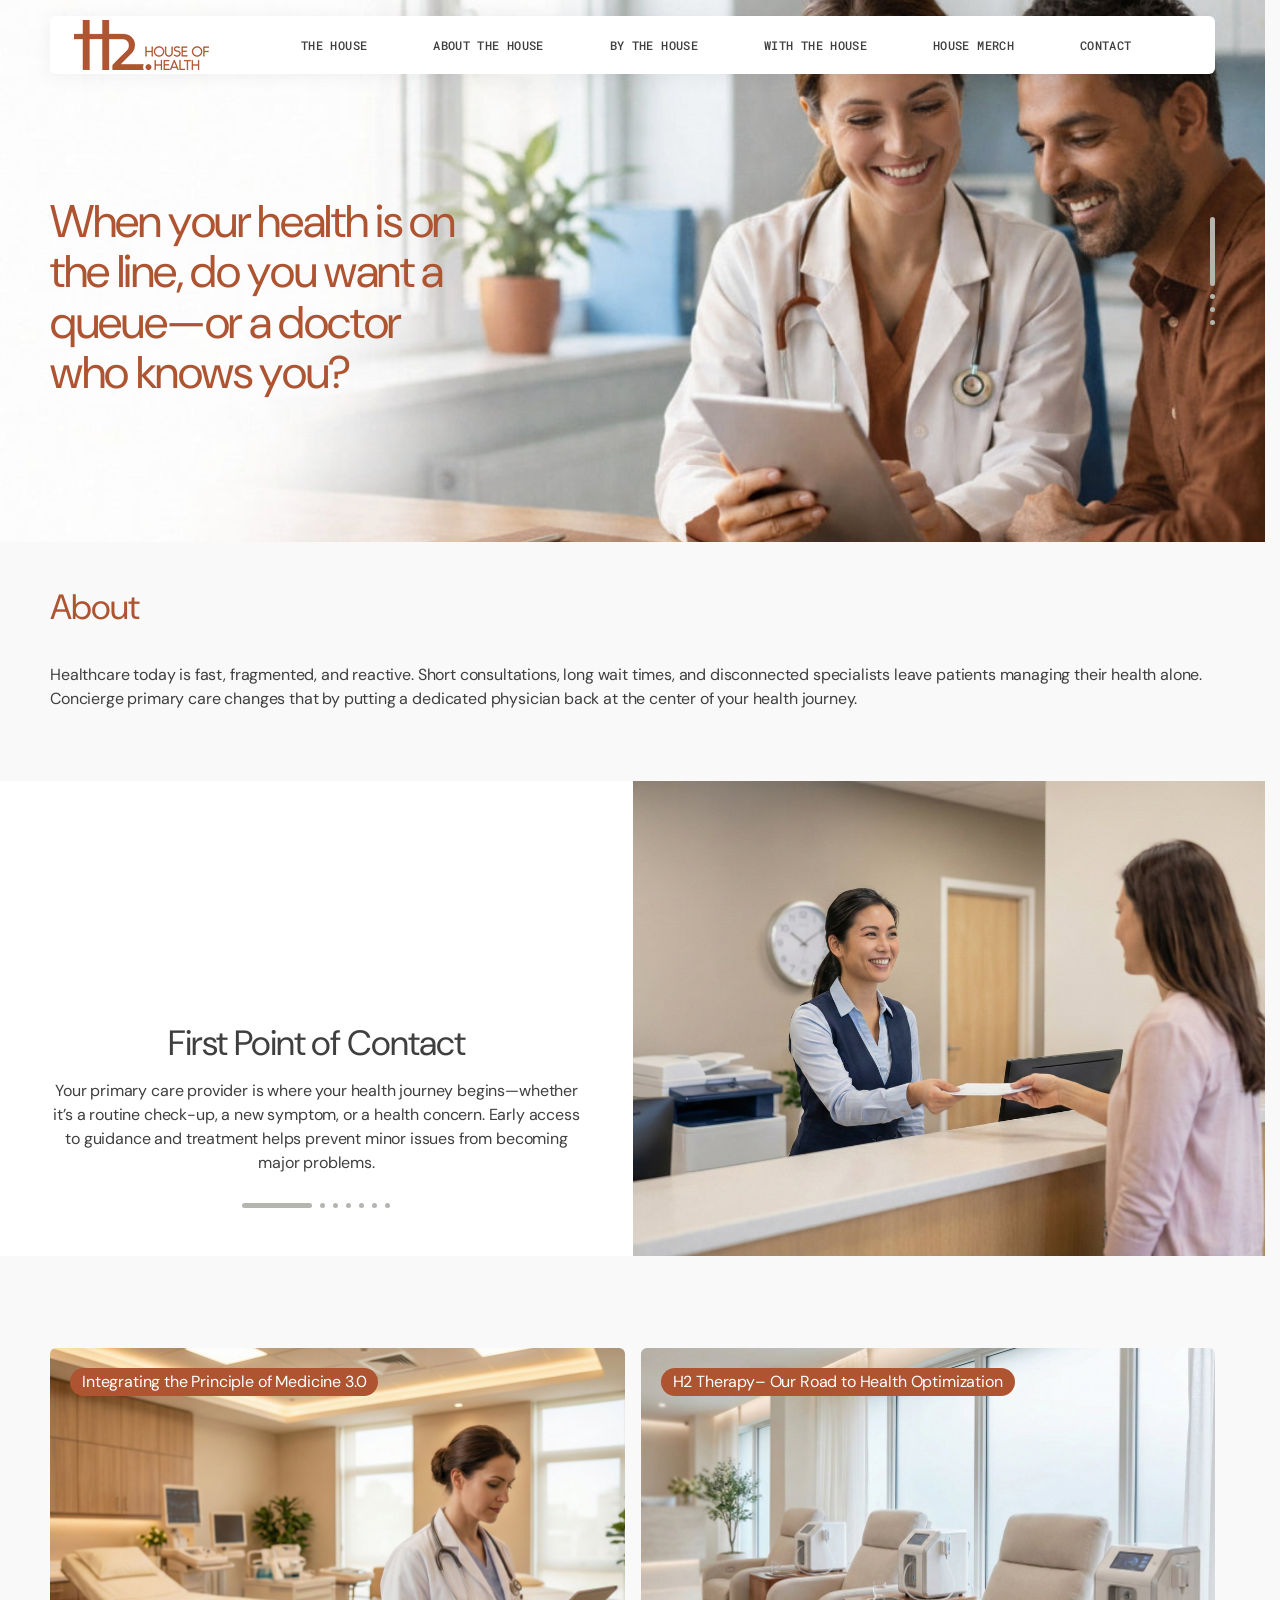
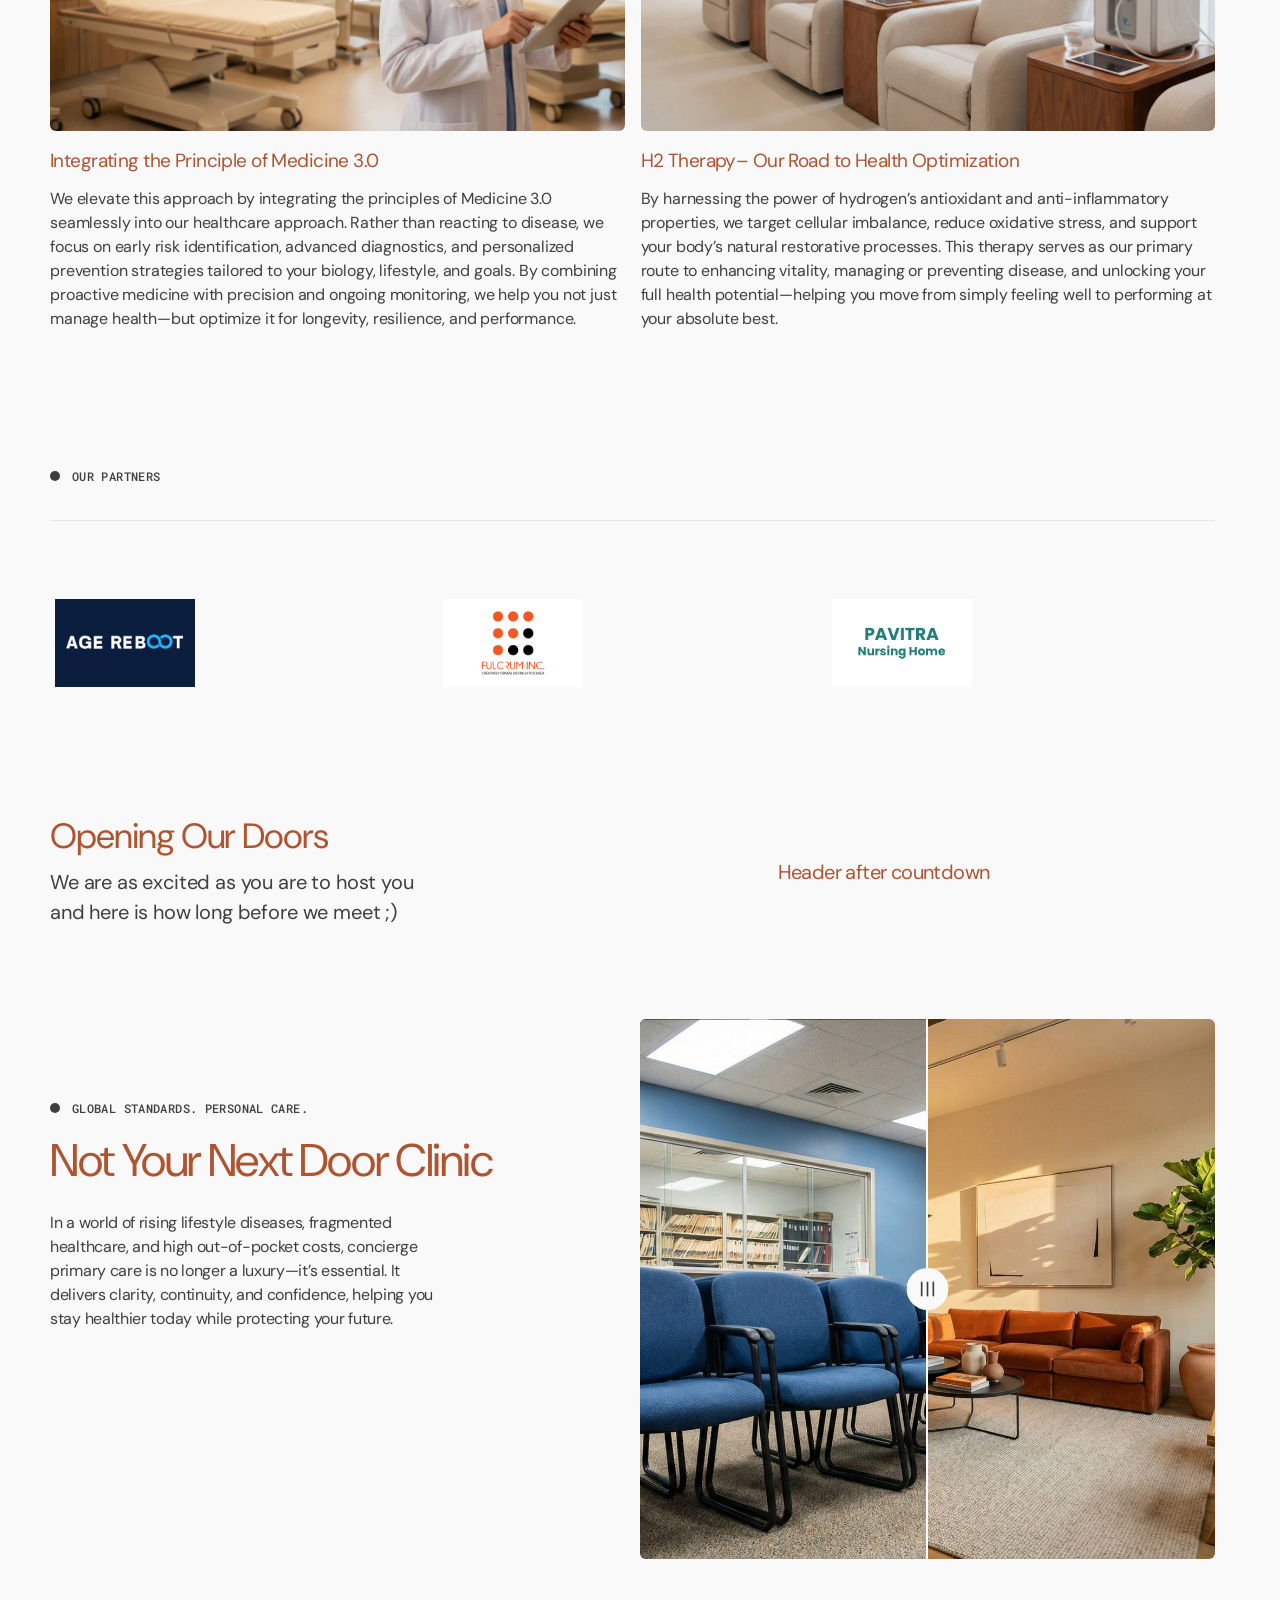
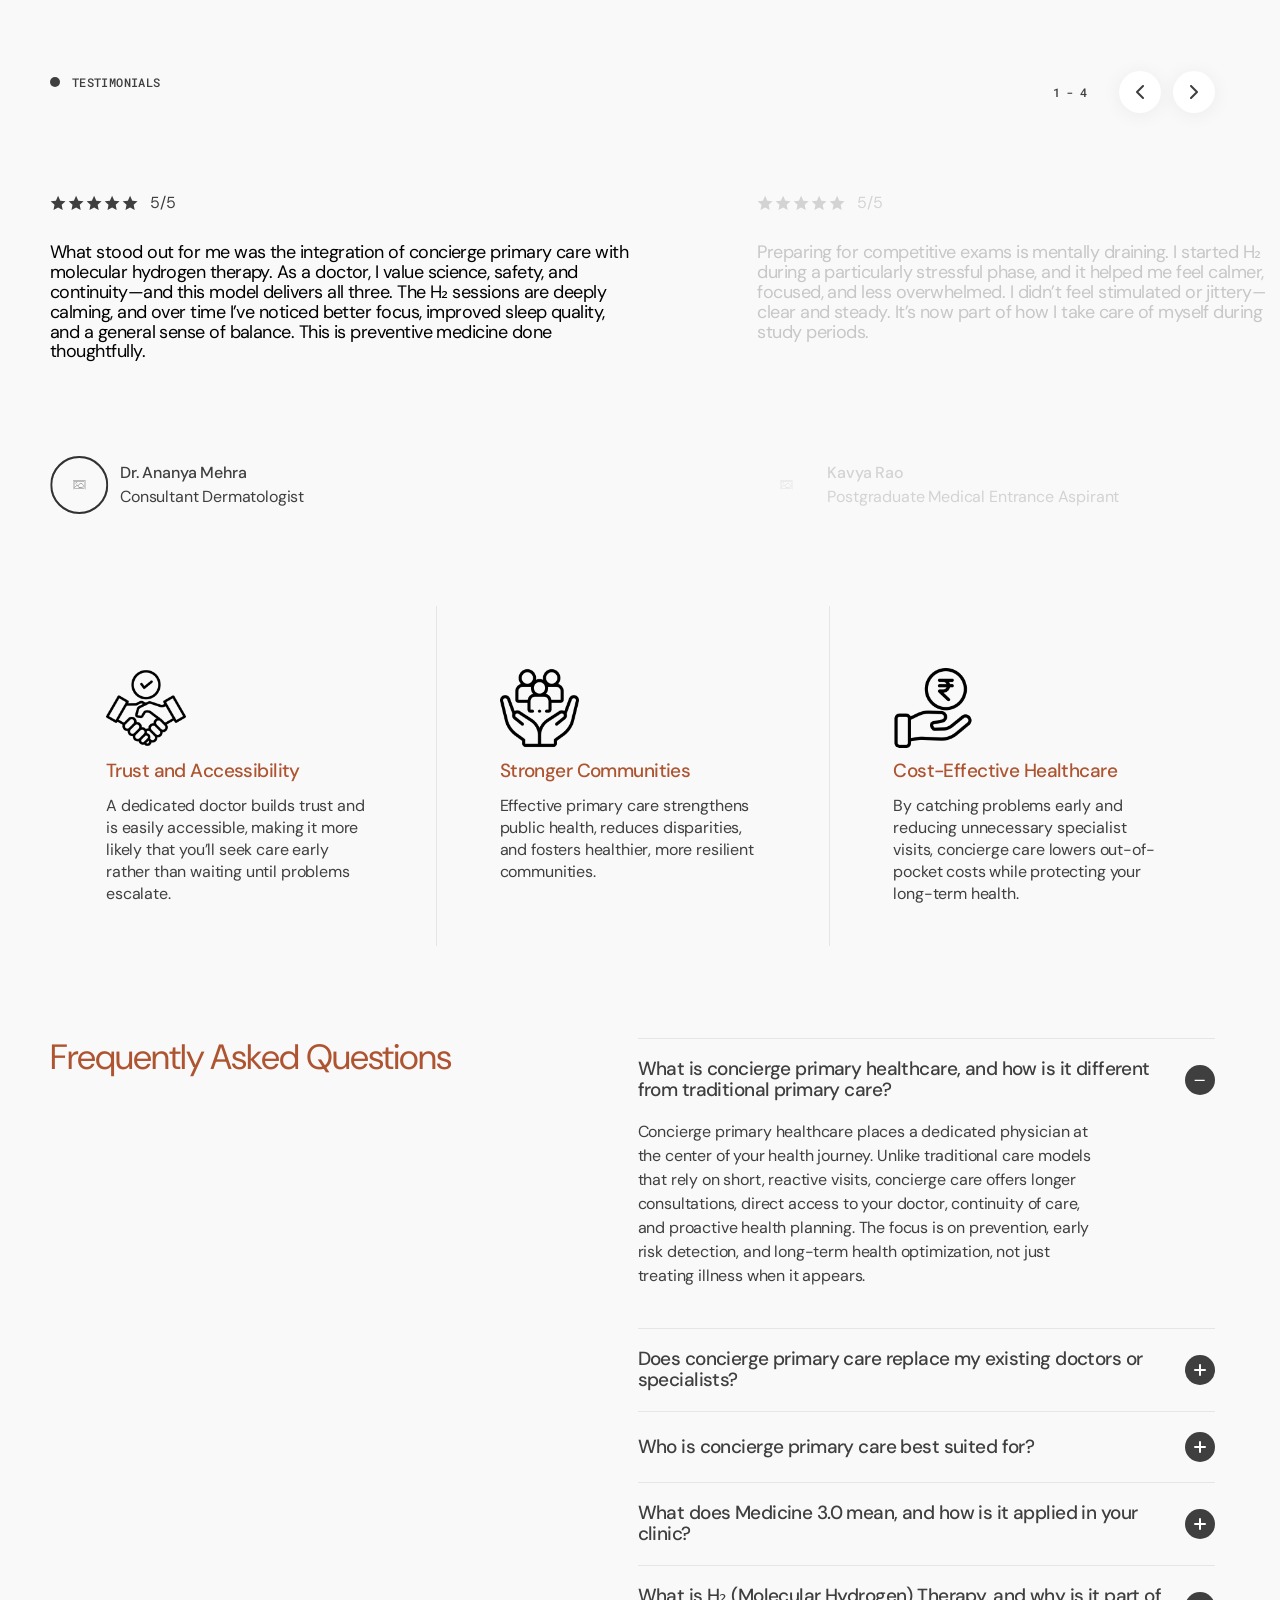
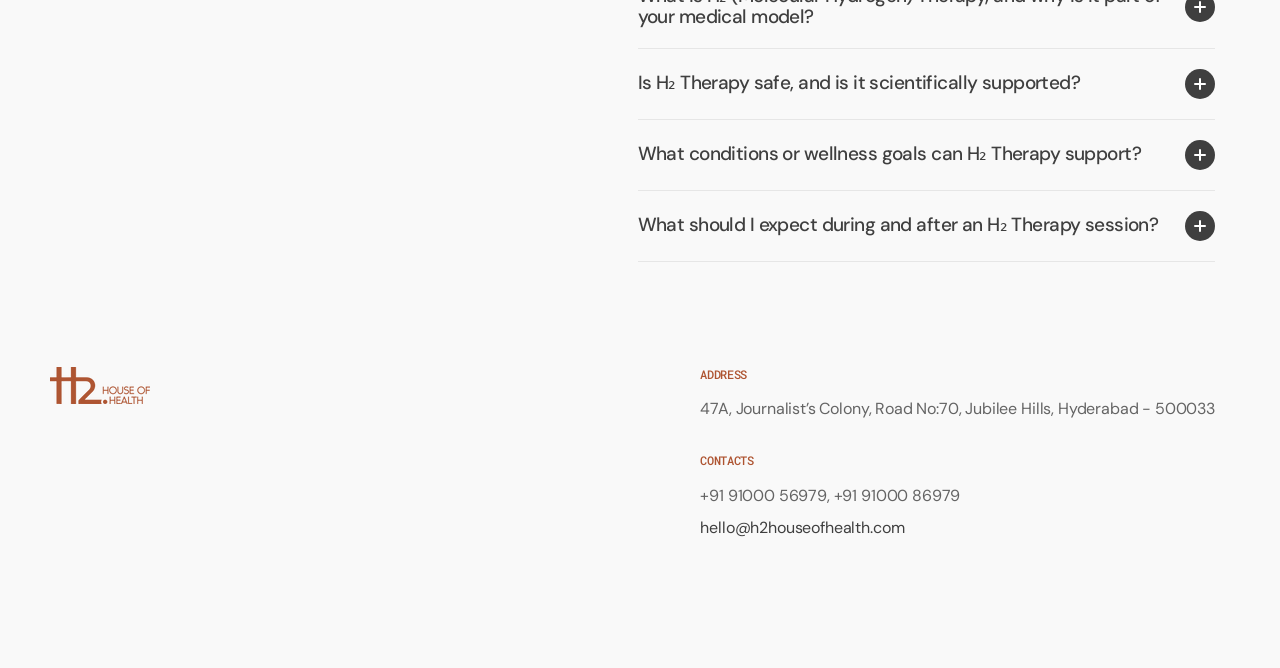
==== index.html @ e829a3bd "Initial static website export" ====
<!doctype html>
<html
	class='no-js'
	data-scheme='light'
	lang='en'
	dir="ltr"
>
<head>
		<meta charset='utf-8'>
		<meta http-equiv='X-UA-Compatible' content='IE=edge'>
		<meta name='viewport' content='width=device-width,initial-scale=1'>
		<meta name='theme-color' content=''>
		<link rel='canonical' href='index.html'><link
				rel='icon'
				type='image/png'
				href='cdn/shop/files/H2d33a.png?crop=center&amp;height=32&amp;v=1767874801&amp;width=32'
			><title>House of Health</title>

		

		

<meta property="og:site_name" content="House of Health">
<meta property="og:url" content="index.html">
<meta property="og:title" content="House of Health">
<meta property="og:type" content="website">
<meta property="og:description" content="House of Health"><meta name="twitter:card" content="summary_large_image">
<meta name="twitter:title" content="House of Health">
<meta name="twitter:description" content="House of Health">


		<script src='cdn/shop/t/2/assets/constants5310.js?v=57430444635880596041767860006' defer='defer'></script>
		<script src='cdn/shop/t/2/assets/pubsubb4f1.js?v=2921868252632587581767860006' defer='defer'></script>
		<script src='cdn/shop/t/2/assets/global8c0a.js?v=69555043828941998821767860006' defer='defer'></script>

		<script>
			function calculateScrollbarWidth() {
				const scrollbarWidth =
					window.innerWidth - document.documentElement.clientWidth
				document.documentElement.style.setProperty(
					'--scrollbar-width',
					scrollbarWidth + 'px'
				)
			}

			function calculateVh() {
				let vh = window.innerHeight * 0.01
				document.documentElement.style.setProperty('--vh', `${vh}px`)
			}

			window.addEventListener('load', calculateScrollbarWidth)
			window.addEventListener('resize', calculateScrollbarWidth)

			window.addEventListener('load', calculateVh)
			window.addEventListener('resize', calculateVh)
		</script>
<style data-theme-style>
			@font-face {
  font-family: "DM Sans";
  font-weight: 400;
  font-style: normal;
  font-display: swap;
  src: url("cdn/fonts/dm_sans/dmsans_n4.ec80bd4dd7e1a334c969c265873491ae56018d72.woff2") format("woff2"),
       url("cdn/fonts/dm_sans/dmsans_n4.87bdd914d8a61247b911147ae68e754d695c58a6.woff") format("woff");
}

			@font-face {
  font-family: "DM Sans";
  font-weight: 400;
  font-style: normal;
  font-display: swap;
  src: url("cdn/fonts/dm_sans/dmsans_n4.ec80bd4dd7e1a334c969c265873491ae56018d72.woff2") format("woff2"),
       url("cdn/fonts/dm_sans/dmsans_n4.87bdd914d8a61247b911147ae68e754d695c58a6.woff") format("woff");
}

			Liquid error (layout/theme line 88): font_face can only be used with a font drop
			@font-face {
  font-family: "Roboto Mono";
  font-weight: 500;
  font-style: normal;
  font-display: swap;
  src: url("cdn/fonts/roboto_mono/robotomono_n5.29a963c13062654edff960e0fc0769528bdca7e5.woff2") format("woff2"),
       url("cdn/fonts/roboto_mono/robotomono_n5.ba11b9a58fc32158ddb2acccd36cc62c012f4109.woff") format("woff");
}

			@font-face {
  font-family: "Roboto Mono";
  font-weight: 500;
  font-style: normal;
  font-display: swap;
  src: url("cdn/fonts/roboto_mono/robotomono_n5.29a963c13062654edff960e0fc0769528bdca7e5.woff2") format("woff2"),
       url("cdn/fonts/roboto_mono/robotomono_n5.ba11b9a58fc32158ddb2acccd36cc62c012f4109.woff") format("woff");
}

			@font-face {
  font-family: "DM Sans";
  font-weight: 500;
  font-style: normal;
  font-display: swap;
  src: url("cdn/fonts/dm_sans/dmsans_n5.8a0f1984c77eb7186ceb87c4da2173ff65eb012e.woff2") format("woff2"),
       url("cdn/fonts/dm_sans/dmsans_n5.9ad2e755a89e15b3d6c53259daad5fc9609888e6.woff") format("woff");
}

			@font-face {
  font-family: "DM Sans";
  font-weight: 400;
  font-style: normal;
  font-display: swap;
  src: url("cdn/fonts/dm_sans/dmsans_n4.ec80bd4dd7e1a334c969c265873491ae56018d72.woff2") format("woff2"),
       url("cdn/fonts/dm_sans/dmsans_n4.87bdd914d8a61247b911147ae68e754d695c58a6.woff") format("woff");
}

			@font-face {
  font-family: "Roboto Mono";
  font-weight: 500;
  font-style: normal;
  font-display: swap;
  src: url("cdn/fonts/roboto_mono/robotomono_n5.29a963c13062654edff960e0fc0769528bdca7e5.woff2") format("woff2"),
       url("cdn/fonts/roboto_mono/robotomono_n5.ba11b9a58fc32158ddb2acccd36cc62c012f4109.woff") format("woff");
}

			@font-face {
  font-family: "DM Sans";
  font-weight: 400;
  font-style: normal;
  font-display: swap;
  src: url("cdn/fonts/dm_sans/dmsans_n4.ec80bd4dd7e1a334c969c265873491ae56018d72.woff2") format("woff2"),
       url("cdn/fonts/dm_sans/dmsans_n4.87bdd914d8a61247b911147ae68e754d695c58a6.woff") format("woff");
}

			@font-face {
  font-family: "DM Sans";
  font-weight: 400;
  font-style: normal;
  font-display: swap;
  src: url("cdn/fonts/dm_sans/dmsans_n4.ec80bd4dd7e1a334c969c265873491ae56018d72.woff2") format("woff2"),
       url("cdn/fonts/dm_sans/dmsans_n4.87bdd914d8a61247b911147ae68e754d695c58a6.woff") format("woff");
}

			@font-face {
  font-family: "DM Sans";
  font-weight: 400;
  font-style: normal;
  font-display: swap;
  src: url("cdn/fonts/dm_sans/dmsans_n4.ec80bd4dd7e1a334c969c265873491ae56018d72.woff2") format("woff2"),
       url("cdn/fonts/dm_sans/dmsans_n4.87bdd914d8a61247b911147ae68e754d695c58a6.woff") format("woff");
}

			@font-face {
  font-family: "DM Sans";
  font-weight: 300;
  font-style: normal;
  font-display: swap;
  src: url("cdn/fonts/dm_sans/dmsans_n3.d218434bb518134511e5205d90c23cfb8a1b261b.woff2") format("woff2"),
       url("cdn/fonts/dm_sans/dmsans_n3.0c324a11de656e0e3f656188ad5de9ff34f70c04.woff") format("woff");
}

			@font-face {
  font-family: "DM Sans";
  font-weight: 400;
  font-style: normal;
  font-display: swap;
  src: url("cdn/fonts/dm_sans/dmsans_n4.ec80bd4dd7e1a334c969c265873491ae56018d72.woff2") format("woff2"),
       url("cdn/fonts/dm_sans/dmsans_n4.87bdd914d8a61247b911147ae68e754d695c58a6.woff") format("woff");
}

			@font-face {
  font-family: "DM Sans";
  font-weight: 500;
  font-style: normal;
  font-display: swap;
  src: url("cdn/fonts/dm_sans/dmsans_n5.8a0f1984c77eb7186ceb87c4da2173ff65eb012e.woff2") format("woff2"),
       url("cdn/fonts/dm_sans/dmsans_n5.9ad2e755a89e15b3d6c53259daad5fc9609888e6.woff") format("woff");
}

			@font-face {
  font-family: "DM Sans";
  font-weight: 700;
  font-style: normal;
  font-display: swap;
  src: url("cdn/fonts/dm_sans/dmsans_n7.97e21d81502002291ea1de8aefb79170c6946ce5.woff2") format("woff2"),
       url("cdn/fonts/dm_sans/dmsans_n7.af5c214f5116410ca1d53a2090665620e78e2e1b.woff") format("woff");
}

			@font-face {
  font-family: "DM Sans";
  font-weight: 400;
  font-style: italic;
  font-display: swap;
  src: url("cdn/fonts/dm_sans/dmsans_i4.b8fe05e69ee95d5a53155c346957d8cbf5081c1a.woff2") format("woff2"),
       url("cdn/fonts/dm_sans/dmsans_i4.403fe28ee2ea63e142575c0aa47684d65f8c23a0.woff") format("woff");
}

			@font-face {
  font-family: "DM Sans";
  font-weight: 400;
  font-style: normal;
  font-display: swap;
  src: url("cdn/fonts/dm_sans/dmsans_n4.ec80bd4dd7e1a334c969c265873491ae56018d72.woff2") format("woff2"),
       url("cdn/fonts/dm_sans/dmsans_n4.87bdd914d8a61247b911147ae68e754d695c58a6.woff") format("woff");
}

			@font-face {
  font-family: "DM Sans";
  font-weight: 500;
  font-style: normal;
  font-display: swap;
  src: url("cdn/fonts/dm_sans/dmsans_n5.8a0f1984c77eb7186ceb87c4da2173ff65eb012e.woff2") format("woff2"),
       url("cdn/fonts/dm_sans/dmsans_n5.9ad2e755a89e15b3d6c53259daad5fc9609888e6.woff") format("woff");
}

			
			
			@font-face {
  font-family: "DM Sans";
  font-weight: 400;
  font-style: italic;
  font-display: swap;
  src: url("cdn/fonts/dm_sans/dmsans_i4.b8fe05e69ee95d5a53155c346957d8cbf5081c1a.woff2") format("woff2"),
       url("cdn/fonts/dm_sans/dmsans_i4.403fe28ee2ea63e142575c0aa47684d65f8c23a0.woff") format("woff");
}

			@font-face {
  font-family: "DM Sans";
  font-weight: 700;
  font-style: italic;
  font-display: swap;
  src: url("cdn/fonts/dm_sans/dmsans_i7.52b57f7d7342eb7255084623d98ab83fd96e7f9b.woff2") format("woff2"),
       url("cdn/fonts/dm_sans/dmsans_i7.d5e14ef18a1d4a8ce78a4187580b4eb1759c2eda.woff") format("woff");
}


			
			  :root,
			  [data-scheme=light] .color-background-1 {
			    --color-background: 249,249,249;
			    --color-background-secondary: 255,255,255;
			    --color-background-tertiary: 239,239,234;
			    
			      --gradient-background: #f9f9f9;
			    
			    --color-foreground: 63, 63, 63;
			    --color-foreground-secondary: 63, 63, 63;
			    --color-foreground-tertiary: 175, 175, 175;
			    --color-foreground-title: 174, 84, 49;

			    --color-button-text: 255, 255, 255;
			    --color-button-text-hover: 255, 255, 255;
			    --color-button: 174, 84, 49;
			    --color-button-hover: 174, 84, 49;

					--color-button-secondary-background: 63, 63, 63;
			    --color-button-secondary-background-hover: 39, 39, 36;

			    --color-button-secondary-text: 255, 255, 255;
			    --color-button-secondary-text-hover: 255, 255, 255;

			    --color-button-tertiary-text: 63, 63, 63;
			    --color-button-tertiary-text-hover: 63, 63, 63;

					   --color-button-tertiary-background: 241, 241, 241;
			    --color-button-tertiary-background-hover: 238, 238, 238;

					   --color-button-tertiary-border: , , ;
			    --color-button-tertiary-border-hover: , , ;

					--color-card-price-new: 63, 63, 63;
			       --color-card-price-old: 153, 153, 153;

					--colors_marker_background: 255, 255, 255;
					--color-accent: 63, 63, 63;
			    --color-overlay: 255, 255, 255;
			    --color-border-input: 241, 241, 241;
			    --color-border-input-hover: 241, 241, 241;
			    --color-background-input: 241, 241, 241;
			    --color-background-input-hover: 241, 241, 241;
			    --color-border: 230, 230, 230;
			    --color-badge-background: 66, 119, 253;
			    --color-badge-text: 255, 255, 255;
			  }
			  @media (prefers-color-scheme: light) {
			    :root,
			    [data-scheme=auto] .color-background-1 {
			      --color-background: 249,249,249;
			      --color-background-secondary: 255,255,255;
			      --color-background-tertiary: 239,239,234;
			      
			        --gradient-background: #f9f9f9;
			      
			      --color-foreground: 63, 63, 63;
			      --color-foreground-secondary: 63, 63, 63;
			      --color-foreground-tertiary: 175, 175, 175;
			      --color-foreground-title: 174, 84, 49;

			      --color-button-text: 255, 255, 255;
			      --color-button-text-hover: 255, 255, 255;
			      --color-button: 174, 84, 49;
			      --color-button-hover: 174, 84, 49;

			      --color-button-secondary-background: 63, 63, 63;
			    	--color-button-secondary-background-hover: 39, 39, 36;

						--color-button-secondary-text: 255, 255, 255;
			      --color-button-secondary-text-hover: 255, 255, 255;

			      --color-button-tertiary-text: 63, 63, 63;
			      --color-button-tertiary-text-hover: 63, 63, 63;

						--color-button-tertiary-background: 241, 241, 241;
			    	--color-button-tertiary-background-hover: 238, 238, 238;

						--color-button-tertiary-border: , , ;
			    	--color-button-tertiary-border-hover: , , ;

						--color-card-price-new: 63, 63, 63;
			       	--color-card-price-old: 153, 153, 153;

						--colors_marker_background: 255, 255, 255;
						--color-accent: 63, 63, 63;
			      --color-overlay: 255, 255, 255;
			      --color-border-input: 241, 241, 241;
			      --color-border-input-hover: 241, 241, 241;
			      --color-background-input: 241, 241, 241;
			      --color-background-input-hover: 241, 241, 241;
			      --color-border: 230, 230, 230;
			      --color-badge-background: 66, 119, 253;
			      --color-badge-text: 255, 255, 255;
			    }
			  }
			
			  
			  [data-scheme=light] .color-background-2 {
			    --color-background: 255,255,255;
			    --color-background-secondary: 241,241,241;
			    --color-background-tertiary: 239,239,234;
			    
			      --gradient-background: #ffffff;
			    
			    --color-foreground: 63, 63, 63;
			    --color-foreground-secondary: 109, 109, 109;
			    --color-foreground-tertiary: 109, 109, 109;
			    --color-foreground-title: 63, 63, 63;

			    --color-button-text: 63, 63, 63;
			    --color-button-text-hover: 63, 63, 63;
			    --color-button: 247, 212, 0;
			    --color-button-hover: 238, 210, 40;

					--color-button-secondary-background: 63, 63, 63;
			    --color-button-secondary-background-hover: 63, 63, 63;

			    --color-button-secondary-text: 255, 255, 255;
			    --color-button-secondary-text-hover: 255, 255, 255;

			    --color-button-tertiary-text: 63, 63, 63;
			    --color-button-tertiary-text-hover: 63, 63, 63;

					   --color-button-tertiary-background: 255, 255, 255;
			    --color-button-tertiary-background-hover: 255, 255, 255;

					   --color-button-tertiary-border: , , ;
			    --color-button-tertiary-border-hover: , , ;

					--color-card-price-new: 63, 63, 63;
			       --color-card-price-old: 153, 153, 153;

					--colors_marker_background: 255, 255, 255;
					--color-accent: 63, 63, 63;
			    --color-overlay: 245, 240, 237;
			    --color-border-input: 241, 241, 241;
			    --color-border-input-hover: 241, 241, 241;
			    --color-background-input: 255, 255, 255;
			    --color-background-input-hover: 255, 255, 255;
			    --color-border: 223, 223, 223;
			    --color-badge-background: 255, 255, 255;
			    --color-badge-text: 19, 19, 19;
			  }
			  @media (prefers-color-scheme: light) {
			    
			    [data-scheme=auto] .color-background-2 {
			      --color-background: 255,255,255;
			      --color-background-secondary: 241,241,241;
			      --color-background-tertiary: 239,239,234;
			      
			        --gradient-background: #ffffff;
			      
			      --color-foreground: 63, 63, 63;
			      --color-foreground-secondary: 109, 109, 109;
			      --color-foreground-tertiary: 109, 109, 109;
			      --color-foreground-title: 63, 63, 63;

			      --color-button-text: 63, 63, 63;
			      --color-button-text-hover: 63, 63, 63;
			      --color-button: 247, 212, 0;
			      --color-button-hover: 238, 210, 40;

			      --color-button-secondary-background: 63, 63, 63;
			    	--color-button-secondary-background-hover: 63, 63, 63;

						--color-button-secondary-text: 255, 255, 255;
			      --color-button-secondary-text-hover: 255, 255, 255;

			      --color-button-tertiary-text: 63, 63, 63;
			      --color-button-tertiary-text-hover: 63, 63, 63;

						--color-button-tertiary-background: 255, 255, 255;
			    	--color-button-tertiary-background-hover: 255, 255, 255;

						--color-button-tertiary-border: , , ;
			    	--color-button-tertiary-border-hover: , , ;

						--color-card-price-new: 63, 63, 63;
			       	--color-card-price-old: 153, 153, 153;

						--colors_marker_background: 255, 255, 255;
						--color-accent: 63, 63, 63;
			      --color-overlay: 245, 240, 237;
			      --color-border-input: 241, 241, 241;
			      --color-border-input-hover: 241, 241, 241;
			      --color-background-input: 255, 255, 255;
			      --color-background-input-hover: 255, 255, 255;
			      --color-border: 223, 223, 223;
			      --color-badge-background: 255, 255, 255;
			      --color-badge-text: 19, 19, 19;
			    }
			  }
			
			  
			  [data-scheme=light] .color-background-3 {
			    --color-background: 63,63,63;
			    --color-background-secondary: 83,85,81;
			    --color-background-tertiary: 51,51,51;
			    
			      --gradient-background: #3f3f3f;
			    
			    --color-foreground: 255, 255, 255;
			    --color-foreground-secondary: 249, 249, 249;
			    --color-foreground-tertiary: 255, 255, 255;
			    --color-foreground-title: 255, 255, 255;

			    --color-button-text: 63, 63, 63;
			    --color-button-text-hover: 63, 63, 63;
			    --color-button: 247, 212, 0;
			    --color-button-hover: 238, 210, 40;

					--color-button-secondary-background: 63, 63, 63;
			    --color-button-secondary-background-hover: 63, 63, 63;

			    --color-button-secondary-text: 255, 255, 255;
			    --color-button-secondary-text-hover: 255, 255, 255;

			    --color-button-tertiary-text: 249, 249, 249;
			    --color-button-tertiary-text-hover: 249, 249, 249;

					   --color-button-tertiary-background: 63, 63, 63;
			    --color-button-tertiary-background-hover: 119, 119, 119;

					   --color-button-tertiary-border: , , ;
			    --color-button-tertiary-border-hover: , , ;

					--color-card-price-new: 63, 63, 63;
			       --color-card-price-old: 153, 153, 153;

					--colors_marker_background: 255, 255, 255;
					--color-accent: 63, 63, 63;
			    --color-overlay: 19, 19, 19;
			    --color-border-input: 241, 241, 241;
			    --color-border-input-hover: 241, 241, 241;
			    --color-background-input: 63, 63, 63;
			    --color-background-input-hover: 63, 63, 63;
			    --color-border: 62, 62, 62;
			    --color-badge-background: 255, 255, 255;
			    --color-badge-text: 19, 19, 19;
			  }
			  @media (prefers-color-scheme: light) {
			    
			    [data-scheme=auto] .color-background-3 {
			      --color-background: 63,63,63;
			      --color-background-secondary: 83,85,81;
			      --color-background-tertiary: 51,51,51;
			      
			        --gradient-background: #3f3f3f;
			      
			      --color-foreground: 255, 255, 255;
			      --color-foreground-secondary: 249, 249, 249;
			      --color-foreground-tertiary: 255, 255, 255;
			      --color-foreground-title: 255, 255, 255;

			      --color-button-text: 63, 63, 63;
			      --color-button-text-hover: 63, 63, 63;
			      --color-button: 247, 212, 0;
			      --color-button-hover: 238, 210, 40;

			      --color-button-secondary-background: 63, 63, 63;
			    	--color-button-secondary-background-hover: 63, 63, 63;

						--color-button-secondary-text: 255, 255, 255;
			      --color-button-secondary-text-hover: 255, 255, 255;

			      --color-button-tertiary-text: 249, 249, 249;
			      --color-button-tertiary-text-hover: 249, 249, 249;

						--color-button-tertiary-background: 63, 63, 63;
			    	--color-button-tertiary-background-hover: 119, 119, 119;

						--color-button-tertiary-border: , , ;
			    	--color-button-tertiary-border-hover: , , ;

						--color-card-price-new: 63, 63, 63;
			       	--color-card-price-old: 153, 153, 153;

						--colors_marker_background: 255, 255, 255;
						--color-accent: 63, 63, 63;
			      --color-overlay: 19, 19, 19;
			      --color-border-input: 241, 241, 241;
			      --color-border-input-hover: 241, 241, 241;
			      --color-background-input: 63, 63, 63;
			      --color-background-input-hover: 63, 63, 63;
			      --color-border: 62, 62, 62;
			      --color-badge-background: 255, 255, 255;
			      --color-badge-text: 19, 19, 19;
			    }
			  }
			
			  
			  [data-scheme=light] .color-background-4 {
			    --color-background: 174,84,49;
			    --color-background-secondary: 255,251,229;
			    --color-background-tertiary: 239,239,234;
			    
			      --gradient-background: #ae5431;
			    
			    --color-foreground: 63, 63, 63;
			    --color-foreground-secondary: 119, 119, 119;
			    --color-foreground-tertiary: 175, 175, 175;
			    --color-foreground-title: 63, 63, 63;

			    --color-button-text: 249, 249, 249;
			    --color-button-text-hover: 249, 249, 249;
			    --color-button: 39, 39, 36;
			    --color-button-hover: 39, 39, 36;

					--color-button-secondary-background: 63, 63, 63;
			    --color-button-secondary-background-hover: 71, 71, 69;

			    --color-button-secondary-text: 255, 255, 255;
			    --color-button-secondary-text-hover: 255, 255, 255;

			    --color-button-tertiary-text: 63, 63, 63;
			    --color-button-tertiary-text-hover: 63, 63, 63;

					   --color-button-tertiary-background: 255, 255, 255;
			    --color-button-tertiary-background-hover: 255, 255, 255;

					   --color-button-tertiary-border: , , ;
			    --color-button-tertiary-border-hover: , , ;

					--color-card-price-new: 63, 63, 63;
			       --color-card-price-old: 153, 153, 153;

					--colors_marker_background: 255, 255, 255;
					--color-accent: 241, 229, 155;
			    --color-overlay: 255, 255, 255;
			    --color-border-input: 241, 241, 241;
			    --color-border-input-hover: 241, 241, 241;
			    --color-background-input: 241, 241, 241;
			    --color-background-input-hover: 241, 241, 241;
			    --color-border: 230, 230, 230;
			    --color-badge-background: 66, 119, 253;
			    --color-badge-text: 255, 255, 255;
			  }
			  @media (prefers-color-scheme: light) {
			    
			    [data-scheme=auto] .color-background-4 {
			      --color-background: 174,84,49;
			      --color-background-secondary: 255,251,229;
			      --color-background-tertiary: 239,239,234;
			      
			        --gradient-background: #ae5431;
			      
			      --color-foreground: 63, 63, 63;
			      --color-foreground-secondary: 119, 119, 119;
			      --color-foreground-tertiary: 175, 175, 175;
			      --color-foreground-title: 63, 63, 63;

			      --color-button-text: 249, 249, 249;
			      --color-button-text-hover: 249, 249, 249;
			      --color-button: 39, 39, 36;
			      --color-button-hover: 39, 39, 36;

			      --color-button-secondary-background: 63, 63, 63;
			    	--color-button-secondary-background-hover: 71, 71, 69;

						--color-button-secondary-text: 255, 255, 255;
			      --color-button-secondary-text-hover: 255, 255, 255;

			      --color-button-tertiary-text: 63, 63, 63;
			      --color-button-tertiary-text-hover: 63, 63, 63;

						--color-button-tertiary-background: 255, 255, 255;
			    	--color-button-tertiary-background-hover: 255, 255, 255;

						--color-button-tertiary-border: , , ;
			    	--color-button-tertiary-border-hover: , , ;

						--color-card-price-new: 63, 63, 63;
			       	--color-card-price-old: 153, 153, 153;

						--colors_marker_background: 255, 255, 255;
						--color-accent: 241, 229, 155;
			      --color-overlay: 255, 255, 255;
			      --color-border-input: 241, 241, 241;
			      --color-border-input-hover: 241, 241, 241;
			      --color-background-input: 241, 241, 241;
			      --color-background-input-hover: 241, 241, 241;
			      --color-border: 230, 230, 230;
			      --color-badge-background: 66, 119, 253;
			      --color-badge-text: 255, 255, 255;
			    }
			  }
			
			  
			  [data-scheme=light] .color-background-5 {
			    --color-background: 255,255,255;
			    --color-background-secondary: 243,244,241;
			    --color-background-tertiary: 243,244,241;
			    
			      --gradient-background: #ffffff;
			    
			    --color-foreground: 116, 116, 115;
			    --color-foreground-secondary: 119, 119, 119;
			    --color-foreground-tertiary: 175, 175, 175;
			    --color-foreground-title: 116, 116, 115;

			    --color-button-text: 235, 235, 235;
			    --color-button-text-hover: 235, 235, 235;
			    --color-button: 39, 39, 36;
			    --color-button-hover: 0, 0, 0;

					--color-button-secondary-background: 39, 39, 36;
			    --color-button-secondary-background-hover: 0, 0, 0;

			    --color-button-secondary-text: 235, 235, 235;
			    --color-button-secondary-text-hover: 235, 235, 235;

			    --color-button-tertiary-text: 63, 63, 63;
			    --color-button-tertiary-text-hover: 63, 63, 63;

					   --color-button-tertiary-background: 255, 255, 255;
			    --color-button-tertiary-background-hover: 249, 249, 249;

					   --color-button-tertiary-border: , , ;
			    --color-button-tertiary-border-hover: , , ;

					--color-card-price-new: 39, 39, 36;
			       --color-card-price-old: 119, 119, 119;

					--colors_marker_background: 255, 255, 255;
					--color-accent: 237, 91, 67;
			    --color-overlay: 243, 244, 241;
			    --color-border-input: 243, 244, 241;
			    --color-border-input-hover: 243, 244, 241;
			    --color-background-input: 243, 244, 241;
			    --color-background-input-hover: 243, 244, 241;
			    --color-border: 236, 236, 236;
			    --color-badge-background: 237, 91, 67;
			    --color-badge-text: 255, 255, 255;
			  }
			  @media (prefers-color-scheme: light) {
			    
			    [data-scheme=auto] .color-background-5 {
			      --color-background: 255,255,255;
			      --color-background-secondary: 243,244,241;
			      --color-background-tertiary: 243,244,241;
			      
			        --gradient-background: #ffffff;
			      
			      --color-foreground: 116, 116, 115;
			      --color-foreground-secondary: 119, 119, 119;
			      --color-foreground-tertiary: 175, 175, 175;
			      --color-foreground-title: 116, 116, 115;

			      --color-button-text: 235, 235, 235;
			      --color-button-text-hover: 235, 235, 235;
			      --color-button: 39, 39, 36;
			      --color-button-hover: 0, 0, 0;

			      --color-button-secondary-background: 39, 39, 36;
			    	--color-button-secondary-background-hover: 0, 0, 0;

						--color-button-secondary-text: 235, 235, 235;
			      --color-button-secondary-text-hover: 235, 235, 235;

			      --color-button-tertiary-text: 63, 63, 63;
			      --color-button-tertiary-text-hover: 63, 63, 63;

						--color-button-tertiary-background: 255, 255, 255;
			    	--color-button-tertiary-background-hover: 249, 249, 249;

						--color-button-tertiary-border: , , ;
			    	--color-button-tertiary-border-hover: , , ;

						--color-card-price-new: 39, 39, 36;
			       	--color-card-price-old: 119, 119, 119;

						--colors_marker_background: 255, 255, 255;
						--color-accent: 237, 91, 67;
			      --color-overlay: 243, 244, 241;
			      --color-border-input: 243, 244, 241;
			      --color-border-input-hover: 243, 244, 241;
			      --color-background-input: 243, 244, 241;
			      --color-background-input-hover: 243, 244, 241;
			      --color-border: 236, 236, 236;
			      --color-badge-background: 237, 91, 67;
			      --color-badge-text: 255, 255, 255;
			    }
			  }
			

			body, .color-background-1, .color-background-2, .color-background-3, .color-background-4, .color-background-5 {
			  color: rgba(var(--color-foreground));
			  background-color: rgb(var(--color-background));
			}

			:root {
			  --announcement-height: 0px;
			  --header-height: 0px;
			  --breadcrumbs-height: 0px;
			  --scrollbar-width: 0px;
			  --vh: 1vh;

			  --spaced-section: 5rem;

			  --font-body-family: "DM Sans", sans-serif;
			  --font-body-style: normal;
			  --font-body-weight: 400;

			  --font-body-scale: 1.6;
			  --font-body-line-height: 1.5;
			  --font-body-letter-spacing: -0.1em;

			  --font-heading-family: "DM Sans", sans-serif;
			  --font-heading-style: normal;
			  --font-heading-weight: 400;
			  --font-heading-letter-spacing: -0.3em;
			  --font-heading-line-height: 1.1;
			  --font-heading-text-transform: none;

			  --font-subtitle-family: "Roboto Mono", monospace;
			  --font-subtitle-style: normal;
			  --font-subtitle-weight: 500;
			  --font-subtitle-text-transform: uppercase;
			  --font-subtitle-scale: 1.24;

			  --font-heading-h1-scale: 1.27;
			  --font-heading-h2-scale: 1.17;
			  --font-heading-h3-scale: 1.0;
			  --font-heading-h4-scale: 1.0;
			  --font-heading-h5-scale: 1.0;
				--font-heading-h6-scale: 1.0;

			  --font-heading-card-family: "DM Sans", sans-serif;
			  --font-heading-card-style: normal;
			  --font-heading-card-weight: 500;
			  --font-text-card-family: "DM Sans", sans-serif;
			  --font-text-card-style: normal;
			  --font-text-card-weight: 400;

			  --font-heading-card-scale: 2.0;
			  --font-text-card-scale: 1.4;

			  --font-button-family: "Roboto Mono", monospace;
			  --font-button-style: normal;
			  --font-button-weight: 500;
			  --font-button-text-transform: uppercase;

			  --font-button-letter-spacing: 0.03em;
			  --font-subtitle-letter-spacing: 0.3em;
			  --font-badge-letter-spacing: -0.02em;
			  --font-menu-letter-spacing: 0.03em;
			  --font-big-menu-letter-spacing: -0.04em;

			  --font-header-menu-family: "Roboto Mono", monospace;
			  --font-header-menu-style: normal;
			  --font-header-menu-weight: 500;
			  --font-header-menu-text-transform: uppercase;

			  --font-footer-menu-family: "DM Sans", sans-serif;
			  --font-footer-menu-style: normal;
			  --font-footer-menu-weight: 400;
			  --font-footer-link-size: px;
			  --font-footer-bottom-link-size: px;

			  --font-popups-heading-family: "DM Sans", sans-serif;
			  --font-popups-heading-style: normal;
			  --font-popups-heading-weight: 400;
			  --font-popups-text-family: "DM Sans", sans-serif;
			  --font-popups-text-style: normal;
			  --font-popups-text-weight: 400;
			  --font-popup-heading-scale: 1.23;
			  --font-popup-desc-scale: 1.0;
			  --font-popup-text-scale: 1.07;
			  --font-notification-heading-scale: 1.0;
			  --font-notification-text-scale: 1.0;

			  --border-radius-main: 6px;
			  --border-radius-button: 100px;
			  --border-radius-badge: 30px;
			  --payment-terms-background-color: ;
			}

			@media screen and (min-width: 990px) {
			  :root {
			   --spaced-section: 16rem;
			  }
			}

			*,
			*::before,
			*::after {
			box-sizing: inherit;
			}

			html {
			  box-sizing: border-box;
			  font-size: 10px;
			  height: 100%;
			}

			body {
			  position: relative;
			  display: flex;
			  flex-direction: column;
			  min-height: 100%;
			  margin: 0;
			 	font-size: calc(var(--font-body-scale) * 1rem);
			  line-height: var(--font-body-line-height);
			  font-family: var(--font-body-family);
			  font-style: var(--font-body-style);
			  font-weight: var(--font-body-weight);
			  letter-spacing: calc(var(--font-body-letter-spacing) * 0.1);
			  overflow-x: hidden;
			}



			#MainContent {
			  flex-grow: 1;
			}
		</style>

		<style data-theme-style>
  
  [data-scheme=dark] .color-background-1 {
  	--color-background: 31, 31, 31;
  	--color-overlay: 0, 0, 0;
  	--gradient-background: rgb(31, 31, 31);
  	--color-foreground: 229, 229, 229;
  	--color-foreground-secondary: 169, 169, 169;
  	--color-foreground-tertiary: 169, 169, 169;
  	--color-foreground-title: 229, 229, 229;
  	--color-border-input: 53, 53, 53;
  	--color-border-input-hover: 63, 63, 63;
  	--color-background-input: 40, 40, 40;
  	--color-background-input-hover: 10, 10, 10;
  	--color-border: 53, 53, 53;
  	--color-announcement-bar: 0, 0, 0;
  	--color-announcement-bar-background-1: 0, 0, 0;
  	--alpha-link: 0.5;
  	--color-button: 53, 53, 53;
  	--color-button-hover: 33, 33, 33;
  	--color-button-text: 229, 229, 229;
  	--color-button-text-hover: 229, 229, 229;
  	--color-button-secondary-background: 53, 53, 53;
  	--color-button-secondary-background-hover: 63, 63, 63;
  	--color-button-secondary-text: 229, 229, 229;
  	--color-button-secondary-text-hover: 229, 229, 229;
		--color-button-tertiary-background:  229, 229, 229;
		--color-button-tertiary-background-hover: 255, 255, 255;
		--color-button-tertiary-border: 229, 229, 229;
		--color-button-tertiary-border-hover: 53, 53, 53;
  	--color-button-tertiary-text: 63, 63, 63;
  	--color-button-tertiary-text-hover: 63, 63, 63;
		--color-card-price-new: 255, 255, 255;
      --color-card-price-old: 229, 229, 229;
  	--alpha-button-background: 1;
  	--alpha-button-border: 1;
  	--color-placeholder-input: 229, 229, 229;
  	--color-error-background: 0, 0, 0;
  	--color-title-text: 229, 229, 229;
		--color-accent: 229, 229, 229;

		.slideshow-slide__title {
			--color-foreground-title: 174, 84, 49;
		}

		.slideshow-slide__desc {
			--color-foreground: 63, 63, 63;
		}

		.promo-block__overlay_light {
			--color-overlay: 255, 255, 255;
		}

		.promo-block__content_light, .aside-menu__promo-container_image {
			--color-foreground-title: 174, 84, 49;
			--color-foreground: 63, 63, 63;
		}

		.product-grid__content_title, .product-grid__content_wrapper, .product-grid__content_vendor,
		.product-grid__content .price, .product-grid__content .price--on-sale .price-item--regular,
		.product-grid__content_description, .product-grid__content_collection-title {
			--color-foreground-title: 174, 84, 49;
			--color-foreground: 63, 63, 63;
			--color-card-price-new: 63, 63, 63;
			--color-card-price-old: 153, 153, 153;
			--color-foreground-secondary: 63, 63, 63;
		}

		.collection-hero__inner_image, .slideshow-column__text-slider__wrapper_image {
			--color-foreground: 63, 63, 63;
			--color-foreground-title: 174, 84, 49;
		}
  }

  @media (prefers-color-scheme: dark) {
  	[data-scheme=auto] .color-background-1 {
  		--color-background: 31, 31, 31;
  		--gradient-background: rgb(31, 31, 31);
  		--color-overlay: 0, 0, 0;
  		--color-foreground: 229, 229, 229;
  		--color-foreground-secondary: 169, 169, 169;
  		--color-foreground-tertiary: 169, 169, 169;
  		--color-foreground-title: 229, 229, 229;
  		--color-border-input: 53, 53, 53;
  		--color-border-input-hover: 63, 63, 63;
  		--color-background-input: 40, 40, 40;
  		--color-background-input-hover: 10, 10, 10;
  		--color-border: 53, 53, 53;
  		--color-announcement-bar: 0, 0, 0;
  		--color-announcement-bar-background-1: 0, 0, 0;
  		--alpha-link: 0.5;
  		--color-button: 53, 53, 53;
  		--color-button-hover: 33, 33, 33;
  		--color-button-text: 229, 229, 229;
  		--color-button-text-hover: 229, 229, 229;
  		--color-button-secondary-background: 53, 53, 53;
  		--color-button-secondary-background-hover: 63, 63, 63;
  		--color-button-secondary-text: 229, 229, 229;
  		--color-button-secondary-text-hover: 229, 229, 229;
  		--color-button-tertiary-background:  229, 229, 229;
			--color-button-tertiary-background-hover: 255, 255, 255;
			--color-button-tertiary-border: 229, 229, 229;
			--color-button-tertiary-border-hover: 53, 53, 53;
  		--color-button-tertiary-text: 63, 63, 63;
  		--color-button-tertiary-text-hover: 63, 63, 63;
			--color-card-price-new: 255, 255, 255;
      --color-card-price-old: 229, 229, 229;
  		--alpha-button-background: 1;
  		--alpha-button-border: 1;
  		--color-placeholder-input: 229, 229, 229;
  		--color-error-background: 0, 0, 0;
  		--color-title-text: 229, 229, 229;
			--color-accent: 229, 229, 229;

			.slideshow-slide__title {
				--color-foreground-title: 174, 84, 49;
			}

			.slideshow-slide__desc {
				--color-foreground: 63, 63, 63;
			}

			.promo-block__content_light, .aside-menu__promo-container_image {
				--color-foreground-title: 174, 84, 49;
				--color-foreground: 63, 63, 63;
			}

			.product-grid__content_title, .product-grid__content_wrapper, .product-grid__content_vendor,
			.product-grid__content .price, .product-grid__content .price--on-sale .price-item--regular,
			.product-grid__content_description, .product-grid__content_collection-title {
				--color-foreground-title: 174, 84, 49;
				--color-foreground: 63, 63, 63;
				--color-card-price-new: 63, 63, 63;
				--color-card-price-old: 153, 153, 153;
				--color-foreground-secondary: 63, 63, 63;
			}

			.collection-hero__inner_image, .slideshow-column__text-slider__wrapper_image {
				--color-foreground: 63, 63, 63;
				--color-foreground-title: 174, 84, 49;
			}
  	}
  }
  
  [data-scheme=dark] .color-background-2 {
  	--color-background: 31, 31, 31;
  	--color-overlay: 0, 0, 0;
  	--gradient-background: rgb(31, 31, 31);
  	--color-foreground: 229, 229, 229;
  	--color-foreground-secondary: 169, 169, 169;
  	--color-foreground-tertiary: 169, 169, 169;
  	--color-foreground-title: 229, 229, 229;
  	--color-border-input: 53, 53, 53;
  	--color-border-input-hover: 63, 63, 63;
  	--color-background-input: 40, 40, 40;
  	--color-background-input-hover: 10, 10, 10;
  	--color-border: 53, 53, 53;
  	--color-announcement-bar: 0, 0, 0;
  	--color-announcement-bar-background-1: 0, 0, 0;
  	--alpha-link: 0.5;
  	--color-button: 53, 53, 53;
  	--color-button-hover: 33, 33, 33;
  	--color-button-text: 229, 229, 229;
  	--color-button-text-hover: 229, 229, 229;
  	--color-button-secondary-background: 53, 53, 53;
  	--color-button-secondary-background-hover: 63, 63, 63;
  	--color-button-secondary-text: 229, 229, 229;
  	--color-button-secondary-text-hover: 229, 229, 229;
		--color-button-tertiary-background:  229, 229, 229;
		--color-button-tertiary-background-hover: 255, 255, 255;
		--color-button-tertiary-border: 229, 229, 229;
		--color-button-tertiary-border-hover: 53, 53, 53;
  	--color-button-tertiary-text: 63, 63, 63;
  	--color-button-tertiary-text-hover: 63, 63, 63;
		--color-card-price-new: 255, 255, 255;
      --color-card-price-old: 229, 229, 229;
  	--alpha-button-background: 1;
  	--alpha-button-border: 1;
  	--color-placeholder-input: 229, 229, 229;
  	--color-error-background: 0, 0, 0;
  	--color-title-text: 229, 229, 229;
		--color-accent: 229, 229, 229;

		.slideshow-slide__title {
			--color-foreground-title: 63, 63, 63;
		}

		.slideshow-slide__desc {
			--color-foreground: 63, 63, 63;
		}

		.promo-block__overlay_light {
			--color-overlay: 245, 240, 237;
		}

		.promo-block__content_light, .aside-menu__promo-container_image {
			--color-foreground-title: 63, 63, 63;
			--color-foreground: 63, 63, 63;
		}

		.product-grid__content_title, .product-grid__content_wrapper, .product-grid__content_vendor,
		.product-grid__content .price, .product-grid__content .price--on-sale .price-item--regular,
		.product-grid__content_description, .product-grid__content_collection-title {
			--color-foreground-title: 63, 63, 63;
			--color-foreground: 63, 63, 63;
			--color-card-price-new: 63, 63, 63;
			--color-card-price-old: 153, 153, 153;
			--color-foreground-secondary: 109, 109, 109;
		}

		.collection-hero__inner_image, .slideshow-column__text-slider__wrapper_image {
			--color-foreground: 63, 63, 63;
			--color-foreground-title: 63, 63, 63;
		}
  }

  @media (prefers-color-scheme: dark) {
  	[data-scheme=auto] .color-background-2 {
  		--color-background: 31, 31, 31;
  		--gradient-background: rgb(31, 31, 31);
  		--color-overlay: 0, 0, 0;
  		--color-foreground: 229, 229, 229;
  		--color-foreground-secondary: 169, 169, 169;
  		--color-foreground-tertiary: 169, 169, 169;
  		--color-foreground-title: 229, 229, 229;
  		--color-border-input: 53, 53, 53;
  		--color-border-input-hover: 63, 63, 63;
  		--color-background-input: 40, 40, 40;
  		--color-background-input-hover: 10, 10, 10;
  		--color-border: 53, 53, 53;
  		--color-announcement-bar: 0, 0, 0;
  		--color-announcement-bar-background-1: 0, 0, 0;
  		--alpha-link: 0.5;
  		--color-button: 53, 53, 53;
  		--color-button-hover: 33, 33, 33;
  		--color-button-text: 229, 229, 229;
  		--color-button-text-hover: 229, 229, 229;
  		--color-button-secondary-background: 53, 53, 53;
  		--color-button-secondary-background-hover: 63, 63, 63;
  		--color-button-secondary-text: 229, 229, 229;
  		--color-button-secondary-text-hover: 229, 229, 229;
  		--color-button-tertiary-background:  229, 229, 229;
			--color-button-tertiary-background-hover: 255, 255, 255;
			--color-button-tertiary-border: 229, 229, 229;
			--color-button-tertiary-border-hover: 53, 53, 53;
  		--color-button-tertiary-text: 63, 63, 63;
  		--color-button-tertiary-text-hover: 63, 63, 63;
			--color-card-price-new: 255, 255, 255;
      --color-card-price-old: 229, 229, 229;
  		--alpha-button-background: 1;
  		--alpha-button-border: 1;
  		--color-placeholder-input: 229, 229, 229;
  		--color-error-background: 0, 0, 0;
  		--color-title-text: 229, 229, 229;
			--color-accent: 229, 229, 229;

			.slideshow-slide__title {
				--color-foreground-title: 63, 63, 63;
			}

			.slideshow-slide__desc {
				--color-foreground: 63, 63, 63;
			}

			.promo-block__content_light, .aside-menu__promo-container_image {
				--color-foreground-title: 63, 63, 63;
				--color-foreground: 63, 63, 63;
			}

			.product-grid__content_title, .product-grid__content_wrapper, .product-grid__content_vendor,
			.product-grid__content .price, .product-grid__content .price--on-sale .price-item--regular,
			.product-grid__content_description, .product-grid__content_collection-title {
				--color-foreground-title: 63, 63, 63;
				--color-foreground: 63, 63, 63;
				--color-card-price-new: 63, 63, 63;
				--color-card-price-old: 153, 153, 153;
				--color-foreground-secondary: 109, 109, 109;
			}

			.collection-hero__inner_image, .slideshow-column__text-slider__wrapper_image {
				--color-foreground: 63, 63, 63;
				--color-foreground-title: 63, 63, 63;
			}
  	}
  }
  
  [data-scheme=dark] .color-background-3 {
  	--color-background: 31, 31, 31;
  	--color-overlay: 0, 0, 0;
  	--gradient-background: rgb(31, 31, 31);
  	--color-foreground: 229, 229, 229;
  	--color-foreground-secondary: 169, 169, 169;
  	--color-foreground-tertiary: 169, 169, 169;
  	--color-foreground-title: 229, 229, 229;
  	--color-border-input: 53, 53, 53;
  	--color-border-input-hover: 63, 63, 63;
  	--color-background-input: 40, 40, 40;
  	--color-background-input-hover: 10, 10, 10;
  	--color-border: 53, 53, 53;
  	--color-announcement-bar: 0, 0, 0;
  	--color-announcement-bar-background-1: 0, 0, 0;
  	--alpha-link: 0.5;
  	--color-button: 53, 53, 53;
  	--color-button-hover: 33, 33, 33;
  	--color-button-text: 229, 229, 229;
  	--color-button-text-hover: 229, 229, 229;
  	--color-button-secondary-background: 53, 53, 53;
  	--color-button-secondary-background-hover: 63, 63, 63;
  	--color-button-secondary-text: 229, 229, 229;
  	--color-button-secondary-text-hover: 229, 229, 229;
		--color-button-tertiary-background:  229, 229, 229;
		--color-button-tertiary-background-hover: 255, 255, 255;
		--color-button-tertiary-border: 229, 229, 229;
		--color-button-tertiary-border-hover: 53, 53, 53;
  	--color-button-tertiary-text: 63, 63, 63;
  	--color-button-tertiary-text-hover: 63, 63, 63;
		--color-card-price-new: 255, 255, 255;
      --color-card-price-old: 229, 229, 229;
  	--alpha-button-background: 1;
  	--alpha-button-border: 1;
  	--color-placeholder-input: 229, 229, 229;
  	--color-error-background: 0, 0, 0;
  	--color-title-text: 229, 229, 229;
		--color-accent: 229, 229, 229;

		.slideshow-slide__title {
			--color-foreground-title: 255, 255, 255;
		}

		.slideshow-slide__desc {
			--color-foreground: 255, 255, 255;
		}

		.promo-block__overlay_light {
			--color-overlay: 19, 19, 19;
		}

		.promo-block__content_light, .aside-menu__promo-container_image {
			--color-foreground-title: 255, 255, 255;
			--color-foreground: 255, 255, 255;
		}

		.product-grid__content_title, .product-grid__content_wrapper, .product-grid__content_vendor,
		.product-grid__content .price, .product-grid__content .price--on-sale .price-item--regular,
		.product-grid__content_description, .product-grid__content_collection-title {
			--color-foreground-title: 255, 255, 255;
			--color-foreground: 255, 255, 255;
			--color-card-price-new: 63, 63, 63;
			--color-card-price-old: 153, 153, 153;
			--color-foreground-secondary: 249, 249, 249;
		}

		.collection-hero__inner_image, .slideshow-column__text-slider__wrapper_image {
			--color-foreground: 255, 255, 255;
			--color-foreground-title: 255, 255, 255;
		}
  }

  @media (prefers-color-scheme: dark) {
  	[data-scheme=auto] .color-background-3 {
  		--color-background: 31, 31, 31;
  		--gradient-background: rgb(31, 31, 31);
  		--color-overlay: 0, 0, 0;
  		--color-foreground: 229, 229, 229;
  		--color-foreground-secondary: 169, 169, 169;
  		--color-foreground-tertiary: 169, 169, 169;
  		--color-foreground-title: 229, 229, 229;
  		--color-border-input: 53, 53, 53;
  		--color-border-input-hover: 63, 63, 63;
  		--color-background-input: 40, 40, 40;
  		--color-background-input-hover: 10, 10, 10;
  		--color-border: 53, 53, 53;
  		--color-announcement-bar: 0, 0, 0;
  		--color-announcement-bar-background-1: 0, 0, 0;
  		--alpha-link: 0.5;
  		--color-button: 53, 53, 53;
  		--color-button-hover: 33, 33, 33;
  		--color-button-text: 229, 229, 229;
  		--color-button-text-hover: 229, 229, 229;
  		--color-button-secondary-background: 53, 53, 53;
  		--color-button-secondary-background-hover: 63, 63, 63;
  		--color-button-secondary-text: 229, 229, 229;
  		--color-button-secondary-text-hover: 229, 229, 229;
  		--color-button-tertiary-background:  229, 229, 229;
			--color-button-tertiary-background-hover: 255, 255, 255;
			--color-button-tertiary-border: 229, 229, 229;
			--color-button-tertiary-border-hover: 53, 53, 53;
  		--color-button-tertiary-text: 63, 63, 63;
  		--color-button-tertiary-text-hover: 63, 63, 63;
			--color-card-price-new: 255, 255, 255;
      --color-card-price-old: 229, 229, 229;
  		--alpha-button-background: 1;
  		--alpha-button-border: 1;
  		--color-placeholder-input: 229, 229, 229;
  		--color-error-background: 0, 0, 0;
  		--color-title-text: 229, 229, 229;
			--color-accent: 229, 229, 229;

			.slideshow-slide__title {
				--color-foreground-title: 255, 255, 255;
			}

			.slideshow-slide__desc {
				--color-foreground: 255, 255, 255;
			}

			.promo-block__content_light, .aside-menu__promo-container_image {
				--color-foreground-title: 255, 255, 255;
				--color-foreground: 255, 255, 255;
			}

			.product-grid__content_title, .product-grid__content_wrapper, .product-grid__content_vendor,
			.product-grid__content .price, .product-grid__content .price--on-sale .price-item--regular,
			.product-grid__content_description, .product-grid__content_collection-title {
				--color-foreground-title: 255, 255, 255;
				--color-foreground: 255, 255, 255;
				--color-card-price-new: 63, 63, 63;
				--color-card-price-old: 153, 153, 153;
				--color-foreground-secondary: 249, 249, 249;
			}

			.collection-hero__inner_image, .slideshow-column__text-slider__wrapper_image {
				--color-foreground: 255, 255, 255;
				--color-foreground-title: 255, 255, 255;
			}
  	}
  }
  
  [data-scheme=dark] .color-background-4 {
  	--color-background: 31, 31, 31;
  	--color-overlay: 0, 0, 0;
  	--gradient-background: rgb(31, 31, 31);
  	--color-foreground: 229, 229, 229;
  	--color-foreground-secondary: 169, 169, 169;
  	--color-foreground-tertiary: 169, 169, 169;
  	--color-foreground-title: 229, 229, 229;
  	--color-border-input: 53, 53, 53;
  	--color-border-input-hover: 63, 63, 63;
  	--color-background-input: 40, 40, 40;
  	--color-background-input-hover: 10, 10, 10;
  	--color-border: 53, 53, 53;
  	--color-announcement-bar: 0, 0, 0;
  	--color-announcement-bar-background-1: 0, 0, 0;
  	--alpha-link: 0.5;
  	--color-button: 53, 53, 53;
  	--color-button-hover: 33, 33, 33;
  	--color-button-text: 229, 229, 229;
  	--color-button-text-hover: 229, 229, 229;
  	--color-button-secondary-background: 53, 53, 53;
  	--color-button-secondary-background-hover: 63, 63, 63;
  	--color-button-secondary-text: 229, 229, 229;
  	--color-button-secondary-text-hover: 229, 229, 229;
		--color-button-tertiary-background:  229, 229, 229;
		--color-button-tertiary-background-hover: 255, 255, 255;
		--color-button-tertiary-border: 229, 229, 229;
		--color-button-tertiary-border-hover: 53, 53, 53;
  	--color-button-tertiary-text: 63, 63, 63;
  	--color-button-tertiary-text-hover: 63, 63, 63;
		--color-card-price-new: 255, 255, 255;
      --color-card-price-old: 229, 229, 229;
  	--alpha-button-background: 1;
  	--alpha-button-border: 1;
  	--color-placeholder-input: 229, 229, 229;
  	--color-error-background: 0, 0, 0;
  	--color-title-text: 229, 229, 229;
		--color-accent: 229, 229, 229;

		.slideshow-slide__title {
			--color-foreground-title: 63, 63, 63;
		}

		.slideshow-slide__desc {
			--color-foreground: 63, 63, 63;
		}

		.promo-block__overlay_light {
			--color-overlay: 255, 255, 255;
		}

		.promo-block__content_light, .aside-menu__promo-container_image {
			--color-foreground-title: 63, 63, 63;
			--color-foreground: 63, 63, 63;
		}

		.product-grid__content_title, .product-grid__content_wrapper, .product-grid__content_vendor,
		.product-grid__content .price, .product-grid__content .price--on-sale .price-item--regular,
		.product-grid__content_description, .product-grid__content_collection-title {
			--color-foreground-title: 63, 63, 63;
			--color-foreground: 63, 63, 63;
			--color-card-price-new: 63, 63, 63;
			--color-card-price-old: 153, 153, 153;
			--color-foreground-secondary: 119, 119, 119;
		}

		.collection-hero__inner_image, .slideshow-column__text-slider__wrapper_image {
			--color-foreground: 63, 63, 63;
			--color-foreground-title: 63, 63, 63;
		}
  }

  @media (prefers-color-scheme: dark) {
  	[data-scheme=auto] .color-background-4 {
  		--color-background: 31, 31, 31;
  		--gradient-background: rgb(31, 31, 31);
  		--color-overlay: 0, 0, 0;
  		--color-foreground: 229, 229, 229;
  		--color-foreground-secondary: 169, 169, 169;
  		--color-foreground-tertiary: 169, 169, 169;
  		--color-foreground-title: 229, 229, 229;
  		--color-border-input: 53, 53, 53;
  		--color-border-input-hover: 63, 63, 63;
  		--color-background-input: 40, 40, 40;
  		--color-background-input-hover: 10, 10, 10;
  		--color-border: 53, 53, 53;
  		--color-announcement-bar: 0, 0, 0;
  		--color-announcement-bar-background-1: 0, 0, 0;
  		--alpha-link: 0.5;
  		--color-button: 53, 53, 53;
  		--color-button-hover: 33, 33, 33;
  		--color-button-text: 229, 229, 229;
  		--color-button-text-hover: 229, 229, 229;
  		--color-button-secondary-background: 53, 53, 53;
  		--color-button-secondary-background-hover: 63, 63, 63;
  		--color-button-secondary-text: 229, 229, 229;
  		--color-button-secondary-text-hover: 229, 229, 229;
  		--color-button-tertiary-background:  229, 229, 229;
			--color-button-tertiary-background-hover: 255, 255, 255;
			--color-button-tertiary-border: 229, 229, 229;
			--color-button-tertiary-border-hover: 53, 53, 53;
  		--color-button-tertiary-text: 63, 63, 63;
  		--color-button-tertiary-text-hover: 63, 63, 63;
			--color-card-price-new: 255, 255, 255;
      --color-card-price-old: 229, 229, 229;
  		--alpha-button-background: 1;
  		--alpha-button-border: 1;
  		--color-placeholder-input: 229, 229, 229;
  		--color-error-background: 0, 0, 0;
  		--color-title-text: 229, 229, 229;
			--color-accent: 229, 229, 229;

			.slideshow-slide__title {
				--color-foreground-title: 63, 63, 63;
			}

			.slideshow-slide__desc {
				--color-foreground: 63, 63, 63;
			}

			.promo-block__content_light, .aside-menu__promo-container_image {
				--color-foreground-title: 63, 63, 63;
				--color-foreground: 63, 63, 63;
			}

			.product-grid__content_title, .product-grid__content_wrapper, .product-grid__content_vendor,
			.product-grid__content .price, .product-grid__content .price--on-sale .price-item--regular,
			.product-grid__content_description, .product-grid__content_collection-title {
				--color-foreground-title: 63, 63, 63;
				--color-foreground: 63, 63, 63;
				--color-card-price-new: 63, 63, 63;
				--color-card-price-old: 153, 153, 153;
				--color-foreground-secondary: 119, 119, 119;
			}

			.collection-hero__inner_image, .slideshow-column__text-slider__wrapper_image {
				--color-foreground: 63, 63, 63;
				--color-foreground-title: 63, 63, 63;
			}
  	}
  }
  
  [data-scheme=dark] .color-background-5 {
  	--color-background: 31, 31, 31;
  	--color-overlay: 0, 0, 0;
  	--gradient-background: rgb(31, 31, 31);
  	--color-foreground: 229, 229, 229;
  	--color-foreground-secondary: 169, 169, 169;
  	--color-foreground-tertiary: 169, 169, 169;
  	--color-foreground-title: 229, 229, 229;
  	--color-border-input: 53, 53, 53;
  	--color-border-input-hover: 63, 63, 63;
  	--color-background-input: 40, 40, 40;
  	--color-background-input-hover: 10, 10, 10;
  	--color-border: 53, 53, 53;
  	--color-announcement-bar: 0, 0, 0;
  	--color-announcement-bar-background-1: 0, 0, 0;
  	--alpha-link: 0.5;
  	--color-button: 53, 53, 53;
  	--color-button-hover: 33, 33, 33;
  	--color-button-text: 229, 229, 229;
  	--color-button-text-hover: 229, 229, 229;
  	--color-button-secondary-background: 53, 53, 53;
  	--color-button-secondary-background-hover: 63, 63, 63;
  	--color-button-secondary-text: 229, 229, 229;
  	--color-button-secondary-text-hover: 229, 229, 229;
		--color-button-tertiary-background:  229, 229, 229;
		--color-button-tertiary-background-hover: 255, 255, 255;
		--color-button-tertiary-border: 229, 229, 229;
		--color-button-tertiary-border-hover: 53, 53, 53;
  	--color-button-tertiary-text: 63, 63, 63;
  	--color-button-tertiary-text-hover: 63, 63, 63;
		--color-card-price-new: 255, 255, 255;
      --color-card-price-old: 229, 229, 229;
  	--alpha-button-background: 1;
  	--alpha-button-border: 1;
  	--color-placeholder-input: 229, 229, 229;
  	--color-error-background: 0, 0, 0;
  	--color-title-text: 229, 229, 229;
		--color-accent: 229, 229, 229;

		.slideshow-slide__title {
			--color-foreground-title: 116, 116, 115;
		}

		.slideshow-slide__desc {
			--color-foreground: 116, 116, 115;
		}

		.promo-block__overlay_light {
			--color-overlay: 243, 244, 241;
		}

		.promo-block__content_light, .aside-menu__promo-container_image {
			--color-foreground-title: 116, 116, 115;
			--color-foreground: 116, 116, 115;
		}

		.product-grid__content_title, .product-grid__content_wrapper, .product-grid__content_vendor,
		.product-grid__content .price, .product-grid__content .price--on-sale .price-item--regular,
		.product-grid__content_description, .product-grid__content_collection-title {
			--color-foreground-title: 116, 116, 115;
			--color-foreground: 116, 116, 115;
			--color-card-price-new: 39, 39, 36;
			--color-card-price-old: 119, 119, 119;
			--color-foreground-secondary: 119, 119, 119;
		}

		.collection-hero__inner_image, .slideshow-column__text-slider__wrapper_image {
			--color-foreground: 116, 116, 115;
			--color-foreground-title: 116, 116, 115;
		}
  }

  @media (prefers-color-scheme: dark) {
  	[data-scheme=auto] .color-background-5 {
  		--color-background: 31, 31, 31;
  		--gradient-background: rgb(31, 31, 31);
  		--color-overlay: 0, 0, 0;
  		--color-foreground: 229, 229, 229;
  		--color-foreground-secondary: 169, 169, 169;
  		--color-foreground-tertiary: 169, 169, 169;
  		--color-foreground-title: 229, 229, 229;
  		--color-border-input: 53, 53, 53;
  		--color-border-input-hover: 63, 63, 63;
  		--color-background-input: 40, 40, 40;
  		--color-background-input-hover: 10, 10, 10;
  		--color-border: 53, 53, 53;
  		--color-announcement-bar: 0, 0, 0;
  		--color-announcement-bar-background-1: 0, 0, 0;
  		--alpha-link: 0.5;
  		--color-button: 53, 53, 53;
  		--color-button-hover: 33, 33, 33;
  		--color-button-text: 229, 229, 229;
  		--color-button-text-hover: 229, 229, 229;
  		--color-button-secondary-background: 53, 53, 53;
  		--color-button-secondary-background-hover: 63, 63, 63;
  		--color-button-secondary-text: 229, 229, 229;
  		--color-button-secondary-text-hover: 229, 229, 229;
  		--color-button-tertiary-background:  229, 229, 229;
			--color-button-tertiary-background-hover: 255, 255, 255;
			--color-button-tertiary-border: 229, 229, 229;
			--color-button-tertiary-border-hover: 53, 53, 53;
  		--color-button-tertiary-text: 63, 63, 63;
  		--color-button-tertiary-text-hover: 63, 63, 63;
			--color-card-price-new: 255, 255, 255;
      --color-card-price-old: 229, 229, 229;
  		--alpha-button-background: 1;
  		--alpha-button-border: 1;
  		--color-placeholder-input: 229, 229, 229;
  		--color-error-background: 0, 0, 0;
  		--color-title-text: 229, 229, 229;
			--color-accent: 229, 229, 229;

			.slideshow-slide__title {
				--color-foreground-title: 116, 116, 115;
			}

			.slideshow-slide__desc {
				--color-foreground: 116, 116, 115;
			}

			.promo-block__content_light, .aside-menu__promo-container_image {
				--color-foreground-title: 116, 116, 115;
				--color-foreground: 116, 116, 115;
			}

			.product-grid__content_title, .product-grid__content_wrapper, .product-grid__content_vendor,
			.product-grid__content .price, .product-grid__content .price--on-sale .price-item--regular,
			.product-grid__content_description, .product-grid__content_collection-title {
				--color-foreground-title: 116, 116, 115;
				--color-foreground: 116, 116, 115;
				--color-card-price-new: 39, 39, 36;
				--color-card-price-old: 119, 119, 119;
				--color-foreground-secondary: 119, 119, 119;
			}

			.collection-hero__inner_image, .slideshow-column__text-slider__wrapper_image {
				--color-foreground: 116, 116, 115;
				--color-foreground-title: 116, 116, 115;
			}
  	}
  }
  
  [data-scheme=dark] {
  	--color-background: 31, 31, 31;
  	--color-background-secondary: 35, 35, 35;
  	--color-background-tertiary: 51, 51, 51;
  	--gradient-background: rgb(31, 31, 31);
  	--color-overlay: 0, 0, 0;
  	--color-foreground: 229, 229, 229;
  	--color-foreground-secondary: 169, 169, 169;
  	--color-foreground-tertiary: 169, 169, 169;
  	--color-foreground-title: 229, 229, 229;
  	--color-border-input: 53, 53, 53;
		--color-border-input-hover: 63, 63, 63;
		--color-background-input: 40, 40, 40;
		--color-background-input-hover: 10, 10, 10;
  	--color-border: 53, 53, 53;
  	--color-announcement-bar: 0, 0, 0;
  	--color-announcement-bar-background-1: 0, 0, 0;
  	--alpha-link: 0.5;
  	--color-button: 53, 53, 53;
  	--color-button-hover: 33, 33, 33;
  	--color-button-text: 229, 229, 229;
  	--color-button-text-hover: 229, 229, 229;
  	--color-button-secondary-background: 53, 53, 53;
  	--color-button-secondary-background-hover: 63, 63, 63;
  	--color-button-secondary-text: 229, 229, 229;
  	--color-button-secondary-text-hover: 229, 229, 229;
  	--color-button-tertiary-background:  229, 229, 229;
		--color-button-tertiary-background-hover: 255, 255, 255;
		--color-button-tertiary-border: 229, 229, 229;
		--color-button-tertiary-border-hover: 53, 53, 53;
  	--color-button-tertiary-text: 63, 63, 63;
  	--color-button-tertiary-text-hover: 63, 63, 63;
		--color-card-price-new: 255, 255, 255;
      --color-card-price-old: 229, 229, 229;
  	--alpha-button-background: 1;
  	--alpha-button-border: 1;
  	--color-placeholder-input: 229, 229, 229;
  	--color-error-background: 0, 0, 0;
  	--color-title-text: 229, 229, 229;
		--color-accent: 229, 229, 229;

  	.color-background-1 {
			--color-background: 31, 31, 31;
			--color-background-secondary: 35, 35, 35;
		}
		.color-background-2 {
			--color-background: 40, 40, 40;
			--color-background-secondary: 45, 45, 45;
			--gradient-background: rgb(40, 40, 40);
		}
		.color-background-3 {
			--color-background: 50, 50, 50;
			--color-background-secondary: 55, 55, 55;
			--gradient-background: rgb(50, 50, 50);
		}
  }
  @media (prefers-color-scheme: dark) {
  	[data-scheme=auto] {
  		--color-background: 31, 31, 31;
  		--color-background-secondary: 35, 35, 35;
			--color-background-tertiary: 51, 51, 51;
  		--gradient-background: rgb(31, 31, 31);
  		--color-overlay: 0, 0, 0;
  		--color-foreground: 229, 229, 229;
  		--color-foreground-secondary: 169, 169, 169;
  		--color-foreground-tertiary: 169, 169, 169;
  		--color-foreground-title: 229, 229, 229;
  		--color-border-input: 53, 53, 53;
  		--color-border-input-hover: 63, 63, 63;
  		--color-background-input: 40, 40, 40;
  		--color-background-input-hover: 10, 10, 10;
  		--color-border: 53, 53, 53;
  		--color-announcement-bar: 0, 0, 0;
  		--color-announcement-bar-background-1: 0, 0, 0;
  		--alpha-link: 0.5;
  		--color-button: 53, 53, 53;
  		--color-button-hover: 33, 33, 33;
  		--color-button-text: 229, 229, 229;
  		--color-button-text-hover: 229, 229, 229;
  		--color-button-secondary-background: 53, 53, 53;
  		--color-button-secondary-background-hover: 63, 63, 63;
  		--color-button-secondary-text: 229, 229, 229;
  		--color-button-secondary-text-hover: 229, 229, 229;
  		--color-button-tertiary-background:  229, 229, 229;
			--color-button-tertiary-background-hover: 255, 255, 255;
			--color-button-tertiary-border: 229, 229, 229;
			--color-button-tertiary-border-hover: 53, 53, 53;
  		--color-button-tertiary-text: 63, 63, 63;
  		--color-button-tertiary-text-hover: 63, 63, 63;
			--color-card-price-new: 255, 255, 255;
      --color-card-price-old: 229, 229, 229;
  		--alpha-button-background: 1;
  		--alpha-button-border: 1;
  		--color-placeholder-input: 229, 229, 229;
  		--color-error-background: 0, 0, 0;
  		--color-title-text: 229, 229, 229;
			--color-accent: 229, 229, 229;

  		.color-background-1 {
				--color-background: 31, 31, 31;
				--color-background-secondary: 35, 35, 35;
			}
			.color-background-2 {
				--color-background: 40, 40, 40;
				--color-background-secondary: 45, 45, 45;
				--gradient-background: rgb(40, 40, 40);
			}
			.color-background-3 {
				--color-background: 50, 50, 50;
				--color-background-secondary: 55, 55, 55;
				--gradient-background: rgb(50, 50, 50);
			}
  	}
  }
</style>

		<link href="cdn/shop/t/2/assets/swiper-bundle.min96c6.css?v=12668117961245383911767860007" rel="stylesheet" type="text/css" media="all" />
		<link href="cdn/shop/t/2/assets/base6aa0.css?v=88554727953089454991767860006" rel="stylesheet" type="text/css" media="all" />
<link href="cdn/shop/t/2/assets/section-reviewsdaf3.css?v=81390343540735413491767860007" rel="stylesheet" type="text/css" media="all" />
<link
				rel='preload'
				as='font'
				href='cdn/fonts/dm_sans/dmsans_n4.ec80bd4dd7e1a334c969c265873491ae56018d72.woff2'
				type='font/woff2'
				crossorigin
			><link
				rel='preload'
				as='font'
				href='cdn/fonts/dm_sans/dmsans_n4.ec80bd4dd7e1a334c969c265873491ae56018d72.woff2'
				type='font/woff2'
				crossorigin
			><script>
			document.documentElement.className =
				document.documentElement.className.replace('no-js', 'js')
		</script>

		<script src='cdn/shop/t/2/assets/jquery-3.6.018b9.js?v=32573363768646652941767860006' defer='defer'></script>
		<script
			src='cdn/shop/t/2/assets/swiper-bundle.mind830.js?v=48835311402644994871767860007'
			defer='defer'
		></script>
		<script src='cdn/shop/t/2/assets/product-cardd1d6.js?v=123087235738201492921767860006' defer='defer'></script>
		<script src='cdn/shop/t/2/assets/popup31f1.js?v=98059479493515000501767860006' defer='defer'></script>

		
			<script src='cdn/shop/t/2/assets/scroll-top3c4c.js?v=108468994375008898021767860007' defer='defer'></script>
		

		<script>
			let cscoDarkMode = {}

			;(function () {
				const body = document.querySelector('html[data-scheme]')

				cscoDarkMode = {
					init: function (e) {
						this.initMode(e)
						window
							.matchMedia('(prefers-color-scheme: dark)')
							.addListener((e) => {
								this.initMode(e)
							})

						window.addEventListener('load', () => {
							const toggleBtns = document.querySelectorAll(
								'.header__toggle-scheme'
							)
							toggleBtns.forEach((btn) => {
								btn.addEventListener('click', (e) => {
									e.preventDefault()
									if ('auto' === body.getAttribute('data-scheme')) {
										if (
											window.matchMedia('(prefers-color-scheme: dark)').matches
										) {
											cscoDarkMode.changeScheme('light', true)
										} else if (
											window.matchMedia('(prefers-color-scheme: light)').matches
										) {
											cscoDarkMode.changeScheme('dark', true)
										}
									} else {
										if ('dark' === body.getAttribute('data-scheme')) {
											cscoDarkMode.changeScheme('light', true)
										} else {
											cscoDarkMode.changeScheme('dark', true)
										}
									}
								})
							})
						})
					},
					initMode: function (e) {
						let siteScheme = false
						switch (
							'light' // Field. User’s system preference.
						) {
							case 'dark':
								siteScheme = 'dark'
								break
							case 'light':
								siteScheme = 'light'
								break
							case 'system':
								siteScheme = 'auto'
								break
						}
						if ('false') {
							// Field. Enable dark/light mode toggle.
							if ('light' === localStorage.getItem('_color_schema')) {
								siteScheme = 'light'
							}
							if ('dark' === localStorage.getItem('_color_schema')) {
								siteScheme = 'dark'
							}
						}
						if (siteScheme && siteScheme !== body.getAttribute('data-scheme')) {
							this.changeScheme(siteScheme, false)
						}
					},
					changeScheme: function (siteScheme, cookie) {
						body.classList.add('scheme-toggled')
						body.setAttribute('data-scheme', siteScheme)
						if (cookie) {
							localStorage.setItem('_color_schema', siteScheme)
						}
						setTimeout(() => {
							body.classList.remove('scheme-toggled')
						}, 100)
					},
				}
			})()

			cscoDarkMode.init()</script>

<style id="self-host-cleanup">
  .header__account, .header__cart, .menu-drawer__utility-links, .product-form, .product__buy-buttons, .pickup-availability { display: none !important; }
</style>
</head>

	<body class='template-index template-index'>
		<a class='skip-to-content-link button visually-hidden' href='#MainContent'>
			Skip to content
		</a>
		<div class='header__overlay'></div>
		<!-- BEGIN sections: header-group -->
<div id="shopify-section-sections--18594171453558__header" class="shopify-section shopify-section-group-header-group shopify-section-header"><link href="cdn/shop/t/2/assets/component-loading-overlay0c09.css?v=107738899807785389401767860006" rel="stylesheet" type="text/css" media="all" />

<link href="cdn/shop/t/2/assets/disclosure2660.css?v=129328899096176673761767860006" rel="stylesheet" type="text/css" media="all" />
<link href="cdn/shop/t/2/assets/component-list-menu3c3c.css?v=154746204761966789181767860006" rel="stylesheet" type="text/css" media="all" />
<link href="cdn/shop/t/2/assets/component-search3ffd.css?v=79510869460154824161767860006" rel="stylesheet" type="text/css" media="all" />
<link href="cdn/shop/t/2/assets/template-collectiona4d8.css?v=11481421227486501491767860007" rel="stylesheet" type="text/css" media="all" />
<link href="cdn/shop/t/2/assets/component-menu-drawerd019.css?v=171818776658021701911767860006" rel="stylesheet" type="text/css" media="all" />
<link href="cdn/shop/t/2/assets/component-pricecb92.css?v=87562690447716920601767860006" rel="stylesheet" type="text/css" media="all" />
<link href="cdn/shop/t/2/assets/component-cardaa31.css?v=110722116708356038621767860006" rel="stylesheet" type="text/css" media="all" />
<link href="cdn/shop/t/2/assets/component-article-card1aa2.css?v=169349136585065231431767860006" rel="stylesheet" type="text/css" media="all" />
<link href="cdn/shop/t/2/assets/component-predictive-searchfd41.css?v=49583656821205786451767860006" rel="stylesheet" type="text/css" media="all" />
<link href="cdn/shop/t/2/assets/component-promo-block0c5f.css?v=74800072419923492321767860006" rel="stylesheet" type="text/css" media="all" />
<link href="cdn/shop/t/2/assets/component-promo-menue7d6.css?v=82948175743839112151767860006" rel="stylesheet" type="text/css" media="all" />

<script src="cdn/shop/t/2/assets/headerf9ec.js?v=153231982749539413421767860006" defer="defer"></script>

<style>
	header-drawer {
		flex-shrink: 0;
		display: flex;
		align-items: center;
	}

	@media screen and (min-width: 1100px) {
		header-drawer {
			display: none;
		}
	}

	.list-menu {
		list-style: none;
		padding: 0;
		margin: 0;
	}

	.list-menu--inline {
		display: inline-flex;
		flex-wrap: wrap;
	}

	.list-menu__item {
		display: flex;
		align-items: center;
	}

	

	
</style>

<script src="cdn/shop/t/2/assets/details-disclosuredfdd.js?v=1726004357109453091767860006" defer="defer"></script>
<script src="cdn/shop/t/2/assets/details-modalde42.js?v=35114827067106195941767860006" defer="defer"></script><sticky-header data-sticky-type="on-scroll-up" class="header-wrapper   container  header-wrapper--top-menu ">
	<div class="header-drawer-overlay"></div>
	<header class="header
		 header--left-logo 
		 
		"
		style ="
			
				--color-header-background: var(--color-background-secondary);
				--color-header-background-secondary: var(--color-background);
			
		"
	>
		

  <div class="header__left"><header-drawer data-breakpoint="tablet">
  <details class="menu-drawer-container">
    <summary
      class="header__icon header__icon--menu header__icon--summary link link--text focus-inset"
      aria-label="Menu"
    >
      <span>
        <svg class="icon icon-menu" width="18" height="18" viewBox="0 0 18 18" fill="none" xmlns="http://www.w3.org/2000/svg">
	<line x1="0.65" y1="5.85" x2="17.35" y2="5.85" stroke="currentColor" stroke-width="1.3" stroke-linecap="round"/>
	<line x1="0.65" y1="11.85" x2="17.35" y2="11.85" stroke="currentColor" stroke-width="1.3" stroke-linecap="round"/>
</svg>
        <svg class="icon icon-close" width="18" height="17" viewBox="0 0 18 17" fill="none" xmlns="http://www.w3.org/2000/svg">
	<path fill-rule="evenodd" clip-rule="evenodd" d="M17.1598 1.29872C17.399 1.05959 17.399 0.67189 17.1598 0.432764C16.9207 0.193638 16.533 0.193637 16.2939 0.432763L8.97099 7.75565L1.69766 0.48231C1.45853 0.243184 1.07083 0.243184 0.831703 0.48231C0.592577 0.721436 0.592576 1.10914 0.831702 1.34826L8.10504 8.6216L0.995386 15.7312C0.75626 15.9704 0.75626 16.3581 0.995386 16.5972C1.23451 16.8363 1.62221 16.8363 1.86134 16.5972L8.97099 9.48755L16.1302 16.6467C16.3693 16.8859 16.757 16.8859 16.9961 16.6467C17.2353 16.4076 17.2353 16.0199 16.9961 15.7808L9.83694 8.6216L17.1598 1.29872Z" fill="currentColor"/>
</svg>

      </span>
    </summary>
    <div
      id="menu-drawer"
      class="menu-drawer motion-reduce color-background-1"
      tabind
      ex="-1"
    >
      <div class="menu-drawer__inner-container">
        <div class="menu-drawer__navigation-container"><nav class="menu-drawer__navigation">
              <ul class="menu-drawer__menu list-menu" role="list"><li><a
                        href="index.html"
                        class="menu-drawer__menu-item list-menu__item link link--text focus-inset menu-drawer__menu-item--active"
                        
                          aria-current="page"
                        
                        aria-label="The House"
                      >
                        The House
                      </a></li><li><a
                        href="pages/about-us.html"
                        class="menu-drawer__menu-item list-menu__item link link--text focus-inset"
                        
                        aria-label="About The House"
                      >
                        About The House
                      </a></li><li><a
                        href="pages/by-the-house.html"
                        class="menu-drawer__menu-item list-menu__item link link--text focus-inset"
                        
                        aria-label="By The House"
                      >
                        By The House
                      </a></li><li><a
                        href="pages/with-the-house.html"
                        class="menu-drawer__menu-item list-menu__item link link--text focus-inset"
                        
                        aria-label="With The House"
                      >
                        With The House
                      </a></li><li><a
                        href="collections/all.html"
                        class="menu-drawer__menu-item list-menu__item link link--text focus-inset"
                        
                        aria-label="House Merch"
                      >
                        House Merch
                      </a></li><li><a
                        href="pages/contact.html"
                        class="menu-drawer__menu-item list-menu__item link link--text focus-inset"
                        
                        aria-label="Contact"
                      >
                        Contact
                      </a></li></ul>
            </nav><ul class="list list-social list-unstyled" role="list"></ul>
          

          <div class="menu-drawer__bottom"><div class="menu-drawer__bottom-right">
              
</div>
          </div>
        </div>
      </div>
    </div>
  </details>
</header-drawer>

<style data-theme-style>
  .header__heading-link {
    --header-heading-max-width: 135px;
  }
</style>


<a
  href="index.html"
  class="header__heading-link link link--text focus-inset"
  aria-label="House of Health"
><img
      src="cdn/shop/files/H2_Logo9664.png?v=1767874858&amp;width=135"
      class="header__heading-logo"
      width="1812"
      height="672"
      alt="House of Health"
    ></a>
<nav class="header__inline-menu">
        <ul class="list-menu list-menu--inline" role="list">

            
<li class="list-menu-item">
                <a
                  href="index.html"
                  class="header__menu-item list-menu__item link focus-inset"
                  
                    aria-current="page"
                  
                  aria-label="The House"
                >
                  <span title="The House">
                    The House
                  </span>
                </a>
              </li>

            
<li class="list-menu-item">
                <a
                  href="pages/about-us.html"
                  class="header__menu-item list-menu__item link focus-inset"
                  
                  aria-label="About The House"
                >
                  <span title="About The House">
                    About The House
                  </span>
                </a>
              </li>

            
<li class="list-menu-item">
                <a
                  href="pages/by-the-house.html"
                  class="header__menu-item list-menu__item link focus-inset"
                  
                  aria-label="By The House"
                >
                  <span title="By The House">
                    By The House
                  </span>
                </a>
              </li>

            
<li class="list-menu-item">
                <a
                  href="pages/with-the-house.html"
                  class="header__menu-item list-menu__item link focus-inset"
                  
                  aria-label="With The House"
                >
                  <span title="With The House">
                    With The House
                  </span>
                </a>
              </li>

            
<li class="list-menu-item">
                <a
                  href="collections/all.html"
                  class="header__menu-item list-menu__item link focus-inset"
                  
                  aria-label="House Merch"
                >
                  <span title="House Merch">
                    House Merch
                  </span>
                </a>
              </li>

            
<li class="list-menu-item">
                <a
                  href="pages/contact.html"
                  class="header__menu-item list-menu__item link focus-inset"
                  
                  aria-label="Contact"
                >
                  <span title="Contact">
                    Contact
                  </span>
                </a>
              </li></ul>
      </nav></div><div class="header__icons">
    
<div class="header__icons-wrapper"></div>
  </div>

  


	</header>
</sticky-header>



<script type="application/ld+json">
	{
		"@context": "http://schema.org",
		"@type": "Organization",
		"name": "House of Health",
		
			"logo": "https:files\/H2_Logo.png",
		
		"sameAs": [
			"",
			"",
			"",
			"",
			"",
			"",
			"",
			""
		],
		"url": "https:\/\/h2houseofhealth.com"
	}
</script>

<script>
	const calcHeader = () => {
		const header = document.querySelector('.shopify-section-header');
		const headerObserver = new ResizeObserver(entries => {
			const headerHeight = header.getBoundingClientRect().height;
			const headerHeightTop = header.querySelector('.header__top')?.getBoundingClientRect().height || 0;
			const headerHeightBottom = header.querySelector('.header__inline-menu')?.getBoundingClientRect().height || 0; 
			if (header.querySelector('.header-wrapper').classList.contains('header-wrapper--bottom-menu') && 
			!header.querySelector('.header-wrapper').classList.contains('header-wrapper--full-width')) {
				document.documentElement.style.setProperty('--header-height', `${headerHeightTop + headerHeightBottom + 16 - 4}px`);
			}
			else {
				document.documentElement.style.setProperty('--header-height', `${headerHeight}px`);
			}
			document.documentElement.style.setProperty('--header-height-top', `${headerHeightTop}px`);
			document.documentElement.style.setProperty('--header-height-bottom', `${headerHeightBottom - 4}px`);

			//SearchModal
			const searchModal = document.querySelector("details-modal.header__search > details");
			if (searchModal) {
				const searchFormHeight = searchModal.querySelector('.header predictive-search').getBoundingClientRect().height || 0;
				const compStyle = getComputedStyle(searchModal.querySelector('.search__content'));
				const paddingTopSearch = parseInt(compStyle.paddingTop, 10);
				const marginTopInner = parseInt(getComputedStyle(searchModal.querySelector('.search__modal')).marginTop, 10);
				const topSearchHeight = searchFormHeight + paddingTopSearch + marginTopInner;
				searchModal.style.setProperty('--top-search-height', `${topSearchHeight}px`);
			}
		});

		if (header) headerObserver.observe(header);
	}

	calcHeader();



</script>
	<script type="application/ld+json">
		{
			"@context": "http://schema.org",
			"@type": "WebSite",
			"name": "House of Health",
			"potentialAction": {
				"@type": "SearchAction",
				"target": "https:\/\/h2houseofhealth.com\/search?q={search_term_string}",
				"query-input": "required name=search_term_string"
			},
			"url": "https:\/\/h2houseofhealth.com"
		}
	</script>
</div>
<!-- END sections: header-group -->
		<!-- BEGIN sections: overlay-group -->

<!-- END sections: overlay-group -->
		




		<main
			id='MainContent'
			class='content-for-layout focus-none background'
			role='main'
			tabindex='-1'
		>
			<section id="shopify-section-template--18594170798198__slideshow_HXHbtm" class="shopify-section slideshow-section spaced-section"><link href="cdn/shop/t/2/assets/section-slideshowc8ff.css?v=107695642286524220881767860007" rel="stylesheet" type="text/css" media="all" />

	<link href="cdn/shop/t/2/assets/component-heading-animationsa8ce.css?v=275501803336137911767860006" rel="stylesheet" type="text/css" media="all" />
	<script src="cdn/shop/t/2/assets/split-type46fa.js?v=112858404117339164281767860007" defer="defer"></script>

<script src="cdn/shop/t/2/assets/slideshowb34f.js?v=170491696106527300921767860007" defer="defer"></script>
<style data-theme-style>
	 #shopify-section-template--18594170798198__slideshow_HXHbtm
{

	padding-top: 0;



	padding-bottom: 0;

}


@media screen and (min-width: 750px) { #shopify-section-template--18594170798198__slideshow_HXHbtm {

	padding-top: 0;



	padding-bottom: 0;

} }


@media screen and (min-width: 1100px) and (max-width: 1359px) {
#shopify-section-template--18594170798198__slideshow_HXHbtm {

	padding-top: 0;



	padding-bottom: 0;

} }


@media screen and (min-width: 1360px) { #shopify-section-template--18594170798198__slideshow_HXHbtm {

	padding-top: 0;



	padding-bottom: 0;

} }


	
</style>

<div
	class="slideshow 21/9  slideshow--custom-effect "
	data-id="shopify-section-template--18594170798198__slideshow_HXHbtm"
	data-autoplay="true"
	data-stop-autoplay="false"
	data-speed="1"
	data-delay="8"
	data-effect="custom"
	style="--bullet-duration : 8s"
	
		data-header-overlay='true'
	
	
	data-header-transparent-color-scheme='color-background-3'
	data-header-light-logo='true'
>
	
	<div class="slideshow__swiper swiper ">
		<div class="slideshow__wrapper swiper-wrapper">
			
				
				<style data-theme-style>
					[data-id="slideshow_item_x9tpcB"].slideshow-slide {
						--slide-height : 42.86%;
						--slide-height-mobile : 56.25%;
						
							--opacity-overlay:0;
							--opacity-overlay-mobile:0;
						
					}
				</style>
					<div class="slideshow-swiper__slide swiper-slide" 
						
							style="--number: 0; --speed: 1s;  z-index: 4 "
						
					>
						<div class="slideshow-slide slideshow-slide-mobile--16/9 background color-background-1  slideshow-slide-mobile--top-left" data-id="slideshow_item_x9tpcB" data-color-scheme="color-background-1">
							<div class="container">
							<div class="slideshow-slide__img">
								

<img src="cdn/shop/files/H2f9a1.jpg?v=1769760232&amp;width=1075" alt="" width="1075" height="716" loading="eager" sizes="(min-width: 1440px) calc(1 * 1340px), (min-width: 1100px) calc(1 * 99vw), (min-width: 990px) calc(1 * 100vw), (min-width: 576px) calc(1 * 100vw), calc(1.4 * 100vw)" style="object-position: 50.0% 50.0%;" fetchpriority="high">

								
									<span class='slideshow__overlay'></span>
								
							</div>
							<div class="slideshow-slide__text  
								header-overlay slideshow-slide__text--small
								 slideshow-slide__text--animation 
							">
								
									
									<h1 class="slideshow-slide__title  js-split-text ">
										When your health is on the line, do you want a queue—or a doctor who knows you?
									</h1>
								
								
									<div
										class="slideshow-slide__desc richtext__content large-font  js-fade ">
										<p>Because real care begins with being known.</p>
									</div>
								
								
									<div class="slideshow__button-wrapper  js-fade ">
										

									</div>
								
							</div>
						</div>
						
							<div class="slideshow-slide__overlay"></div>
						
					</div>
				</div>
			
				
				<style data-theme-style>
					[data-id="slideshow_item_Dj7yai"].slideshow-slide {
						--slide-height : 42.86%;
						--slide-height-mobile : 56.25%;
						
							--opacity-overlay:0;
							--opacity-overlay-mobile:0;
						
					}
				</style>
					<div class="slideshow-swiper__slide swiper-slide" 
						
							style="--number: 1; --speed: 1s; "
						
					>
						<div class="slideshow-slide slideshow-slide-mobile--16/9 background color-background-1  slideshow-slide-mobile--top-left" data-id="slideshow_item_Dj7yai" data-color-scheme="color-background-1">
							<div class="container">
							<div class="slideshow-slide__img">
								

<img src="cdn/shop/files/2_1d904.jpg?v=1769600127&amp;width=2752" alt="" width="2752" height="1536" loading="lazy" sizes="(min-width: 1440px) calc(1.01 * 1340px), (min-width: 1100px) calc(1.01 * 99vw), (min-width: 990px) calc(1.01 * 100vw), (min-width: 576px) calc(1.01 * 100vw), calc(1.41 * 100vw)" style="object-position: 50.0% 50.0%;" fetchpriority="auto">

								
									<span class='slideshow__overlay'></span>
								
							</div>
							<div class="slideshow-slide__text  
								header-overlay slideshow-slide__text--small
								 slideshow-slide__text--animation 
							">
								
									
									<h1 class="slideshow-slide__title  js-split-text ">
										When was the last time you serviced your body?
									</h1>
								
								
									<div
										class="slideshow-slide__desc richtext__content large-font  js-fade ">
										<p>You don’t wait for your car to break down to service it.Don’t wait for your body to.</p>
									</div>
								
								
									<div class="slideshow__button-wrapper  js-fade ">
										

									</div>
								
							</div>
						</div>
						
							<div class="slideshow-slide__overlay"></div>
						
					</div>
				</div>
			
				
				<style data-theme-style>
					[data-id="slideshow_item_NmwndF"].slideshow-slide {
						--slide-height : 42.86%;
						--slide-height-mobile : 56.25%;
						
							--opacity-overlay:0;
							--opacity-overlay-mobile:0;
						
					}
				</style>
					<div class="slideshow-swiper__slide swiper-slide" 
						
							style="--number: 2; --speed: 1s; "
						
					>
						<div class="slideshow-slide slideshow-slide-mobile--16/9 background color-background-1  slideshow-slide-mobile--top-left" data-id="slideshow_item_NmwndF" data-color-scheme="color-background-1">
							<div class="container">
							<div class="slideshow-slide__img">
								

<img src="cdn/shop/files/bonding_1f0e8.jpg?v=1769853511&amp;width=2090" alt="" width="2090" height="1024" loading="lazy" sizes="(min-width: 1440px) calc(1.15 * 1340px), (min-width: 1100px) calc(1.15 * 99vw), (min-width: 990px) calc(1.15 * 100vw), (min-width: 576px) calc(1.15 * 100vw), calc(1.61 * 100vw)" style="object-position: 50.0% 50.0%;" fetchpriority="auto">

								
									<span class='slideshow__overlay'></span>
								
							</div>
							<div class="slideshow-slide__text  
								header-overlay slideshow-slide__text--small
								 slideshow-slide__text--animation 
							">
								
									
									<h1 class="slideshow-slide__title  js-split-text ">
										Who is the most important person in your life?
									</h1>
								
								
									<div
										class="slideshow-slide__desc richtext__content large-font  js-fade ">
										<p>How long did it take to think of you?</p>
									</div>
								
								
									<div class="slideshow__button-wrapper  js-fade ">
										

									</div>
								
							</div>
						</div>
						
							<div class="slideshow-slide__overlay"></div>
						
					</div>
				</div>
			
				
				<style data-theme-style>
					[data-id="slideshow_item_rTgUtP"].slideshow-slide {
						--slide-height : 42.86%;
						--slide-height-mobile : 56.25%;
						
							--opacity-overlay:0;
							--opacity-overlay-mobile:0;
						
					}
				</style>
					<div class="slideshow-swiper__slide swiper-slide" 
						
							style="--number: 3; --speed: 1s; "
						
					>
						<div class="slideshow-slide slideshow-slide-mobile--16/9 background color-background-1  slideshow-slide-mobile--top-left" data-id="slideshow_item_rTgUtP" data-color-scheme="color-background-1">
							<div class="container">
							<div class="slideshow-slide__img">
								

<img src="cdn/shop/files/3_115b8.jpg?v=1769601133&amp;width=2752" alt="" width="2752" height="1536" loading="lazy" sizes="(min-width: 1440px) calc(1.01 * 1340px), (min-width: 1100px) calc(1.01 * 99vw), (min-width: 990px) calc(1.01 * 100vw), (min-width: 576px) calc(1.01 * 100vw), calc(1.41 * 100vw)" style="object-position: 50.0% 50.0%;" fetchpriority="auto">

								
									<span class='slideshow__overlay'></span>
								
							</div>
							<div class="slideshow-slide__text  
								header-overlay slideshow-slide__text--small
								 slideshow-slide__text--animation 
							">
								
									
									<h1 class="slideshow-slide__title  js-split-text ">
										Do you want to add life to your years as you add years to your life?  
									</h1>
								
								
									<div
										class="slideshow-slide__desc richtext__content large-font  js-fade ">
										<p>Lifespan has increased, now it’s time to increase your health span.</p>
									</div>
								
								
									<div class="slideshow__button-wrapper  js-fade ">
										

									</div>
								
							</div>
						</div>
						
							<div class="slideshow-slide__overlay"></div>
						
					</div>
				</div>
			
		</div>
		<div class="slideshow-bottom slider-pagiantion-bullet color-background-1">
			<div class="container ">
				<div class="slideshow-bottom__wrapper bullets-center">
					<div class="swiper-pagination__wrapper">
						<div class="swiper-pagination swiper-pagination__button bullet-autoplay"></div>
					</div>
				</div>
			</div>
		</div>
	</div>
	
</div>


</section><section id="shopify-section-template--18594170798198__rich_text_iAQwfh" class="shopify-section spaced-section"><link href="cdn/shop/t/2/assets/section-rich-text3957.css?v=148007373709868211281767860007" rel="stylesheet" type="text/css" media="all" />
<style data-theme-style> #shopify-section-template--18594170798198__rich_text_iAQwfh
{

	padding-top: 4rem;



	padding-bottom: 4rem;

}


@media screen and (min-width: 750px) { #shopify-section-template--18594170798198__rich_text_iAQwfh {

	padding-top: 4.4rem;



	padding-bottom: 4.4rem;

} }


@media screen and (min-width: 1100px) and (max-width: 1359px) {
#shopify-section-template--18594170798198__rich_text_iAQwfh {

	padding-top: 4.6rem;



	padding-bottom: 4.6rem;

} }


@media screen and (min-width: 1360px) { #shopify-section-template--18594170798198__rich_text_iAQwfh {

	padding-top: 4.8rem;



	padding-bottom: 4.8rem;

} }

  



</style><div class="rich-text container">
  <div class="rich-text__wrapper rich-text__wrapper--column">
    <div class="rich-text__title">
      
      
        
        <h2 class="rich-text__heading h2 margin-none">
          About
        </h2>
      
    </div>
    
      <div class="rich-text__text">
        <p>Healthcare today is fast, fragmented, and reactive. Short consultations, long wait times, and disconnected specialists leave patients managing their health alone. Concierge primary care changes that by putting a dedicated physician back at the center of your health journey.</p>
      </div>
    
    </div>
</div>


</section><section id="shopify-section-template--18594170798198__slideshow_column_ygzdUe" class="shopify-section slideshow-column__section spaced-section"><link href="cdn/shop/t/2/assets/section-slideshow-column9d57.css?v=80116413937621057121767860007" rel="stylesheet" type="text/css" media="all" />
<script
	src="cdn/shop/t/2/assets/slideshow-column4a27.js?v=101637616431019534731767860007"
	defer="defer"
></script>
<style data-theme-style>
 #shopify-section-template--18594170798198__slideshow_column_ygzdUe
{

	padding-top: 0;



	padding-bottom: 0;

}


@media screen and (min-width: 750px) { #shopify-section-template--18594170798198__slideshow_column_ygzdUe {

	padding-top: 0;



	padding-bottom: 0;

} }


@media screen and (min-width: 1100px) and (max-width: 1359px) {
#shopify-section-template--18594170798198__slideshow_column_ygzdUe {

	padding-top: 0;



	padding-bottom: 0;

} }


@media screen and (min-width: 1360px) { #shopify-section-template--18594170798198__slideshow_column_ygzdUe {

	padding-top: 0;



	padding-bottom: 0;

} }

</style>


<div
	class="slideshow-column 4/3"
	data-id="shopify-section-template--18594170798198__slideshow_column_ygzdUe"
	data-autoplay="true"
	data-stop-autoplay=""
	data-speed="1"
	data-delay="8"
	data-effect="creative"
	style="--bullet-duration : 8s"
>	
	
		<div class="slideshow-column__wrapper">
			<div class="slideshow-column__text-slider">
				<div class="slideshow-column__text-swiper swiper">
					<div class="swiper-wrapper">
						
							
							<style data-theme-style>
								[data-id="slideshow-column-split_screen_slid_QLpXDF"] {
									--slide-height: 75%;
									--mobile-height: 100%;
									
					       		--opacity-overlay:0;
									
								}
							</style>
							<div class="slideshow-column__text-slide swiper-slide background color-background-2" data-color-scheme="color-background-2" data-id="slideshow-column-split_screen_slid_QLpXDF">
								
								<div class="slideshow-column__text-slider__wrapper 
								">
									<div class="container">
										
											
											<h2
												class="slideshow-column-slide__title">
												First Point of Contact
											</h2>
										
										
											<div
												class="slideshow-column-slide__desc richtext__content">
												<p>Your primary care provider is where your health journey begins—whether it’s a routine check-up, a new symptom, or a health concern. Early access to guidance and treatment helps prevent minor issues from becoming major problems.</p>			
											</div>
										
									</div>
								</div>
								
									<span class='slideshow-column__overlay'></span>
								
							</div>
						
							
							<style data-theme-style>
								[data-id="slideshow-column-split_screen_slid_pXGWkQ"] {
									--slide-height: 75%;
									--mobile-height: 100%;
									
					       		--opacity-overlay:0;
									
								}
							</style>
							<div class="slideshow-column__text-slide swiper-slide background color-background-2" data-color-scheme="color-background-2" data-id="slideshow-column-split_screen_slid_pXGWkQ">
								
								<div class="slideshow-column__text-slider__wrapper 
								">
									<div class="container">
										
											
											<h2
												class="slideshow-column-slide__title">
												Focus on Prevention
											</h2>
										
										
											<div
												class="slideshow-column-slide__desc richtext__content">
												<p>Concierge care emphasizes preventive health: regular screenings, vaccinations, lifestyle guidance, and early disease detection. Preventing illness or catching it early leads to better outcomes and lower healthcare costs.</p>			
											</div>
										
									</div>
								</div>
								
									<span class='slideshow-column__overlay'></span>
								
							</div>
						
							
							<style data-theme-style>
								[data-id="slideshow-column-split_screen_slid_Yde9hm"] {
									--slide-height: 75%;
									--mobile-height: 100%;
									
					       		--opacity-overlay:0;
									
								}
							</style>
							<div class="slideshow-column__text-slide swiper-slide background color-background-2" data-color-scheme="color-background-2" data-id="slideshow-column-split_screen_slid_Yde9hm">
								
								<div class="slideshow-column__text-slider__wrapper 
								">
									<div class="container">
										
											
											<h2
												class="slideshow-column-slide__title">
												Continuity of Care
											</h2>
										
										
											<div
												class="slideshow-column-slide__desc richtext__content">
												<p>A long-term relationship with your doctor ensures personalized care. Your provider knows your medical history, lifestyle, and risk factors, which enables smarter, safer, and more effective treatment.</p>			
											</div>
										
									</div>
								</div>
								
									<span class='slideshow-column__overlay'></span>
								
							</div>
						
							
							<style data-theme-style>
								[data-id="slideshow-column-split_screen_slid_hfH86b"] {
									--slide-height: 75%;
									--mobile-height: 100%;
									
					       		--opacity-overlay:0;
									
								}
							</style>
							<div class="slideshow-column__text-slide swiper-slide background color-background-2" data-color-scheme="color-background-2" data-id="slideshow-column-split_screen_slid_hfH86b">
								
								<div class="slideshow-column__text-slider__wrapper 
								">
									<div class="container">
										
											
											<h2
												class="slideshow-column-slide__title">
												Whole-Person Approach
											</h2>
										
										
											<div
												class="slideshow-column-slide__desc richtext__content">
												<p>Concierge primary care looks beyond symptoms, addressing your physical health, mental well-being, lifestyle, and long-term goals. This holistic approach supports sustainable, lifelong health.</p>			
											</div>
										
									</div>
								</div>
								
									<span class='slideshow-column__overlay'></span>
								
							</div>
						
							
							<style data-theme-style>
								[data-id="slideshow-column-split_screen_slid_pNG3G8"] {
									--slide-height: 75%;
									--mobile-height: 100%;
									
					       		--opacity-overlay:0;
									
								}
							</style>
							<div class="slideshow-column__text-slide swiper-slide background color-background-2" data-color-scheme="color-background-2" data-id="slideshow-column-split_screen_slid_pNG3G8">
								
								<div class="slideshow-column__text-slider__wrapper 
								">
									<div class="container">
										
											
											<h2
												class="slideshow-column-slide__title">
												Better Management of Chronic Conditions
											</h2>
										
										
											<div
												class="slideshow-column-slide__desc richtext__content">
												<p>Conditions like diabetes, hypertension, asthma, or thyroid disorders require ongoing monitoring and coordinated care—exactly what concierge primary care delivers.</p>			
											</div>
										
									</div>
								</div>
								
									<span class='slideshow-column__overlay'></span>
								
							</div>
						
							
							<style data-theme-style>
								[data-id="slideshow-column-split_screen_slid_Bhhiaz"] {
									--slide-height: 75%;
									--mobile-height: 100%;
									
					       		--opacity-overlay:0;
									
								}
							</style>
							<div class="slideshow-column__text-slide swiper-slide background color-background-2" data-color-scheme="color-background-2" data-id="slideshow-column-split_screen_slid_Bhhiaz">
								
								<div class="slideshow-column__text-slider__wrapper 
								">
									<div class="container">
										
											
											<h2
												class="slideshow-column-slide__title">
												Care Coordination
											</h2>
										
										
											<div
												class="slideshow-column-slide__desc richtext__content">
												<p>Your primary doctor acts as a hub, coordinating tests, specialist referrals, medications, and follow-ups. This avoids duplication, confusion, and gaps in care.</p>			
											</div>
										
									</div>
								</div>
								
									<span class='slideshow-column__overlay'></span>
								
							</div>
						
							
							<style data-theme-style>
								[data-id="slideshow-column-split_screen_slid_Qj9DAw"] {
									--slide-height: 75%;
									--mobile-height: 100%;
									
					       		--opacity-overlay:0;
									
								}
							</style>
							<div class="slideshow-column__text-slide swiper-slide background color-background-2" data-color-scheme="color-background-2" data-id="slideshow-column-split_screen_slid_Qj9DAw">
								
								<div class="slideshow-column__text-slider__wrapper 
								">
									<div class="container">
										
											
											<h2
												class="slideshow-column-slide__title">
												Improved Health Outcomes
											</h2>
										
										
											<div
												class="slideshow-column-slide__desc richtext__content">
												<p>Strong primary care reduces hospital admissions, lowers emergency visits, and improves patient satisfaction—helping you stay healthier, longer.</p>			
											</div>
										
									</div>
								</div>
								
									<span class='slideshow-column__overlay'></span>
								
							</div>
						
					</div>
						<div class="slideshow-column-bottom">
							<div class="container ">
								<div class="swiper-pagination__wrapper">
									<div class="swiper-pagination swiper-pagination__button bullet-autoplay"></div>
								</div>
							</div>
						</div>
				</div>
			</div>
			<div class="slideshow-column__image-slider creative">
				<div class="slideshow-column__image-swiper swiper">
					<div class="swiper-wrapper">
						
							
				
							<style data-theme-style>
								[data-id="slideshow-column-split_screen_slid_QLpXDF"] .slideshow-column__image-slider__box {
										--slide-height : 75%;
										--mobile-height: 100%;
								}
							</style>
						<div class="swiper-slide color-background-2" data-id="slideshow-column-split_screen_slid_QLpXDF" data-color-scheme="color-background-2">
							<div class="slideshow-column__image-slider__box">
								
									<img src="cdn/shop/files/6b08a.jpg?v=1767963760&amp;width=3840" alt="" width="2400" height="1792.0000000000002" loading="lazy" sizes="100vw,(min-width: 990px) 50vw">
								
							</div>
								<div class="slideshow-column__button_box">
									

								</div>
						</div>
					
							
				
							<style data-theme-style>
								[data-id="slideshow-column-split_screen_slid_pXGWkQ"] .slideshow-column__image-slider__box {
										--slide-height : 75%;
										--mobile-height: 100%;
								}
							</style>
						<div class="swiper-slide color-background-2" data-id="slideshow-column-split_screen_slid_pXGWkQ" data-color-scheme="color-background-2">
							<div class="slideshow-column__image-slider__box">
								
									<img src="cdn/shop/files/44a01.jpg?v=1767963586&amp;width=3840" alt="" width="2400" height="1792.0000000000002" loading="lazy" sizes="100vw,(min-width: 990px) 50vw">
								
							</div>
								<div class="slideshow-column__button_box">
									

								</div>
						</div>
					
							
				
							<style data-theme-style>
								[data-id="slideshow-column-split_screen_slid_Yde9hm"] .slideshow-column__image-slider__box {
										--slide-height : 75%;
										--mobile-height: 100%;
								}
							</style>
						<div class="swiper-slide color-background-2" data-id="slideshow-column-split_screen_slid_Yde9hm" data-color-scheme="color-background-2">
							<div class="slideshow-column__image-slider__box">
								
									<img src="cdn/shop/files/52bee.jpg?v=1767963632&amp;width=3840" alt="" width="2400" height="1792.0000000000002" loading="lazy" sizes="100vw,(min-width: 990px) 50vw">
								
							</div>
								<div class="slideshow-column__button_box">
									

								</div>
						</div>
					
							
				
							<style data-theme-style>
								[data-id="slideshow-column-split_screen_slid_hfH86b"] .slideshow-column__image-slider__box {
										--slide-height : 75%;
										--mobile-height: 100%;
								}
							</style>
						<div class="swiper-slide color-background-2" data-id="slideshow-column-split_screen_slid_hfH86b" data-color-scheme="color-background-2">
							<div class="slideshow-column__image-slider__box">
								
									<img src="cdn/shop/files/203e9.jpg?v=1767963661&amp;width=3840" alt="" width="2400" height="1792.0000000000002" loading="lazy" sizes="100vw,(min-width: 990px) 50vw">
								
							</div>
								<div class="slideshow-column__button_box">
									

								</div>
						</div>
					
							
				
							<style data-theme-style>
								[data-id="slideshow-column-split_screen_slid_pNG3G8"] .slideshow-column__image-slider__box {
										--slide-height : 75%;
										--mobile-height: 100%;
								}
							</style>
						<div class="swiper-slide color-background-2" data-id="slideshow-column-split_screen_slid_pNG3G8" data-color-scheme="color-background-2">
							<div class="slideshow-column__image-slider__box">
								
									<img src="cdn/shop/files/31cb8.jpg?v=1767963693&amp;width=3840" alt="" width="2400" height="1792.0000000000002" loading="lazy" sizes="100vw,(min-width: 990px) 50vw">
								
							</div>
								<div class="slideshow-column__button_box">
									

								</div>
						</div>
					
							
				
							<style data-theme-style>
								[data-id="slideshow-column-split_screen_slid_Bhhiaz"] .slideshow-column__image-slider__box {
										--slide-height : 75%;
										--mobile-height: 100%;
								}
							</style>
						<div class="swiper-slide color-background-2" data-id="slideshow-column-split_screen_slid_Bhhiaz" data-color-scheme="color-background-2">
							<div class="slideshow-column__image-slider__box">
								
									<img src="cdn/shop/files/1a0c4.jpg?v=1767963722&amp;width=3840" alt="" width="2400" height="1792.0000000000002" loading="lazy" sizes="100vw,(min-width: 990px) 50vw">
								
							</div>
								<div class="slideshow-column__button_box">
									

								</div>
						</div>
					
							
				
							<style data-theme-style>
								[data-id="slideshow-column-split_screen_slid_Qj9DAw"] .slideshow-column__image-slider__box {
										--slide-height : 75%;
										--mobile-height: 100%;
								}
							</style>
						<div class="swiper-slide color-background-2" data-id="slideshow-column-split_screen_slid_Qj9DAw" data-color-scheme="color-background-2">
							<div class="slideshow-column__image-slider__box">
								
									<img src="cdn/shop/files/Gemini_Generated_Image_ngmhrtngmhrtngmh_copyaa9f.jpg?v=1767962272&amp;width=3840" alt="" width="2400" height="1792.0000000000002" loading="lazy" sizes="100vw,(min-width: 990px) 50vw">
								
							</div>
								<div class="slideshow-column__button_box">
									

								</div>
						</div>
					
					</div>
				</div>
			</div>
		</div>
	
</div>
	

</section><section id="shopify-section-template--18594170798198__card-list" class="shopify-section card-list-section"><link href="cdn/shop/t/2/assets/section-card-list81c0.css?v=90848112065551523461767860007" rel="stylesheet" type="text/css" media="all" />
<script src='cdn/shop/t/2/assets/card-lista01e.js?v=136252646830230133701767860006' defer='defer'></script>


<style data-theme-style> #shopify-section-template--18594170798198__card-list
{

	padding-top: 4rem;



	padding-bottom: 4rem;

}


@media screen and (min-width: 750px) { #shopify-section-template--18594170798198__card-list {

	padding-top: 4.4rem;



	padding-bottom: 4.4rem;

} }


@media screen and (min-width: 1100px) and (max-width: 1359px) {
#shopify-section-template--18594170798198__card-list {

	padding-top: 4.6rem;



	padding-bottom: 4.6rem;

} }


@media screen and (min-width: 1360px) { #shopify-section-template--18594170798198__card-list {

	padding-top: 4.8rem;



	padding-bottom: 4.8rem;

} }

</style><div
	class='card-list-section card-list'
	data-id='shopify-section-template--18594170798198__card-list'
	data-speed=''
	id='shopify-section-template--18594170798198__card-list'
>
  <div class='container'>
    



    <div class=''>
      

      <ul class='card-list__list card-list__list--2  columns_mobile--1'>
        

          <style data-theme-style>
            #shopify-section-template--18594170798198__card-list [data-id="product_1"].card-list__item  {
              
                --aspect-ratio: 3/2;
              
            }
          </style>

          <li
            class='card-list__item  text-always-visible     item_aspect_ratio   card-list__item_active  '
            data-id='product_1'
            data-text-always-visible='true'
          >
            <div class='card-list__item_img  card-list__item_img_active  '><img src="cdn/shop/files/7be78.jpg?v=1767963936&amp;width=2752" alt="" width="2752" height="1536" loading="lazy" sizes="(min-width: 1100px) calc((100vw - 128px)), calc((100vw - 40px))">

<span class='card-list__badge badge--primary'>
                  Integrating the Principle of Medicine 3.0
                </span></div><div class='card-list__text '>
                <div>
                  
<h4 class='h4'>
                      Integrating the Principle of Medicine 3.0
                    </h4><p>We elevate this approach by integrating the principles of Medicine 3.0 seamlessly into our healthcare approach. Rather than reacting to disease, we focus on early risk identification, advanced diagnostics, and personalized prevention strategies tailored to your biology, lifestyle, and goals. By combining proactive medicine with precision and ongoing monitoring, we help you not just manage health—but optimize it for longevity, resilience, and performance.</p></div>
              </div></li>
        

          <style data-theme-style>
            #shopify-section-template--18594170798198__card-list [data-id="product_2"].card-list__item  {
              
                --aspect-ratio: 3/2;
              
            }
          </style>

          <li
            class='card-list__item  text-always-visible     item_aspect_ratio   card-list__item_active  '
            data-id='product_2'
            data-text-always-visible='true'
          >
            <div class='card-list__item_img  card-list__item_img_active  '><img src="cdn/shop/files/8caef.jpg?v=1767964466&amp;width=2752" alt="" width="2752" height="1536" loading="lazy" sizes="(min-width: 1100px) calc((100vw - 128px)), calc((100vw - 40px))">

<span class='card-list__badge badge--primary'>
                  H2 Therapy– Our Road to Health Optimization
                </span></div><div class='card-list__text '>
                <div>
                  
<h4 class='h4'>
                      H2 Therapy– Our Road to Health Optimization
                    </h4><p>By harnessing the power of hydrogen’s antioxidant and anti-inflammatory properties, we target cellular imbalance, reduce oxidative stress, and support your body’s natural restorative processes. This therapy serves as our primary route to enhancing vitality, managing or preventing disease, and unlocking your full health potential—helping you move from simply feeling well to performing at your absolute best.</p></div>
              </div></li>
        
      </ul>
    </div>
  </div>
</div>


</section><section id="shopify-section-template--18594170798198__brand_image_qdxFeE" class="shopify-section spaced-section"><link href="cdn/shop/t/2/assets/section-brandb78e.css?v=27686461447945994001767860007" rel="stylesheet" type="text/css" media="all" />
<script src='cdn/shop/t/2/assets/brand-image184c.js?v=158475171315786016261767860006' defer='defer'></script><style data-theme-style> #shopify-section-template--18594170798198__brand_image_qdxFeE
{

	padding-top: 4rem;



	padding-bottom: 4rem;

}


@media screen and (min-width: 750px) { #shopify-section-template--18594170798198__brand_image_qdxFeE {

	padding-top: 4.4rem;



	padding-bottom: 4.4rem;

} }


@media screen and (min-width: 1100px) and (max-width: 1359px) {
#shopify-section-template--18594170798198__brand_image_qdxFeE {

	padding-top: 4.6rem;



	padding-bottom: 4.6rem;

} }


@media screen and (min-width: 1360px) { #shopify-section-template--18594170798198__brand_image_qdxFeE {

	padding-top: 4.8rem;



	padding-bottom: 4.8rem;

} }

</style><div class='brand container'>
	


	<div
		class='section-header section-header__border'
	>
		<div class='section-header__wrapper section-header__wrapper--end'><span class='section-header__subtitle  section-header__subtitle_dot  subheading'>
					Our Partners
				</span>
			

		</div>
	</div>



	<div class='brand__wrapper'>
		<ul class='
			brand-list 
			brand-list--static
		'
			
		>
		
<li
					class='brand-list__item '
					
					style="padding: 0 calc(10px / 2);"
				><img
							src='cdn/shop/files/New_Project58a0.png?v=1767871997&amp;width=400'
							alt=''
							loading='lazy'
							width='400'
							height='250'
							class='brand__image header__heading-logo  header__heading-logo-single '
							style='width: 140px;'
						></li><li
					class='brand-list__item '
					
					style="padding: 0 calc(10px / 2);"
				><img
							src='cdn/shop/files/New_Project_15a20.png?v=1767872119&amp;width=400'
							alt=''
							loading='lazy'
							width='400'
							height='250'
							class='brand__image header__heading-logo  header__heading-logo-single '
							style='width: 140px;'
						></li><li
					class='brand-list__item '
					
					style="padding: 0 calc(10px / 2);"
				><img
							src='cdn/shop/files/New_Project_260e5.png?v=1767872437&amp;width=400'
							alt=''
							loading='lazy'
							width='400'
							height='250'
							class='brand__image header__heading-logo  header__heading-logo-single '
							style='width: 140px;'
						></li>
		</ul>
	</div>
</div>


</section><section id="shopify-section-template--18594170798198__countdown_CmXnXW" class="shopify-section countdown-section spaced-section"><link href="cdn/shop/t/2/assets/section-countdown1404.css?v=92963893636548426371767860007" rel="stylesheet" type="text/css" media="all" />

<script src='cdn/shop/t/2/assets/countdownaa7a.js?v=75003360811926505841767860006' defer='defer'></script><style data-theme-style> #shopify-section-template--18594170798198__countdown_CmXnXW
{

	padding-top: 4rem;



	padding-bottom: 4rem;

}


@media screen and (min-width: 750px) { #shopify-section-template--18594170798198__countdown_CmXnXW {

	padding-top: 4.4rem;



	padding-bottom: 4.4rem;

} }


@media screen and (min-width: 1100px) and (max-width: 1359px) {
#shopify-section-template--18594170798198__countdown_CmXnXW {

	padding-top: 4.6rem;



	padding-bottom: 4.6rem;

} }


@media screen and (min-width: 1360px) { #shopify-section-template--18594170798198__countdown_CmXnXW {

	padding-top: 4.8rem;



	padding-bottom: 4.8rem;

} }

</style>

<countdown-timer
	class='countdown js-countdown js-countdown-template--18594170798198__countdown_CmXnXW'
	data-date='2026-02-25'
	data-time='00:00'
	data-completed='show_text'
	data-mock-timer='false'
>
	<div class='countdown__container'>
		<div class='container'>
			<div class='countdown__wrapper'>
				<div class='countdown__content'>
					


	<div
		class='section-header '
	>
		<div class='section-header__wrapper '>
<h2 class='section-header__title h2'>
					Opening Our Doors
				</h2>
			
		</div>
	</div>


<div class='countdown__text'>
							We are as excited as you are to host you and here is how long before we meet ;)
						</div>

				</div>
				
					<div class='countdown__end-info'>
						<h3 class='h3 countdown__end-info-text'>
							Header after countdown
						</h3>
					</div>
				
<div class='countdown__main countdown__main--font-h1'>
						<div class='countdown__block'>
							<div class='countdown__block_num countdown-block-font'>
								<span
									class='countdown_block_days h1'
								>
									
										00
									
								</span>Days
							</div>
						</div>
						<div class='countdown__block'>
							<div class='countdown__block_num countdown-block-font'>
								<span
									class='countdown_block_hours h1'
								>
									
										00
									
								</span>Hours</div>
						</div>
						<div class='countdown__block'>
							<div class='countdown__block_num countdown-block-font'>
								<span
									class='countdown_block_minutes h1'
								>
									
										00
									
								</span>Minutes</div>
						</div>
						<div class='countdown__block'>
							<div class='countdown__block_num countdown-block-font'>
								<span
									class='countdown_block_seconds h1'
								>
									
										00
									
								</span>Seconds</div>
						</div>
					</div></div>
		</div>
	</div>
</countdown-timer>


</section><section id="shopify-section-template--18594170798198__before_after_XphnTY" class="shopify-section before-after-section"><link href="cdn/shop/t/2/assets/img-comparison6079.css?v=77600638307123092341767860006" rel="stylesheet" type="text/css" media="all" />
<link href="cdn/shop/t/2/assets/section-before-aftera04d.css?v=120144860324718520791767860007" rel="stylesheet" type="text/css" media="all" />

<script src='cdn/shop/t/2/assets/img-comparison8565.js?v=124701427553230994911767860006' defer='defer'></script>

<style data-theme-style>
	 #shopify-section-template--18594170798198__before_after_XphnTY
{

	padding-top: 4rem;



	padding-bottom: 4rem;

}


@media screen and (min-width: 750px) { #shopify-section-template--18594170798198__before_after_XphnTY {

	padding-top: 4.4rem;



	padding-bottom: 4.4rem;

} }


@media screen and (min-width: 1100px) and (max-width: 1359px) {
#shopify-section-template--18594170798198__before_after_XphnTY {

	padding-top: 4.6rem;



	padding-bottom: 4.6rem;

} }


@media screen and (min-width: 1360px) { #shopify-section-template--18594170798198__before_after_XphnTY {

	padding-top: 4.8rem;



	padding-bottom: 4.8rem;

} }

	 .section-template--18594170798198__before_after_XphnTY-padding

	padding-top: 0;



	padding-bottom: 0;

}


@media screen and (min-width: 750px) and (max-width: 1099px) { .section-template--18594170798198__before_after_XphnTY-padding {

	padding-top: 0;



	padding-bottom: 0;

} }


@media screen and (min-width: 1100px) and (max-width: 1359px) { .section-template--18594170798198__before_after_XphnTY-padding {

	padding-top: 0;



	padding-bottom: 0;

} }


@media screen and (min-width: 1360px) { .section-template--18594170798198__before_after_XphnTY-padding {

	padding-top: 0;



	padding-bottom: 0;

} }

</style>

<section class='before-after before-after--simple'>
	
	<div class='container'>
		<div class='section-template--18594170798198__before_after_XphnTY-padding  '>
			<div class='before-after__box'>
					
					<div class='before-after__content'>
						


	<div
		class='section-header '
	>
		<div class='section-header__wrapper '><span class='section-header__subtitle  section-header__subtitle_dot  subheading'>
					Global standards. Personal care.
				</span>
			
<h2 class='section-header__title h1'>
					Not Your Next Door Clinic
				</h2>
			
		</div>
	</div>


<div class='before-after__description'>
								<p class='before-after__text'>In a world of rising lifestyle diseases, fragmented healthcare, and high out-of-pocket costs, concierge primary care is no longer a luxury—it’s essential. It delivers clarity, continuity, and confidence, helping you stay healthier today while protecting your future.</p>
							</div></div><div class='before-after__slide before-after__content-true color-background-1'><img-comparison-slider>
							<figure class='before-after__figure' slot='first'>
								<img src="cdn/shop/files/WhatsApp_Image_2026-01-08_at_18.18.31fd46.jpg?v=1767876832&amp;width=1790" alt="" width="1790" height="998" loading="lazy">
								<figcaption class='before-after__figure_text before-after__figure_text--left'></figcaption>
							</figure>
							<figure class='before-after__figure' slot='second'>
								<img src="cdn/shop/files/WhatsApp_Image_2026-01-08_at_18.18.300a63.jpg?v=1767876831&amp;width=1790" alt="" width="1790" height="998" loading="lazy">
								<figcaption class='before-after__figure_text before-after__figure_text--right'></figcaption>
							</figure>
							<svg
	slot='handle'
	class='icon icon-handle'
	width='42'
	height='42'
	viewBox='0 0 42 42'
	fill='none'
	xmlns='http://www.w3.org/2000/svg'
>
	<circle cx="21" cy="21" r="21" fill="currentColor"/>
	<path d="M16.0003 27.6667C16.0003 28.1269 15.6272 28.5 15.167 28.5C14.7068 28.5 14.3337 28.128 14.3337 27.6677C14.3337 23.9317 14.3337 18.0683 14.3337 14.3323C14.3337 13.872 14.7068 13.5 15.167 13.5C15.6272 13.5 16.0003 13.8731 16.0003 14.3333L16.0003 27.6667ZM21.8337 27.6667C21.8337 28.1269 21.4606 28.5 21.0003 28.5C20.5401 28.5 20.167 28.1269 20.167 27.6667L20.167 14.3333C20.167 13.8731 20.5401 13.5 21.0003 13.5C21.4606 13.5 21.8337 13.8731 21.8337 14.3333L21.8337 27.6667ZM27.667 27.6667C27.667 28.1269 27.2939 28.5 26.8337 28.5C26.3734 28.5 26.0003 28.1269 26.0003 27.6667L26.0003 14.3333C26.0003 13.8731 26.3734 13.5 26.8337 13.5C27.2939 13.5 27.667 13.8731 27.667 14.3333L27.667 27.6667Z" fill="currentColor"/>
</svg>

						</img-comparison-slider></div>
			</div>
		</div>
	</div>
</section>

</section><section id="shopify-section-template--18594170798198__testimonials_jbRNEW" class="shopify-section testimonials-section spaced-section"><link href="cdn/shop/t/2/assets/section-testimonials59c0.css?v=115061389086612007321767860007" rel="stylesheet" type="text/css" media="all" />
<script src='cdn/shop/t/2/assets/testimonialse7ea.js?v=121395424753287349411767860007' defer='defer'></script>


<style data-theme-style> #shopify-section-template--18594170798198__testimonials_jbRNEW
{

	padding-top: 4rem;



	padding-bottom: 4rem;

}


@media screen and (min-width: 750px) { #shopify-section-template--18594170798198__testimonials_jbRNEW {

	padding-top: 4.4rem;



	padding-bottom: 4.4rem;

} }


@media screen and (min-width: 1100px) and (max-width: 1359px) {
#shopify-section-template--18594170798198__testimonials_jbRNEW {

	padding-top: 4.6rem;



	padding-bottom: 4.6rem;

} }


@media screen and (min-width: 1360px) { #shopify-section-template--18594170798198__testimonials_jbRNEW {

	padding-top: 4.8rem;



	padding-bottom: 4.8rem;

} }


	.start-spin {

		transition: all 8s linear !important;
	}</style><div
	class='testimonials'
	data-id='shopify-section-template--18594170798198__testimonials_jbRNEW'
	data-autoplay='true'
	data-stop-autoplay='true'
	data-speed='1.1'
	data-delay='8'
	data-block-count='4'
>
	<div class='container testimonials_header'>
		


	<div
		class='section-header '
	>
		<div class='section-header__wrapper section-header__wrapper--end'><span class='section-header__subtitle  section-header__subtitle_dot  subheading'>
					Testimonials
				</span>
			

		</div>
	</div>


		
			<div class='testimonials__pagination_block'>
				<div class='swiper-pagination'></div>
				<div class='testimonials__buttons_block swiper-button-tertiary'>
					<div class='swiper-button swiper-button-prev'>
						<span><svg
	class="icon icon-arrow"
	width='8'
	height='14'
	viewBox='0 0 8 14'
	fill='none'
	xmlns='http://www.w3.org/2000/svg'
>
	<path d="M7 13L1 7L7 1" stroke="currentColor" stroke-width="2" stroke-linecap="round" stroke-linejoin="round" />
</svg>
</span>
					</div>
					<div class='swiper-button swiper-button-next'>
						<span><svg
	class="icon icon-arrow"
	width='8'
	height='14'
	viewBox='0 0 8 14'
	fill='none'
	xmlns='http://www.w3.org/2000/svg'
>
	<path d="M7 13L1 7L7 1" stroke="currentColor" stroke-width="2" stroke-linecap="round" stroke-linejoin="round" />
</svg>
</span>
					</div>
				</div>
			</div>
		
	</div>
	<div class='container slider-container'>
		<div class='testimonials__content'>
			<div class='testimonials__swiper swiper'>
				<div class='testimonials__swiper-wrapper swiper-wrapper'><div
							class='testimonials__slide swiper-slide '
						>
							<div class='testimonials__slide-wrapper'>
								
									<div class='testimonials__slide-stars_block'>
										<div class='testimonials__slide-stars'>
											
												
												<svg
  width="15"
  height="14"
  viewBox="0 0 15 14"
  fill="none"
  role="presentation"
  class="icon icon-star star-active"
  aria-hidden="true"
  focusable="false"
>
  <path d="M7.34694 0.306152L9.42842 4.78818L14.3343 5.38276L10.7148 8.74739L11.6654 13.5969L7.34694 11.1943L3.02852 13.5969L3.97903 8.74739L0.359585 5.38276L5.26546 4.78818L7.34694 0.306152Z" fill="currentColor"/>
</svg>

											
												
												<svg
  width="15"
  height="14"
  viewBox="0 0 15 14"
  fill="none"
  role="presentation"
  class="icon icon-star star-active"
  aria-hidden="true"
  focusable="false"
>
  <path d="M7.34694 0.306152L9.42842 4.78818L14.3343 5.38276L10.7148 8.74739L11.6654 13.5969L7.34694 11.1943L3.02852 13.5969L3.97903 8.74739L0.359585 5.38276L5.26546 4.78818L7.34694 0.306152Z" fill="currentColor"/>
</svg>

											
												
												<svg
  width="15"
  height="14"
  viewBox="0 0 15 14"
  fill="none"
  role="presentation"
  class="icon icon-star star-active"
  aria-hidden="true"
  focusable="false"
>
  <path d="M7.34694 0.306152L9.42842 4.78818L14.3343 5.38276L10.7148 8.74739L11.6654 13.5969L7.34694 11.1943L3.02852 13.5969L3.97903 8.74739L0.359585 5.38276L5.26546 4.78818L7.34694 0.306152Z" fill="currentColor"/>
</svg>

											
												
												<svg
  width="15"
  height="14"
  viewBox="0 0 15 14"
  fill="none"
  role="presentation"
  class="icon icon-star star-active"
  aria-hidden="true"
  focusable="false"
>
  <path d="M7.34694 0.306152L9.42842 4.78818L14.3343 5.38276L10.7148 8.74739L11.6654 13.5969L7.34694 11.1943L3.02852 13.5969L3.97903 8.74739L0.359585 5.38276L5.26546 4.78818L7.34694 0.306152Z" fill="currentColor"/>
</svg>

											
												
												<svg
  width="15"
  height="14"
  viewBox="0 0 15 14"
  fill="none"
  role="presentation"
  class="icon icon-star star-active"
  aria-hidden="true"
  focusable="false"
>
  <path d="M7.34694 0.306152L9.42842 4.78818L14.3343 5.38276L10.7148 8.74739L11.6654 13.5969L7.34694 11.1943L3.02852 13.5969L3.97903 8.74739L0.359585 5.38276L5.26546 4.78818L7.34694 0.306152Z" fill="currentColor"/>
</svg>

											
										</div>
										<span class='testimonials__slide-stars_count'>
											5/5</span
										>
									</div>
								
								
									<p class='testimonials__slide-review richtext__content h2'>
										What stood out for me was the integration of concierge primary care with molecular hydrogen therapy. As a doctor, I value science, safety, and continuity—and this model delivers all three. The H₂ sessions are deeply calming, and over time I’ve noticed better focus, improved sleep quality, and a general sense of balance. This is preventive medicine done thoughtfully.
									</p>
								
								
									<div class='testimonials__slide-info_box'>
											<div class='testimonials__slide-info_progress'>
												<div class='testimonials__slide-info_img'>
													<svg class="placeholder-svg" xmlns="http://www.w3.org/2000/svg" viewBox="0 0 525.5 525.5"><path d="M324.5 212.7H203c-1.6 0-2.8 1.3-2.8 2.8V308c0 1.6 1.3 2.8 2.8 2.8h121.6c1.6 0 2.8-1.3 2.8-2.8v-92.5c0-1.6-1.3-2.8-2.9-2.8zm1.1 95.3c0 .6-.5 1.1-1.1 1.1H203c-.6 0-1.1-.5-1.1-1.1v-92.5c0-.6.5-1.1 1.1-1.1h121.6c.6 0 1.1.5 1.1 1.1V308z"/><path d="M210.4 299.5H240v.1s.1 0 .2-.1h75.2v-76.2h-105v76.2zm1.8-7.2l20-20c1.6-1.6 3.8-2.5 6.1-2.5s4.5.9 6.1 2.5l1.5 1.5 16.8 16.8c-12.9 3.3-20.7 6.3-22.8 7.2h-27.7v-5.5zm101.5-10.1c-20.1 1.7-36.7 4.8-49.1 7.9l-16.9-16.9 26.3-26.3c1.6-1.6 3.8-2.5 6.1-2.5s4.5.9 6.1 2.5l27.5 27.5v7.8zm-68.9 15.5c9.7-3.5 33.9-10.9 68.9-13.8v13.8h-68.9zm68.9-72.7v46.8l-26.2-26.2c-1.9-1.9-4.5-3-7.3-3s-5.4 1.1-7.3 3l-26.3 26.3-.9-.9c-1.9-1.9-4.5-3-7.3-3s-5.4 1.1-7.3 3l-18.8 18.8V225h101.4z"/><path d="M232.8 254c4.6 0 8.3-3.7 8.3-8.3s-3.7-8.3-8.3-8.3-8.3 3.7-8.3 8.3 3.7 8.3 8.3 8.3zm0-14.9c3.6 0 6.6 2.9 6.6 6.6s-2.9 6.6-6.6 6.6-6.6-2.9-6.6-6.6 3-6.6 6.6-6.6z"/></svg>
												</div>

												<div class='testimonials__slide-info_spinner'>
													<svg>
														<circle id='shape' cx='29' cy='29' r='28' stroke-dasharray='195' stroke-linecap="round"/>
														 <circle id='shape1' cx='29' cy='29' r='28' stroke-dasharray='195'/>
													</svg>
												</div>
											</div><div class='testimonials__slide-info'>
											
												<span class='testimonials__slide-author font-weight-medium'>
													Dr. Ananya Mehra
												</span>
											
											
												<span class='testimonials__slide-position'>
													Consultant Dermatologist
												</span>
											
										</div>
									</div>
								
							</div>
						</div><div
							class='testimonials__slide swiper-slide '
						>
							<div class='testimonials__slide-wrapper'>
								
									<div class='testimonials__slide-stars_block'>
										<div class='testimonials__slide-stars'>
											
												
												<svg
  width="15"
  height="14"
  viewBox="0 0 15 14"
  fill="none"
  role="presentation"
  class="icon icon-star star-active"
  aria-hidden="true"
  focusable="false"
>
  <path d="M7.34694 0.306152L9.42842 4.78818L14.3343 5.38276L10.7148 8.74739L11.6654 13.5969L7.34694 11.1943L3.02852 13.5969L3.97903 8.74739L0.359585 5.38276L5.26546 4.78818L7.34694 0.306152Z" fill="currentColor"/>
</svg>

											
												
												<svg
  width="15"
  height="14"
  viewBox="0 0 15 14"
  fill="none"
  role="presentation"
  class="icon icon-star star-active"
  aria-hidden="true"
  focusable="false"
>
  <path d="M7.34694 0.306152L9.42842 4.78818L14.3343 5.38276L10.7148 8.74739L11.6654 13.5969L7.34694 11.1943L3.02852 13.5969L3.97903 8.74739L0.359585 5.38276L5.26546 4.78818L7.34694 0.306152Z" fill="currentColor"/>
</svg>

											
												
												<svg
  width="15"
  height="14"
  viewBox="0 0 15 14"
  fill="none"
  role="presentation"
  class="icon icon-star star-active"
  aria-hidden="true"
  focusable="false"
>
  <path d="M7.34694 0.306152L9.42842 4.78818L14.3343 5.38276L10.7148 8.74739L11.6654 13.5969L7.34694 11.1943L3.02852 13.5969L3.97903 8.74739L0.359585 5.38276L5.26546 4.78818L7.34694 0.306152Z" fill="currentColor"/>
</svg>

											
												
												<svg
  width="15"
  height="14"
  viewBox="0 0 15 14"
  fill="none"
  role="presentation"
  class="icon icon-star star-active"
  aria-hidden="true"
  focusable="false"
>
  <path d="M7.34694 0.306152L9.42842 4.78818L14.3343 5.38276L10.7148 8.74739L11.6654 13.5969L7.34694 11.1943L3.02852 13.5969L3.97903 8.74739L0.359585 5.38276L5.26546 4.78818L7.34694 0.306152Z" fill="currentColor"/>
</svg>

											
												
												<svg
  width="15"
  height="14"
  viewBox="0 0 15 14"
  fill="none"
  role="presentation"
  class="icon icon-star star-active"
  aria-hidden="true"
  focusable="false"
>
  <path d="M7.34694 0.306152L9.42842 4.78818L14.3343 5.38276L10.7148 8.74739L11.6654 13.5969L7.34694 11.1943L3.02852 13.5969L3.97903 8.74739L0.359585 5.38276L5.26546 4.78818L7.34694 0.306152Z" fill="currentColor"/>
</svg>

											
										</div>
										<span class='testimonials__slide-stars_count'>
											5/5</span
										>
									</div>
								
								
									<p class='testimonials__slide-review richtext__content h2'>
										Preparing for competitive exams is mentally draining. I started H₂ sessions during a particularly stressful phase, and it helped me feel calmer, more focused, and less overwhelmed. I didn’t feel stimulated or jittery—just clear and steady. It’s now part of how I take care of myself during intense study periods.
									</p>
								
								
									<div class='testimonials__slide-info_box'>
											<div class='testimonials__slide-info_progress'>
												<div class='testimonials__slide-info_img'>
													<svg class="placeholder-svg" xmlns="http://www.w3.org/2000/svg" viewBox="0 0 525.5 525.5"><path d="M324.5 212.7H203c-1.6 0-2.8 1.3-2.8 2.8V308c0 1.6 1.3 2.8 2.8 2.8h121.6c1.6 0 2.8-1.3 2.8-2.8v-92.5c0-1.6-1.3-2.8-2.9-2.8zm1.1 95.3c0 .6-.5 1.1-1.1 1.1H203c-.6 0-1.1-.5-1.1-1.1v-92.5c0-.6.5-1.1 1.1-1.1h121.6c.6 0 1.1.5 1.1 1.1V308z"/><path d="M210.4 299.5H240v.1s.1 0 .2-.1h75.2v-76.2h-105v76.2zm1.8-7.2l20-20c1.6-1.6 3.8-2.5 6.1-2.5s4.5.9 6.1 2.5l1.5 1.5 16.8 16.8c-12.9 3.3-20.7 6.3-22.8 7.2h-27.7v-5.5zm101.5-10.1c-20.1 1.7-36.7 4.8-49.1 7.9l-16.9-16.9 26.3-26.3c1.6-1.6 3.8-2.5 6.1-2.5s4.5.9 6.1 2.5l27.5 27.5v7.8zm-68.9 15.5c9.7-3.5 33.9-10.9 68.9-13.8v13.8h-68.9zm68.9-72.7v46.8l-26.2-26.2c-1.9-1.9-4.5-3-7.3-3s-5.4 1.1-7.3 3l-26.3 26.3-.9-.9c-1.9-1.9-4.5-3-7.3-3s-5.4 1.1-7.3 3l-18.8 18.8V225h101.4z"/><path d="M232.8 254c4.6 0 8.3-3.7 8.3-8.3s-3.7-8.3-8.3-8.3-8.3 3.7-8.3 8.3 3.7 8.3 8.3 8.3zm0-14.9c3.6 0 6.6 2.9 6.6 6.6s-2.9 6.6-6.6 6.6-6.6-2.9-6.6-6.6 3-6.6 6.6-6.6z"/></svg>
												</div>

												<div class='testimonials__slide-info_spinner'>
													<svg>
														<circle id='shape' cx='29' cy='29' r='28' stroke-dasharray='195' stroke-linecap="round"/>
														 <circle id='shape1' cx='29' cy='29' r='28' stroke-dasharray='195'/>
													</svg>
												</div>
											</div><div class='testimonials__slide-info'>
											
												<span class='testimonials__slide-author font-weight-medium'>
													Kavya Rao
												</span>
											
											
												<span class='testimonials__slide-position'>
													Postgraduate Medical Entrance Aspirant
												</span>
											
										</div>
									</div>
								
							</div>
						</div><div
							class='testimonials__slide swiper-slide '
						>
							<div class='testimonials__slide-wrapper'>
								
									<div class='testimonials__slide-stars_block'>
										<div class='testimonials__slide-stars'>
											
												
												<svg
  width="15"
  height="14"
  viewBox="0 0 15 14"
  fill="none"
  role="presentation"
  class="icon icon-star star-active"
  aria-hidden="true"
  focusable="false"
>
  <path d="M7.34694 0.306152L9.42842 4.78818L14.3343 5.38276L10.7148 8.74739L11.6654 13.5969L7.34694 11.1943L3.02852 13.5969L3.97903 8.74739L0.359585 5.38276L5.26546 4.78818L7.34694 0.306152Z" fill="currentColor"/>
</svg>

											
												
												<svg
  width="15"
  height="14"
  viewBox="0 0 15 14"
  fill="none"
  role="presentation"
  class="icon icon-star star-active"
  aria-hidden="true"
  focusable="false"
>
  <path d="M7.34694 0.306152L9.42842 4.78818L14.3343 5.38276L10.7148 8.74739L11.6654 13.5969L7.34694 11.1943L3.02852 13.5969L3.97903 8.74739L0.359585 5.38276L5.26546 4.78818L7.34694 0.306152Z" fill="currentColor"/>
</svg>

											
												
												<svg
  width="15"
  height="14"
  viewBox="0 0 15 14"
  fill="none"
  role="presentation"
  class="icon icon-star star-active"
  aria-hidden="true"
  focusable="false"
>
  <path d="M7.34694 0.306152L9.42842 4.78818L14.3343 5.38276L10.7148 8.74739L11.6654 13.5969L7.34694 11.1943L3.02852 13.5969L3.97903 8.74739L0.359585 5.38276L5.26546 4.78818L7.34694 0.306152Z" fill="currentColor"/>
</svg>

											
												
												<svg
  width="15"
  height="14"
  viewBox="0 0 15 14"
  fill="none"
  role="presentation"
  class="icon icon-star star-active"
  aria-hidden="true"
  focusable="false"
>
  <path d="M7.34694 0.306152L9.42842 4.78818L14.3343 5.38276L10.7148 8.74739L11.6654 13.5969L7.34694 11.1943L3.02852 13.5969L3.97903 8.74739L0.359585 5.38276L5.26546 4.78818L7.34694 0.306152Z" fill="currentColor"/>
</svg>

											
												
												<svg
  width="15"
  height="14"
  viewBox="0 0 15 14"
  fill="none"
  role="presentation"
  class="icon icon-star star-active"
  aria-hidden="true"
  focusable="false"
>
  <path d="M7.34694 0.306152L9.42842 4.78818L14.3343 5.38276L10.7148 8.74739L11.6654 13.5969L7.34694 11.1943L3.02852 13.5969L3.97903 8.74739L0.359585 5.38276L5.26546 4.78818L7.34694 0.306152Z" fill="currentColor"/>
</svg>

											
										</div>
										<span class='testimonials__slide-stars_count'>
											5/5</span
										>
									</div>
								
								
									<p class='testimonials__slide-review richtext__content h2'>
										Between flights, long hours, and screen-heavy days, I was constantly exhausted. H₂ therapy has been a game-changer for jet lag and mental fog. The sessions are calm and restorative, and the care team actually takes time to understand my lifestyle. It feels less like a clinic and more like a long-term health partnership.
									</p>
								
								
									<div class='testimonials__slide-info_box'>
											<div class='testimonials__slide-info_progress'>
												<div class='testimonials__slide-info_img'>
													<svg class="placeholder-svg" xmlns="http://www.w3.org/2000/svg" viewBox="0 0 525.5 525.5"><path d="M324.5 212.7H203c-1.6 0-2.8 1.3-2.8 2.8V308c0 1.6 1.3 2.8 2.8 2.8h121.6c1.6 0 2.8-1.3 2.8-2.8v-92.5c0-1.6-1.3-2.8-2.9-2.8zm1.1 95.3c0 .6-.5 1.1-1.1 1.1H203c-.6 0-1.1-.5-1.1-1.1v-92.5c0-.6.5-1.1 1.1-1.1h121.6c.6 0 1.1.5 1.1 1.1V308z"/><path d="M210.4 299.5H240v.1s.1 0 .2-.1h75.2v-76.2h-105v76.2zm1.8-7.2l20-20c1.6-1.6 3.8-2.5 6.1-2.5s4.5.9 6.1 2.5l1.5 1.5 16.8 16.8c-12.9 3.3-20.7 6.3-22.8 7.2h-27.7v-5.5zm101.5-10.1c-20.1 1.7-36.7 4.8-49.1 7.9l-16.9-16.9 26.3-26.3c1.6-1.6 3.8-2.5 6.1-2.5s4.5.9 6.1 2.5l27.5 27.5v7.8zm-68.9 15.5c9.7-3.5 33.9-10.9 68.9-13.8v13.8h-68.9zm68.9-72.7v46.8l-26.2-26.2c-1.9-1.9-4.5-3-7.3-3s-5.4 1.1-7.3 3l-26.3 26.3-.9-.9c-1.9-1.9-4.5-3-7.3-3s-5.4 1.1-7.3 3l-18.8 18.8V225h101.4z"/><path d="M232.8 254c4.6 0 8.3-3.7 8.3-8.3s-3.7-8.3-8.3-8.3-8.3 3.7-8.3 8.3 3.7 8.3 8.3 8.3zm0-14.9c3.6 0 6.6 2.9 6.6 6.6s-2.9 6.6-6.6 6.6-6.6-2.9-6.6-6.6 3-6.6 6.6-6.6z"/></svg>
												</div>

												<div class='testimonials__slide-info_spinner'>
													<svg>
														<circle id='shape' cx='29' cy='29' r='28' stroke-dasharray='195' stroke-linecap="round"/>
														 <circle id='shape1' cx='29' cy='29' r='28' stroke-dasharray='195'/>
													</svg>
												</div>
											</div><div class='testimonials__slide-info'>
											
												<span class='testimonials__slide-author font-weight-medium'>
													Arjun Malhotra
												</span>
											
											
												<span class='testimonials__slide-position'>
													Management Consultant
												</span>
											
										</div>
									</div>
								
							</div>
						</div><div
							class='testimonials__slide swiper-slide '
						>
							<div class='testimonials__slide-wrapper'>
								
									<div class='testimonials__slide-stars_block'>
										<div class='testimonials__slide-stars'>
											
												
												<svg
  width="15"
  height="14"
  viewBox="0 0 15 14"
  fill="none"
  role="presentation"
  class="icon icon-star star-active"
  aria-hidden="true"
  focusable="false"
>
  <path d="M7.34694 0.306152L9.42842 4.78818L14.3343 5.38276L10.7148 8.74739L11.6654 13.5969L7.34694 11.1943L3.02852 13.5969L3.97903 8.74739L0.359585 5.38276L5.26546 4.78818L7.34694 0.306152Z" fill="currentColor"/>
</svg>

											
												
												<svg
  width="15"
  height="14"
  viewBox="0 0 15 14"
  fill="none"
  role="presentation"
  class="icon icon-star star-active"
  aria-hidden="true"
  focusable="false"
>
  <path d="M7.34694 0.306152L9.42842 4.78818L14.3343 5.38276L10.7148 8.74739L11.6654 13.5969L7.34694 11.1943L3.02852 13.5969L3.97903 8.74739L0.359585 5.38276L5.26546 4.78818L7.34694 0.306152Z" fill="currentColor"/>
</svg>

											
												
												<svg
  width="15"
  height="14"
  viewBox="0 0 15 14"
  fill="none"
  role="presentation"
  class="icon icon-star star-active"
  aria-hidden="true"
  focusable="false"
>
  <path d="M7.34694 0.306152L9.42842 4.78818L14.3343 5.38276L10.7148 8.74739L11.6654 13.5969L7.34694 11.1943L3.02852 13.5969L3.97903 8.74739L0.359585 5.38276L5.26546 4.78818L7.34694 0.306152Z" fill="currentColor"/>
</svg>

											
												
												<svg
  width="15"
  height="14"
  viewBox="0 0 15 14"
  fill="none"
  role="presentation"
  class="icon icon-star star-active"
  aria-hidden="true"
  focusable="false"
>
  <path d="M7.34694 0.306152L9.42842 4.78818L14.3343 5.38276L10.7148 8.74739L11.6654 13.5969L7.34694 11.1943L3.02852 13.5969L3.97903 8.74739L0.359585 5.38276L5.26546 4.78818L7.34694 0.306152Z" fill="currentColor"/>
</svg>

											
												
												<svg
  width="15"
  height="14"
  viewBox="0 0 15 14"
  fill="none"
  role="presentation"
  class="icon icon-star star-active"
  aria-hidden="true"
  focusable="false"
>
  <path d="M7.34694 0.306152L9.42842 4.78818L14.3343 5.38276L10.7148 8.74739L11.6654 13.5969L7.34694 11.1943L3.02852 13.5969L3.97903 8.74739L0.359585 5.38276L5.26546 4.78818L7.34694 0.306152Z" fill="currentColor"/>
</svg>

											
										</div>
										<span class='testimonials__slide-stars_count'>
											5/5</span
										>
									</div>
								
								
									<p class='testimonials__slide-review richtext__content h2'>
										Long workdays and constant travel had taken a toll on my energy and mental clarity. The House has completely changed how I approach my health. The concierge care means I finally have a doctor who knows my history, and the H₂ therapy has become my reset button—especially after intense weeks. I leave feeling clear, grounded, and recharged.
									</p>
								
								
									<div class='testimonials__slide-info_box'>
											<div class='testimonials__slide-info_progress'>
												<div class='testimonials__slide-info_img'>
													<svg class="placeholder-svg" xmlns="http://www.w3.org/2000/svg" viewBox="0 0 525.5 525.5"><path d="M324.5 212.7H203c-1.6 0-2.8 1.3-2.8 2.8V308c0 1.6 1.3 2.8 2.8 2.8h121.6c1.6 0 2.8-1.3 2.8-2.8v-92.5c0-1.6-1.3-2.8-2.9-2.8zm1.1 95.3c0 .6-.5 1.1-1.1 1.1H203c-.6 0-1.1-.5-1.1-1.1v-92.5c0-.6.5-1.1 1.1-1.1h121.6c.6 0 1.1.5 1.1 1.1V308z"/><path d="M210.4 299.5H240v.1s.1 0 .2-.1h75.2v-76.2h-105v76.2zm1.8-7.2l20-20c1.6-1.6 3.8-2.5 6.1-2.5s4.5.9 6.1 2.5l1.5 1.5 16.8 16.8c-12.9 3.3-20.7 6.3-22.8 7.2h-27.7v-5.5zm101.5-10.1c-20.1 1.7-36.7 4.8-49.1 7.9l-16.9-16.9 26.3-26.3c1.6-1.6 3.8-2.5 6.1-2.5s4.5.9 6.1 2.5l27.5 27.5v7.8zm-68.9 15.5c9.7-3.5 33.9-10.9 68.9-13.8v13.8h-68.9zm68.9-72.7v46.8l-26.2-26.2c-1.9-1.9-4.5-3-7.3-3s-5.4 1.1-7.3 3l-26.3 26.3-.9-.9c-1.9-1.9-4.5-3-7.3-3s-5.4 1.1-7.3 3l-18.8 18.8V225h101.4z"/><path d="M232.8 254c4.6 0 8.3-3.7 8.3-8.3s-3.7-8.3-8.3-8.3-8.3 3.7-8.3 8.3 3.7 8.3 8.3 8.3zm0-14.9c3.6 0 6.6 2.9 6.6 6.6s-2.9 6.6-6.6 6.6-6.6-2.9-6.6-6.6 3-6.6 6.6-6.6z"/></svg>
												</div>

												<div class='testimonials__slide-info_spinner'>
													<svg>
														<circle id='shape' cx='29' cy='29' r='28' stroke-dasharray='195' stroke-linecap="round"/>
														 <circle id='shape1' cx='29' cy='29' r='28' stroke-dasharray='195'/>
													</svg>
												</div>
											</div><div class='testimonials__slide-info'>
											
												<span class='testimonials__slide-author font-weight-medium'>
													Rohan Kapoor
												</span>
											
											
												<span class='testimonials__slide-position'>
													Founder & CEO, Tech Startup
												</span>
											
										</div>
									</div>
								
							</div>
						</div></div>
			</div>
		</div>
	</div>
</div>


</section><section id="shopify-section-template--18594170798198__multicolumn_yAV7KB" class="shopify-section spaced-section multicolumn-section"><link href="cdn/shop/t/2/assets/section-multicolumnff88.css?v=92367687613528238051767860007" rel="stylesheet" type="text/css" media="all" />
<script src='cdn/shop/t/2/assets/multicolumn50f2.js?v=134407009780501768551767860006' defer='defer'></script>

<style data-theme-style>
	 #shopify-section-template--18594170798198__multicolumn_yAV7KB
{

	padding-top: 4rem;



	padding-bottom: 4rem;

}


@media screen and (min-width: 750px) { #shopify-section-template--18594170798198__multicolumn_yAV7KB {

	padding-top: 4.4rem;



	padding-bottom: 4.4rem;

} }


@media screen and (min-width: 1100px) and (max-width: 1359px) {
#shopify-section-template--18594170798198__multicolumn_yAV7KB {

	padding-top: 4.6rem;



	padding-bottom: 4.6rem;

} }


@media screen and (min-width: 1360px) { #shopify-section-template--18594170798198__multicolumn_yAV7KB {

	padding-top: 4.8rem;



	padding-bottom: 4.8rem;

} }

</style>



<div class='multicolumn section-template--18594170798198__multicolumn_yAV7KB-padding background'>
	<div class='container'><div class='multicolumn__wrapper'>
			<div class='multicolumn-list swiper swiper--multicolumn'><div class='swipe-on-mobile__nav no-js-hidden'>
						<div class='multicolumn__pagination swiper-pagination'></div>
					</div><div class='multicolumn-list__wrapper multicolumn-list__wrapper--3 multicolumn-list__wrapper--left swiper-wrapper'><div
							class='multicolumn-card multicolumn-list__item multicolumn-card--left swiper-slide'
							
						>
							
								
									<div
										class='multicolumn-card__picture 1/1'
									><div class='multicolumn-card__light-mode  dark-image-blank '>
												
												<img src="cdn/shop/files/trust_1480a.png?v=1767964533&amp;width=3840" alt="" width="512" height="512.0" loading="lazy" sizes="100vw (min-width: 767px) 50vw" class="jarallax-img medium" style="--slide-height: ;
											
													aspect-ratio: 1/1;
											
">
</div>

										<div class='multicolumn-card__dark-mode  image-blank '></div>
									</div>
								
<div class='multicolumn-card__info'>
										<h4 class='multicolumn-card__heading h4'>
											Trust and Accessibility
										</h4><p class='multicolumn-card__text richtext__content'>
											A dedicated doctor builds trust and is easily accessible, making it more likely that you’ll seek care early rather than waiting until problems escalate.
										</p></div></div><div
							class='multicolumn-card multicolumn-list__item multicolumn-card--left swiper-slide'
							
						>
							
								
									<div
										class='multicolumn-card__picture 1/1'
									><div class='multicolumn-card__light-mode  dark-image-blank '>
												
												<img src="cdn/shop/files/social-justicefb0f.png?v=1767964623&amp;width=3840" alt="" width="512" height="512.0" loading="lazy" sizes="100vw (min-width: 767px) 50vw" class="jarallax-img medium" style="--slide-height: ;
											
													aspect-ratio: 1/1;
											
">
</div>

										<div class='multicolumn-card__dark-mode  image-blank '></div>
									</div>
								
<div class='multicolumn-card__info'>
										<h4 class='multicolumn-card__heading h4'>
											Stronger Communities
										</h4><p class='multicolumn-card__text richtext__content'>
											Effective primary care strengthens public health, reduces disparities, and fosters healthier, more resilient communities.
										</p></div></div><div
							class='multicolumn-card multicolumn-list__item multicolumn-card--left swiper-slide'
							
						>
							
								
									<div
										class='multicolumn-card__picture 1/1'
									><div class='multicolumn-card__light-mode  dark-image-blank '>
												
												<img src="cdn/shop/files/get-money59c4.png?v=1767880634&amp;width=3840" alt="" width="512" height="512.0" loading="lazy" sizes="100vw (min-width: 767px) 50vw" class="jarallax-img medium" style="--slide-height: ;
											
													aspect-ratio: 1/1;
											
">
</div>

										<div class='multicolumn-card__dark-mode  image-blank '></div>
									</div>
								
<div class='multicolumn-card__info'>
										<h4 class='multicolumn-card__heading h4'>
											Cost-Effective Healthcare
										</h4><p class='multicolumn-card__text richtext__content'>
											By catching problems early and reducing unnecessary specialist visits, concierge care lowers out-of-pocket costs while protecting your long-term health.
										</p></div></div></div>
			</div>
		</div>
	</div>
</div>


</section><section id="shopify-section-template--18594170798198__collapsible_content_VRdJUD" class="shopify-section collapsible-content-section spaced-section"><link href="cdn/shop/t/2/assets/section-collapsible-content49d4.css?v=73260397169982109951767860007" rel="stylesheet" type="text/css" media="all" />

<script src='cdn/shop/t/2/assets/collapsible-content06ce.js?v=131105988483202800301767860006' defer='defer'></script><style data-theme-style> #shopify-section-template--18594170798198__collapsible_content_VRdJUD
{

	padding-top: 4rem;



	padding-bottom: 4rem;

}


@media screen and (min-width: 750px) { #shopify-section-template--18594170798198__collapsible_content_VRdJUD {

	padding-top: 4.4rem;



	padding-bottom: 4.4rem;

} }


@media screen and (min-width: 1100px) and (max-width: 1359px) {
#shopify-section-template--18594170798198__collapsible_content_VRdJUD {

	padding-top: 4.6rem;



	padding-bottom: 4.6rem;

} }


@media screen and (min-width: 1360px) { #shopify-section-template--18594170798198__collapsible_content_VRdJUD {

	padding-top: 4.8rem;



	padding-bottom: 4.8rem;

} }

</style><div class='collapsible-content section-template--18594170798198__collapsible_content_VRdJUD-padding'>
	<div class='container'>
		<div class='collapsible-content__wrapper '>
			<div>
				


	<div
		class='section-header '
	>
		<div class='section-header__wrapper '>
<h2 class='section-header__title h2'>
					Frequently Asked Questions
				</h2>
			
		</div>
	</div>


			</div>

			<div class='collapsible-content-main-container'>
				<div class='collapsible-content__content'>
					<div class='collapsible-content__items'><div
								class='collapsible-content__item active'
								
							>
								<button
									class='collapsible-content__toggle focus-inset button--unstyled'
									aria-label='⁠What is concierge primary healthcare, and how is it different from traditional primary care?'
								>
									<div class='collapsible-content__toggle-group'>
											<h4 class='collapsible-content__question h4 font-weight-medium'>
												⁠What is concierge primary healthcare, and how is it different from traditional primary care?
											</h4></div>
									<div class='collapsible-content__icon icon-style--secondary'>
										<svg
	class='icon icon-minus'
	width='24'
	height='24'
	viewBox='0 0 24 24'
	fill='none'
	xmlns='http://www.w3.org/2000/svg'
>
	<path d="M11.0891 12.9102H6.66602V11.7564H11.0891L12.2429 11.7563L16.666 11.7564V12.9102H12.2429H11.0891Z" fill="currentColor"/>
</svg>

										<svg
	class=' icon-plus'
	width='12'
	height='12'
	viewBox='0 0 12 12'
	fill='none'
	xmlns='http://www.w3.org/2000/svg'
>
	<rect x="5" width="2" height="12" rx="1" fill="currentColor"/>
	<rect x="12" y="5" width="2" height="12" rx="1" transform="rotate(90 12 5)" fill="currentColor"/>
</svg>

									</div>
								</button><div
										class='collapsible-content__answer'
										
											style='display: block;'
										
									>
										<div class='collapsible-content__answer-inner richtext__content'>
											<p>Concierge primary healthcare places a dedicated physician at the center of your health journey. Unlike traditional care models that rely on short, reactive visits, concierge care offers longer consultations, direct access to your doctor, continuity of care, and proactive health planning. The focus is on prevention, early risk detection, and long-term health optimization, not just treating illness when it appears.<br/></p>
										</div>
									</div></div><div
								class='collapsible-content__item'
								
							>
								<button
									class='collapsible-content__toggle focus-inset button--unstyled'
									aria-label='Does concierge primary care replace my existing doctors or specialists?'
								>
									<div class='collapsible-content__toggle-group'>
											<h4 class='collapsible-content__question h4 font-weight-medium'>
												Does concierge primary care replace my existing doctors or specialists?
											</h4></div>
									<div class='collapsible-content__icon icon-style--secondary'>
										<svg
	class='icon icon-minus'
	width='24'
	height='24'
	viewBox='0 0 24 24'
	fill='none'
	xmlns='http://www.w3.org/2000/svg'
>
	<path d="M11.0891 12.9102H6.66602V11.7564H11.0891L12.2429 11.7563L16.666 11.7564V12.9102H12.2429H11.0891Z" fill="currentColor"/>
</svg>

										<svg
	class=' icon-plus'
	width='12'
	height='12'
	viewBox='0 0 12 12'
	fill='none'
	xmlns='http://www.w3.org/2000/svg'
>
	<rect x="5" width="2" height="12" rx="1" fill="currentColor"/>
	<rect x="12" y="5" width="2" height="12" rx="1" transform="rotate(90 12 5)" fill="currentColor"/>
</svg>

									</div>
								</button><div
										class='collapsible-content__answer'
										
									>
										<div class='collapsible-content__answer-inner richtext__content'>
											<p>No. We act as a central coordinator, not a replacement. With your consent, we collaborate closely with your existing physicians and specialists to ensure aligned treatment plans, shared clinical context, and seamless continuity of care. Our role is to connect the dots, so your healthcare feels integrated, informed, and personalized.<br/></p>
										</div>
									</div></div><div
								class='collapsible-content__item'
								
							>
								<button
									class='collapsible-content__toggle focus-inset button--unstyled'
									aria-label='Who is concierge primary care best suited for?'
								>
									<div class='collapsible-content__toggle-group'>
											<h4 class='collapsible-content__question h4 font-weight-medium'>
												Who is concierge primary care best suited for?
											</h4></div>
									<div class='collapsible-content__icon icon-style--secondary'>
										<svg
	class='icon icon-minus'
	width='24'
	height='24'
	viewBox='0 0 24 24'
	fill='none'
	xmlns='http://www.w3.org/2000/svg'
>
	<path d="M11.0891 12.9102H6.66602V11.7564H11.0891L12.2429 11.7563L16.666 11.7564V12.9102H12.2429H11.0891Z" fill="currentColor"/>
</svg>

										<svg
	class=' icon-plus'
	width='12'
	height='12'
	viewBox='0 0 12 12'
	fill='none'
	xmlns='http://www.w3.org/2000/svg'
>
	<rect x="5" width="2" height="12" rx="1" fill="currentColor"/>
	<rect x="12" y="5" width="2" height="12" rx="1" transform="rotate(90 12 5)" fill="currentColor"/>
</svg>

									</div>
								</button><div
										class='collapsible-content__answer'
										
									>
										<div class='collapsible-content__answer-inner richtext__content'>
											<p>Concierge primary care is ideal for individuals who:</p><ul><li>Want preventive, proactive healthcare rather than reactive treatment</li><li>Are managing chronic conditions such as diabetes, hypertension, thyroid or autoimmune disorders</li><li>Value access, continuity, and a long-term doctor–patient relationship</li><li>Are focused on longevity, performance, and healthspan optimization</li><li>Prefer coordinated care instead of fragmented, rushed appointments</li></ul>
										</div>
									</div></div><div
								class='collapsible-content__item'
								
							>
								<button
									class='collapsible-content__toggle focus-inset button--unstyled'
									aria-label='What does Medicine 3.0 mean, and how is it applied in your clinic?'
								>
									<div class='collapsible-content__toggle-group'>
											<h4 class='collapsible-content__question h4 font-weight-medium'>
												What does Medicine 3.0 mean, and how is it applied in your clinic?
											</h4></div>
									<div class='collapsible-content__icon icon-style--secondary'>
										<svg
	class='icon icon-minus'
	width='24'
	height='24'
	viewBox='0 0 24 24'
	fill='none'
	xmlns='http://www.w3.org/2000/svg'
>
	<path d="M11.0891 12.9102H6.66602V11.7564H11.0891L12.2429 11.7563L16.666 11.7564V12.9102H12.2429H11.0891Z" fill="currentColor"/>
</svg>

										<svg
	class=' icon-plus'
	width='12'
	height='12'
	viewBox='0 0 12 12'
	fill='none'
	xmlns='http://www.w3.org/2000/svg'
>
	<rect x="5" width="2" height="12" rx="1" fill="currentColor"/>
	<rect x="12" y="5" width="2" height="12" rx="1" transform="rotate(90 12 5)" fill="currentColor"/>
</svg>

									</div>
								</button><div
										class='collapsible-content__answer'
										
									>
										<div class='collapsible-content__answer-inner richtext__content'>
											<p>Medicine 3.0 is a modern approach to healthcare that prioritizes early risk identification, personalized prevention, advanced diagnostics, and long-term outcomes. At our clinic, this means moving beyond symptom-based care to data-informed, proactive medical stewardship, helping you preserve function, resilience, and vitality as you age.</p>
										</div>
									</div></div><div
								class='collapsible-content__item'
								
							>
								<button
									class='collapsible-content__toggle focus-inset button--unstyled'
									aria-label='What is H₂ (Molecular Hydrogen) Therapy, and why is it part of your medical model?'
								>
									<div class='collapsible-content__toggle-group'>
											<h4 class='collapsible-content__question h4 font-weight-medium'>
												What is H₂ (Molecular Hydrogen) Therapy, and why is it part of your medical model?
											</h4></div>
									<div class='collapsible-content__icon icon-style--secondary'>
										<svg
	class='icon icon-minus'
	width='24'
	height='24'
	viewBox='0 0 24 24'
	fill='none'
	xmlns='http://www.w3.org/2000/svg'
>
	<path d="M11.0891 12.9102H6.66602V11.7564H11.0891L12.2429 11.7563L16.666 11.7564V12.9102H12.2429H11.0891Z" fill="currentColor"/>
</svg>

										<svg
	class=' icon-plus'
	width='12'
	height='12'
	viewBox='0 0 12 12'
	fill='none'
	xmlns='http://www.w3.org/2000/svg'
>
	<rect x="5" width="2" height="12" rx="1" fill="currentColor"/>
	<rect x="12" y="5" width="2" height="12" rx="1" transform="rotate(90 12 5)" fill="currentColor"/>
</svg>

									</div>
								</button><div
										class='collapsible-content__answer'
										
									>
										<div class='collapsible-content__answer-inner richtext__content'>
											<p>H₂ therapy uses pure molecular hydrogen, the smallest and lightest molecule, to support cellular balance. Its ability to enter cells, mitochondria, and cross the blood–brain barrier allows it to support oxidative balance, inflammation regulation, and mitochondrial efficiency. At our clinic, H₂ therapy is a foundational tool for health optimization, integrated with medical oversight and personalized care.<br/></p>
										</div>
									</div></div><div
								class='collapsible-content__item'
								
							>
								<button
									class='collapsible-content__toggle focus-inset button--unstyled'
									aria-label='⁠Is H₂ Therapy safe, and is it scientifically supported?'
								>
									<div class='collapsible-content__toggle-group'>
											<h4 class='collapsible-content__question h4 font-weight-medium'>
												⁠Is H₂ Therapy safe, and is it scientifically supported?
											</h4></div>
									<div class='collapsible-content__icon icon-style--secondary'>
										<svg
	class='icon icon-minus'
	width='24'
	height='24'
	viewBox='0 0 24 24'
	fill='none'
	xmlns='http://www.w3.org/2000/svg'
>
	<path d="M11.0891 12.9102H6.66602V11.7564H11.0891L12.2429 11.7563L16.666 11.7564V12.9102H12.2429H11.0891Z" fill="currentColor"/>
</svg>

										<svg
	class=' icon-plus'
	width='12'
	height='12'
	viewBox='0 0 12 12'
	fill='none'
	xmlns='http://www.w3.org/2000/svg'
>
	<rect x="5" width="2" height="12" rx="1" fill="currentColor"/>
	<rect x="12" y="5" width="2" height="12" rx="1" transform="rotate(90 12 5)" fill="currentColor"/>
</svg>

									</div>
								</button><div
										class='collapsible-content__answer'
										
									>
										<div class='collapsible-content__answer-inner richtext__content'>
											<p>Yes. Molecular hydrogen has been widely researched for its antioxidant and anti-inflammatory properties. Our systems deliver medical-grade hydrogen at safe, controlled concentrations, making the therapy non-invasive, non-toxic, and well tolerated. While it is not a medical treatment or cure, it is used globally as a supportive wellness modality.<br/></p>
										</div>
									</div></div><div
								class='collapsible-content__item'
								
							>
								<button
									class='collapsible-content__toggle focus-inset button--unstyled'
									aria-label='What conditions or wellness goals can H₂ Therapy support?'
								>
									<div class='collapsible-content__toggle-group'>
											<h4 class='collapsible-content__question h4 font-weight-medium'>
												What conditions or wellness goals can H₂ Therapy support?
											</h4></div>
									<div class='collapsible-content__icon icon-style--secondary'>
										<svg
	class='icon icon-minus'
	width='24'
	height='24'
	viewBox='0 0 24 24'
	fill='none'
	xmlns='http://www.w3.org/2000/svg'
>
	<path d="M11.0891 12.9102H6.66602V11.7564H11.0891L12.2429 11.7563L16.666 11.7564V12.9102H12.2429H11.0891Z" fill="currentColor"/>
</svg>

										<svg
	class=' icon-plus'
	width='12'
	height='12'
	viewBox='0 0 12 12'
	fill='none'
	xmlns='http://www.w3.org/2000/svg'
>
	<rect x="5" width="2" height="12" rx="1" fill="currentColor"/>
	<rect x="12" y="5" width="2" height="12" rx="1" transform="rotate(90 12 5)" fill="currentColor"/>
</svg>

									</div>
								</button><div
										class='collapsible-content__answer'
										
									>
										<div class='collapsible-content__answer-inner richtext__content'>
											<p>H₂ therapy is commonly used to support:</p><ul><li>Sleep quality, mental clarity, and stress regulation</li><li>Chronic inflammation and autoimmune wellness journeys</li><li>Athletic recovery and physical resilience</li><li>Fatigue from travel, long work hours, or extended screen time</li><li>Cellular repair, metabolic balance, and longevity-focused lifestyles</li><li>It complements medical care and healthy lifestyle practices.<br/></li></ul>
										</div>
									</div></div><div
								class='collapsible-content__item'
								
							>
								<button
									class='collapsible-content__toggle focus-inset button--unstyled'
									aria-label='⁠What should I expect during and after an H₂ Therapy session?'
								>
									<div class='collapsible-content__toggle-group'>
											<h4 class='collapsible-content__question h4 font-weight-medium'>
												⁠What should I expect during and after an H₂ Therapy session?
											</h4></div>
									<div class='collapsible-content__icon icon-style--secondary'>
										<svg
	class='icon icon-minus'
	width='24'
	height='24'
	viewBox='0 0 24 24'
	fill='none'
	xmlns='http://www.w3.org/2000/svg'
>
	<path d="M11.0891 12.9102H6.66602V11.7564H11.0891L12.2429 11.7563L16.666 11.7564V12.9102H12.2429H11.0891Z" fill="currentColor"/>
</svg>

										<svg
	class=' icon-plus'
	width='12'
	height='12'
	viewBox='0 0 12 12'
	fill='none'
	xmlns='http://www.w3.org/2000/svg'
>
	<rect x="5" width="2" height="12" rx="1" fill="currentColor"/>
	<rect x="12" y="5" width="2" height="12" rx="1" transform="rotate(90 12 5)" fill="currentColor"/>
</svg>

									</div>
								</button><div
										class='collapsible-content__answer'
										
									>
										<div class='collapsible-content__answer-inner richtext__content'>
											<p>Each session is calm, quiet, and restorative. It includes a brief medical check-in, comfortable seating, gentle hydrogen inhalation, and post-session hydration with H₂-infused water. Many clients report feeling relaxed, mentally clearer, lighter, and subtly energized, with benefits often increasing over time.</p>
										</div>
									</div></div></div>
				</div>
				<div class='faq-button-container'>
					

				</div>
			</div>
		</div>
	</div>
</div>


</section><div id="shopify-section-template--18594170798198__176960845141baae61" class="shopify-section">

</div><div id="shopify-section-template--18594170798198__176976742461223db8" class="shopify-section">

</div>
		</main>
		<!-- BEGIN sections: footer-group -->
<div id="shopify-section-sections--18594171388022__footer" class="shopify-section shopify-section-group-footer-group">
<link href="cdn/shop/t/2/assets/section-footer0fee.css?v=63140962346552172401767860007" rel="stylesheet" type="text/css" media="all" /><link href="cdn/shop/t/2/assets/component-accordionfbff.css?v=171755894998993840871767860006" rel="stylesheet" type="text/css" media="all" /><link href="cdn/shop/t/2/assets/component-list-menu3c3c.css?v=154746204761966789181767860006" rel="stylesheet" type="text/css" media="all" /><link href="cdn/shop/t/2/assets/component-list-payment5a38.css?v=90260064049172991221767860006" rel="stylesheet" type="text/css" media="all" /><link href="cdn/shop/t/2/assets/component-list-social4e50.css?v=81147406308739076911767860006" rel="stylesheet" type="text/css" media="all" /><link href="cdn/shop/t/2/assets/component-rteb3e3.css?v=12853503689466537201767860006" rel="stylesheet" type="text/css" media="all" /><link href="cdn/shop/t/2/assets/disclosure2660.css?v=129328899096176673761767860006" rel="stylesheet" type="text/css" media="all" />

<script src='cdn/shop/t/2/assets/footer3cb9.js?v=101849684690056204691767860006' defer='defer'></script>

<footer class='footer color-background-1 background'>
	<div class='footer__content-top'>
		
			<div class='container'>
				<div class='footer__blocks-wrapper'>
					
						<div
									class='footer-block footer-block--logo '
									
								>
									<a
										href='index.html'
										class='footer__logo-link link link--text focus-inset'
										aria-label='House of Health'
									>
											<img src="cdn/shop/files/H2_Logo846a.png?v=1767874858&amp;width=100" alt="House of Health" width="100" height="37.086092715231786" class="footer__logo">
</a></div>
						<div
									class='footer-block footer-block--contacts'
									
								><div class='footer-block__contacts'>
											<h5 class='footer-block__contacts-label subtitle h5'>
												Address
											</h5>
											<p class='footer-block__contacts-text'>
												47A, Journalist’s Colony, Road No:70, Jubilee Hills, Hyderabad - 500033
											</p>
										</div><div class='footer-block__contacts'>
											<h5 class='footer-block__contacts-label subtitle h5'>
												Contacts
											</h5><a
													href='tel:+91 91000 56979, +91 91000 86979'
													class='footer-block__contacts-text'
													aria-label='+91 91000 56979, +91 91000 86979'
												>
													+91 91000 56979, +91 91000 86979
												</a><a
													href='mailto:hello@h2houseofhealth.com'
													class='footer-block__contacts-text'
													aria-label='hello@h2houseofhealth.com'
												>
													hello@h2houseofhealth.com
												</a></div></div></div>
			</div></div>

	

	

	<div class='footer__content-bottom'>
		<div class='container'>
			<div class='footer__content-bottom-container'>
				<div class='footer__content-bottom-main'>
					<div class='footer__copyright'>
						<span class='copyright__content font-weight-medium'>
							
								&copy;
							
							
								2026
							
							
								<a href="index.html" title="">House of Health</a>.
							
						</span>
						
					</div></div>
			</div>
		</div>
	</div>
</footer>


</div>
<!-- END sections: footer-group -->

		
			<button class="scroll-top focus-inset" aria-label="Scroll top">
  <svg width="20" height="20" viewBox="0 0 20 20" fill="none" xmlns="http://www.w3.org/2000/svg">
    <path d="M5 12.5L10 7.5L15 12.5" stroke="currentColor" stroke-width="1.5" stroke-linecap="round" stroke-linejoin="round"/>
  </svg>
</button>

		
<ul hidden>
			<li id='a11y-refresh-page-message'>
				Choosing a selection results in a full page refresh.
			</li>
		</ul>

		<script>
      window.routes = { predictive_search_url: '/search/suggest' };
      window.theme = {
        moneyFormat: "Rs. {{amount}}",
        quickviewMore: `View full Details`,
        reviews: `Reviews`
      }



		</script><style> .testimonials__slide-review {color: #000; font-size: 18px !important;}  /* Hide cart icon */.header__icon--cart,cart-notification,#cart-icon-bubble {display: none !important;}  /* Hide account icon */.header__icon--account,account-icon {display: none !important;} .numbered-items-card__text {font-size: 16px;} .multicolumn-card__picture .medium {width: 30%; height: auto; border-radius: 6px;} .blockquote .blockquote-section-header .section-header__subtitle {margin-right: 1rem !important;} .image-with-text__content--image_left .section-header,.image-with-text__content--image_right .section-header,.image-with-text__content--image_left .image-with-text__text,.image-with-text__content--image_right .image-with-text__text {max-width: 100%;} .footer__content-bottom-container {display: none;} .list-menu--inline .list-menu-item {margin: 0px 28px;} .header__menu-item:hover {color: #af5431;} .rich-text__heading {max-width: 100% !important;} .footer__content-top {padding-block: 2em 8em;} .rich-text__wrapper--column .rich-text__text {max-width: 100% !important;} @media only screen and (max-width: 768px) {.image-banner__heading {left: 0; transform: none; margin: 0px 22px; }} </style>
</body>
</html>
---- cdn/shop/t/2/assets/base6aa0.css ----
@charset "UTF-8";:root{--color-error: 231, 42, 42;--color-error-border: 255, 119, 76;--color-error-background: 255, 245, 245;--duration-short: .1s;--duration-default: .25s;--duration-long: .5s}:root{--alpha-link: .5;--alpha-button-background: 1;--alpha-button-border: 1;--color-placeholder-input: 63, 63, 63;--alpha-placeholder-input: .4;--swiper-theme-color: rgb(var(--color-foreground-secondary))}[data-scheme=dark] .header__heading-logo{display:none}[data-scheme=dark] .header__heading-logo--overlay{display:block}[data-scheme=dark] .header__heading-logo:only-child{display:block}[data-scheme=dark] .swiper-button span{--color-foreground: 63, 63, 63}@media screen and (max-width:989px){[data-scheme=dark] .quick-add-modal__toggle{width:3rem;height:3rem;background:rgb(var(--color-background));border-radius:.4rem}}[data-scheme=dark] .shopify-section-header.color-background-3 .header__menu-item,[data-scheme=dark] .shopify-section-header.color-background-3 .disclosure__button,[data-scheme=dark] .shopify-section-header.color-background-3 .header__icon,[data-scheme=dark] .shopify-section-header.color-background-3 .header__toggle-scheme-item,[data-scheme=dark] .shopify-section-header.color-background-3 .aside-menu__toggle .icon-menu,[data-scheme=dark] .shopify-section-header.color-background-3 .header__localization .disclosure__button .icon-caret,[data-scheme=dark] .shopify-section-header.color-background-3 .header__icon .icon{color:#fff}[data-scheme=dark] .collections-list__overlay{background-color:rgb(var(--color-overlay))}[data-scheme=dark] .card-page{background-color:#2c2c2c}[data-scheme=dark] .card-page:hover{background-color:#323232}[data-scheme=dark] .product-markers .product-markers__marker,[data-scheme=dark] .product-markers .product-markers__card{background-color:rgb(var(--color-background-secondary))}[data-scheme=dark] .product-markers .product-markers__marker:hover{background-color:rgb(var(--color-background))}[data-scheme=dark] .before-after__box .before-after__slide.color-background-1 img-comparison-slider.rendered span,[data-scheme=dark] .before-after__box .before-after__slide.color-background-2 img-comparison-slider.rendered span{color:#3f3f3f}[data-scheme=dark] .featured-products__products-item .card__inner,[data-scheme=dark] .card__link:after,[data-scheme=dark] .collection-product-list .collection-product-card--extended .card__link:after{background-color:#212121}[data-scheme=dark] .collection-product-list .card-information__wrapper>*,[data-scheme=dark] .collection-results--products .card-information__wrapper>*,[data-scheme=dark] .product-recommendations__product .card-information__wrapper>*{color:#f9f9f9}[data-scheme=dark] .collection-results--products .card-wrapper,[data-scheme=dark] .product-recommendations__product .card-wrapper,[data-scheme=dark] .search-modal .search__items-item{background-color:#1c1c1c}[data-scheme=dark] .featured-products__products-list--horizontal.featured-products__products-list--placeholder .card-wrapper{border-color:#dfdfdf}[data-scheme=dark] .filters__item:not(.filters__item_active){opacity:.5}[data-scheme=dark] .filters__item:not(.filters__item_active) span{color:#000}[data-scheme=dark] .card--product-placeholder .placeholder-svg{background-color:rgb(var(--color-background))}[data-scheme=dark] .article-template__content-rte.rte blockquote:before{content:url("data:image/svg+xml;charset=utf-8,<svg xmlns='http://www.w3.org/2000/svg' width='48' height='48' viewBox='0 0 48 48'><rect width='48' height='48' rx='24' fill='%23131313'/><path d='M30.4795 20.6801C29.6795 20.9734 29.0662 21.4268 28.6395 22.0401C28.2395 22.6534 28.0395 23.3868 28.0395 24.2401H30.4795V29.6401H25.4795V24.2401C25.4795 23.4934 25.6129 22.8001 25.8795 22.1601C26.1462 21.5201 26.5062 20.9601 26.9595 20.4801C27.4129 19.9734 27.9329 19.5468 28.5195 19.2001C29.1329 18.8534 29.7862 18.5734 30.4795 18.3601V20.6801ZM22.5195 20.6801C21.7195 20.9734 21.1062 21.4268 20.6795 22.0401C20.2795 22.6534 20.0795 23.3868 20.0795 24.2401H22.5195V29.6401H17.5195V24.2401C17.5195 23.4934 17.6529 22.8001 17.9195 22.1601C18.1862 21.5201 18.5462 20.9601 18.9995 20.4801C19.4529 19.9734 19.9729 19.5468 20.5595 19.2001C21.1729 18.8534 21.8262 18.5734 22.5195 18.3601V20.6801Z' fill='white'/></svg>")}[data-scheme=dark] .field--checkbox input[type=checkbox]:checked+label:before,[data-scheme=dark] .recipient-form input[type=checkbox]:checked+label:before{background-color:transparent}[data-scheme=dark] .recipient-form input[type=date]::-webkit-calendar-picker-indicator{filter:invert(1)}[data-scheme=dark] .product-form__controls-group label.color-swatch.color-black:after{box-shadow:0 0 .1rem .1rem rgb(var(--color-border))}[data-scheme=dark] .product-form__controls--colors .product-form__controls-group input:checked:not(.disabled)+label.color-swatch.color-black:after,[data-scheme=dark] .product-form__controls--colors .product-form__controls-group input:not(.disabled)+label.color-swatch.color-black:hover:after{box-shadow:0 0 .1rem .1rem rgb(var(--color-border))}[data-scheme=dark] .card-wrapper .product-form__controls-group label.color-swatch.color-white:after{border:.4rem solid transparent}[data-scheme=dark] .facets__open-button:before{background-color:rgb(var(--color-foreground),.5)}[data-scheme=dark] .facets__open-button_accent.dot_active:before{background-color:rgb(var(--color-foreground))}[data-scheme=dark] .facet-checkbox--color.color-black:before{box-shadow:0 0 .1rem .1rem rgb(var(--color-border))}[data-scheme=dark] .facet-checkbox--disabled.facet-checkbox--color.color-white:after{background-color:rgb(var(--color-background))}[data-scheme=dark] .product-form__controls--colors .product-form__controls-group input.disabled+label.color-swatch.color-white:before{background-color:rgb(var(--color-background))}[data-scheme=dark] .facets__wrapper-bottom facet-remove a:hover{background-color:#3f3f3f}@media(prefers-color-scheme:dark){[data-scheme=auto] .header__heading-logo{display:none}[data-scheme=auto] .header__heading-logo--overlay{display:block}[data-scheme=auto] .header__heading-logo:only-child{display:block}[data-scheme=auto] .swiper-button span{--color-foreground: 63, 63, 63}}@media screen and (prefers-color-scheme:dark)and (max-width:989px){[data-scheme=auto] .quick-add-modal__toggle{width:3rem;height:3rem;background:rgb(var(--color-background));border-radius:.4rem}}@media(prefers-color-scheme:dark){[data-scheme=auto] .shopify-section-header.color-background-3 .header__menu-item,[data-scheme=auto] .shopify-section-header.color-background-3 .disclosure__button,[data-scheme=auto] .shopify-section-header.color-background-3 .header__icon,[data-scheme=auto] .shopify-section-header.color-background-3 .header__toggle-scheme-item,[data-scheme=auto] .shopify-section-header.color-background-3 .aside-menu__toggle .icon-menu,[data-scheme=auto] .shopify-section-header.color-background-3 .header__localization .disclosure__button .icon-caret,[data-scheme=auto] .shopify-section-header.color-background-3 .header__icon .icon{color:#fff}[data-scheme=auto] .collections-list__overlay{background-color:rgb(var(--color-overlay))}[data-scheme=auto] .card-page{background-color:#2c2c2c}[data-scheme=auto] .card-page:hover{background-color:#323232}[data-scheme=auto] .product-markers .product-markers__marker,[data-scheme=auto] .product-markers .product-markers__card{background-color:rgb(var(--color-background-secondary))}[data-scheme=auto] .product-markers .product-markers__marker:hover{background-color:rgb(var(--color-background))}[data-scheme=auto] .before-after__box .before-after__slide.color-background-1 img-comparison-slider.rendered span,[data-scheme=auto] .before-after__box .before-after__slide.color-background-2 img-comparison-slider.rendered span{color:#3f3f3f}[data-scheme=auto] .featured-products__products-item .card__inner,[data-scheme=auto] .card__link:after,[data-scheme=auto] .collection-product-list .collection-product-card--extended .card__link:after{background-color:#212121}[data-scheme=auto] .collection-product-list .card-information__wrapper>*,[data-scheme=auto] .collection-results--products .card-information__wrapper>*,[data-scheme=auto] .product-recommendations__product .card-information__wrapper>*{color:#f9f9f9}[data-scheme=auto] .collection-results--products .card-wrapper,[data-scheme=auto] .product-recommendations__product .card-wrapper,[data-scheme=auto] .search-modal .search__items-item{background-color:#1c1c1c}[data-scheme=auto] .featured-products__products-list--horizontal.featured-products__products-list--placeholder .card-wrapper{border-color:#dfdfdf}[data-scheme=auto] .filters__item:not(.filters__item_active){opacity:.5}[data-scheme=auto] .filters__item:not(.filters__item_active) span{color:#000}[data-scheme=auto] .card--product-placeholder .placeholder-svg{background-color:rgb(var(--color-background))}[data-scheme=auto] .article-template__content-rte.rte blockquote:before{content:url("data:image/svg+xml;charset=utf-8,<svg xmlns='http://www.w3.org/2000/svg' width='48' height='48' viewBox='0 0 48 48'><rect width='48' height='48' rx='24' fill='%23131313'/><path d='M30.4795 20.6801C29.6795 20.9734 29.0662 21.4268 28.6395 22.0401C28.2395 22.6534 28.0395 23.3868 28.0395 24.2401H30.4795V29.6401H25.4795V24.2401C25.4795 23.4934 25.6129 22.8001 25.8795 22.1601C26.1462 21.5201 26.5062 20.9601 26.9595 20.4801C27.4129 19.9734 27.9329 19.5468 28.5195 19.2001C29.1329 18.8534 29.7862 18.5734 30.4795 18.3601V20.6801ZM22.5195 20.6801C21.7195 20.9734 21.1062 21.4268 20.6795 22.0401C20.2795 22.6534 20.0795 23.3868 20.0795 24.2401H22.5195V29.6401H17.5195V24.2401C17.5195 23.4934 17.6529 22.8001 17.9195 22.1601C18.1862 21.5201 18.5462 20.9601 18.9995 20.4801C19.4529 19.9734 19.9729 19.5468 20.5595 19.2001C21.1729 18.8534 21.8262 18.5734 22.5195 18.3601V20.6801Z' fill='white'/></svg>")}[data-scheme=auto] .field--checkbox input[type=checkbox]:checked+label:before,[data-scheme=auto] .recipient-form input[type=checkbox]:checked+label:before{background-color:transparent}[data-scheme=auto] .recipient-form input[type=date]::-webkit-calendar-picker-indicator{filter:invert(1)}[data-scheme=auto] .product-form__controls-group label.color-swatch.color-black:after{box-shadow:0 0 .1rem .1rem rgb(var(--color-border))}[data-scheme=auto] .product-form__controls--colors .product-form__controls-group input:checked:not(.disabled)+label.color-swatch.color-black:after,[data-scheme=auto] .product-form__controls--colors .product-form__controls-group input:not(.disabled)+label.color-swatch.color-black:hover:after{box-shadow:0 0 .1rem .1rem rgb(var(--color-border))}[data-scheme=auto] .card-wrapper .product-form__controls-group label.color-swatch.color-white:after{border:.4rem solid transparent}[data-scheme=auto] .facets__open-button:before{background-color:rgb(var(--color-foreground),.5)}[data-scheme=auto] .facets__open-button_accent.dot_active:before{background-color:rgb(var(--color-foreground))}[data-scheme=auto] .facet-checkbox--color.color-black:before{box-shadow:0 0 .1rem .1rem rgb(var(--color-border))}[data-scheme=auto] .facet-checkbox--disabled.facet-checkbox--color.color-white:after{background-color:rgb(var(--color-background))}[data-scheme=auto] .product-form__controls--colors .product-form__controls-group input.disabled+label.color-swatch.color-white:before{background-color:rgb(var(--color-background))}[data-scheme=auto] .facets__wrapper-bottom facet-remove a:hover{background-color:#3f3f3f}}.container,.container-fluid,.container-xxl,.shopify-policy__container-xxl,.container-xl,.shopify-policy__container-xl,.container-lg,.shopify-policy__container-lg,.container-md,.shopify-policy__container-md,.container-sm,.shopify-policy__container-sm,.shopify-policy__container{width:100%;padding-right:2rem;padding-left:2rem;margin-right:auto;margin-left:auto}@media screen and (min-width:1100px){.container,.container-fluid,.container-xxl,.shopify-policy__container-xxl,.container-xl,.shopify-policy__container-xl,.container-lg,.shopify-policy__container-lg,.container-md,.shopify-policy__container-md,.container-sm,.shopify-policy__container-sm,.shopify-policy__container{padding-right:5rem;padding-left:5rem}}@media(min-width:576px){.container-sm,.shopify-policy__container-sm,.container,.shopify-policy__container{max-width:100%}}@media(min-width:750px){.container-md,.shopify-policy__container-md,.container-sm,.shopify-policy__container-sm,.container,.shopify-policy__container{max-width:100%}}@media(min-width:990px){.container-lg,.shopify-policy__container-lg,.container-md,.shopify-policy__container-md,.container-sm,.shopify-policy__container-sm,.container,.shopify-policy__container{max-width:100%}}@media(min-width:1100px){.container-xl,.shopify-policy__container-xl,.container-lg,.shopify-policy__container-lg,.container-md,.shopify-policy__container-md,.container-sm,.shopify-policy__container-sm,.container,.shopify-policy__container{max-width:100%}}@media(min-width:1360px){.container-xxl,.shopify-policy__container-xxl,.container-xl,.shopify-policy__container-xl,.container-lg,.shopify-policy__container-lg,.container-md,.shopify-policy__container-md,.container-sm,.shopify-policy__container-sm,.container,.shopify-policy__container{max-width:1440px}}.no-js:not(html){display:none!important}html,body{scrollbar-gutter:stable}html.no-js .no-js:not(html){display:block!important}.no-js-inline{display:none!important}html.no-js .no-js-inline{display:inline-block!important}.no-js-flex{display:none!important}html.no-js .no-js-flex{display:flex!important}html.js .js-hidden{display:none!important}html.no-js .no-js-block{display:block!important}html.no-js .no-js-hidden{display:none!important}html{-moz-text-size-adjust:none;-webkit-text-size-adjust:none;text-size-adjust:none}.page-width{max-width:139.6rem;margin:0 auto;padding:0 2.5rem}.page-width--narrow{max-width:79rem;margin:0 auto;padding:0 2rem}@media screen and (min-width:750px){.page-width{padding:0 5rem}}@media screen and (min-width:1100px){.page-width--narrow{padding:0 5.6rem}}.spaced-section{position:relative;z-index:1}.section-border-top{padding-top:5rem}.section-border-top__inner{position:relative}.section-border-top__inner:before{content:"";position:absolute;width:calc(100% - 10rem);height:1px;left:50%;transform:translate(-50%);top:-5rem;background-color:rgba(var(--color-foreground),.2)}body,.color-background-1,.color-background-2,.color-background-3,.color-background-4{line-height:var(--font-body-line-height)}.background-secondary{background-color:rgba(var(--color-foreground),.04);padding:4rem 0 5rem}@media screen and (min-width:750px){.background-secondary{padding:6rem 0 5rem}}.page-margin,.shopify-challenge__container{margin:7rem auto}.shopify-challenge__error{padding-left:0}.shopify-challenge__button{font-family:var(--font-button-family);font-weight:var(--font-button-weight);font-style:var(--font-button-style);text-transform:var(--font-button-text-transform);letter-spacing:var(--font-button-letter-spacing);position:relative;box-sizing:border-box;text-decoration:none;border:0;border-radius:var(--border-radius-button);font-size:1.6rem;line-height:var(--font-body-line-height);-webkit-appearance:none;appearance:none;cursor:pointer;overflow:hidden;z-index:1;display:inline-flex;justify-content:center;align-items:center;min-width:10rem;min-height:5.6rem;padding:0 3.2rem;transition:background-color var(--duration-default),color var(--duration-default);background-color:rgba(var(--color-button),var(--alpha-button-background));color:rgb(var(--color-button-text));margin-top:2.4rem!important}@media screen and (min-width:576px){.shopify-challenge__button{padding:0 5.6rem}}.shopify-challenge__button:hover{background-color:rgb(var(--color-button-hover));color:rgb(var(--color-button-text-hover))}.shopify-challenge__button:focus{background-color:rgba(var(--color-button),var(--alpha-button-background))}.rte-width{max-width:82rem;margin:0 auto 2rem}.list-unstyled{margin:0;padding:0;list-style:none}.hidden{display:none!important}.visually-hidden{position:absolute!important;overflow:hidden;width:1px;height:1px;margin:-1px;padding:0;border:0;clip:rect(0 0 0 0);word-wrap:normal!important}.visually-hidden--inline{margin:0;height:1em}.visibility-hidden{visibility:hidden}.skip-to-content-link:focus{z-index:9999;position:inherit;overflow:auto;width:auto;height:auto;clip:auto}.overflow-hidden,.overflow-hidden-drawer,.overflow-hidden-modal{overflow:hidden}summary{cursor:pointer;list-style:none;position:relative}summary::-webkit-details-marker{display:none}.disclosure-has-popup{position:relative}.disclosure-has-popup[open]>summary:before{position:fixed;top:0;right:0;bottom:0;left:0;z-index:2;display:block;cursor:default;content:" ";background:transparent}.disclosure-has-popup>summary:before{display:none}.disclosure-has-popup[open]>summary+*{z-index:100}@keyframes translate{0%{transform:translateZ(0)}to{transform:translate3d(-40rem,0,0)}}@keyframes fade{0%{opacity:0}to{opacity:1}}@keyframes link-hover{0%{width:100%}50%{width:0}to{width:100%}}main .section--has-overlay.shopify-section:first-child{margin-top:calc(-1 * (var(--header-height) + var(--breadcrumbs-height)))}.background{background:rgb(var(--color-background));background:var(--gradient-background);background-attachment:fixed}p{color:rgb(var(--color-foreground))}.shopify-policy__title{text-align:left}.shopify-policy__body{padding-bottom:4.8rem}@media screen and (min-width:1100px){.shopify-policy__body{padding-bottom:8.8rem}}[dir=rtl] input[dir=ltr],[dir=rtl] textarea[dir=ltr]{text-align:right!important}[dir=rtl] .button--arrow .icon,[dir=rtl] .customer .button--arrow .icon{transform:rotate(90deg)}[dir=rtl] .localization-selector.link .icon-caret{margin-left:0;margin-right:.6rem}[dir=rtl] .header__submenu .header__submenu{left:unset!important;right:100%!important}[dir=rtl] .header__submenu .header__menu-item:before{left:unset;right:1.2rem}[dir=rtl] .header__icons{margin-right:auto;margin-left:-.3rem}[dir=rtl] .header__icons .header__icon--cart .cart-count-bubble{margin-left:0;margin-right:.4rem}[dir=rtl] .aside-menu__toggle+.header__inline-menu{margin-left:0;margin-right:-.6rem}[dir=rtl] .header__submenu-item_has-submenu .icon{transform:rotate(90deg) translateY(1.2rem)}[dir=rtl] .drawer__inner{transform:translate(-100%)}[dir=rtl] .blockquote .blockquote-section-header .section-header__subtitle{margin-right:0;margin-left:16.6rem}@media(max-width:1100px){[dir=rtl] .blockquote .blockquote-section-header .section-header__subtitle{margin-left:8rem}}@media(max-width:749px){[dir=rtl] .blockquote .blockquote-section-header .section-header__subtitle{margin-left:4rem}}[dir=rtl] .card-list__badge{text-align:right;left:unset;right:2rem}@media(min-width:750px){[dir=rtl] .testimonials__buttons_block{flex-direction:row-reverse}}[dir=rtl] .testimonials__slide-review{text-align:right}[dir=rtl] .product-markers .card-wrapper{left:unset;right:100%;text-align:right}@media(min-width:750px){[dir=rtl] .multicolumn-card:not(:first-child):before{right:-.8rem;left:auto}}[dir=rtl] .multicolumn__wrapper .swiper-pagination .swiper-pagination-bullet:first-child{margin-right:0;margin-left:.4rem}[dir=rtl] .multicolumn-card--left{align-items:flex-start;text-align:right;margin-right:0;margin-left:auto}[dir=rtl] .multicolumn-card--left .multicolumn-card__info{align-items:flex-start;justify-content:flex-start}[dir=rtl] .multicolumn-card--left .multicolumn-card__button,[dir=rtl] .multicolumn-card--left .multicolumn-card__image-wrapper{margin-left:auto;margin-right:0}[dir=rtl] .product__slider-nav{flex-direction:row-reverse}[dir=rtl] .collapsible-content__answer-inner{padding-right:0;padding-left:10.5rem}@media screen and (max-width:989px){[dir=rtl] .collapsible-content__answer-inner{padding-left:5.5rem}}[dir=rtl] .image-with-text__grid .image-with-text__content{text-align:right}@media(min-width:990px){[dir=rtl] .image-collage__content{padding:4rem 4rem 0 12.8rem}}@media screen and (min-width:1100px){[dir=rtl] .testimonials .slider-container{padding-left:0;padding-right:5rem}}.main-page-title{display:block}.is-hidden{display:none!important}h1,h2,h3,h4,h5,h6,.h0,.h1,.h2,.h3,.h4,.h5{font-family:var(--font-heading-family);font-style:var(--font-heading-style);font-weight:var(--font-heading-weight);color:rgb(var(--color-foreground-title));line-height:var(--font-heading-line-height);word-wrap:break-word;max-width:100%}h1,h2,h3,h4,h5,.h0,.h1,.h2,.h3,.h4,.h5{letter-spacing:calc(var(--font-heading-letter-spacing) * .1)}.h1,.h2{text-transform:var(--font-heading-text-transform)}.h0{font-size:50px}@media only screen and (min-width:750px){.h0{font-size:100px}}h1,.h1{font-size:calc(var(--font-heading-h1-scale) * 2.5rem)}@media only screen and (min-width:750px){h1,.h1{font-size:calc(var(--font-heading-h1-scale) * 3.2rem)}}@media only screen and (min-width:990px){h1,.h1{font-size:calc(var(--font-heading-h1-scale) * 3.6rem)}}@media only screen and (min-width:1360px){h1,.h1{font-size:calc(var(--font-heading-h1-scale) * 4.4rem)}}h2,.h2{font-size:calc(var(--font-heading-h2-scale) * 2.6rem)}@media only screen and (min-width:750px){h2,.h2{font-size:calc(var(--font-heading-h2-scale) * 3rem)}}@media only screen and (min-width:1360px){h2,.h2{font-size:calc(var(--font-heading-h2-scale) * 3.6rem)}}h3,.h3{font-size:calc(var(--font-heading-h3-scale) * 2rem)}@media only screen and (min-width:1360px){h3,.h3{font-size:calc(var(--font-heading-h3-scale) * 2.8rem)}}h4,.h4{font-size:calc(var(--font-heading-h4-scale) * 1.9rem)}@media only screen and (min-width:1360px){h4,.h4{font-size:calc(var(--font-heading-h4-scale) * 2rem)}}h5,.h5{font-size:calc(var(--font-heading-h5-scale) * 1.8rem)}h6,.h6{font-size:calc(var(--font-heading-h6-scale) * 1.6rem)}a{color:rgba(var(--color-foreground));text-decoration-color:rgb(var(--color-foreground));transition:color var(--duration-default),text-decoration var(--duration-default),opacity var(--duration-default)}blockquote{margin:2.4rem 0;padding:0;border:none;border-top:.1rem solid var(--color-border);overflow:hidden}@media screen and (min-width:1100px){blockquote{margin:4.8rem 0}}table:not([class]){table-layout:fixed;border-collapse:collapse;font-size:1.5rem;border-style:hidden;box-shadow:0 0 0 .1rem rgb(var(--color-border))}table:not([class]) td,table:not([class]) th{padding:1em;border:.1rem solid rgb(var(--color-border))}a:empty,ul:empty,dl:empty,section:empty,article:empty,p:empty,h1:empty,h2:empty,h3:empty,h4:empty,h5:empty,h6:empty{display:none}hr{display:block;width:100%;height:.2rem;background-color:rgb(var(--color-border));border:none}.caption{font-size:1rem;color:rgb(var(--color-foreground-secondary));line-height:1.7}@media screen and (min-width:750px){.caption{font-size:1.2rem}}.caption-with-letter-spacing{margin-top:1rem;font-size:1.2rem}.caption-large,.form__label{text-transform:uppercase;font-weight:500;color:rgba(var(--color-foreground))}@media screen and (max-width:749px){.small-hide{display:none}}@media screen and (max-width:749px){.small-hide{display:none!important}}@media screen and (min-width:750px)and (max-width:989px){.medium-hide{display:none!important}}@media screen and (min-width:990px){.large-up-hide{display:none!important}}.center{text-align:center}.right{text-align:right}.uppercase{text-transform:uppercase}.light{opacity:.7}.link{cursor:pointer;display:inline-block;border:none;box-shadow:none;text-decoration:underline;text-underline-offset:.3rem;color:rgb(var(--color-foreground));background-color:transparent;transition:var(--duration-default)}@media screen and (min-width:750px){.link{font-size:1.5rem}}.link--text{color:rgb(var(--color-foreground));transition:var(--duration-default)}.circle-divider:after{content:"\2022";margin:0 8px}.circle-divider:last-of-type:after{display:none}.line-divider{align-items:center;justify-content:center}.line-divider:after{content:"";display:inline-flex;width:16px;height:1px;margin:0 8px;background:rgba(var(--color-foreground),.6)}.line-divider_vertical:after{width:1px;height:13px}.line-divider:last-of-type:after{display:none}.full-unstyled-link{text-decoration:none;color:currentColor;display:block}.placeholder{background-color:rgba(var(--color-foreground),.04);color:rgba(var(--color-foreground),.55);fill:rgba(var(--color-foreground),.55)}details>*{box-sizing:border-box}.break{word-break:break-word}@media(prefers-reduced-motion){.motion-reduce{transition:none!important}}.underlined-link{color:rgb(var(--color-foreground));text-underline-offset:.3rem;text-decoration-thickness:.1rem;transition:opacity var(--duration-default)}.underlined-link:hover{opacity:.7}.link-hover-line{position:relative}.link-hover-line:after{position:absolute;bottom:0;left:0;right:0;content:"";width:0;height:.1rem;background-color:currentColor;transition:width var(--duration-default)}.link-hover-line:hover:after{width:100%}.link-hover-line-outer>span{position:relative}.link-hover-line-outer>span:after{position:absolute;bottom:-.2rem;left:0;right:0;content:"";width:0;height:.1rem;background-color:rgb(var(--color-foreground));transition:width var(--duration-default)}.link-hover-line-outer:hover>span:after{width:100%}.link-hover-arrow svg{opacity:0;transition:opacity var(--duration-default)}.link-hover-arrow:hover svg{opacity:1}.font-weight-medium{font-weight:500}.card-caption{color:rgb(var(--color-foreground-secondary));font-size:calc(var(--font-heading-h6-scale) * 1.6rem)}.subheading{color:rgb(var(--color-foreground));font-size:calc(var(--font-subtitle-scale) * 1rem);font-family:var(--font-subtitle-family);font-style:var(--font-subtitle-style);font-weight:var(--font-subtitle-weight);letter-spacing:calc(var(--font-subtitle-letter-spacing) * .1);text-transform:var(--font-subtitle-text-transform);line-height:120%;word-wrap:break-word}.subheading a{color:inherit;font-size:inherit;font-family:inherit;font-style:inherit;font-weight:inherit;letter-spacing:inherit;text-transform:inherit;line-height:inherit;transition:opacity var(--duration-default);text-decoration:none}@media screen and (pointer:fine){.subheading a:hover{opacity:.7}}.richtext__content h1,.richtext__content h2,.richtext__content h3,.richtext__content h4,.richtext__content h5,.richtext__content h6,.richtext__content p{margin:0}.richtext__content a{color:rgb(var(--color-foreground));transition:opacity var(--duration-default);pointer-events:all}.richtext__content a:hover{opacity:.7}.title{margin:3rem 0 2rem}.title-wrapper{margin-bottom:3rem}.title--primary{margin:4rem 0}.title--page{text-align:left}.title--section>*{margin:0}.title--section-mt-none{margin:0 0 3rem}.title--section-m-none{margin:0}@media screen and (min-width:990px){.title{margin:5rem 0 3rem}.title--primary{margin:2rem 0}}.page-header{margin-top:1.6rem;margin-bottom:1.6rem;text-align:center}@media screen and (min-width:750px){.page-header{margin-top:2.8rem;margin-bottom:2.4rem}}.page-header_no-margin{margin-top:0}.page-header .title--page{margin-bottom:0;margin-top:0}.subtitle{font-family:var(--font-subtitle-family);font-weight:var(--font-subtitle-weight);font-style:var(--font-subtitle-style);letter-spacing:calc(var(--font-subtitle-letter-spacing) * .1);text-transform:var(--font-subtitle-text-transform);color:rgb(var(--color-foreground-secondary));font-size:calc(var(--font-subtitle-scale) * 1rem);line-height:1.2;margin-bottom:1rem}.card__subtitle{position:relative;margin:0;font-size:1rem;letter-spacing:0;line-height:1.2;font-family:var(--font-subtitle-family);font-weight:var(--font-subtitle-weight);font-style:var(--font-subtitle-style);text-transform:uppercase;color:rgb(var(--color-foreground-tertiary))}.card__subtitle a{color:inherit;font-size:inherit;font-family:inherit;font-style:inherit;font-weight:inherit;letter-spacing:inherit;text-transform:inherit;line-height:inherit;transition:opacity var(--duration-default);text-decoration:none;pointer-events:all}@media screen and (pointer:fine){.card__subtitle a:hover{opacity:.7}}.titles .subtitle{margin:0}.titles .subtitle+.heading{margin-top:1rem}.titles .subtitle:only-child{margin-bottom:2.4rem}@media screen and (min-width:750px){.titles .subtitle:only-child{margin-bottom:3.2rem}}@media screen and (min-width:1100px){.titles .subtitle:only-child{margin-bottom:4rem}}.titles .heading{margin:0;margin-bottom:2.4rem}@media screen and (min-width:750px){.titles .heading{margin-bottom:3.2rem}}@media screen and (min-width:1100px){.titles .heading{margin-bottom:4.8rem}}:root{--swiper-bullet-bg: #b5b5b0}.swiper-controls__wrapper{position:absolute;bottom:3rem;right:0;width:100%;box-sizing:border-box;background:transparent}@media screen and (min-width:990px){.swiper-controls__wrapper{bottom:4rem}}@media screen and (min-width:1440px){.split-screen-slideshow .swiper-controls__wrapper.section-full-screen{width:calc(100vw - var(--scrollbar-width, 0px))}}.swiper-controls__box{display:flex;align-items:center;justify-content:center;gap:3.6rem}@media screen and (min-width:990px){.swiper-controls__box{justify-content:flex-end;padding-right:4rem}.section-full-screen .swiper-controls__box{padding-right:0}}.swiper-buttons__wrapper{position:absolute;z-index:2;top:50%;transform:translateY(-50%);left:0;width:100%;pointer-events:none;box-sizing:border-box;display:none}.swiper-controls__wrapper .swiper-buttons__wrapper{position:static!important;transform:none;width:max-content}@media screen and (min-width:990px){.swiper-buttons__wrapper{display:inline-block}}.swiper-buttons__container.section-in-container{padding:0 2rem}@media screen and (min-width:990px){.swiper-buttons__container.section-in-container{padding:0 4rem}}@media screen and (min-width:1600px){.swiper-buttons__container{max-width:1920px;padding:0 4rem}}.swiper-buttons__box{position:relative;display:flex;align-items:center;justify-content:space-between}.swiper-buttons .container{box-sizing:border-box}@media screen and (min-width:1100px){.swiper-buttons{box-sizing:content-box}}.swiper-button-primary .swiper-button{background-color:rgb(var(--color-button))!important}.swiper-button-primary .swiper-button span{color:rgb(var(--color-button-text))!important}.swiper-button-secondary .swiper-button{background-color:rgb(var(--color-button-secondary-background))!important}.swiper-button-secondary .swiper-button span{color:rgb(var(--color-button-secondary-text))!important}.swiper-button-tertiary .swiper-button{background-color:rgb(var(--colors_marker_background))!important}.swiper-button-tertiary .swiper-button span{color:rgb(var(--color-button-tertiary-text))!important}.swiper-button{transition:all .5s ease;pointer-events:all;display:flex;align-items:center;justify-content:center;background-color:rgb(var(--colors_marker_background));color:inherit;position:static;width:4.2rem;height:4.2rem;border:none!important;border-radius:100px;box-shadow:0 2px 20px #0000000f!important;margin:0}.swiper-button--large{width:10rem;height:10rem}.swiper-button span{display:flex;align-items:center;justify-content:center;transition:transform var(--duration-default),color var(--duration-default),opacity var(--duration-default);color:rgb(var(--color-foreground))}.swiper-button:after{display:none}.swiper-button-prev span{transform:rotate(0)}.swiper-button-prev svg{transition:transform .5s}.swiper-button-prev:hover:not(.swiper-button-disabled) span svg{transition:transform .5s;transform:translate(-.2rem)}.swiper-button-next span{transform:rotate(-180deg)}.swiper-button-next svg{transition:transform .5s}.swiper-button-next:hover:not(.swiper-button-disabled) span svg{transform:translate(-.2rem)}.swiper-button:hover{transform:scale(.98);opacity:.7}.swiper-pagination-horizontal{bottom:0!important}.swiper-pagination{position:static;display:flex;justify-content:flex-start;padding:0;-webkit-user-select:none;user-select:none}.swiper-controls__wrapper .swiper-pagination{position:static!important;width:max-content}.swiper-pagination .swiper-pagination-bullet{display:block;margin-left:.4rem;margin-right:.4rem;cursor:pointer;background:transparent;width:unset;height:.5rem;border-radius:.25rem;opacity:1;position:relative}.swiper-pagination .swiper-pagination-bullet:first-child{margin-left:0}.swiper-pagination .swiper-pagination-bullet:last-child{margin-right:0}.swiper-pagination .swiper-pagination-bullet:before{content:"";background:var(--swiper-bullet-bg);display:block;width:.5rem;height:.5rem;border-radius:.25rem;transition:all .5s ease}.swiper-pagination .swiper-pagination-bullet:after{content:"";background:transparent;position:absolute;right:0;top:50%;left:50%;transform:translateY(-50%) translate(-50%);display:block;width:calc(100% + .8rem);height:2.4rem}.swiper-pagination .swiper-pagination-bullet-active:before{width:3rem;background:rgb(var(--color-foreground))}.swiper-pagination .swiper-pagination-bullet:hover:before{transform:scale(1)!important}@media screen and (min-width:990px){.swiper-pagination{padding:.2rem}}.swipe-on-mobile__nav{width:100%;display:flex;align-items:center;justify-content:center}.swipe-on-mobile__nav .swiper-pagination{position:static}@media(min-width:990px){.swipe-on-mobile__nav{display:none!important}}.no-js .swiper-pagination,.no-js .swiper-buttons__wrapper,.no-js .swiper-button{display:none}@keyframes animateBulletW{to{width:7.5rem}}@keyframes animateBulletH{to{height:7.5rem}}.media{width:100%;height:100%;display:block;background-color:rgba(var(--color-foreground),.3);position:relative;overflow:hidden;border-radius:var(--border-radius-main)}.media--transparent{background-color:transparent}.media>*:not(.zoom,.deferred-media__poster-button,.card__link),.media model-viewer,.card-wrapper__link--overlay:empty{display:block;max-width:100%;position:absolute;top:0;left:0;height:100%;width:100%}.media>img{object-fit:cover;object-position:center center;transition:opacity var(--duration-long),transform var(--duration-long)}.media--square{padding-bottom:100%}.media--portrait{padding-bottom:114.2%}.media--landscape{padding-bottom:66.6%}.media--cropped{padding-bottom:56%}.media--16-9{padding-bottom:56.25%}.media--circle{padding-bottom:100%;border-radius:50%}.media.media--hover-effect>img+img{opacity:0}@media screen and (min-width:990px){.media--cropped{padding-bottom:63%}}deferred-media{display:block}.button,.customer .button{font-family:var(--font-button-family);font-weight:var(--font-button-weight);font-style:var(--font-button-style);text-transform:var(--font-button-text-transform);letter-spacing:var(--font-button-letter-spacing);position:relative;box-sizing:border-box;text-decoration:none;border:0;border-radius:var(--border-radius-button);transition:var(--duration-default);font-size:1.2rem;line-height:1;-webkit-appearance:none;appearance:none;cursor:pointer;overflow:hidden;z-index:1}.button--primary,.button--secondary,.button--tertiary,.customer .button--primary,.customer .button--secondary,.customer .button--tertiary{display:inline-flex;justify-content:center;align-items:center;gap:2.4rem;padding:1.5rem 2rem;transition:background-color var(--duration-default),color var(--duration-default),border var(--duration-default);flex:none}.button:before,.customer .button:before{content:"";display:none;min-width:1rem;max-width:1rem;width:1rem;height:1rem;min-height:1rem;max-height:1rem;border-radius:50%;transition:box-shadow .2s}.button.dot_active,.customer .button.dot_active{padding:1.5rem 2rem 1.5rem 1.6rem}.button.dot_active:before,.customer .button.dot_active:before{display:block}.button--primary,.customer .button--primary{background-color:rgb(var(--color-button));color:rgb(var(--color-button-text))}.button--primary:focus,.customer .button--primary:focus{background-color:rgb(var(--color-button))}.button--primary:before,.customer .button--primary:before{background-color:rgb(var(--color-button-text))}.button--primary:hover,.customer .button--primary:hover{background-color:rgb(var(--color-button-hover))}.button--primary.dot_active:hover,.customer .button--primary.dot_active:hover{background-color:rgb(var(--color-button))}.button--primary.dot_active:hover:before,.customer .button--primary.dot_active:hover:before{box-shadow:0 0 0 5px rgba(var(--color-button-text),.2)}.button--secondary,.customer .button--secondary{background-color:rgb(var(--color-button-secondary-background));color:rgb(var(--color-button-secondary-text))}.button--secondary:before,.customer .button--secondary:before{background-color:rgb(var(--color-button-secondary-text))}.button--secondary:hover,.customer .button--secondary:hover{background-color:rgb(var(--color-button-secondary-background-hover))}.button--secondary.dot_active:hover,.customer .button--secondary.dot_active:hover{background-color:rgb(var(--color-button-secondary-background))}.button--secondary.dot_active:hover:before,.customer .button--secondary.dot_active:hover:before{box-shadow:0 0 0 5px rgba(var(--color-button-secondary-text),.2)}.button--tertiary,.customer .button--tertiary{background-color:rgb(var(--color-button-tertiary-background));color:rgb(var(--color-button-tertiary-text))}.button--tertiary:focus,.customer .button--tertiary:focus{border-color:rgb(var(--color-button-tertiary-border-hover))}.button--tertiary:before,.customer .button--tertiary:before{background-color:rgb(var(--color-button-tertiary-text))}.button--tertiary:hover,.customer .button--tertiary:hover{background-color:rgb(var(--color-button-tertiary-background-hover))}.button--tertiary.dot_active:hover,.customer .button--tertiary.dot_active:hover{background-color:rgb(var(--color-button-tertiary-background))}.button--tertiary.dot_active:hover:before,.customer .button--tertiary.dot_active:hover:before{box-shadow:0 0 0 5px rgba(var(--color-button-tertiary-text),.2)}.button--arrow,.customer .button--arrow{display:inline-flex;align-items:center;gap:.4rem;font-size:1.2rem;font-family:var(--font-body-family);font-style:var(--font-body-style);font-weight:500;line-height:var(--font-body-line-height);letter-spacing:calc(var(--font-body-letter-spacing) * .1);text-transform:none;text-decoration:none;background:none;border:none;padding:0;color:rgb(var(--color-foreground));transition:opacity var(--duration-default)}.button--arrow .icon,.customer .button--arrow .icon{width:1rem;height:auto;transform:rotate(-90deg)}.button--arrow:hover:not([disabled]),.customer .button--arrow:hover:not([disabled]){opacity:.5}.button--unstyled,.customer .button--unstyled{cursor:pointer;background:none;box-shadow:none;border:none}.button--play>span,.customer .button--play>span{display:flex;align-items:center;justify-content:center;width:1.3rem;height:1.6rem}.button--play>span .button-icon,.customer .button--play>span .button-icon{position:absolute;transition:opacity var(--duration-default)}.button--play>span .icon-hidden,.customer .button--play>span .icon-hidden{opacity:0}.button--play.active .button-icon:not(.icon-hidden),.customer .button--play.active .button-icon:not(.icon-hidden){opacity:0}.button--play.active .icon-hidden,.customer .button--play.active .icon-hidden{opacity:1}.button--sound>span,.customer .button--sound>span{position:relative;display:flex;justify-content:center;align-items:center;width:2.4rem;height:2.4rem}.button--sound .button-icon,.customer .button--sound .button-icon{position:absolute;transition:opacity var(--duration-default)}.button--sound .icon-hidden,.customer .button--sound .icon-hidden{opacity:0}.button--sound.active .button-icon:not(.icon-hidden),.customer .button--sound.active .button-icon:not(.icon-hidden){opacity:0}.button--sound.active .icon-hidden,.customer .button--sound.active .icon-hidden{opacity:1}.button--simple,.customer .button--simple{display:block;align-items:center;padding:0;background:none;box-shadow:none;color:rgb(var(--color-button-tertiary-text));--alpha-button-background: 0;overflow:visible}.button--simple span,.customer .button--simple span{position:relative;display:block}.button--simple span:after,.customer .button--simple span:after{content:"";position:absolute;left:0;bottom:-.2rem;width:100%;height:.1rem;background-color:currentColor;transition:width var(--duration-default)}.button--simple:not(:disabled):not([aria-disabled=true]):hover,.customer .button--simple:not(:disabled):not([aria-disabled=true]):hover{color:rgb(var(--color-button-tertiary-text-hover));--alpha-button-background: 0}.button--simple:not(:disabled):not([aria-disabled=true]):hover span:after,.customer .button--simple:not(:disabled):not([aria-disabled=true]):hover span:after{width:0}.button--full-width,.customer .button--full-width{display:flex;width:100%}.button--link,.customer .button--link{display:flex;align-items:center;justify-content:center;width:5.6rem;height:5.6rem;left:.8rem;background-color:transparent;color:rgb(var(--color-button-secondary-text));transform:none}.button--link .icon,.customer .button--link .icon{width:2rem;height:2rem}.button--link:focus,.customer .button--link:focus{transform:translate(0) translateY(0)}.button--link:hover,.customer .button--link:hover{color:rgb(var(--color-button-secondary-text-hover))}.button--link .card__quickview-text,.customer .button--link .card__quickview-text,.button--link .sold-out-message,.customer .button--link .sold-out-message{display:none}.button--link.button[aria-disabled=true]:not(.loading),.customer .button--link.button[aria-disabled=true]:not(.loading){opacity:.8}.button .spinner,.customer .button .spinner{display:none;width:1.6rem;height:1.6rem}.button.loading span,.customer .button.loading span{opacity:0}.button.loading .spinner,.customer .button.loading .spinner{position:absolute;display:inline-block}.button.loading .spinner .path,.customer .button.loading .spinner .path{stroke:currentColor!important}.button:disabled,.button[aria-disabled=true],.button.disabled,.customer button:disabled,.customer button[aria-disabled=true],.customer button.disabled{cursor:not-allowed;opacity:.5}.button:disabled:hover:before,.button[aria-disabled=true]:hover:before,.button.disabled:hover:before,.customer button:disabled:hover:before,.customer button[aria-disabled=true]:hover:before,.customer button.disabled:hover:before{box-shadow:none}@keyframes loading{0%{transform:rotate(0)}to{transform:rotate(360deg)}}.share-button{display:block;position:relative;margin-top:1rem}.share-button__button{padding:0;box-shadow:none;background:none;text-transform:none;font-weight:500;justify-content:flex-start}.share-button .share-button__button:hover{box-shadow:none}.share-button .share-button__button:focus{box-shadow:none;border:none}.share-button__button .icon-share{margin-right:1rem}.share-button__fallback{border:.1rem solid rgba(var(--color-foreground),.1);background:rgb(var(--color-background));padding:2rem;position:absolute;top:4rem;left:-.1rem;z-index:3;width:100%;display:flex;flex-direction:column}.share-button__fallback .button{margin-top:1rem}.share-button__fallback .icon-clipboard{height:1.4rem;width:1.8rem}.share-button__message:not(:empty){font-size:1.2rem;text-align:right;display:block;margin-top:.5rem}.share-buttons{position:relative}.share-buttons__label-name{font-size:1.2rem}.share-buttons__label .icon-share{width:1.2rem;margin-right:1rem}.share-buttons__label .icon-share path{fill:rgba(var(--color-foreground))}.share-buttons__list{display:flex;flex-wrap:wrap;gap:.8rem;width:100%;margin-top:.8rem}.share-buttons__item a{color:rgb(var(--color-foreground-secondary));transition:var(--duration-default)}.share-buttons__item .icon{width:1.5rem;height:1.5rem;margin-right:.3rem}.share-buttons__item .icon-copy{transform:rotate(-45deg)}.share-buttons__button{display:flex;align-items:center;width:100%;text-decoration:none}.share-button__name{font-size:1.2rem;transition:var(--duration-default);color:rgb(var(--color-foreground-secondary))}.share-button__icon{display:flex;align-items:center;gap:.2rem;color:rgb(var(--color-foreground));padding:.8rem;background-color:rgb(var(--color-scondary-element-background));border-radius:100%;transition:var(--duration-default)}.share-buttons__button:hover .share-button__icon{background-color:rgb(var(--color-foreground))}.share-buttons-simple{display:flex;align-items:center;flex-wrap:wrap;gap:1.2rem;margin:0;padding:0;list-style:none}.share-buttons-simple__item{display:flex;align-items:center;justify-content:center}.share-buttons-simple__item .icon{width:2.4rem;height:2.4rem;padding:.2rem}.share-buttons-simple__button{display:flex;justify-content:center;align-items:center;gap:.2rem;width:100%;height:100%;text-decoration:none;transition:opacity var(--duration-default)}.share-buttons-simple__button span{font-size:1.2rem}.share-buttons-simple__button:hover{opacity:.7}.modal-close-button{box-sizing:border-box;display:flex;align-items:center;justify-content:center;padding:0;width:2.6rem;height:2.6rem;overflow:hidden;color:rgb(var(--color-foreground));background-color:transparent;cursor:pointer;border:none;transition:opacity var(--duration-default)}.modal-close-button:hover{opacity:.7}.header__offcanvas-toggle-link .icon-close{color:rgb(var(--color-foreground))}.infinite-scroll__loading{display:flex;justify-content:center;margin-top:4rem;color:rgba(var(--color-button-tertiary-text))}.infinite-scroll__loading .spinner{display:none;width:2rem;height:2rem}.infinite-scroll__loading.loading .spinner{display:block}.scroll-top{cursor:pointer;position:fixed;bottom:.8rem;right:.8rem;width:3.2rem;height:3.2rem;display:flex;align-items:center;justify-content:center;background-color:rgba(var(--color-background-tertiary),.7);color:rgb(var(--color-foreground));border:none;border-radius:var(--border-radius-button);opacity:0;z-index:999;transition:var(--duration-default)}.scroll-top svg{flex:none;width:2rem;height:2rem}.scroll-top.show{opacity:1}.scroll-top:hover{background-color:rgb(var(--color-background-tertiary))}.copy-btn{position:relative}.copy-btn:before{content:attr(data-notification);display:block;padding:.2rem .5rem;border-radius:var(--border-radius-button);border:.1rem solid rgb(var(--color-border));background-color:rgb(var(--color-background));position:absolute;bottom:0;right:-150px;pointer-events:none;opacity:0;visibility:hidden;text-transform:capitalize;font-size:1.2rem;transition:all var(--duration-default);z-index:3;max-width:15rem;width:max-content}.copy-btn.success:before{opacity:1;visibility:visible;pointer-events:all}.copy-btn.success:hover:before{opacity:1}.field{position:relative;width:100%;display:flex;flex-direction:column;align-items:flex-start}.field label{position:relative;transition:var(--duration-short);order:-1}.field input[type=text],.field input[type=email],.field input[type=tel],.field input[type=search],.field input[type=password],.field select,.field .field__input{width:100%;font-family:var(--font-body-family);font-style:var(--font-body-style);font-size:calc(var(--font-body-scale) * 1rem);line-height:1.0833;-webkit-appearance:none;appearance:none;color:rgb(var(--color-foreground));background-color:rgb(var(--color-background-input));border:.1rem solid rgb(var(--color-border-input));border-radius:var(--border-radius-button);box-sizing:border-box;transition:border-color var(--duration-default),background-color var(--duration-default);overflow:hidden}.field input[type=text]::placeholder,.field input[type=email]::placeholder,.field input[type=tel]::placeholder,.field input[type=search]::placeholder,.field input[type=password]::placeholder,.field select::placeholder,.field .field__input::placeholder{transition:opacity var(--duration-default);color:rgba(var(--color-foreground-secondary))}.field input[type=text]:hover,.field input[type=email]:hover,.field input[type=tel]:hover,.field input[type=search]:hover,.field input[type=password]:hover,.field select:hover,.field .field__input:hover{background-color:rgb(var(--color-background-input-hover));border-color:rgb(var(--color-border-input-hover))}.field input[type=text]:hover::placeholder,.field input[type=email]:hover::placeholder,.field input[type=tel]:hover::placeholder,.field input[type=search]:hover::placeholder,.field input[type=password]:hover::placeholder,.field select:hover::placeholder,.field .field__input:hover::placeholder{opacity:.7}.field input[type=text]:focus-visible,.field input[type=text]:focus,.field input[type=email]:focus-visible,.field input[type=email]:focus,.field input[type=tel]:focus-visible,.field input[type=tel]:focus,.field input[type=search]:focus-visible,.field input[type=search]:focus,.field input[type=password]:focus-visible,.field input[type=password]:focus,.field select:focus-visible,.field select:focus,.field .field__input:focus-visible,.field .field__input:focus{outline:none}.field select:focus-visible,.field select:focus{outline-offset:.2rem;box-shadow:0 0 .2rem rgba(var(--color-foreground),.3)}.field input[type=search]::-webkit-search-cancel-button{display:none}.field input[type=search]::placeholder{color:rgb(var(--color-foreground-secondary))}.field input[type=text],.field input[type=email],.field input[type=tel],.field input[type=password],.field select,.field .field__input{flex-grow:1;padding:1.4rem 2.4rem;height:4.2rem;border-radius:3rem;text-align:left;font-size:12px;line-height:1;letter-spacing:.03em}.field input[type=text]::-webkit-search-cancel-button,.field input[type=email]::-webkit-search-cancel-button,.field input[type=tel]::-webkit-search-cancel-button,.field input[type=password]::-webkit-search-cancel-button,.field select::-webkit-search-cancel-button,.field .field__input::-webkit-search-cancel-button{display:none}.field input[type=text]::placeholder,.field input[type=email]::placeholder,.field input[type=tel]::placeholder,.field input[type=password]::placeholder,.field select::placeholder,.field .field__input::placeholder{font-size:1.2rem;color:rgba(var(--color-foreground-secondary))}.field input[type=text]:focus::placeholder,.field input[type=email]:focus::placeholder,.field input[type=tel]:focus::placeholder,.field input[type=password]:focus::placeholder,.field select:focus::placeholder,.field .field__input:focus::placeholder{opacity:0}.field input[type=text][required]+label:after,.field input[type=email][required]+label:after,.field input[type=tel][required]+label:after,.field input[type=password][required]+label:after,.field select[required]+label:after,.field .field__input[required]+label:after{content:"*";position:relative;top:0;left:.5rem;color:rgb(var(--color-error))}.field input[type=text]+label,.field input[type=email]+label,.field input[type=tel]+label,.field input[type=password]+label,.field select+label,.field .field__input+label{font-size:1.2rem;font-weight:500;text-transform:none;color:rgb(var(--color-foreground));padding-bottom:.6rem}.field textarea.field__input{padding:1.8rem 2rem}.field .select{width:100%;position:relative;display:flex;flex-direction:column;align-items:flex-start}.field .select label{position:relative;transition:var(--duration-short);order:-1}.field select{cursor:pointer;line-height:1}.field select:focus,.field select:focus-visible,.field select:focus-within,.field select:active{border-color:rgb(var(--color-border-input-hover))}.field select option{background-color:rgb(var(--color-background-input))}.field--checkbox input[type=checkbox]{display:none;position:absolute;-webkit-appearance:none;appearance:none}.field--checkbox input[type=checkbox]:checked+label:before{border-color:rgb(var(--color-foreground));background-color:rgb(var(--color-foreground))!important}.field--checkbox input[type=checkbox]:checked+label .icon-checkmark{visibility:visible}.field--checkbox input[type=checkbox]+label{display:inline-flex;align-items:center;gap:.8rem;font-size:1.5rem;color:rgb(var(--color-foreground));position:relative;cursor:pointer;line-height:1}.field--checkbox input[type=checkbox]+label a{text-decoration:none;color:rgb(var(--color-foreground));transition:opacity var(--duration-default)}.field--checkbox input[type=checkbox]+label a:hover{opacity:.7}.field--checkbox input[type=checkbox]+label:hover:before{border-color:rgb(var(--color-border-input-hover))}.field--checkbox input[type=checkbox]+label:before{content:"";display:block;position:absolute;left:-2.3rem;flex-shrink:0;width:1rem;height:1rem;border-radius:50%;border:none;background-color:rgb(var(--color-background-input));transition:border-color var(--duration-default);z-index:3}.field--checkbox input[type=checkbox]+label:after{content:"";display:block;position:absolute;left:-2.8rem;flex-shrink:0;width:2rem;height:2rem;border-radius:50%;border:.1rem solid rgb(var(--color-border-input));background-color:rgb(var(--color-background-input));transition:border-color var(--duration-default);z-index:2}.field--checkbox input[type=checkbox]+label .icon-checkmark{position:absolute;width:2rem;height:2rem;top:50%;transform:translateY(-50%);left:0;z-index:5;visibility:hidden;color:rgb(var(--color-button-text));transition:all var(--duration-default) ease-in-out}.field--checkbox input[type=checkbox][required]+label span:after{content:"*";position:relative;top:0;left:0;color:rgb(var(--color-error))}.field--pass{position:relative}.field--pass .button-pass-visibility{display:none;width:2.4rem;height:2.4rem;position:absolute;bottom:1rem;right:2.4rem;cursor:pointer}.field--pass .button-pass-visibility svg{color:rgba(var(--color-foreground),.5)}.field--pass .button-pass-visibility svg.icon-eye{display:none}.field--dark input[type=text],.field--dark input[type=email],.field--dark input[type=tel],.field--dark input[type=password],.field--dark input[type=search]{border-color:#fff6;color:#fff;background-color:transparent}.field--dark input[type=text]:hover,.field--dark input[type=text]:focus,.field--dark input[type=email]:hover,.field--dark input[type=email]:focus,.field--dark input[type=tel]:hover,.field--dark input[type=tel]:focus,.field--dark input[type=password]:hover,.field--dark input[type=password]:focus,.field--dark input[type=search]:hover,.field--dark input[type=search]:focus{border-color:#fff}.field--dark input[type=text]+label:before,.field--dark input[type=email]+label:before,.field--dark input[type=tel]+label:before,.field--dark input[type=password]+label:before,.field--dark input[type=search]+label:before{color:#ffffff80}input[type=radio]:focus-visible+label{box-shadow:0 0 .2rem rgba(var(--color-foreground),.3)}.text-area{font-family:var(--font-body-family);font-style:var(--font-body-style);font-weight:var(--font-body-weight);padding:1.2rem;min-height:10rem;resize:none}.text-area--resize-vertical{resize:vertical}.form__label{display:block}.form__message{align-items:center;display:flex;font-size:1.4rem;line-height:1;margin-top:1rem}.form__message--large{font-size:1.4rem}.form__message .icon{flex-shrink:0;height:1.3rem;margin-right:.5rem;width:1.3rem}.form__message--large .icon{height:1.5rem;width:1.5rem;margin-right:1rem}.form-status{margin:0;font-size:1.4rem}.form-status-list{padding:0;margin:2rem 0 4rem}.form-status-list li{list-style-position:inside}.form-status-list .link:first-letter{text-transform:capitalize}.quantity{position:relative;width:14.2rem;height:4.2rem;display:flex;justify-content:space-between;align-items:center;background-color:rgb(var(--color-background-input));border-radius:var(--border-radius-button);overflow:hidden}.quantity.disabled{opacity:.5;pointer-events:none}.quantity__input{font-family:var(--font-body-family);font-size:1.5rem;color:rgb(var(--color-foreground));border-radius:var(--border-radius-button);text-align:center;background-color:transparent;border:0;padding:0;width:100%;height:100%;flex-grow:1;-webkit-appearance:none;appearance:none}.quantity__button{width:4.9rem;height:100%;padding:0;flex-shrink:0;border:0;background-color:transparent;cursor:pointer;display:flex;align-items:center;justify-content:center;border-radius:var(--border-radius-button);overflow:hidden;color:rgb(var(--color-foreground));transition:background-color var(--duration-default)}.quantity__button:hover span{opacity:.6}.quantity__button.disabled{pointer-events:none}.quantity__button svg{pointer-events:none}.quantity__button:focus-visible,.quantity__button:focus,.quantity__input:focus-visible,.quantity__input:focus{outline-offset:-.2rem!important}.quantity__input:-webkit-autofill,.quantity__input:-webkit-autofill:hover,.quantity__input:-webkit-autofill:active{box-shadow:0 0 0 10rem rgb(var(--color-background)) inset!important;-webkit-box-shadow:0 0 0 10rem rgb(var(--color-background)) inset!important}.quantity__input::-webkit-outer-spin-button,.quantity__input::-webkit-inner-spin-button{-webkit-appearance:none;margin:0}.quantity__input[type=number]{-moz-appearance:textfield}*:focus:not(:focus-visible):not(.button--secondary):not(.localization-selector.link){outline:0;box-shadow:none}.focus-inset:focus-visible{outline-offset:.2rem;box-shadow:0 0 .2rem rgba(var(--color-foreground),.3)}.focus-inset:focus{outline-offset:.2rem;box-shadow:0 0 .2rem rgba(var(--color-foreground),.3)}.focus-inset:focus:not(:focus-visible){outline:0;box-shadow:none}.focus-none{box-shadow:none!important;outline:0!important}.modal__toggle{list-style-type:none}.no-js details[open] .modal__toggle{z-index:2}.modal__toggle-close{display:none}.no-js details[open].modal .modal__toggle-close{display:flex;z-index:1;height:3.2rem;width:3.2rem}.modal__toggle-open{display:flex}.no-js details[open] .modal__toggle-open{display:none}.modal__content{position:absolute;top:0;right:0;bottom:0;left:0;background:rgb(var(--color-background));z-index:1;display:flex;justify-content:center;align-items:center}.fancybox-skin{padding:0!important}.section-announcement{height:var(--announcement-height);transition:transform var(--duration-default);z-index:4;display:block}.body--hidden .section-announcement{transform:translateY(-100%);display:none}.announcement-bar{display:flex;justify-content:center;overflow:hidden;height:var(--announcement-height);color:rgb(var(--color-foreground))}@media screen and (max-width:764px){.announcement-bar.swiper:not(.swiper-initialized) .announcement-bar__wrapper--2-mobile{display:grid;grid-template-rows:1fr 1fr}}@media screen and (min-width:765px){.announcement-bar.swiper:not(.swiper-initialized) .announcement-bar__wrapper--2{display:grid;grid-template-rows:1fr 1fr}}.announcement-bar:not(.swiper) .announcement-bar__message{height:100%}.announcement-bar__wrapper{width:100%}.announcement-bar__message{text-align:center;padding:0 1rem}@media screen and (min-width:576px){.announcement-bar__message{padding:0 2rem}}.announcement-bar__message-inner{display:flex;flex-direction:row;flex-wrap:wrap;justify-content:center;align-items:center;gap:.6rem 1rem;min-height:100%}@media screen and (min-width:576px){.announcement-bar__message-inner{gap:.6rem 1.6rem}}.announcement-bar__text{font-size:1.2rem;font-weight:500;letter-spacing:-.01em;text-align:center}.announcement-bar__text p{margin:0}.announcement-bar__text a{position:relative;color:inherit;text-underline-offset:.4rem;text-decoration-color:inherit;z-index:2;transition:opacity var(--duration-default)}.announcement-bar__text a:hover,.announcement-bar__button[disabled]{opacity:.7}body.body--hidden{overflow-y:hidden}.shopify-section-header{position:relative;z-index:12;will-change:transform;transition:background var(--duration-default) linear}.shopify-section-header.color-background-overlay:not(.shopify-section-header-sticky){background:transparent}.shopify-section-header.color-background-overlay:not(.shopify-section-header-sticky) .header-wrapper--full-width,.shopify-section-header.color-background-overlay:not(.shopify-section-header-sticky) .header,.shopify-section-header.color-background-overlay:not(.shopify-section-header-sticky) .header-wrapper--bottom-menu .header__top,.shopify-section-header.color-background-overlay:not(.shopify-section-header-sticky) .header-wrapper--bottom-menu .header__inline-menu{background-color:transparent}.shopify-section-header.color-background-overlay:not(.shopify-section-header-sticky).header--light-logo .header__heading-logo{display:none}.shopify-section-header.color-background-overlay:not(.shopify-section-header-sticky).header--light-logo .header__heading-logo:only-child{display:block}.shopify-section-header.color-background-overlay:not(.shopify-section-header-sticky).header--light-logo .header__heading-logo--overlay{display:block}.shopify-section-header-sticky{position:sticky;top:0;z-index:12}.shopify-section-header-hidden{transform:translateY(-100%)}.shopify-section-header.animate{transition:transform .15s ease-out}.header-wrapper{display:block;position:relative}.header-wrapper[data-sticky-type=on-scroll-up]{-webkit-transform:translate3d(0,0,0);transform:translateZ(0)}.header-wrapper .disclosure__list{background-color:rgb(var(--color-background-secondary))}.header-wrapper .header .header__top_icon+.header__top_text{margin-left:.4rem;padding-top:.2rem}.header-wrapper .header .header__top_icon+.header__top_text+.cart-count-bubble{padding-top:.2rem}.header-wrapper .header .header__top_icon+.cart-count-bubble{margin-left:0}.header-wrapper .header .type--text_and_icon:after,.header-wrapper .header .type--icon:after{bottom:-.4rem}.header-wrapper--top-menu .header{margin-top:1.6rem;border-radius:.6rem;box-shadow:0 2px 20px #0000000f}.header-wrapper--top-menu .header:not(.header-container){padding-left:2rem;padding-right:2rem}@media screen and (min-width:576px){.header-wrapper--top-menu .header:not(.header-container){padding-left:2.4rem;padding-right:2.4rem}}.header-wrapper--top-menu.header-wrapper--full-width .header--center-logo>.container{grid-column:span 3;display:grid;grid-template-columns:1fr auto 1fr}.header-wrapper--top-menu.header-wrapper--full-width .header--left-logo>.container{display:flex;justify-content:space-between}.header-wrapper--bottom-menu .header{margin-top:1.6rem;padding-left:0;padding-right:0;background:transparent}.header-wrapper--bottom-menu .header .header--center-logo{display:flex;flex-direction:column;width:100%}.header-wrapper--bottom-menu .header__top{position:relative;padding:2rem;background-color:rgb(var(--color-header-background))}@media screen and (min-width:1100px){.header-wrapper--bottom-menu .header__top{z-index:1}}.header-wrapper--bottom-menu:not(.header-wrapper--full-width) .header:before{content:"";position:absolute;top:0;right:0;bottom:0;left:0;width:100%;height:100%;box-shadow:0 2px 20px #0000000f;border-radius:.6rem}.header-wrapper--bottom-menu:not(.header-wrapper--full-width) .header__top{border-radius:.6rem}.header-wrapper--bottom-menu:not(.header-wrapper--full-width) .header .header__inline-menu{border-radius:0 0 .6rem .6rem;border-top:.4rem solid rgb(var(--color-header-background));margin-top:-.4rem}.header-wrapper--bottom-menu.header-wrapper--full-width{background:transparent}.header-wrapper--bottom-menu.header-wrapper--full-width .header__inline-menu .container{display:flex;justify-content:center}@media screen and (min-width:1100px){.header-wrapper--bottom-menu .header__inline-menu{width:100%;grid-column:span 3;display:flex;justify-content:center;background-color:rgb(var(--color-header-background));transition:transform var(--duration-default),opacity var(--duration-default)}}.header-wrapper--bottom-menu .list-menu--inline .header__menu-item:not(.header__submenu-item){padding-top:.6rem;padding-bottom:2.4rem}.header-wrapper--bottom-menu .list-menu--inline .header__menu-item:not(.header__submenu-item):before{bottom:1.6rem!important}.header-wrapper--bottom-menu .header__icon--search{position:relative;align-items:center;min-width:2.4rem;min-height:2.4rem}@media screen and (min-width:1100px){.header-wrapper--bottom-menu .header__icon--search:after{content:"";position:absolute;bottom:-.2rem;right:calc(50% - .2rem);width:.4rem;height:.4rem;border-radius:100%;background-color:transparent;transition:background var(--duration-default);z-index:3}}.header-wrapper--bottom-menu .header__icon--search:after .icon{width:3.2rem;height:3.2rem}.header-wrapper--bottom-menu .header__icon--search:hover:after{background-color:rgb(var(--color-foreground))}.header-wrapper--full-width{background-color:rgb(var(--color-header-background))}.header-wrapper--full-width .header{position:static;border-radius:0;box-shadow:none;margin-top:0}.header-wrapper--full-width.header-wrapper--top-menu .header{min-height:5.6rem}@media screen and (min-width:576px){.header-wrapper--full-width.header-wrapper--top-menu .header{min-height:6.8rem}}.header-wrapper--full-width .header__top{padding-left:0;padding-right:0}.header-wrapper--full-width .header__top>.container{grid-column:span 3;display:grid;grid-template-columns:1fr auto 1fr}.header-wrapper--full-width .mega-menu,.header-wrapper--full-width .header__search-inner{border-radius:0}.header-wrapper:not(.header-wrapper--full-width) .header-drawer-overlay{top:-1.6rem}.header-wrapper:not(.header-wrapper--full-width) .menu-drawer{max-width:calc(100% - 4rem);left:2rem;right:2rem}@media screen and (min-width:576px){.header-wrapper:not(.header-wrapper--full-width) .menu-drawer{max-width:50rem}}@media screen and (min-width:1100px){.header-wrapper:not(.header-wrapper--full-width) .header .search__modal{max-height:calc(100vh - var(--header-height) - var(--ann-height) - var(--top-search-height) - var(--padding) - 1.6rem);max-height:calc(var(--vh, 1vh) * 100 - var(--header-height) - var(--ann-height) - var(--top-search-height) - var(--padding) - 1.6rem);max-height:calc(100dvh - var(--header-height) - var(--ann-height) - var(--top-search-height) - var(--padding) - 1.6rem)}}@media screen and (max-width:1100px){.header-wrapper:not(.header-wrapper--full-width) .header__search-inner{top:calc(-1 * (var(--ann-height)) - 1.6rem)}}.header-wrapper .header__top{grid-column:span 3;display:grid;grid-template-columns:1fr auto 1fr}@media screen and (min-width:1100px){.shopify-section-header-sticky .header-wrapper--bottom-menu:not(.header-wrapper--full-width) .header{height:var(--header-height-top)}.shopify-section-header-sticky .header-wrapper--bottom-menu:not(.header-wrapper--full-width) .header:before{transition:height var(--duration-default)}.shopify-section-header-sticky .header-wrapper--bottom-menu:not(.header-wrapper--full-width):hover .header:before{height:calc(var(--header-height) - 1.6rem)}.shopify-section-header-sticky .header-wrapper--bottom-menu .header__inline-menu{transform:translateY(-102%);opacity:0;pointer-events:none}.shopify-section-header-sticky .header-wrapper--bottom-menu .header__top:hover+.header__inline-menu,.shopify-section-header-sticky .header-wrapper--bottom-menu .header__inline-menu:hover{transform:translateY(0);opacity:1;pointer-events:all}}.container--header{margin:0 auto;padding-inline:2rem}@media screen and (min-width:1360px){.container--header{max-width:174rem}}.header{display:flex;justify-content:space-between;min-height:5.2rem;position:relative;background-color:rgb(var(--color-header-background))}@media screen and (max-width:575px){.header{gap:1.6rem}}.header__left{display:flex;gap:1.6rem}@media screen and (min-width:750px){.header__left{gap:2.4rem}}@media screen and (min-width:990px){.header__left{gap:3.2rem}}.header__left>.header__heading,.header__left>.header__heading-link{display:flex;align-items:center;padding-block:.4rem}.header__localization{position:relative;display:flex;align-items:center;height:100%}.header__localization-wrapper{display:none;flex-direction:row;gap:3.2rem;height:100%}@media screen and (min-width:1100px){.header__localization-wrapper{display:flex}}.header__localization localization-form{display:flex;align-items:center;justify-content:center;height:100%}.header__localization .localization-form{height:100%}.header__localization .localization-form>div{height:100%}.header__localization .disclosure{position:static;height:100%}.header__localization .disclosure__button{display:flex;align-items:center;justify-content:center;min-width:3.2rem;min-height:3.2rem;padding:0!important;height:100%!important}.header__localization .disclosure__button:hover,.header__localization .disclosure__button:focus{box-shadow:none;border:none}.header__localization .disclosure__button .icon-caret{color:rgba(var(--color-foreground));transition:transform var(--duration-default)}.header__localization .disclosure__button[aria-expanded=true] .icon-caret{transform:rotate(-180deg)}.header__localization .localization-selector+.disclosure__list{left:0;top:calc(100% + .4rem);bottom:auto;margin-top:0;min-width:12rem;max-width:25rem;border:none!important;border-radius:.6rem;animation:animateMenuOpen var(--duration-default) ease;box-shadow:0 2px 20px #0000000f;transform:translateY(0)}@media screen and (min-width:1100px){.header__localization .localization-selector+.disclosure__list{left:-2.4rem;right:0}}.header--border:before{position:absolute;content:"";bottom:0;display:block;height:.1rem;width:100%;background-color:rgb(var(--color-border));transition:background var(--duration-short);pointer-events:none;z-index:2}.header--left-logo .header__heading-link{margin-right:3.2rem}.header--left-logo .header__left .aside-menu__toggle+.header__heading,.header--left-logo .header__left .aside-menu__toggle+.header__heading-link{margin-left:-.8rem}@media screen and (min-width:750px){.header--left-logo .header__left .aside-menu__toggle+.header__heading,.header--left-logo .header__left .aside-menu__toggle+.header__heading-link{margin-left:-1.6rem}}.header--center-logo{display:grid;grid-template-columns:1fr auto 1fr;column-gap:1.6rem}.header--center-logo>.header__heading,.header--center-logo>.header__heading-link{display:flex;align-items:center;padding-block:.4rem}.header__heading-logo{display:block;height:auto;object-fit:contain}@media screen and (max-width:575px){.header__heading-logo{max-width:12rem}}.header__heading{display:inline-flex;align-items:center;margin:0;line-height:0}.header__heading span{line-height:1;text-transform:var(--font-header-menu-text-transform)}.header__heading-link{display:inline-flex;align-items:center;padding:0;text-decoration:none;word-break:break-word;max-width:var(--header-heading-max-width);height:auto}.header__heading-link span{display:flex;align-items:center;max-width:10rem;line-height:1;letter-spacing:normal;text-transform:var(--font-header-menu-text-transform)}.header__heading-logo--overlay{display:none}.header *[tabindex="-1"]:focus{outline:none}.header__overlay,.header-drawer-overlay{position:fixed;top:var(--ann-height);right:0;bottom:0;left:0;height:120vh;background:rgba(var(--color-foreground),.4);-webkit-backdrop-filter:blur(9px);backdrop-filter:blur(9px);cursor:pointer;opacity:0;transition:opacity var(--duration-default);pointer-events:none;z-index:12}.header__overlay.active,.header-drawer-overlay.active{opacity:1;pointer-events:all}.header-drawer-overlay{top:0;z-index:2}@media screen and (max-width:575px){.header-drawer-overlay.active{display:none}}@media screen and (min-width:1100px){.header-drawer-overlay.active{display:none}}.no-js .localization-form{display:flex;flex-direction:column}.no-js .localization-form__select{position:relative}.no-js .localization-form__select .icon-caret{position:absolute;top:50%;right:0;transform:translateY(-50%);color:rgb(var(--color-foreground));pointer-events:none}.no-js .localization-form .localization-selector{height:3.2rem;font-size:1.2rem}.no-js .localization-form .button{width:100%}.header__icons{display:flex;align-items:center;gap:3.2rem;margin-left:auto;margin-right:-.3rem}.header__icons-wrapper{display:flex;align-items:center;height:100%;gap:1.6rem}@media screen and (min-width:576px){.header__icons-wrapper{gap:2.4rem}}@media screen and (min-width:990px){.header__icons-wrapper{gap:3.2rem}}.header__icons .header__icon--account,.header__icons .header__icon--cart,.header__icons .header__icon--search{position:relative;align-items:center;min-width:2.4rem;min-height:2.4rem}@media screen and (min-width:1100px){.header__icons .header__icon--account:after,.header__icons .header__icon--cart:after,.header__icons .header__icon--search:after{content:"";position:absolute;bottom:-.2rem;right:calc(50% - .2rem);width:.4rem;height:.4rem;border-radius:100%;background-color:transparent;transition:background var(--duration-default);z-index:3}}.header__icons .header__icon--account:after .icon,.header__icons .header__icon--cart:after .icon,.header__icons .header__icon--search:after .icon{width:3.2rem;height:3.2rem}.header__icons .header__icon--account:hover:after,.header__icons .header__icon--cart:hover:after,.header__icons .header__icon--search:hover:after{background-color:rgb(var(--color-foreground))}.header__icons .header__icon--cart .cart-count-bubble{margin-left:.4rem}details[open]>.header__icon--search:after,details[open]>.header__icon--account:after{background-color:rgb(var(--color-foreground))}@media screen and (min-width:1100px){details[open]>.header__icon--search:before{content:"";position:fixed;cursor:default;background:transparent;top:110%;left:0;right:0;z-index:2;height:100vh}}.header__icon,.header__icon span{display:flex;align-items:center;justify-content:center}.header__icon span{height:100%}.header__icon .icon{width:3.2rem;height:3.2rem;transition:var(--duration-default);color:rgba(var(--color-foreground))}.header__icon--menu{width:2.4rem;height:2.4rem}.header__icon--menu span{color:rgb(var(--color-foreground));height:100%;width:100%;display:flex;align-items:center;justify-content:flex-start}.header__icon--menu .icon-menu{display:block}.header__icon--menu .icon-close{display:none}.header__icon:after{content:none}.header__icon .icon{fill:none;vertical-align:middle}@media screen and (min-width:1100px){.template-cart .header__icon--cart:after{background-color:rgb(var(--color-foreground))}}.header__cart{display:flex;align-items:center}.header__cart span{font-size:1.2rem}.header__icon--search,.header__icon--cart{display:flex;align-items:center;justify-content:center;text-decoration:none;font-family:var(--font-header-menu-family);font-style:var(--font-header-menu-style);font-weight:var(--font-header-menu-weight);text-transform:var(--font-header-menu-text-transform);letter-spacing:var(--font-menu-letter-spacing);font-size:1.2rem}.header__account{position:relative;display:none;align-items:center;height:100%}.header__account span{font-size:1.2rem}@media screen and (min-width:1100px){.template-login .header__icon--account:after,.template-register .header__icon--account:after,.template-addresses .header__icon--account:after,.template-order .header__icon--account:after,.template-activate .header__icon--account:after,.template-account .header__icon--account:after,body[class^="template-customers/"] .header__icon--account:after{background-color:rgb(var(--color-foreground))}}.header__account-modal{position:absolute;z-index:2;top:calc(100% + .4rem);left:50%;transform:translate(-50%);display:flex;flex-direction:column;padding:2.4rem;min-width:16.7rem;height:auto;margin:0;font-weight:var(--font-body-weight);text-transform:none;background-color:rgba(var(--color-background-secondary));box-shadow:0 2px 20px #0000000f;border-radius:.6rem;transition:opacity var(--duration-default),transform var(--duration-default)}.header__account details[open] .header__account-modal{animation:animateAccountOpen var(--duration-default) ease}.header__account__login{min-width:max-content;width:100%}.header__account__login .icon{flex:none;margin-right:1rem;margin-left:0;width:2.2rem;height:2.2rem}.header__account__register{margin-top:1.6rem;min-width:max-content}.header__account__name{position:relative;margin-bottom:1.6rem;padding-bottom:1.6rem;font-family:var(--font-heading-family);font-style:var(--font-heading-style);font-weight:500;font-size:inherit;letter-spacing:calc(var(--font-heading-letter-spacing) * .1);color:rgba(var(--color-foreground));line-height:var(--font-heading-line-height)}.header__account__name:after{position:absolute;content:"";left:0;right:0;bottom:0;width:100%;height:.1rem;background-color:rgb(var(--color-border))}.header__account__address{margin-top:1.6rem}.header__account__body{margin:0;padding:0;list-style:none}.header__account__body a{display:block;text-decoration:none}.header__account__body a+a{margin-top:.8rem}.header__account__logout{margin-top:1.6rem;width:100%}@keyframes animateSearchOpen{0%{opacity:0;transform:translateY(-1.5rem)}to{opacity:1;transform:translateY(0)}}@media screen and (min-width:990px){.header__icons>.header__account{padding:0}}@media screen and (min-width:990px)and (min-width:990px){.header__account summary{position:relative;min-width:2.4rem;min-height:2.4rem}}@media screen and (min-width:990px){.header__account{display:inline-flex}}@media screen and (max-width:989px){menu-drawer~.header__icons .header__icon--account{display:none}}.template-search .header__icon--search{position:relative}.template-search .header__icon--search:after{background-color:rgb(var(--color-foreground))}.no-js .header__search{display:none!important}.no-js noscript .header__search{display:flex!important}.header__search{display:flex;align-items:center;height:100%}.header__search_desktop{display:none}@media screen and (min-width:750px){.header__search_desktop{display:flex}}.header__search>span{font-size:1.2rem}.header__search>details{position:static}.header__search>details[open] .header__search-inner{animation:animateSearchOpen var(--duration-default) ease}.header__search>details[open] .header__search-mobile-close{display:flex;align-items:center;justify-content:center;top:-2rem;right:2rem}.header__search-mobile-close{display:none;position:fixed;z-index:5}.header__search-mobile-close .icon-close{width:2.4rem;height:2.4rem;padding:.3rem;color:rgb(var(--color-foreground))}@media screen and (min-width:1100px){.header__search-mobile-close{display:none!important}}.header__search-inner{overflow:auto;position:fixed;top:calc(-1 * (var(--ann-height)));left:0;right:0;width:100%;height:100vh;height:calc(var(--vh, 1vh) * 100);height:100dvh;overflow:hidden;padding-top:var(--header-height);background-color:rgb(var(--color-header-background))}@media screen and (min-width:1100px){.header__search-inner{position:absolute;top:calc(100% - .5rem);padding:0;height:unset;border-radius:0 0 .6rem .6rem;border-top:.5rem solid rgb(var(--color-header-background))}}.header .search{z-index:4}.header .search__content{padding-top:3rem;padding-bottom:3rem;width:100%;height:100%;overflow:hidden}@media screen and (min-width:1360px){.header .search__content{padding-top:7.2rem;padding-bottom:4rem}}@media screen and (max-width:749px)and (max-height:500px){.header .search__content{overflow-y:auto}}@media screen and (min-width:750px)and (max-height:700px){.header .search__content{overflow-y:visible}.header .search__content .search__promo-links-block,.header .search__content .search__promo-products-block{margin-bottom:4rem}}.header .search__content::-webkit-scrollbar{width:.4rem}.header .search__content::-webkit-scrollbar-thumb{background-color:rgb(var(--color-border));border-radius:2rem}.header .search__form{width:100%}.header .search__form .search__label{display:inline-block;margin-bottom:2.4rem}.header .search__form .field{display:flex;align-items:center;justify-content:space-between;flex-direction:row;width:100%;min-height:5rem;z-index:3;border-bottom:.1rem solid rgb(var(--color-foreground));background-color:transparent;transition:border var(--duration-default),background-color var(--duration-default)}.header .search__form .field .search__input{padding:0 .8rem 0 0;border:none!important;flex-grow:1;background-color:transparent;transition:background-color var(--duration-default);font-family:var(--font-heading-family);font-style:var(--font-heading-style);font-weight:var(--font-heading-weight);color:rgb(var(--color-foreground-title));line-height:var(--font-heading-line-height);font-size:calc(var(--font-heading-h2-scale) * 3rem);letter-spacing:-.05em;border-radius:0;height:auto}@media only screen and (min-width:750px){.header .search__form .field .search__input{padding:0rem .8rem 1.6rem 0;font-size:calc(var(--font-heading-h2-scale) * 3.4rem)}}@media only screen and (min-width:1360px){.header .search__form .field .search__input{font-size:calc(var(--font-heading-h2-scale) * 4.2rem)}}.header .search__form .field .search__input::placeholder{font:inherit;color:rgb(var(--color-foreground),.3)}.header .search__form .field .search__button{flex-shrink:0;width:2.4rem;height:2.4rem;padding:0;background-color:transparent;color:rgb(var(--color-foreground));transition:opacity var(--duration-default);display:flex;align-items:center;justify-content:center}@media screen and (min-width:750px){.header .search__form .field .search__button{width:3.2rem;height:3.2rem}}.header .search__form .field .search__button:hover{opacity:.7}.header .search__form .field .search__button .icon-search{width:2.4rem;height:2.4rem}@media screen and (min-width:750px){.header .search__form .field .search__button .icon-search{width:3.2rem;height:3.2rem}}.header .search__input{width:100%}.header .search__modal{--padding: 1.6rem;margin-top:2.4rem;padding-top:var(--padding);padding-bottom:.1rem;max-height:calc(100vh - var(--header-height) - var(--ann-height) - var(--top-search-height) - var(--padding));max-height:calc(var(--vh, 1vh) * 100 - var(--header-height) - var(--ann-height) - var(--top-search-height) - var(--padding));max-height:calc(100dvh - var(--header-height) - var(--ann-height) - var(--top-search-height) - var(--padding));overflow-y:auto}@media screen and (min-width:750px){.header .search__modal{--padding: 3.2rem;margin-top:4rem}}.header .search__modal--hidden{display:none}@media screen and (max-width:749px)and (max-height:500px){.header .search__modal{overflow-y:visible}}@media screen and (min-width:750px)and (max-height:700px){.header .search__modal{overflow-y:visible}}.header .search__modal::-webkit-scrollbar{width:.4rem}.header .search__modal::-webkit-scrollbar-thumb{background-color:rgb(var(--color-border));border-radius:2rem}noscript .header__search{height:100%}.search-modal__heading{max-width:80%}.icon-close{transition:var(--duration-default)}.header__icon--menu .icon-menu{display:block;position:absolute;opacity:1;width:1.8rem;height:1.8rem;transform:scale(1);transition:transform .15s ease,opacity .15s ease}details:not([open])>.header__icon--menu .icon-close{visibility:hidden;opacity:0}.js details[open]:not(.menu-opening)>.header__icon--menu .icon-close{visibility:hidden}.header__inline-menu details:hover>.header__submenu{opacity:1;transform:translateY(0);animation:animateMenuOpen var(--duration-default) ease}.menu-drawer__submenu--hidden{display:none}.menu-drawer-container.menu-opening .icon-close{display:block;width:2.4rem;height:2.4rem;flex-shrink:0;transform:scale(.75)}.menu-drawer-container.menu-opening .icon-menu{display:none}.menu-drawer-container.menu-opening .mega-menu{box-shadow:none}.menu-drawer-container.menu-opening .header__scheme{display:flex}@media screen and (min-width:750px){.menu-drawer-container.menu-opening .header__scheme{display:none}}.no-js .menu-drawer-container.menu-opening .header__scheme{display:none}.menu-drawer-container.menu-opening .header__toggle-scheme{display:inline-flex;justify-content:flex-start;width:max-content}.menu-drawer-container.menu-opening .menu-drawer__localization{display:flex}.menu-drawer-container.menu-opening .menu-drawer__bottom{display:flex;align-items:center;justify-content:space-between;flex-wrap:wrap;gap:1rem 2.4rem;padding:.8rem 2rem;border-top:.1rem solid rgb(var(--color-border))}.menu-drawer-container.menu-opening .menu-drawer__bottom-right{display:flex;align-items:center;gap:2.4rem}@media screen and (min-width:750px){.menu-drawer-container.menu-opening .menu-drawer__bottom .header__search{display:none}}.menu-drawer-container.menu-opening .menu-drawer__localization-wrapper{display:flex;align-items:center;justify-content:flex-start;gap:2.4rem;min-height:4.4rem}.header__inline-menu{display:none}.header__inline-menu .header__menu-item,.header__icons .header__icon{font-family:var(--font-header-menu-family);font-style:var(--font-header-menu-style);font-weight:var(--font-header-menu-weight);text-transform:var(--font-header-menu-text-transform);letter-spacing:var(--font-menu-letter-spacing);font-size:1.2rem}@media screen and (min-width:1100px){.header__inline-menu{display:block}.header--center .header__inline-menu{display:flex}}.header__menu{padding:0 1rem}.header__menu-item{text-decoration:none;color:rgb(var(--color-foreground));transition:color var(--duration-default);overflow:hidden}.list-menu--inline{height:100%;align-items:stretch}.list-menu--inline .list-menu-item:hover>.header__submenu,.list-menu--inline .list-menu-item:active>.header__submenu{opacity:1;pointer-events:all;visibility:visible}.list-menu--inline .list-menu-item:hover>.header__submenu-simple li:nth-child(1) .header__submenu,.list-menu--inline .list-menu-item:active>.header__submenu-simple li:nth-child(1) .header__submenu{opacity:1;pointer-events:all;visibility:visible}.list-menu--inline .list-menu-item:hover>.header__submenu-simple li .show-submenu,.list-menu--inline .list-menu-item:active>.header__submenu-simple li .show-submenu{opacity:1;pointer-events:all;visibility:visible}.list-menu--inline .list-menu-item:hover>.header__submenu-simple li .remove-submenu,.list-menu--inline .list-menu-item:active>.header__submenu-simple li .remove-submenu{opacity:0!important;pointer-events:none!important;visibility:hidden!important}.list-menu--inline .list-menu-item:hover>.mega-menu,.list-menu--inline .list-menu-item:active>.mega-menu{opacity:1;pointer-events:all;max-height:calc(100vh - var(--header-height) - var(--announcement-height))}@media screen and (min-width:1600px){.list-menu--inline .list-menu-item:hover>.mega-menu,.list-menu--inline .list-menu-item:active>.mega-menu{max-height:82rem}}.list-menu--inline .list-menu-item:hover>.mega-menu__items,.list-menu--inline .list-menu-item:active>.mega-menu__items{opacity:1!important}.list-menu--inline .list-menu-item{position:relative;padding-inline:.5rem;transition:opacity var(--duration-default);display:flex;align-items:center}@media screen and (min-width:1360px){.list-menu--inline .list-menu-item{padding-inline:1.6rem}}.list-menu--inline .list-menu-item:first-child{padding-left:0}.list-menu--inline .list-menu-item:last-child{padding-right:0}.list-menu--inline .list-menu-item.list-menu--megamenu{position:static}.list-menu--inline .list-menu-item>.header__menu-item{position:relative;display:flex;align-items:center;overflow:visible}.list-menu--inline .list-menu-item>.header__menu-item:before{position:absolute;content:"";bottom:.4rem;left:50%;transform:translate(-50%);width:.4rem;height:.4rem;border-radius:100%;background-color:transparent;transition:background var(--duration-default);z-index:2;pointer-events:none}.list-menu--inline .list-menu-item>.header__menu-item:hover:before,.list-menu--inline .list-menu-item>.header__menu-item:active:before{background-color:rgb(var(--color-foreground))}.list-menu--inline .list-menu-item>.header__submenu{top:calc(100% + .4rem)!important}.list-menu--inline .list-menu-item>.header__submenu:before{content:"";position:absolute;top:-.4rem;display:block;height:.4rem;width:100%}.list-menu--inline>.list-menu-item--active>.header__menu-item:before{background-color:rgb(var(--color-foreground))}.list-menu--inline .list-menu--megamenu-visible>.header__menu-item:before{background-color:rgb(var(--color-foreground))}.list-menu--inline .header__menu-item{padding-block:1.2rem}.list-menu--inline .header__menu-item span{display:flex;align-items:center}.list-menu--inline .header__menu-item+.header__submenu{opacity:0;pointer-events:none;visibility:hidden}.list-menu--inline .header__menu-item+.header__submenu:hover,.list-menu--inline .header__menu-item+.header__submenu:active{opacity:1;pointer-events:all;visibility:visible}.list-menu--inline .header__menu-item:hover+.header__submenu,.list-menu--inline .header__menu-item:active+.header__submenu{opacity:1;pointer-events:all;visibility:visible}.header__submenu{padding-inline:0;text-transform:none;box-shadow:0 2px 20px #0000000f;border-radius:.6rem;transition:opacity var(--duration-default),visibility var(--duration-default);z-index:15}.header__submenu.list-menu{padding:1.6rem 0;display:flex;flex-direction:column;gap:0;min-width:20rem}.header__submenu li{display:flex;position:relative}.header__submenu li:after{position:absolute;content:"";display:none;width:.2rem;height:100%;top:0;right:-.2rem;background:transparent}.header__submenu li:hover:after,.header__submenu li:active:after{display:block}.header__submenu li:not(:first-child)>.header__submenu{border-top-left-radius:var(--border-radius-main);border-top-right-radius:var(--border-radius-main)}.header__submenu .header__submenu{top:-1.6rem;left:100%!important}.header__submenu .header__menu-item{width:100%;padding:.8rem 2.4rem;font-size:1.2rem;transition:opacity var(--duration-default)}.header__submenu .header__menu-item:before{position:absolute;content:"";top:50%;left:1.2rem;transform:translateY(-50%);width:.4rem;height:.4rem;border-radius:100%;background-color:transparent;transition:background-color var(--duration-default);z-index:2;pointer-events:none}.header__submenu .header__menu-item:hover:before{background-color:currentColor}.header__submenu-item_has-submenu{display:flex;align-items:center;justify-content:space-between}.header__submenu-item_has-submenu .icon{transform:rotate(-90deg) translateY(1.2rem)}.header__submenu li.header__submenu-li{display:none}.header__submenu li.header__submenu-li.active{display:flex}.header__submenu-button{padding:.8rem 2.4rem}.header__submenu-button .button--arrow{cursor:pointer}.header__submenu-button.hide{display:none}.header__submenu-simple{box-shadow:unset;border-radius:0;border-top-left-radius:.6rem;border-bottom-left-radius:.6rem;min-height:44.4rem;left:-13rem!important;min-width:23rem}@media screen and (min-width:1300px){.header__submenu-simple{min-height:34.4rem;left:auto!important}}.header__submenu-simple>li{position:static}.header__submenu-simple>li>a{position:relative;text-transform:capitalize!important;font-family:var(--font-body-family)!important;font-style:var(--font-body-style)!important;font-size:calc(var(--font-body-scale) * 1rem)!important;padding-top:.4rem!important;padding-bottom:.4rem!important}.header__submenu-simple>li .hide-icon-caret+svg{display:none}.header__submenu-simple .header__submenu{top:0;height:100%;border-top-left-radius:0!important;border-bottom-left-radius:0!important;box-shadow:unset;border-left:.1rem solid rgb(var(--color-border));flex-wrap:wrap;column-gap:5.7rem;max-width:53.4rem!important;width:max-content!important;min-width:unset;padding-right:5.7rem;padding-left:2.4rem}.header__submenu-simple .header__submenu li{width:12.3rem;transition:opacity var(--duration-default)}.header__submenu-simple .header__submenu li:hover{opacity:.7}.header__submenu-simple .header__submenu li a{padding-left:0;padding-right:0;text-transform:uppercase!important;font-size:1.2rem!important}.header__submenu-simple .header__submenu li a:hover:before{display:none}.header__inline-menu li:hover>.header__submenu,.header__inline-menu li:active>.header__submenu{opacity:1;pointer-events:all}@keyframes animateMenuOpen{0%{opacity:0;transform:translateY(-1rem)}to{opacity:1;transform:translateY(0)}}@keyframes animateAccountOpen{0%{opacity:0;transform:translateY(-1rem) translate(-50%)}to{opacity:1;transform:translateY(0) translate(-50%)}}.overflow-hidden-mobile,.overflow-hidden-tablet{overflow:hidden}body.scroll-locked{position:fixed;left:0;width:100%;height:100%;overflow:hidden;top:var(--scroll)}body.scroll-locked .section-announcement+.shopify-section-header{top:var(--ann-height)}body.scroll-locked .shopify-section-header{position:fixed;left:0;right:0}body.scroll-locked #MainContent{margin-top:var(--header-height)}.cart-count-bubble:empty{display:none}.cart-count-bubble{font-size:1.2rem}.header__scheme{display:none;align-items:center;min-width:2.4rem;margin-right:-.5rem;z-index:1}@media screen and (min-width:750px){.header__scheme{display:flex}}.header__toggle-scheme{display:flex;justify-content:center;align-items:center;flex:none;width:2.4rem;height:2.4rem;border:none;background:none;transition:opacity var(--duration-default);cursor:pointer}.header__toggle-scheme:hover{opacity:.7}.header__toggle-scheme-item{display:flex;align-items:center;justify-content:center;padding:0;width:2.4rem;height:2.4rem;color:rgb(var(--color-foreground))}.header__toggle-scheme-item .icon{flex:none;width:1.4rem;height:1.4rem;transition:var(--duration-default);z-index:2}.mega-menu{position:absolute;top:calc(100% - .5rem);left:0;right:0;display:flex;flex-direction:column;background-color:rgb(var(--color-header-background));border-top:.5rem solid rgb(var(--color-header-background));border-radius:0 0 .6rem .6rem;max-height:0;opacity:0;pointer-events:none;overflow-y:auto;transition:opacity var(--duration-default) .1s linear,max-height var(--duration-default) linear,padding var(--duration-default) linear;z-index:15}.mega-menu:hover{opacity:1;pointer-events:all}.mega-menu::-webkit-scrollbar{width:.4rem}.mega-menu::-webkit-scrollbar-thumb{background-color:rgba(var(--color-border));border-radius:2rem}.mega-menu__items{position:relative;display:flex;align-items:flex-start;gap:1.6rem;width:100%;margin-top:.1rem}.mega-menu__items:before{content:"";position:absolute;top:-.1rem;left:2.4rem;display:block;height:.1rem;width:calc(100% - 4.8rem);background-color:rgb(var(--color-border))}@media screen and (min-width:990px){.mega-menu__items.container:before{left:5rem;width:calc(100% - 10rem)}}.mega-menu__promo-blocks{width:max-content;display:flex;gap:.1rem;flex:1}.mega-menu__bottom{display:flex;justify-content:center;gap:1.6rem;padding:1.2rem 2.4rem;background-color:rgb(var(--color-background-tertiary))}.mega-menu__bottom .container{display:flex;justify-content:center;gap:1.6rem}.mega-menu__bottom-text{margin:0;font-size:1.2rem;font-weight:500;color:rgb(var(--color-foreground),.8)}.mega-menu__bottom-button[disabled]{opacity:.5}.list-menu--megamenu .mega-menu{opacity:0;pointer-events:none}.list-menu--megamenu-visible .mega-menu{opacity:1;pointer-events:all;max-height:calc(100vh - var(--header-height) - var(--announcement-height))}@media screen and (min-width:1600px){.list-menu--megamenu-visible .mega-menu{max-height:82rem}}.list-menu--megamenu-visible .mega-menu__items{opacity:1}.list-menu--megamenu-visible.list-menu-item:not(.list-menu--submenu)>.header__menu-item:before{background-color:rgb(var(--color-foreground))}.header__menu-item:hover+.mega-menu{opacity:1;pointer-events:all;max-height:calc(100vh - var(--header-height) - var(--announcement-height))}@media screen and (min-width:1600px){.header__menu-item:hover+.mega-menu{max-height:82rem}}.header__menu-item:hover+.mega-menu__items{opacity:1}.menu-drawer .mega-menu{position:static;padding:0;max-height:unset;pointer-events:all;opacity:1}.menu-drawer .mega-menu__items{opacity:1}.header__offcanvas-toggle{display:none!important}@media screen and (min-width:1100px){.header__offcanvas-toggle{display:flex!important;align-self:center}}.no-js .header__offcanvas-toggle{display:none}body:not(.mouse-focus) .list-menu-item:focus-within>.header__submenu,body:not(.mouse-focus) .list-menu-item:focus-visible>.header__submenu,body:not(.mouse-focus) .list-menu-item:focus>.header__submenu{opacity:1;pointer-events:all}body:not(.mouse-focus) .list-menu-item:focus-within>.mega-menu,body:not(.mouse-focus) .list-menu-item:focus-visible>.mega-menu,body:not(.mouse-focus) .list-menu-item:focus>.mega-menu{opacity:1;pointer-events:all;max-height:calc(100vh - var(--header-height) - var(--announcement-height))}@media screen and (min-width:1600px){body:not(.mouse-focus) .list-menu-item:focus-within>.mega-menu,body:not(.mouse-focus) .list-menu-item:focus-visible>.mega-menu,body:not(.mouse-focus) .list-menu-item:focus>.mega-menu{max-height:82rem}}body:not(.mouse-focus) .list-menu-item:focus-within>.mega-menu__items,body:not(.mouse-focus) .list-menu-item:focus-visible>.mega-menu__items,body:not(.mouse-focus) .list-menu-item:focus>.mega-menu__items{opacity:1!important}body:not(.mouse-focus) .header__menu-item+.header__submenu:focus-within,body:not(.mouse-focus) .header__menu-item+.header__submenu:focus-visible,body:not(.mouse-focus) .header__menu-item+.header__submenu:focus{opacity:1;pointer-events:all}body:not(.mouse-focus) .header__menu-item:focus-within+.header__submenu,body:not(.mouse-focus) .header__menu-item:focus-visible+.header__submenu,body:not(.mouse-focus) .header__menu-item:focus+.header__submenu{opacity:1;pointer-events:all}body:not(.mouse-focus) .header__submenu:focus-within:after,body:not(.mouse-focus) .header__submenu:focus-visible:after,body:not(.mouse-focus) .header__submenu:focus:after{display:block}body:not(.mouse-focus) .header__inline-menu li:focus-within>.header__submenu,body:not(.mouse-focus) .header__inline-menu li:focus-visible>.header__submenu,body:not(.mouse-focus) .header__inline-menu li:focus>.header__submenu{opacity:1;pointer-events:all}body:not(.mouse-focus) .mega-menu:focus,body:not(.mouse-focus) .mega-menu:focus-visible,body:not(.mouse-focus) .mega-menu:focus-within{opacity:1;pointer-events:all}body:not(.mouse-focus) .header__menu-item:focus+.mega-menu,body:not(.mouse-focus) .header__menu-item:focus-visible+.mega-menu,body:not(.mouse-focus) .header__menu-item:focus-within+.mega-menu{opacity:1;pointer-events:all;max-height:calc(100vh - var(--header-height) - var(--announcement-height))}@media screen and (min-width:1600px){body:not(.mouse-focus) .header__menu-item:focus+.mega-menu,body:not(.mouse-focus) .header__menu-item:focus-visible+.mega-menu,body:not(.mouse-focus) .header__menu-item:focus-within+.mega-menu{max-height:82rem}}body:not(.mouse-focus) .header__menu-item:focus+.mega-menu__items,body:not(.mouse-focus) .header__menu-item:focus-visible+.mega-menu__items,body:not(.mouse-focus) .header__menu-item:focus-within+.mega-menu__items{opacity:1}body.mouse-focus .header__localization .disclosure__button:focus,body.mouse-focus .header__localization .disclosure__button:focus-visible,body.mouse-focus .header__icons .header__icon--cart:focus,body.mouse-focus .header__icons .header__icon--cart:focus-visible{outline:none;border:none}.breadcrumb{position:relative;z-index:2;display:flex;align-items:center;flex-wrap:wrap;gap:1rem .8rem;margin:4.8rem 0 0;font-size:1.2rem;font-weight:500;color:rgba(var(--color-foreground),.8);background-color:transparent}@media screen and (min-width:576px){.breadcrumb{margin:8rem 0 0}}@media screen and (min-width:750px){.breadcrumb{margin:12rem 0 0}}@media screen and (min-width:1100px){.breadcrumb{margin:15rem 0 0}}.breadcrumb__delimiter{display:flex;align-items:center;justify-content:center;transform:rotate(-90deg)}.breadcrumb--center{justify-content:center}.breadcrumb span{color:rgba(var(--color-foreground))}.breadcrumb a{position:relative;color:inherit;text-decoration:none;transition:color var(--duration-default)}.breadcrumb a:hover{color:rgba(var(--color-foreground))}@media screen and (min-width:576px){.template-product .breadcrumb{margin:1.6rem 0 2.4rem}}.popup-scroll-hidden{overflow:hidden;width:100%}.popup-animated{animation-duration:.5s;animation-fill-mode:both;overflow:hidden!important}@keyframes popupOpenFade{0%{opacity:0}to{opacity:1}}@keyframes popupExitFade{0%{opacity:1}to{opacity:0}}@keyframes popupOpenSlide{0%{transform:translate3d(0,100vh,0);visibility:visible}to{transform:translateZ(0)}}@keyframes popupExitSlide{0%{transform:translateZ(0)}to{visibility:hidden;transform:translate3d(0,100vh,0)}}@keyframes popupOpenZoom{0%{opacity:0;transform:scale(1.1)}to{opacity:1;transform:scale(1)}}@keyframes popupExitZoom{0%{opacity:1;transform:scale(1)}to{opacity:0;transform:scale(1.1)}}@keyframes popupOpenSlideFade{0%{opacity:0;transform:translate3d(0,4rem,0);visibility:visible}to{opacity:1;transform:translateZ(0)}}@keyframes popupExitSlideFade{0%{opacity:1;transform:translateZ(0)}to{opacity:0;visibility:hidden;transform:translate3d(0,4rem,0)}}.popupOpenFade{animation-name:popupOpenFade}.popupExitFade{animation-name:popupExitFade}.popupOpenSlide{animation-name:popupOpenSlide}.popupExitSlide{animation-name:popupExitSlide}.popupOpenZoom{animation-name:popupOpenZoom}.popupExitZoom{animation-name:popupExitZoom}.popupOpenSlideFade{animation-name:popupOpenSlideFade}.popupExitSlideFade{animation-name:popupExitSlideFade}.popup{display:none;position:fixed;z-index:999999;max-width:calc(100vw - 4rem);max-height:calc(100vh - 4rem);-webkit-backface-visibility:hidden}@media screen and (min-width:1100px){.popup{max-width:calc(100vw - 12.8rem);max-height:calc(100vh - 6.4rem)}}.popup--top{top:2rem;left:50%;transform:translate3d(-50%,0,0)}@media screen and (min-width:750px){.popup--top{top:32px}}.popup--top-left{top:2rem;left:2rem}@media screen and (min-width:750px){.popup--top-left{top:32px;left:32px}}.popup--top-right{top:2rem;right:2rem}@media screen and (min-width:750px){.popup--top-right{top:32px;right:32px}}.popup--bottom{bottom:2rem;left:50%;transform:translate3d(-50%,0,0)}@media screen and (min-width:750px){.popup--bottom{bottom:32px}}.popup--bottom-left{left:2rem;bottom:2rem}@media screen and (min-width:750px){.popup--bottom-left{left:32px;bottom:32px}}.popup--bottom-right{right:2rem;bottom:2rem}@media screen and (min-width:750px){.popup--bottom-right{right:32px;bottom:32px}}.popup--left{left:2rem;top:50%;transform:translate3d(0,-50%,0)}@media screen and (min-width:750px){.popup--left{left:32px}}.popup--right{top:50%;right:2rem;transform:translate3d(0,-50%,0)}@media screen and (min-width:750px){.popup--right{right:32px}}.popup--center{top:50%;left:50%;transform:translate3d(-50%,-50%,0)}.popup-wrap{position:relative;overflow-x:hidden;overflow-y:auto;width:100%;box-shadow:0 0 4rem #00000013}.popup-wrap::-webkit-scrollbar{width:.4rem}.popup-wrap::-webkit-scrollbar-thumb{background-color:rgb(var(--color-border));border-radius:2rem}.popup-container{width:100%}.popup-outer{position:relative;display:flex;flex-direction:column}.popup-text{color:rgb(var(--color-foreground-secondary))}.popup-text a{text-decoration:underline;transition:color var(--duration-default)}.popup-text p{margin:0}.popup .popup-close{position:absolute;top:1rem;right:1rem;z-index:2}@media screen and (min-width:750px){.popup .popup-close{top:2.4rem;right:2.4rem}}.popup-open{display:flex}@media(max-width:575px){.popup-open[data-mobile-disable=true]{display:none}.popup-open[data-mobile-disable=true]+.popup-overlay{display:none}}.popup-open+.popup-overlay{display:block}.popup-overlay{background-color:rgba(var(--color-overlay),.3);position:fixed;display:none;top:0;bottom:0;right:0;left:0;width:100%;height:100%;z-index:999998}.popup-overlay .popup-wrap{box-shadow:none}.popup-thumbnail img{width:100%}.popup-trigger{cursor:pointer}.popup-main{border-radius:var(--border-radius-main);overflow:hidden;max-width:calc(100vw - 4rem);max-height:calc(100vh - 4rem)}@media(min-width:1100px){.popup-main{max-width:calc(100vw - 12.8rem);max-height:calc(100vh - 6.4rem)}}.popup-main-image--left .popup-outer_image:before,.popup-main-image--right .popup-outer_image:before{content:"";display:none;height:100%;width:0;padding-bottom:45%}@media(min-width:750px){.popup-main-image--left .popup-outer_image:before,.popup-main-image--right .popup-outer_image:before{display:block}}.popup-main-image--left .popup-outer_image .popup-content,.popup-main-image--right .popup-outer_image .popup-content{display:flex;flex-direction:column;justify-content:center}.popup-main .popup-heading{margin-top:0;margin-bottom:.8rem;font-size:calc(var(--font-popup-heading-scale) * 2rem)}@media screen and (min-width:750px){.popup-main .popup-heading{margin-bottom:1.6rem;font-size:calc(var(--font-popup-heading-scale) * 2.6rem)}}.popup-main .popup-description{margin-top:0;margin-bottom:2.4rem;font-size:calc(var(--font-popup-desc-scale) * 1.3rem)}@media screen and (min-width:750px){.popup-main .popup-description{margin-bottom:3.2rem;font-size:calc(var(--font-popup-desc-scale) * 1.6rem)}}.popup-main .popup-text{margin-top:.8rem;font-size:calc(var(--font-popup-text-scale) * 1rem);color:rgb(var(--color-foreground-secondary))}@media screen and (min-width:750px){.popup-main .popup-text{margin-top:1.6rem;font-size:calc(var(--font-popup-text-scale) * 1.3rem)}}.popup-main .popup-text p{color:inherit}.popup-main .list-social__item{transition:opacity var(--duration-default)}.popup-main .list-social__item:hover{opacity:.7}@media(min-width:750px){.popup-main .popup-outer{flex-direction:row}}.popup-main .popup-thumbnail{flex:1 0 50%;display:flex;border-radius:var(--border-radius-main);overflow:hidden}.popup-main .popup-thumbnail img{width:100%;height:100%;object-fit:cover}.popup-main .popup-content{padding:16px;flex:1 0 50%;order:2;background-color:rgb(var(--color-background))}@media screen and (min-width:576px){.popup-main .popup-content{padding:32px}}.popup-main .popup-content:first-child:last-child{flex:1 0 100%}.popup-main--no-image .popup-content{padding:32px}@media screen and (min-width:750px){.popup-main--no-image .popup-content{padding:64px}}@media(min-width:576px){.popup-main-image--right .popup-outer{flex-direction:row-reverse}}.popup-main-image--top .popup-outer{flex-direction:column}.popup-main-image--top .popup-thumbnail{position:relative;padding-bottom:50%}.popup-main-image--top .popup-thumbnail img{position:absolute;top:0;right:0;bottom:0;left:0;width:100%;height:100%;object-fit:cover}.popup-main-image--bottom .popup-outer{flex-direction:column-reverse}.popup-main-image--bottom .popup-thumbnail{position:relative;padding-bottom:55%}.popup-main-image--bottom .popup-thumbnail img{position:absolute;top:0;right:0;bottom:0;left:0;width:100%;height:100%;object-fit:cover}.popup-main .newsletter-form .button{max-width:100%}.popup-main .newsletter-form__inner{display:flex;gap:.8rem;flex-direction:column;justify-content:flex-start;align-items:stretch}@media screen and (min-width:576px){.popup-main .newsletter-form__inner:not(.newsletter-form__inner_column){flex-direction:row}}.popup-main .newsletter-form__field-wrapper{flex:1}.popup-main .list-social{margin-left:-1.2rem;margin-top:1.2rem}.notification-banner{border-radius:var(--border-radius-main);overflow:hidden;box-shadow:0 0 4rem #00000013}.notification-banner .popup-outer{padding:32px;background-color:rgb(var(--color-background))}.notification-banner .popup-heading{margin:0;font-family:var(--font-popups-heading-family);font-style:var(--font-popups-heading-style);font-weight:var(--font-popups-heading-weight);font-size:calc(var(--font-notification-heading-scale) * 2rem)}.notification-banner .popup-heading+.popup-text{margin-top:.8rem}.notification-banner .popup-text{padding-right:1rem;font-family:var(--font-popups-text-family);font-style:var(--font-popups-text-style);font-weight:var(--font-popups-text-weight);font-size:calc(var(--font-notification-text-scale) * 1.3rem)}.notification-banner .popup-button{width:100%;margin-top:1.6rem}.notification-banner--box .popup-close{top:.5rem;right:.5rem}.notification-banner--box .popup-close .icon-close{width:1.5rem;height:auto}.notification-banner--bar.popup--top{width:100%;max-width:100%;top:0;left:0;bottom:auto;transform:none;border-radius:0}.notification-banner--bar.popup--bottom{width:100%;max-width:100%;top:auto;left:0;bottom:0;transform:none;border-radius:0}.notification-banner--bar .popup-outer{padding:32px 42.6666666667px}.notification-banner--bar .popup-close{top:1rem;right:1rem}@media(min-width:750px){.notification-banner--bar .popup-outer{justify-content:center;align-items:center;flex-direction:row;flex-wrap:wrap;gap:1.6rem 2.4rem;margin:0 auto}.notification-banner--bar .popup-close{top:50%;transform:translateY(-50%);right:1rem}.notification-banner--bar .button{margin-top:0;width:auto}}.notification-banner--banner .popup-outer{flex-direction:row;align-items:center;flex-wrap:wrap;padding:.2rem}.notification-banner--banner .popup-outer-image--right{flex-direction:row-reverse}.notification-banner--banner .popup-outer-image--top{flex-direction:column}.notification-banner--banner .popup-outer-image--bottom{flex-direction:column-reverse}.notification-banner--banner .popup-outer-image--top .notification-banner__image,.notification-banner--banner .popup-outer-image--bottom .notification-banner__image{position:relative;padding-bottom:55%}.notification-banner--banner .popup-outer-image--top .notification-banner__image img,.notification-banner--banner .popup-outer-image--bottom .notification-banner__image img{position:absolute;top:0;right:0;bottom:0;left:0}.notification-banner--banner .popup-button{width:auto;width:100%;max-width:18rem;padding-left:1rem;padding-right:1rem}.notification-banner--banner .notification-banner__image{flex:1 35%;min-width:7.6rem;align-self:stretch;display:flex;border-radius:var(--border-radius-main);overflow:hidden}.notification-banner--banner .notification-banner__image img{width:100%;height:100%;object-fit:cover}.notification-banner--banner .notification-banner__content{flex:1 65%;padding:2.4rem 3.2rem 2.4rem 2.4rem}.notification-banner--banner .popup-close{top:.4rem;right:.4rem}.age-verification{position:fixed;top:0;right:0;bottom:0;left:0;-webkit-backface-visibility:hidden;width:100vw;height:100vh;max-width:unset;max-height:unset;padding:2.4rem;background-color:rgb(var(--color-background))}@media screen and (min-width:750px){.age-verification{padding:6.4rem}}.age-verification .popup-text{text-align:center}.age-verification .popup-text p{text-align:center;font-size:1.6rem}@media screen and (min-width:576px){.age-verification .popup-text p{font-size:1.8rem}}.age-verification__wrapper{display:flex;flex-direction:column;justify-content:center;align-items:center;height:100%;box-shadow:none}.age-verification__content{display:flex;flex-direction:column;align-items:center}.age-verification__question{display:none}.age-verification__question.show{display:block}.age-verification__heading{margin-top:0;margin-bottom:1.6rem;text-align:center}.age-verification__buttons{display:flex;justify-content:center;flex-wrap:wrap;gap:1.6rem;margin-top:3.2rem}@media screen and (min-width:750px){.age-verification__buttons{margin-top:4rem}}.age-verification__buttons button{min-width:1rem;width:max-content}.age-verification__declined{display:none}.age-verification__declined.show{display:block}.have-overlay{position:relative;z-index:1}.have-overlay:before{content:"";position:absolute;width:100%;height:100%;top:0;left:0;z-index:-1;pointer-events:none;transition:all .4s ease;background:rgba(var(--color-overlay),.4)}.section-header{margin-bottom:2.4rem}@media(min-width:990px){.section-header{margin-bottom:3.6rem}}.section-header__border{padding-bottom:2rem;border-bottom:1px solid rgb(var(--color-border))}@media(min-width:750px){.section-header__border{padding-bottom:3.6rem}}.section-header__title{display:block}.section-header__subtitle,.section-header__title{position:relative;margin:0}.section-header__subtitle+.section-header__title{margin-top:2rem}.section-header__subtitle{display:flex;align-items:baseline;text-transform:uppercase;overflow-wrap:anywhere;column-gap:1.2rem}.section-header__subtitle:before{display:none}.section-header__subtitle_dot:before{content:"";display:block;height:1rem;width:1rem;min-height:1rem;max-height:1rem;min-width:1rem;max-width:1rem;border-radius:50%;background:rgb(var(--color-accent))}.section-header--large_margin{margin-bottom:3.2rem}.icon-style--primary{background-color:rgb(var(--color-button));color:rgb(var(--color-button-text))}.icon-style--secondary{background-color:rgb(var(--color-button-secondary-background));color:rgb(var(--color-button-secondary-text))}.icon-style--tertiary{background-color:rgb(var(--color-button-tertiary-background));color:rgb(var(--color-button-tertiary-text))}
/*# sourceMappingURL=/cdn/shop/t/2/assets/base.css.map?v=88554727953089454991767860006 */
---- cdn/shop/t/2/assets/section-reviewsdaf3.css ----
.content-for-layout .shopify-block .jdgm-widget,.content-for-layout .shopify-block .jdgm-carousel-wrapper{--jdgm-primary-color: rgb(var(--color-foreground));--jdgm-secondary-color: rgba(var(--color-foreground-secondary));--jdgm-star-color: rgb(var(--color-foreground-tertiary));--jdgm-paginate-color: rgb(var(--color-button));--jdgm-border-radius: 6;line-height:var(--font-body-line-height);font-family:var(--font-body-family);font-style:var(--font-body-style);font-weight:var(--font-body-weight);letter-spacing:calc(var(--font-body-letter-spacing) * .1)}.content-for-layout .shopify-block .jdgm-carousel-wrapper{padding-block:0}.content-for-layout .shopify-block .jdgm-row-media,.content-for-layout .shopify-block .jdgm-row-search,.content-for-layout .shopify-block .jdgm-subtab,.content-for-layout .shopify-block .jdgm-quest,.content-for-layout .shopify-block .jdgm-rev,.content-for-layout .shopify-block .jdgm-paginate{border-color:rgb(var(--color-border))}.content-for-layout .shopify-block .jdgm-widget-actions-wrapper{display:flex}.content-for-layout .shopify-block .jdgm-write-rev-link,.content-for-layout .shopify-block .jdgm-ask-question-btn,.content-for-layout .shopify-block .jdgm-cancel-rev{max-width:unset;width:100%}@media screen and (min-width:576px){.content-for-layout .shopify-block .jdgm-write-rev-link,.content-for-layout .shopify-block .jdgm-ask-question-btn,.content-for-layout .shopify-block .jdgm-cancel-rev{width:auto}}.content-for-layout .shopify-block .jdgm-rev a,.content-for-layout .shopify-block .jm-mfp-container .jm-mfp-close,.content-for-layout .shopify-block .jm-mfp-container .jm-mfp-arrow{transition:opacity var(--duration-default)}.content-for-layout .shopify-block .jdgm-notification__inner{text-align:center;color:rgb(var(--color-foreground))}.content-for-layout .shopify-block .jdgm-notification__inner>a{color:rgb(var(--color-foreground))}.content-for-layout .shopify-block .jdgm-notification__inner>a:hover{opacity:1;color:rgb(var(--color-foreground-tertiary));text-decoration:underline;text-decoration-color:rgb(var(--color-foreground-tertiary))}.content-for-layout .shopify-block .jdgm-notification__title:before{text-align:center}.content-for-layout .shopify-block .jdgm-write-rev-link,.content-for-layout .shopify-block .jdgm-btn--solid{display:flex;align-items:center;justify-content:center;margin-inline:0;min-height:4.8rem;transition:background var(--duration-default);color:rgb(var(--color-button-text));border:none;font-family:var(--font-button-family);font-style:var(--font-button-style);font-weight:var(--font-button-weight);border-radius:var(--border-radius-button);line-height:var(--font-body-line-height)}.content-for-layout .shopify-block .jdgm-write-rev-link:not([disabled]):hover,.content-for-layout .shopify-block .jdgm-write-rev-link:focus,.content-for-layout .shopify-block .jdgm-btn--solid:not([disabled]):hover,.content-for-layout .shopify-block .jdgm-btn--solid:focus{background-color:rgb(var(--color-button-hover));color:rgb(var(--color-button-text-hover));opacity:1}.content-for-layout .shopify-block .jdgm-btn--border{display:inline-flex;align-items:center;justify-content:center;margin-inline:0;min-height:4.8rem;transition:background var(--duration-default);color:rgb(var(--color-button-tertiary-text));background-color:rgb(var(--color-button-tertiary));border:none;font-family:var(--font-button-family);font-style:var(--font-button-style);font-weight:var(--font-button-weight);border-radius:var(--border-radius-button);line-height:var(--font-body-line-height)}.content-for-layout .shopify-block .jdgm-btn--border:not([disabled]):hover,.content-for-layout .shopify-block .jdgm-btn--border:focus{background-color:rgb(var(--color-button-tertiary-hover));color:rgb(var(--color-button-tertiary-text-hover));opacity:1}.content-for-layout .shopify-block .jdgm-write-rev-link,.content-for-layout .shopify-block .jdgm-ask-question-btn,.content-for-layout .shopify-block .jdgm-widget input.jdgm-review-search,.content-for-layout .shopify-block .jdgm-subtab__name,.content-for-layout .shopify-block .jdgm-widget .jdgm-btn.jdgm-btn,.content-for-layout .shopify-block .jdgm-chip{border-radius:var(--border-radius-button)}.content-for-layout .shopify-block .jdgm-histogram__bar-content{background-color:rgb(var(--color-foreground-tertiary));border-radius:.2rem}.content-for-layout .shopify-block .jdgm-row-rating{display:flex;align-items:center;justify-content:space-between}.content-for-layout .shopify-block .jdgm-star{color:rgb(var(--color-foreground-tertiary));font-size:1.5rem;line-height:1;transition:opacity var(--duration-default)}.content-for-layout .shopify-block .jdgm-star:before{color:rgb(var(--color-foreground-tertiary));font-style:normal;font-weight:400;font-size:100%;speak:never;display:inline-block;text-decoration:inherit;text-align:center;font-variant:normal;text-transform:none;-webkit-font-smoothing:antialiased;-moz-osx-font-smoothing:grayscale}.content-for-layout .shopify-block .jdgm-star.jdgm--off:before{color:rgba(var(--color-foreground-tertiary),.3)}.content-for-layout .shopify-block .jdgm-all-reviews-text .jdgm-all-reviews-rating,.content-for-layout .shopify-block .jdgm-all-reviews-text .jdgm-all-reviews-rating .jdgm-star{color:rgb(var(--color-foreground-tertiary))}.content-for-layout .shopify-block .jdgm-all-reviews-text .jdgm-all-reviews-rating .jdgm-all-reviews-rating:before,.content-for-layout .shopify-block .jdgm-all-reviews-text .jdgm-all-reviews-rating .jdgm-star .jdgm-all-reviews-rating:before{background-color:rgb(var(--color-foreground-tertiary))}.content-for-layout .shopify-block .jdgm-all-reviews-text>a{justify-content:flex-start;align-items:flex-start}.content-for-layout .shopify-block .jdgm-histogram__bar,.content-for-layout .shopify-block .jdgm-histogram__bar-content,.content-for-layout .shopify-block .jdgm-gallery__thumbnail,.content-for-layout .shopify-block .jdgm-rev__rating-scale-wrapper,.content-for-layout .shopify-block .jdgm-rev__rating-scale-bar,.content-for-layout .shopify-block .jdgm-cf-bars-wrapper,.content-for-layout .shopify-block .jdgm--leex-script-loaded .jdgm-rev-widg__header,.content-for-layout .shopify-block .jdgm--leex-script-loaded .jdgm-rev-widg__actions,.content-for-layout .shopify-block .jdgm--leex-script-loaded .jdgm-rev,.content-for-layout .shopify-block .jdgm--leex-script-loaded .jdgm-quest,.content-for-layout .shopify-block .jdgm-rev-carousel .jdgm-rev,.content-for-layout .shopify-block .jdgm-rev-popup .jm-mfp-content,.content-for-layout .shopify-block .jdgm-revs-tab__main{border-radius:.2rem}.content-for-layout .shopify-block .jdgm-histogram__row{transition:opacity var(--duration-default)}.content-for-layout .shopify-block .jdgm-row-profile{line-height:1}.content-for-layout .shopify-block .jdgm-sort-dropdown{min-height:3.2rem;padding:.4rem 2rem .4rem .8rem;font-family:var(--font-body-family);font-style:var(--font-body-style);font-size:calc(var(--font-body-scale) * 1rem);font-weight:var(--font-body-weight);-webkit-appearance:none;appearance:none;line-height:1.2;letter-spacing:calc(var(--font-body-letter-spacing) * .1);background-color:rgb(var(--color-background-input));color:rgb(var(--color-foreground));border:.1rem solid rgb(var(--color-border-input));border-radius:var(--border-radius-button);transition:all var(--duration-default);cursor:pointer}.content-for-layout .shopify-block .jdgm-sort-dropdown-arrow{position:absolute;transform:rotate(90deg);display:flex;justify-content:center;align-items:center;width:2rem;height:2rem;color:rgb(var(--color-foreground));pointer-events:none;z-index:2}.content-for-layout .shopify-block .jdgm-form__reviewer-name-format-container{font-size:1.2rem}.content-for-layout .shopify-block .jdgm-form__reviewer-name-format-container .jdgm-sort-dropdown-wrapper{margin-bottom:.4rem}.content-for-layout .shopify-block .jdgm-row-actions{padding-block:1.6rem;border:none}.content-for-layout .shopify-block .jdgm-form{margin:0;padding:0}.content-for-layout .shopify-block .jdgm-form input:not([type=submit]),.content-for-layout .shopify-block .jdgm-form textarea{border-radius:var(--border-radius-main)}.content-for-layout .shopify-block .jdgm-form input[type=text],.content-for-layout .shopify-block .jdgm-form input[type=email],.content-for-layout .shopify-block .jdgm-form input[type=url],.content-for-layout .shopify-block .jdgm-form textarea{width:100%;min-height:5rem;font-family:var(--font-body-family);font-style:var(--font-body-style);font-size:calc(var(--font-body-scale) * 1rem);line-height:1.2;-webkit-appearance:none;appearance:none;color:rgb(var(--color-foreground));background-color:rgb(var(--color-background-input));border:.1rem solid rgb(var(--color-border-input));border-radius:var(--border-radius-main);box-sizing:border-box;transition:border var(--duration-default),background-color var(--duration-default);overflow:hidden}.content-for-layout .shopify-block .jdgm-form input[type=text]::placeholder,.content-for-layout .shopify-block .jdgm-form input[type=email]::placeholder,.content-for-layout .shopify-block .jdgm-form input[type=url]::placeholder,.content-for-layout .shopify-block .jdgm-form textarea::placeholder{transition:opacity var(--duration-default);color:rgba(var(--color-foreground-secondary))}.content-for-layout .shopify-block .jdgm-form input[type=text]:hover,.content-for-layout .shopify-block .jdgm-form input[type=email]:hover,.content-for-layout .shopify-block .jdgm-form input[type=url]:hover,.content-for-layout .shopify-block .jdgm-form textarea:hover{background-color:rgb(var(--color-background-input-hover));border:.1rem solid rgb(var(--color-border-input-hover))}.content-for-layout .shopify-block .jdgm-form input[type=text]:hover::placeholder,.content-for-layout .shopify-block .jdgm-form input[type=email]:hover::placeholder,.content-for-layout .shopify-block .jdgm-form input[type=url]:hover::placeholder,.content-for-layout .shopify-block .jdgm-form textarea:hover::placeholder{opacity:.7}.content-for-layout .shopify-block .jdgm-form input[type=text]:focus-visible,.content-for-layout .shopify-block .jdgm-form input[type=text]:focus,.content-for-layout .shopify-block .jdgm-form input[type=email]:focus-visible,.content-for-layout .shopify-block .jdgm-form input[type=email]:focus,.content-for-layout .shopify-block .jdgm-form input[type=url]:focus-visible,.content-for-layout .shopify-block .jdgm-form input[type=url]:focus,.content-for-layout .shopify-block .jdgm-form textarea:focus-visible,.content-for-layout .shopify-block .jdgm-form textarea:focus{outline:none}.content-for-layout .shopify-block .jdgm-form textarea{resize:vertical}.content-for-layout .shopify-block .jdgm-form .jdgm-form__fieldset-actions{display:flex;gap:1.6rem;text-align:center;margin:0}@media screen and (min-width:1100px){.content-for-layout .shopify-block .jdgm-form .jdgm-form__fieldset-actions{align-items:center}}.content-for-layout .shopify-block .jdgm-form .jdgm-form__fieldset-actions .jdgm-btn{margin:0}.content-for-layout .shopify-block .jdgm-form .jdgm-form__rating{display:flex;align-items:center}.content-for-layout .shopify-block .jdgm-form .jdgm-star{color:rgb(var(--color-foreground-tertiary));padding:0!important;display:flex!important;align-items:center;justify-content:center;width:3.2rem;height:3.2rem;font-size:unset;transition:opacity var(--duration-default)}.content-for-layout .shopify-block .jdgm-form .jdgm-star:before{color:rgb(var(--color-foreground-tertiary));display:flex!important;align-items:center;justify-content:center;width:2.4rem;height:2.4rem;font-size:unset}.content-for-layout .shopify-block .jdgm-form .jdgm-star.jdgm--off:before{color:rgba(var(--color-foreground-tertiary),.3)}.content-for-layout .shopify-block .jdgm-form .jdgm-star:hover{opacity:.7}.content-for-layout .shopify-block .jdgm-form-wrapper{padding:2rem;background-color:rgb(var(--color-background-secondary));border:none;border-radius:var(--border-radius-main)}.content-for-layout .shopify-block .jdgm-form__title{font-size:calc(var(--font-heading-h5-scale) * 1.8rem);font-weight:500;font-family:var(--font-heading-family);font-style:var(--font-heading-style);font-weight:var(--font-heading-weight);color:rgb(var(--color-foreground-title));line-height:var(--font-heading-line-height)}.content-for-layout .shopify-block .jdgm-form__inline-label{color:rgb(var(--color-foreground));font-size:1.2rem;font-weight:500}.content-for-layout .shopify-block .jdgm-form__fieldset a{transition:opacity var(--duration-default)}.content-for-layout .shopify-block .jdgm-form__fieldset a:hover{opacity:.7}.content-for-layout .shopify-block .jdgm-form__fieldset label{font-size:1.2rem;font-weight:500;color:rgb(var(--color-foreground));margin-bottom:.4rem!important}.content-for-layout .shopify-block .jdgm-form__fieldset p{font-size:1.2rem}.content-for-layout .shopify-block .jdgm-notification__title{color:rgb(var(--color-foreground))}.content-for-layout .shopify-block .jdgm-write-rev-link{width:100%;border-radius:var(--border-radius-main);background-color:rgb(var(--color-foreground-tertiary));color:rgb(var(--color-button-secondary-text));border:1px solid rgb(var(--color-button-secondary-border))}.content-for-layout .shopify-block .jdgm-write-rev-link:not(:disabled):not([aria-disabled=true]):hover{background-color:rgb(var(--color-foreground-tertiary));border-color:rgb(var(--color-button-secondary-border-hover));color:rgb(var(--color-button-secondary-text-hover))}.content-for-layout .shopify-block .jdgm-write-rev-link:focus{background-color:rgb(var(--color-foreground-tertiary));color:rgb(var(--color-button-secondary-text));border:1px solid rgb(var(--color-button-secondary-border))}@media screen and (min-width:576px){.content-for-layout .shopify-block .jdgm-write-rev-link{width:100%}}.content-for-layout .shopify-block .jdgm-submit-rev{width:100%;border-radius:var(--border-radius-main);background-color:rgb(var(--color-button));color:rgb(var(--color-button-text));border:1px solid rgb(var(--color-button))}.content-for-layout .shopify-block .jdgm-submit-rev:not(:disabled):not([aria-disabled=true]):hover{background-color:rgb(var(--color-button-hover));color:rgb(var(--color-button-text-hover));border:1px solid rgb(var(--color-button-hover))}.content-for-layout .shopify-block .jdgm-submit-rev:focus{background-color:rgb(var(--color-button));border:1px solid rgb(var(--color-button))}@media screen and (min-width:576px){.content-for-layout .shopify-block .jdgm-submit-rev{width:100%}}.content-for-layout .shopify-block .jdgm-cancel-rev{padding:0;position:relative;color:rgb(var(--color-button-tertiary-text));min-height:auto;flex-shrink:0}.content-for-layout .shopify-block .jdgm-cancel-rev:after{content:"";position:absolute;left:0;bottom:-.2rem;width:0;height:.1rem;background-color:currentColor;transition:width var(--duration-default)}.content-for-layout .shopify-block .jdgm-cancel-rev:not(:disabled):not([aria-disabled=true]):hover{color:rgb(var(--color-button-tertiary-text-hover))}.content-for-layout .shopify-block .jdgm-cancel-rev:not(:disabled):not([aria-disabled=true]):hover:after{width:100%}.content-for-layout .shopify-block .jdgm-rev__timestamp{font-size:1.2rem;font-weight:400;color:rgb(var(--color-foreground-secondary))}.content-for-layout .shopify-block .jdgm-rev__author{font-size:1.4rem;font-weight:400;color:rgb(var(--color-foreground))}.content-for-layout .shopify-block .jdgm-rev__pics::-webkit-scrollbar:vertical{width:.4rem}.content-for-layout .shopify-block .jdgm-rev__pics::-webkit-scrollbar:horizontal{height:.4rem}.content-for-layout .shopify-block .jdgm-rev__pics::-webkit-scrollbar-thumb{background-color:rgb(var(--color-border));border-radius:2rem}.content-for-layout .shopify-block .jdgm-rev__pic-img{margin:0}.content-for-layout .shopify-block .jdgm-rev__location{display:flex;font-size:1.2rem;color:rgb(var(--color-foreground-secondary))}.content-for-layout .shopify-block .jdgm-rev[data-verified-buyer=true] .jdgm-rev__icon.jdgm-rev__icon:after,.content-for-layout .shopify-block .jdgm-rev__buyer-badge.jdgm-rev__buyer-badge{background-color:rgb(var(--color-foreground-tertiary))}.content-for-layout .shopify-block .jdgm-rev__buyer-badge{background-color:rgb(var(--color-foreground-tertiary))}.content-for-layout .shopify-block .jdgm-paginate{display:flex;align-items:center;justify-content:center;border:none}.content-for-layout .shopify-block .jdgm-paginate__page{position:relative;padding:0;font-size:1.8rem;color:rgb(var(--color-foreground-secondary));text-decoration:none;border:none;transition:color var(--duration-default);min-height:4.4rem;min-width:4.4rem;display:flex;align-items:center;justify-content:center;font-weight:400;opacity:1}.content-for-layout .shopify-block .jdgm-paginate__page:hover{color:rgb(var(--color-foreground));opacity:1}.content-for-layout .shopify-block .jdgm-paginate__page.jdgm-curt{font-size:100%;color:rgb(var(--color-foreground));font-weight:400;pointer-events:none}.content-for-layout .shopify-block .jdgm-rev__author,.content-for-layout .shopify-block .jdgm-rev__icon:before{color:rgb(var(--color-foreground))}.content-for-layout .shopify-block .jdgm-rev__title{margin-bottom:.6rem;font-size:calc(var(--font-heading-h5-scale) * 1.8rem);font-family:var(--font-heading-family);font-style:var(--font-heading-style);font-weight:var(--font-heading-weight);color:rgb(var(--color-foreground-title));line-height:var(--font-heading-line-height)}.content-for-layout .shopify-block .jdgm-rev-widg{padding:0}.content-for-layout .shopify-block .jdgm-rev-widg__header{text-align:left;display:flex;flex-direction:column;gap:2.4rem;margin-bottom:2.4rem}.content-for-layout .shopify-block .jdgm-rev-widg__header .jdgm-rev-widg__title{margin-bottom:0}.content-for-layout .shopify-block .jdgm-rev-widg__summary{margin-bottom:1.6rem}.content-for-layout .shopify-block .jdgm-rev-widg__summary-text{margin-top:.4rem}.content-for-layout .shopify-block .jdgm-prev-badge__text{margin-left:.4rem}.content-for-layout .shopify-block .jdgm-picture-fieldset__box{width:4.4rem;height:4.4rem}.content-for-layout .shopify-block .jdgm-media-fieldset__icon{font-size:1.6rem}.content-for-layout .shopify-block .jdgm-all-reviews-text .jdgm-all-reviews-rating:before{background-color:rgb(var(--color-foreground-tertiary));color:rgb(var(--color-button-text))}.content-for-layout .shopify-block .jdgm-all-reviews-rating__score,.content-for-layout .shopify-block .jdgm-all-reviews-text .jdgm-all-reviews-text__text{color:rgb(var(--color-foreground))}.content-for-layout .shopify-block .jdgm-all-reviews-rating-wrapper{display:flex;align-items:center;justify-content:center;gap:.4rem}.content-for-layout .shopify-block .jdgm-carousel-item__reviewer-name,.content-for-layout .shopify-block .jdgm-carousel-item__timestamp{font-style:normal;opacity:1}.content-for-layout .shopify-block .jdgm-carousel-item__reviewer-name{color:rgb(var(--color-foreground))}.content-for-layout .shopify-block .jdgm-carousel-item__timestamp{color:rgb(var(--color-foreground-secondary))}.content-for-layout .shopify-block .jdgm-carousel{position:relative}.content-for-layout .shopify-block .jm-mfp-container .jm-mfp-close,.content-for-layout .shopify-block .jm-mfp-container .jm-mfp-arrow{transition:opacity var(--duration-default)}.content-for-layout .shopify-block .jdgm-carousel__arrows{position:absolute;top:50%;transform:translateY(-50%);left:0;right:0;margin:0;display:flex;align-items:center;justify-content:space-between;gap:1.6rem}.content-for-layout .shopify-block .jdgm-carousel__arrows .jdgm-carousel__right-arrow,.content-for-layout .shopify-block .jdgm-carousel__arrows .jdgm-carousel__left-arrow{position:relative;display:flex;align-items:center;justify-content:center;flex:none;width:4.4rem;height:4.4rem;background-color:rgb(var(--color-foreground-tertiary));border-radius:100%;border:none;transition:var(--duration-default);transform:none}.content-for-layout .shopify-block .jdgm-carousel__arrows .jdgm-carousel__right-arrow:before,.content-for-layout .shopify-block .jdgm-carousel__arrows .jdgm-carousel__left-arrow:before{position:absolute;content:"";width:1.6rem;height:1.6rem;left:50%;top:50%;border:2px none rgb(var(--color-foreground-secondary));border-style:none solid solid none;z-index:2}.content-for-layout .shopify-block .jdgm-carousel__arrows .jdgm-carousel__left-arrow:before{transform:rotate(135deg) translate(-1px,6px)}.content-for-layout .shopify-block .jdgm-carousel__arrows .jdgm-carousel__right-arrow:before{transform:rotate(-45deg) translate(-2px,-9px)}.content-for-layout .shopify-block .jdgm-carousel-item__product{text-decoration:none}.content-for-layout .shopify-block .jdgm-carousel-item__product .jdgm-carousel-item__product-title{transition:color var(--duration-default)}.content-for-layout .shopify-block .jdgm-carousel-item__product:hover .jdgm-carousel-item__product-title{color:rgb(var(--color-foreground-tertiary))}.content-for-layout .shopify-block .jdgm-carousel__item-wrapper,.content-for-layout .shopify-block .jdgm-carousel-item__product{height:auto}.content-for-layout .shopify-block .jdgm-all-reviews-rating-wrapper,.content-for-layout .shopify-block .jdgm-carousel-wrapper a,.content-for-layout .shopify-block .jdgm-rev__prod-link,.content-for-layout .shopify-block .jdgm-all-reviews-text a,.content-for-layout .shopify-block .jdgm-carousel-item__product,.content-for-layout .shopify-block .jdgm-carousel-number-of-reviews,.content-for-layout .shopify-block .jdgm-revs-tab__url{color:rgb(var(--color-foreground))}.content-for-layout .shopify-block .jdgm-medals-wrapper .jdgm-svg__mono svg path,.content-for-layout .shopify-block .jdgm-medals-wrapper .jdgm-svg__mono svg circle{fill:rgb(var(--color-foreground))}.content-for-layout .shopify-block .jdgm-svg__mono{transition:opacity var(--duration-default)}.content-for-layout .shopify-block .jdgm-revs-tab-btn,.content-for-layout .shopify-block .jdgm-revs-tab-btn:not([disabled]):hover,.content-for-layout .shopify-block .jdgm-revs-tab-btn:focus{background-color:rgb(var(--color-button));transition:opacity var(--duration-default)}.content-for-layout .about .shopify-block .jdgm-rev-widg__title,.content-for-layout .about .shopify-block .jdgm-histogram{display:none}.content-for-layout .about .shopify-block .jdgm-sort-dropdown{border:none;background-color:rgb(var(--color-foreground-tertiary))}.content-for-layout .about .shopify-block .jdgm-rev-widg__sort-wrapper{display:flex;align-items:center;justify-content:space-between}.content-for-layout .about .shopify-block .jdgm-rev-widg__sort-wrapper:before{content:"Sort by:";font-size:1.2rem;line-height:120%;text-transform:uppercase;letter-spacing:.04em;color:rgb(var(--color-foreground));font-weight:500}.content-for-layout .product__info-container .shopify-block .jdgm-carousel-title{font-size:calc(var(--font-heading-h4-scale) * 2rem)}.content-for-layout .product__info-container .shopify-block .jdgm-carousel-item{width:100%;padding:0 1.2rem}
/*# sourceMappingURL=/cdn/shop/t/2/assets/section-reviews.css.map?v=81390343540735413491767860007 */
---- cdn/shop/t/2/assets/component-loading-overlay0c09.css ----
.loading-overlay{position:absolute;z-index:1;width:3rem}@media screen and (max-width:749px){.loading-overlay{top:0;right:0}}@media screen and (min-width:750px){.loading-overlay{left:0}}.loading-overlay__spinner{position:absolute;top:50%;left:50%;width:2rem;height:2rem;display:inline-block;transform:translate(-50%,-50%)}.spinner{animation:rotator 1.4s linear infinite;width:2rem;height:2rem}@keyframes rotator{0%{transform:rotate(0)}to{transform:rotate(270deg)}}.path{stroke-dasharray:280;stroke-dashoffset:0;transform-origin:center;stroke:currentColor;animation:dash 1.4s ease-in-out infinite}@keyframes dash{0%{stroke-dashoffset:280}50%{stroke-dashoffset:75;transform:rotate(135deg)}to{stroke-dashoffset:280;transform:rotate(450deg)}}.loading-overlay:not(.hidden)+.cart-item__price-wrapper,.loading-overlay:not(.hidden)~cart-remove-button{opacity:50%}.loading-overlay:not(.hidden)~cart-remove-button{pointer-events:none;cursor:default}
/*# sourceMappingURL=/cdn/shop/t/2/assets/component-loading-overlay.css.map?v=107738899807785389401767860006 */
---- cdn/shop/t/2/assets/disclosure2660.css ----
.disclosure{position:relative}.disclosure__button{display:flex;align-items:center;font-size:1.2rem;cursor:pointer}.disclosure__list{position:absolute;bottom:100%;max-width:66rem;min-width:12rem;width:max-content;max-height:20rem;padding:2rem;color:rgb(var(--color-foreground));background-color:rgb(var(--color-background));border-radius:6px;box-shadow:0 2px 20px rgba(var(--color-foreground),.06);transform:translateY(-1rem);z-index:2;overflow:auto}@media screen and (min-width:1100px){.disclosure__list{padding:2.4rem}}.disclosure__list li{line-height:1}.disclosure__list li .link{cursor:pointer;padding:0;font-size:1.2rem;font-family:var(--font-header-menu-family);font-style:var(--font-header-menu-style);font-weight:var(--font-header-menu-weight);text-transform:var(--font-header-menu-text-transform);letter-spacing:var(--font-menu-letter-spacing);color:rgb(var(--color-foreground));transition:opacity var(--duration-default)}.disclosure__list li:not(:last-child){margin-bottom:1.6rem}.disclosure__list li:before{content:"";width:.4rem;height:.4rem;border-radius:50%;background-color:rgb(var(--color-foreground));position:absolute;left:-1.2rem;top:50%;transform:translateY(-50%);opacity:0;transition:all .3s ease-in-out}.disclosure__list li:hover:before{opacity:1}.disclosure__list::-webkit-scrollbar{width:.4rem}.disclosure__list::-webkit-scrollbar-thumb{background-color:rgb(var(--color-foreground-secondary));border-radius:2rem}.disclosure__item{position:relative}.disclosure__link{display:block;text-decoration:none}.localization-selector.link{display:flex;justify-content:space-between;align-items:center;width:100%;height:auto;text-decoration:none;appearance:none;-webkit-appearance:none;-moz-appearance:none}.localization-selector.link:hover{opacity:.5}.localization-selector.link .value{display:flex;align-items:center;justify-content:space-between;font-family:var(--font-header-menu-family);font-style:var(--font-header-menu-style);font-weight:var(--font-header-menu-weight);text-transform:var(--font-header-menu-text-transform);letter-spacing:var(--font-menu-letter-spacing);font-size:1.2rem}.localization-selector.link .currency-country{font-family:var(--font-header-menu-family);font-style:var(--font-header-menu-style);font-weight:var(--font-header-menu-weight);text-transform:var(--font-header-menu-text-transform);letter-spacing:var(--font-menu-letter-spacing);font-size:1.2rem}.localization-selector.link .icon-caret{margin-left:.6rem}
/*# sourceMappingURL=/cdn/shop/t/2/assets/disclosure.css.map?v=129328899096176673761767860006 */
---- cdn/shop/t/2/assets/component-list-menu3c3c.css ----
.list-menu--right {
  right: 0;
}

.list-menu--disclosure {
  position: absolute;
  left: auto;
  min-width: max-content;
  max-width: 30rem;
  background-color: rgb(var(--color-background-secondary));
}

.list-menu--disclosure .list-menu--disclosure {
  left: 100%;
}

.list-menu--disclosure .list-menu--disclosure:before {
  content: none;
}

.list-menu--disclosure:focus {
  outline: none;
}

.footer .list-menu__item {
  transition: color var(--duration-default), text-decoration var(--duration-default);
}

.list-menu--disclosure.localization-selector {
  max-height: 18rem;
  overflow: auto;
  width: 10rem;
  padding: 0.5rem;
}
---- cdn/shop/t/2/assets/component-search3ffd.css ----
details>.search-modal{display:flex;height:max-content}details[open]>.search-modal{opacity:1;animation:animateSearchOpen .3s ease}.search__container{max-width:111.4rem}@media screen and (min-width:1360px){.search__container{padding-left:2.4rem;padding-right:2.4rem;max-width:116.2rem}}.search__inner{width:100%;display:flex;flex-direction:column;gap:2.4rem}@media screen and (min-width:750px){.search__inner{flex-direction:row;justify-content:space-between}}.search__form{position:relative}@keyframes animateSearchOpen{0%{opacity:0}to{opacity:1}}input::-webkit-search-decoration{-webkit-appearance:none}.search__modal{max-height:100%}.search__modal .container{height:100%}.search__modal .search__inner{display:flex;flex-direction:column}@media screen and (min-width:990px){.search__modal .search__inner{flex-direction:row}}.search__promo-links-block{display:flex;flex-direction:column;gap:2rem}@media screen and (min-width:990px){.search__promo-links-block{max-width:35%}}.search__promo-links{display:flex;flex-wrap:wrap;gap:.6rem}.search__promo-subheading{align-items:center}.search__promo-link{padding:.8rem 2rem;font-family:var(--font-body-family);font-style:var(--font-body-style);font-weight:var(--font-body-weight);font-size:calc(var(--font-body-scale) * 1rem);line-height:var(--font-body-line-height);letter-spacing:calc(var(--font-body-letter-spacing) * .1);text-transform:none;text-decoration:none;border-radius:10rem;border:.1rem solid rgb(var(--color-foreground),.1);transition:border-color var(--duration-default)}.search__promo-link:not([disabled]):hover{border-color:rgb(var(--color-foreground))}.search__promo-products-block{display:flex;flex-direction:column;gap:2rem}@media screen and (min-width:990px){.search__promo-products-block{flex:1;max-width:66.2rem}}.search__promo-products{display:grid;gap:3.2rem 1.6rem}@media screen and (min-width:576px){.search__promo-products{grid-template-columns:repeat(3,1fr)}}@media screen and (min-width:990px){.search__promo-products{max-width:66.2rem}}.search__promo-products .card-information .price,.search__promo-products .price__sale .price-item--sale,.search__promo-products .price--on-sale .price-item--regular{font-size:calc(var(--font-text-card-scale) * .85rem)}.search__promo-products .card__title{font-size:calc(var(--font-heading-card-scale) * .8rem)}.search__promo-products .product-card .card__description{font-size:calc(var(--font-text-card-scale) * 1rem)}.search__promo-products+.search__products-link{margin-top:.4rem}
/*# sourceMappingURL=/cdn/shop/t/2/assets/component-search.css.map?v=79510869460154824161767860006 */
---- cdn/shop/t/2/assets/template-collectiona4d8.css ----
.section-list-collections .page-header{margin-top:2.4rem;margin-bottom:1.6rem}.collection-wrapper{position:relative;display:flex;flex-direction:column;gap:3.2rem}@media screen and (min-width:750px){.collection-wrapper{gap:4rem}}.collection-wrapper--empty{display:block}.collection{position:relative}.collection-filters{display:flex;flex-direction:column}@media screen and (min-width:990px){.collection-filters{display:block}}.collection-product-list{list-style:none;padding:0;margin-top:1.6rem;margin-bottom:0}@media screen and (min-width:990px){.collection-product-list{margin-top:0}}.collection--empty .title-wrapper{margin-top:10rem;margin-bottom:15rem}.collection-product{position:relative}.collection-product .loading-overlay{top:0;right:0;bottom:0;left:0;z-index:6;display:none;width:100%;padding:0 5rem;background-color:rgba(var(--color-background),.7)}.collection-product.loading>.loading-overlay{display:block}.collection-product.loading>.loading-overlay .loading-overlay__spinner{top:15rem}.collection-product-list{display:grid;gap:3.2rem 1.2rem}@media screen and (min-width:750px){.collection-product-list{grid-template-columns:repeat(2,1fr);gap:4rem 1.6rem}}@media screen and (min-width:1100px){.collection-product-list{grid-template-columns:repeat(3,1fr);gap:7.2rem 1.6rem}}@media screen and (max-width:749px){.collection-product-list--2-mobile{grid-template-columns:repeat(2,1fr)}}@media screen and (max-width:575px){.collection-product-list--2-mobile .collection-product-card .card-information__wrapper--left{padding-left:0}.collection-product-list--2-mobile .collection-product-card .card-vendor,.collection-product-list--2-mobile .collection-product-card .card__sku,.collection-product-list--2-mobile .collection-product-card .card__collection-title{font-size:1rem}.collection-product-list--2-mobile .collection-product-card .card__title{font-size:1.4rem}.collection-product-list--2-mobile .collection-product-card .card__description{font-size:1rem;margin-top:.6rem}.collection-product-list--2-mobile .collection-product-card .card__sku{margin-top:.5rem}.collection-product-list--2-mobile .collection-product-card .product-parameters{margin-top:.8rem}.collection-product-list--2-mobile .collection-product-card .card__badge{position:absolute;top:.8rem;left:.8rem;right:.8rem;max-width:100%}.collection-product-list--2-mobile .collection-product-card .badge{font-size:1.1rem}.collection-product-list--2-mobile .collection-product-card .card-information{padding:.8rem 0 0}.collection-product-list--2-mobile .collection-product-card .price{font-size:1.4rem}.collection-product-list--2-mobile .collection-product-card .card__link{bottom:1rem;padding:1.2rem 1.6rem}}.collection-product-list img.img-scale{transition:transform var(--duration-long) ease-in-out}.collection-product-list .collections-grid__card:hover img.img-scale{transform:scale(1.05)}@media screen and (min-width:1100px){.collection-product-list .collection-product-card{height:100%}}.title-wrapper-empty .title .link{font-size:inherit}
/*# sourceMappingURL=/cdn/shop/t/2/assets/template-collection.css.map?v=11481421227486501491767860007 */
---- cdn/shop/t/2/assets/component-menu-drawerd019.css ----
.header__icon--menu{position:relative;z-index:13}.js menu-drawer>details>summary:before,.js menu-drawer>details[open]:not(.menu-opening)>summary:before{content:"";position:absolute;cursor:default;width:100%;height:100vh;height:calc(var(--vh, 1vh) * 100);top:100%;left:0;background:rgba(var(--color-foreground),.5);opacity:0;visibility:hidden;z-index:2;transition:opacity var(--duration-default) ease,visibility var(--duration-default) ease}menu-drawer>details[open]>summary:before{visibility:visible;opacity:1}.menu-drawer__menu details>summary>.icon-arrow{transform:rotate(-90deg)}.menu-drawer__menu .menu-opening[open]>summary>.icon-arrow{transform:rotate(90deg)}.menu-drawer{position:fixed;transform:translate(-100%);opacity:0;visibility:hidden;z-index:2;left:0;top:0;width:100%;padding:0;background-color:rgb(var(--color-header-background));overflow:hidden;z-index:12}@media screen and (min-width:576px){.menu-drawer{max-width:50rem}}.menu-drawer .header__localization .localization-selector+.disclosure__list{bottom:100%;top:auto}.menu-drawer__menu-link{text-decoration:none}.header-wrapper:not(.header-wrapper--full-width) .menu-drawer{border-radius:.6rem;box-shadow:0 2px 20px #0000000f}.section-announcement+.shopify-section-header .js .menu-drawer{height:calc(100vh - var(--ann-height, 0px));height:calc(var(--vh, 1vh) * 100 - var(--ann-height, 0px));height:calc(100dvh - var(--ann-height, 0px))}.js .menu-drawer{height:calc(100vh - var(--ann-height, 0px));height:calc(var(--vh, 1vh) * 100);height:calc(100dvh - var(--ann-height, 0px))}.js .section-announcement+.shopify-section-header .header-wrapper:not(.header-wrapper--full-width) .menu-drawer{height:calc(100vh - var(--ann-height, 0px) - 3.2rem);height:calc(var(--vh, 1vh) * 100 - var(--ann-height, 0px) - 3.2rem);height:calc(100dvh - var(--ann-height, 0px) - 3.2rem)}.js .header-wrapper:not(.header-wrapper--full-width) .menu-drawer{height:calc(100vh - var(--ann-height, 0px) - 3.2rem);height:calc(var(--vh, 1vh) * 100 - 3.2rem)}.no-js .menu-drawer{box-shadow:0 2rem 4rem #0000001a;max-height:70vh}.js details[open]>.menu-drawer,.js details[open]>.menu-drawer__submenu{transition:transform var(--duration-default) ease,visibility var(--duration-default) ease,opacity var(--duration-default) ease}.no-js details[open]>.menu-drawer,.js details[open].menu-opening>.menu-drawer{transform:translate(0);visibility:visible;opacity:1}details[open]>.menu-drawer__submenu{visibility:visible}@media screen and (min-width:750px){.no-js .menu-drawer{height:auto}}.menu-drawer__inner-container{position:relative;height:100%;padding-top:var(--header-height);background-color:rgb(var(--color-header-background))}.menu-drawer__navigation-container{display:grid;grid-template-rows:1fr auto auto;align-content:space-between;overflow-y:auto;height:100%;padding-top:1.2rem}.menu-drawer__navigation-container::-webkit-scrollbar{width:.4rem}.menu-drawer__navigation-container::-webkit-scrollbar-thumb{background-color:rgb(var(--color-border));border-radius:2rem}.menu-drawer__inner-submenu{height:100%;overflow-x:hidden;overflow-y:auto}.menu-drawer__inner-submenu::-webkit-scrollbar{width:.4rem}.menu-drawer__inner-submenu::-webkit-scrollbar-thumb{background-color:rgb(var(--color-border));border-radius:2rem}.menu-drawer__inner-submenu *{text-transform:none}.menu-drawer__menu .menu-drawer__menu-item{font-size:1.8rem;color:rgb(var(--color-foreground));display:flex;align-items:center;justify-content:space-between;min-height:5rem;padding:.8rem 2rem;text-decoration:none}.menu-drawer__menu .menu-drawer__menu-item:hover{background-color:transparent}.menu-drawer__inner-submenu .link{padding-left:4rem;font-size:1.6rem}.menu-drawer__inner-submenu .link:first-child{padding-top:0}.menu-drawer__inner-submenu .link--grandchild{padding-left:6rem;font-size:1.4rem}.menu-drawer__inner-submenu .link--grandchild:first-child{padding-top:0}.menu-drawer .icon-arrow{width:.8rem;height:auto;margin-right:.3rem;position:static;color:rgb(var(--color-foreground));transition:transform var(--duration-default)}.js .menu-drawer__submenu{width:100%;background-color:rgb(var(--color-header-background));z-index:1;visibility:hidden}.menu-drawer__close-button{margin-top:1.5rem;padding:1.2rem 2.6rem;text-decoration:none;display:none;align-items:center;font-size:1.4rem;width:100%;background-color:transparent;font-family:var(--font-body-family);font-style:var(--font-body-style)}.menu-drawer__utility-links{padding:3.2rem 2rem 1.6rem}.menu-drawer__account{display:inline-flex;align-items:center;text-decoration:none;width:auto;min-height:4.2rem}.menu-drawer__account .icon-account{margin-right:.8rem}.menu-drawer__account-register{display:flex;align-items:center;justify-content:flex-start;margin-top:1.6rem;text-transform:none;font-size:1.4rem;font-weight:var(--font-body-weight)}.menu-drawer__account-register a{margin-left:.8rem;font-size:1.4rem;text-decoration-color:rgb(var(--color-foreground));text-underline-offset:.4rem;color:rgb(var(--color-foreground))}.menu-drawer .menu-drawer__utility-account{text-transform:none;font-weight:var(--font-body-weight)}.menu-drawer__utility-account-header{display:flex;align-items:center;justify-content:space-between;margin-bottom:1.6rem}.menu-drawer__utility-account-body{display:flex;flex-direction:column;list-style:none;margin:0;padding:0 2rem;background-color:rgba(var(--color-header-background-secondary));border-radius:.6rem}.menu-drawer__utility-account-body li{width:100%}.menu-drawer__utility-account-body li a{display:block;padding:.8rem 0;text-decoration:none}.menu-drawer__utility-account-cart{display:flex;align-items:center;gap:.8rem}.menu-drawer__utility-account a{color:rgba(var(--color-foreground),.75);font-size:1.2rem;transition:var(--duration-short)}.menu-drawer__utility-account a:hover,.menu-drawer__utility-name{color:rgba(var(--color-foreground))}.menu-drawer .cart-count-bubble{position:static;top:auto;right:auto;width:2.5rem;height:2.5rem;font-size:1.2rem;flex-shrink:0}.menu-drawer .list-social{padding-inline:2rem;margin-bottom:1.6rem}
/*# sourceMappingURL=/cdn/shop/t/2/assets/component-menu-drawer.css.map?v=171818776658021701911767860006 */
---- cdn/shop/t/2/assets/component-pricecb92.css ----
.price-wrapper{margin-top:.8rem}.price{align-items:flex-start;display:flex;flex-direction:row;flex-wrap:wrap;line-height:1.3;color:rgb(var(--color-foreground));font-weight:500;font-family:var(--font-subtitle-family)}.price.price--unavailable{visibility:hidden}.price--end{justify-content:flex-end}.price dl{margin:0;display:flex;flex-direction:column}.price dd{margin:0}.price dd:not(:last-child){margin:0 .8rem 0 0}.product .price dd{margin:0 .8rem 0 0}.price .price__last:last-of-type{margin:0}@media screen and (min-width:750px){.price{margin-bottom:0}}.price--large{font-size:1.4rem;line-height:1.5;letter-spacing:.13rem}.price--product{font-size:1.2rem}@media screen and (min-width:750px){.price--large{font-size:1.8rem}.price--product{font-size:1.4rem}}.price--sold-out .price__availability,.price__regular{display:block}.price__sale,.price__availability,.price--on-sale .price__regular,.price--on-sale .price__availability,.price--no-compare .price__compare{display:none}.price--on-sale .price__sale{display:flex;align-items:center;flex-direction:row;flex-wrap:wrap}.price__sale dd{display:flex;align-items:center}.price--center{display:flex;justify-content:center}.price--on-sale .price-item--regular{text-decoration:line-through;color:rgb(var(--color-card-price-old));text-decoration-color:rgb(var(--color-card-price-old));font-size:1.4rem}.price__sale .price-item--sale{font-weight:500;font-size:1.4rem;color:rgb(var(--color-card-price-new))}.unit-price{font-size:1.1rem;letter-spacing:.04rem;line-height:1.2;margin-top:.2rem;text-transform:uppercase;color:rgba(var(--color-foreground),.8)}
/*# sourceMappingURL=/cdn/shop/t/2/assets/component-price.css.map?v=87562690447716920601767860006 */
---- cdn/shop/t/2/assets/component-cardaa31.css ----
@charset "UTF-8";.product-card{position:relative}.product-card .product-form__controls-group label{transition:all var(--duration-default) ease}.product-card .product_color-count{opacity:1;transition:all var(--duration-default) ease;position:absolute}.product-card .card__title{letter-spacing:-.03em}.product-card .card-link--overlay{display:block;position:absolute;top:0;left:0;height:100%;width:100%;z-index:3}.product-card .product-button-group{position:absolute;padding:2px;z-index:11;top:50%;display:none;transform:translateY(-50%);transition:opacity var(--duration-default)}.product-card .product-button-group svg{color:rgb(var(--color-product-card-slider-control))}@media screen and (min-width:990px){.product-card .product-button-group{opacity:0;display:block}}@media screen and (min-width:1100px){.product-card .product-button-group{display:block}}.product-card .product-button-group.button-next{right:0}.product-card .product-button-group.button-next svg{transform:rotate(180deg)}.product-card .product-button-group .swiper-button-prev-1,.product-card .product-button-group .swiper-button-next-1{padding:5px}@media screen and (min-width:990px){.product-card .product-button-group .swiper-button-prev-1,.product-card .product-button-group .swiper-button-next-1{padding:10px}}.product-card .product-button-group .swiper-button-prev-1:hover,.product-card .product-button-group .swiper-button-next-1:hover{opacity:.7}.product-card .product-button-group.button-prev{left:0}.product-card .product-button-group .swiper-button-disabled{opacity:.7}.card-wrapper:hover .product-button-group{opacity:1;cursor:pointer}.card-wrapper:hover .card__link,.card-wrapper:hover .card-type__hover{opacity:1}.mobile-hide{display:none}@media(min-width:750px){.mobile-hide{display:block}}.mobile-hide-desktop{display:none}.collection-product-card{position:relative;margin:0;transition:var(--duration-default)}.collection-product-card .caption-with-letter-spacing{margin-top:0;margin-bottom:.2rem}.card-wrapper{position:relative;display:block;height:100%;text-decoration:none}.card-wrapper__image{opacity:0;position:absolute;top:0;bottom:0;right:0;left:0;width:100%;height:100%;object-fit:cover;z-index:1;transition:var(--duration-default)}.full-unstyled-link,.placeholder-svg{transition:var(--duration-default)}.card-wrapper__link--overlay{display:block;text-decoration:none;color:rgb(var(--color-link));background-color:transparent;z-index:1}.card{display:block;text-decoration:none}.card .media{background-color:transparent}.card-information{padding-top:1.2rem;z-index:2;font-family:var(--font-text-card-family);font-style:var(--font-text-card-style);font-weight:var(--font-text-card-weight);font-size:calc(var(--font-text-card-scale) * 1rem)}.card-information__wrapper .card-vendor{font-family:var(--font-body-family);color:rgba(var(--color-foreground));line-height:var(--font-body-line-height)}.card-information .vendor-link{position:relative;z-index:4;pointer-events:all;transition:all var(--duration-default) ease}.card-information .vendor-link:hover{opacity:.7}.card-information a{text-decoration:none}.card__inner{position:relative;display:block}.card__text{display:flex;flex-direction:column;align-items:center;justify-content:center}.\441 ard__vendor{position:relative;color:rgba(var(--color-base-text),.6);z-index:4}.card__title{position:relative;display:block;font-family:var(--font-heading-card-family);font-style:var(--font-heading-card-style);font-weight:var(--font-heading-card-weight);font-size:calc(var(--font-heading-card-scale) * 1rem);line-height:1.4;text-transform:none;margin:0;margin-top:.4rem;z-index:4}.caption-with-letter-spacing{max-width:25.5rem;margin:0}.card-information__bottom{display:flex;align-items:center;justify-content:flex-start;flex-wrap:wrap;gap:1.25rem;margin-top:2.4rem}@media screen and (min-width:1100px){.card-link-small .card__link{font-size:1.2rem}}.card__link{position:absolute;left:50%;bottom:2.4rem;margin:0;width:auto;height:auto;min-width:unset;min-height:unset;text-decoration:none;border:none;cursor:pointer;box-shadow:none;transform:translate(-50%);z-index:4;pointer-events:all;transition:transform var(--duration-default),opacity var(--duration-default),background-color var(--duration-default);text-transform:uppercase;line-height:1;overflow:unset;white-space:nowrap}@media screen and (min-width:1100px){.card__link{opacity:0}}.card__link.button--link{left:2.4rem;transform:translateY(0);display:inline-flex;align-items:center}.card__link.button--link>svg{transition:all var(--duration-default) ease}.card__link.button--link.loading{transform:unset}.card__link.loading{opacity:.5;transform:translate(-50%) translateY(0);pointer-events:none}.card__link.loading span{opacity:0}.card__link.card__link--static{position:relative;left:0;right:0;top:0;bottom:0;transform:unset!important;opacity:1;margin-top:1.6rem}.card__link.card__link--static:not(.button--link){width:100%}.card__link .loading-overlay__spinner{width:1.6rem;height:1.6rem;display:flex;align-items:center;justify-content:center}.card__link .loading-overlay__spinner svg{width:100%;height:100%}.card__link span{transition:opacity var(--duration-short)}.card .icon-wrap{margin-left:.8rem;white-space:nowrap;transition:transform var(--duration-short) ease;overflow:hidden}.card .h1 .icon-arrow,.card .h2 .icon-arrow{padding-bottom:.3rem;padding-top:.3rem}.card--media{display:block;text-decoration:none}.card--text-only{display:flex;justify-content:center}.card--text-only:before{content:"";display:block;padding-bottom:100%}.card--product{position:relative;border-radius:var(--border-radius-main)}.card--product img{border-radius:var(--border-radius-main)}.card--product svg:not(.icon){background-color:rgba(var(--color-foreground),.04);fill:rgba(var(--color-foreground),.55)}.card__inner{background-color:rgba(var(--color-background))}.card__inner .media{border-radius:.3rem}.card__inner .media img{background-color:rgb(var(--color-background-card))}.card--stretch{height:100%}.card--light-border{border:.1rem solid rgba(var(--color-base-text),.04);transition:var(--duration-short)}.card--light-border:hover{border:.1rem solid rgba(var(--color-base-text),.3);box-shadow:none}.card__text-spacing{padding:2rem}.card-colored.color-background-1{background-color:rgba(var(--color-base-text),.04)}.card--media .card__text-spacing{padding:2rem;text-align:center}.card--text-only .card__inner{display:grid;grid-template-rows:1fr auto 1fr;width:100%}.card__content{margin-left:2.5rem;margin-right:2.5rem}.card__content>*{margin:0}.card--text-only .card__content{grid-row:2;justify-self:center;margin-bottom:6rem;margin-top:5rem}.color--silwer{color:rgba(var(--color-foreground),.4);text-decoration-color:rgba(var(--color-foreground),.4)}.card--text-only .card__badge{align-self:flex-end;grid-row:3}.card--search .card__badge>*,.card--text-only .card__badge>*{margin:0 1rem 1rem}.card--search .card__badge,.card--text-only .card__badge{position:initial}.card--text-only .card__content+.card__badge{margin-top:-5rem}.card--search .card__content{justify-self:flex-start;text-align:left}.media+.card__content{margin-top:2rem;margin-bottom:1.5rem}.card-wrapper .media{padding:0;border-radius:var(--border-radius-main)}.card-wrapper .media>img{width:100%;height:100%;object-fit:cover;position:absolute}@media screen and (min-width:750px){.card--text-only .card__content{margin-top:7rem;margin-bottom:7rem}.card--text-only .card__content+.card__badge{margin-top:-7rem}}.card__text-spacing>*{margin:0}.card__text-spacing>*:not(.overlay-card)+*{margin-top:.5rem}.card__text{margin:0;word-break:break-word}.card--text-only .card__text{text-align:center}.card-information__text{display:block;padding-right:1.2rem}.card__title a{transition:all var(--duration-default) linear}.card__title a:hover{opacity:.7}.card__collection-title{position:relative;opacity:.6;transition:all var(--duration-default) linear;font-size:calc(var(--font-subtitle-scale) * 1rem);z-index:4}.card__collection-title:hover{opacity:.8}.price-item{letter-spacing:-.01em;transition:var(--duration-short)}.collection-product-card{padding:0;border-radius:8px;width:100%}.cart__footer-wrapper+.collection-products-section .collection-product-card:hover .card__link{opacity:0}.card-wrapper:focus-within .card{box-shadow:none}.card__media-spacer{padding:2rem}@media screen and (min-width:750px){.card__media-spacer{padding:3rem}}.card-article-info{margin-top:1rem;display:flex;flex-wrap:wrap}.card__badge{position:absolute;top:1.6rem;left:1.6rem;display:flex;flex-direction:row-reverse;flex-wrap:wrap;opacity:1;z-index:3;gap:.5rem}.card__badge{transition:opacity var(--duration-default)}.card__badge .badge{display:flex;align-items:center;justify-content:flex-start;padding:.2rem 1rem;border-radius:var(--border-radius-badge);background-color:rgb(var(--color-badge-background));color:rgb(var(--color-badge-text));font-size:1.2rem;font-weight:var(--font-button-weight)}@media screen and (min-width:1100px){.card .media.media--hover-effect>img,.card-wrapper .media.media--hover-effect>img{transition:transform var(--duration-long) ease,opacity var(--duration-long) ease}.card__inner .media.media--hover-effect,.card--search img{transition:transform var(--duration-long) ease,opacity var(--duration-long) ease}.card-wrapper:hover .card__heading{text-decoration:underline;text-underline-offset:.3rem}.card-wrapper:hover .card.card--search{background-color:rgba(var(--color-card-hover),.06);transition:background-color var(--duration-long) ease}}@media screen and (max-width:1100px){.card-information{padding-top:1.4rem}}.product-card .card__collection-title{margin-top:1.2rem;display:inline-block;text-transform:none}.product-card .card-information-block .price{margin-top:.8rem}.product-card .product-parameters{position:relative;margin-top:1.2rem;z-index:4}.product-card .product-parameters:empty{display:none}.product-card .card__description{margin-top:1.2rem;color:rgba(var(--color-foreground-secondary));font-size:calc(var(--font-body-scale) * 1rem);text-transform:none}@media screen and (min-width:990px){.quickview--hover:hover .card-wrapper__image{opacity:1;transform:scale(1.05)}.quickview--hover:hover .placeholder-svg{transform:scale(1.05)}.quickview--hover:hover .media.media--hover-effect>img:first-child:not(:only-of-type){opacity:0;transform:scale(1.05);transition:transform var(--duration-long) ease,opacity var(--duration-long) ease}.quickview--hover:hover .media.media--hover-effect>img+img{opacity:1;transition:transform var(--duration-long) ease,opacity var(--duration-long) ease}.quickview--hover:hover .media.media--hover-effect>img{transform:scale(1.05);transition:transform var(--duration-long) ease,opacity var(--duration-long) ease}.quickview--hover:hover .card__badge{opacity:0;pointer-events:none}.quickview--hover:hover .card__link{opacity:1}.quickview--hover:hover .button--link{transform:unset}.quickview--hover:hover .button--link>svg{transform:scale(1.05)}}.card__sku{margin:0;margin-top:1rem;font-size:calc(var(--font-subtitle-scale) * 1rem);text-transform:none}
/*# sourceMappingURL=/cdn/shop/t/2/assets/component-card.css.map?v=110722116708356038621767860006 */
---- cdn/shop/t/2/assets/component-article-card1aa2.css ----
.article{position:relative;display:flex;flex-direction:column;overflow:hidden}.article-card{display:flex;flex-direction:column;gap:1.2rem;position:relative;width:100%;height:100%}.article-card:hover a img,.article-card:hover a svg{transform:scale(1.05)}.article-card__image{display:block;height:100%;width:100%;position:absolute;top:0;right:0;bottom:0;left:0;border-radius:var(--border-radius-main)}.article-card__image-wrapper{border-radius:var(--border-radius-main);overflow:hidden;position:relative;z-index:1;display:flex}.article-card__image-wrapper:after{content:"";display:block;width:0;padding-bottom:calc(100% / (var(--aspect-ratio)))}.article-card__image img,.article-card__image svg{width:100%;height:100%;object-fit:cover;transition:transform var(--duration-default) ease-in-out;border-radius:var(--border-radius-main)}.article-card__header{display:flex;flex-direction:column;gap:.8rem}.article-card__title{margin:0;display:block;word-break:break-word}.article-card__title a{position:relative;z-index:1;text-decoration:none;color:inherit;transition:opacity var(--duration-default)}.article-card__title a:hover{opacity:.7}.article-card__excerpt{margin:0;color:rgb(var(--color-foreground-secondary))}.article-card__meta{display:flex;align-items:center;flex-wrap:wrap;gap:0}@media(max-width:749px){.article-card__meta .icon-bullet{width:15px;height:11px}}.article-card__tags{position:relative;z-index:1;display:flex;align-items:center;flex-wrap:wrap;flex-shrink:0;margin:0;padding:0;gap:.8rem}.article-card__tags-separator{color:rgb(var(--color-foreground));font-size:1.2rem;margin:0 .4rem}.article-card__tag{margin:0;color:rgb(var(--color-foreground-title));text-transform:uppercase;letter-spacing:.04em;font-size:1.2rem;font-weight:500}.article-card__tag a{display:inline-block;text-decoration:none;color:rgb(var(--color-foreground-title));transition:opacity var(--duration-default) ease}.article-card__tag a:hover{opacity:.7}.article-card__info{display:flex;align-items:center;flex-wrap:wrap}.article-card__author{color:rgb(var(--color-foreground));font-size:1.2rem;font-weight:500;display:flex;align-items:center;justify-content:center;text-align:center;text-transform:uppercase}.article-card__date{display:inline-block;color:rgb(var(--color-foreground));font-size:1.2rem;font-weight:500}.article-card-link{display:block!important;position:absolute;top:0;right:0;bottom:0;left:0}
/*# sourceMappingURL=/cdn/shop/t/2/assets/component-article-card.css.map?v=169349136585065231431767860006 */
---- cdn/shop/t/2/assets/component-predictive-searchfd41.css ----
.predictive-search{display:none;margin-top:.8rem;padding-left:.5rem;margin-left:-.5rem;width:100%;min-height:4.5rem;border:none}.predictive-search .collections-grid__information{margin-top:0;padding:3rem;min-height:34rem}.predictive-search--search-template{width:100%}@media screen and (min-width:750px){.header predictive-search{position:relative}}predictive-search[open] .predictive-search,predictive-search[loading] .predictive-search{display:block}.predictive-search__heading{display:flex;justify-content:space-between;align-items:center;width:calc(100% - 4rem);margin:0 auto;padding:1.5rem 0 .75rem;color:rgba(var(--color-foreground),.8)}predictive-search .spinner{width:1.5rem;height:1.5rem;line-height:0}.predictive-search__heading .spinner{margin:0 .2rem 0 2rem}predictive-search:not([loading]) .predictive-search__heading .spinner,predictive-search:not([loading]) .predictive-search__loading-state,predictive-search:not([loading]) .predictive-search-status__loading{display:none}predictive-search[loading] .predictive-search__loading-state{display:flex;justify-content:center;align-items:center;padding:1.3rem 2rem}predictive-search[loading] .predictive-search__heading~.predictive-search__loading-state,predictive-search[loading] .predictive-search__results-list:first-child{display:none}.predictive-search__results-list{padding-bottom:1.6rem}.predictive-search__list-item:hover .predictive-search__item-heading,.predictive-search__list-item[aria-selected=true] .predictive-search__item-heading{opacity:.7;text-decoration:none}.predictive-search__result-group{margin-top:2.4rem}@media screen and (min-width:750px){.predictive-search__result-group{margin-top:4rem}}.predictive-search__result-tabs{display:flex;flex-wrap:wrap;gap:.8rem 3.2rem;margin-bottom:3.2rem}.predictive-search__result-tabs:empty{margin-bottom:0}.predictive-search__result-tab{cursor:pointer;position:relative;display:flex;align-items:center;justify-content:center;margin-bottom:0}.predictive-search__result-tab span{color:rgb(var(--color-foreground),.5);transition:color var(--duration-default);z-index:1}@media screen and (min-width:1100px){.predictive-search__result-tab:hover span{color:rgb(var(--color-foreground))}}.predictive-search__result-tab.active span{color:rgb(var(--color-foreground))}.predictive-search__results-list_products{grid-template-columns:repeat(2,1fr);gap:1.6rem}@media screen and (min-width:750px){.predictive-search__results-list_products{grid-template-columns:repeat(3,1fr)}}@media screen and (min-width:990px){.predictive-search__results-list_products{grid-template-columns:repeat(4,1fr)}}@media screen and (min-width:1100px){.predictive-search__results-list_products{grid-template-columns:repeat(5,1fr)}}.predictive-search__results-list_products .price *,.predictive-search__results-list_products .price__sale .price-item--sale,.predictive-search__results-list_products .price--on-sale .price-item--regular{font-size:1.2rem}.predictive-search__results-list_products .card__title{font-size:calc(var(--font-heading-card-scale) * .8rem)}.predictive-search__results-list_products .product-card .card__description{font-size:calc(var(--font-text-card-scale) * 1rem)}.predictive-search__results-list_collections{grid-template-columns:repeat(2,1fr);gap:1.6rem}@media screen and (min-width:750px){.predictive-search__results-list_collections{grid-template-columns:repeat(3,1fr)}}@media screen and (min-width:990px){.predictive-search__results-list_collections{grid-template-columns:repeat(4,1fr)}}.predictive-search__results-list_pages{grid-template-columns:repeat(2,1fr);gap:1.6rem}@media screen and (min-width:750px){.predictive-search__results-list_pages{grid-template-columns:repeat(3,1fr)}}@media screen and (min-width:990px){.predictive-search__results-list_pages{grid-template-columns:repeat(4,1fr)}}.predictive-search__results-list_pages .card-page{display:flex;flex-direction:column;align-items:flex-start;justify-content:space-between;gap:1.6rem;width:100%;height:100%;padding:2rem;border-radius:.6rem;overflow:hidden;background-color:rgb(var(--color-background));transition:background-color var(--duration-default)}@media screen and (min-width:750px){.predictive-search__results-list_pages .card-page{padding:2.4rem}}.predictive-search__results-list_pages .card-page:before{content:"";display:block;width:1rem;height:1rem;border-radius:100%;background-color:rgb(var(--color-foreground));transition:box-shadow .5s}.predictive-search__results-list_pages .card-page:hover:before{box-shadow:0 0 0 5px rgba(var(--color-foreground),.2)}.predictive-search__results-list_pages .card-page__wrapper{text-decoration:none;position:relative;height:100%;display:flex}.predictive-search__results-list_pages .card-page__wrapper:after{content:"";display:block;width:0;padding-bottom:calc(100% / (var(--aspect-ratio)))}.predictive-search__results-list_pages .card-page__content{position:relative;z-index:1}.predictive-search__results-list_pages .card-page__title{margin:0;text-decoration:none;transition:opacity var(--duration-default);font-family:var(--font-heading-card-family);font-style:var(--font-heading-card-style);font-weight:var(--font-heading-card-weight);color:rgb(var(--color-foreground))}.predictive-search__results-list_articles{grid-template-columns:repeat(2,1fr);gap:1.6rem}@media screen and (min-width:750px){.predictive-search__results-list_articles{grid-template-columns:repeat(3,1fr)}}.predictive-search__results-list_articles .article-card__image-wrapper{border-radius:.6rem}.predictive-search__item{display:flex;align-items:center;gap:1.5rem;width:100%;padding:.8rem;text-align:left;text-decoration:none;transition:background var(--duration-default)}@media screen and (min-width:1100px){.predictive-search__item{padding:.8rem 2rem}}.predictive-search__item--link{display:grid;grid-template-columns:5rem 1fr;grid-column-gap:.8rem;grid-template-areas:"product-image product-content"}.predictive-search__item-content{grid-area:product-content;display:flex;flex-direction:column;justify-content:center;align-items:flex-start}.predictive-search__item-content .price__regular,.predictive-search__item-content .price-item--sale{font-size:1.4rem}.predictive-search__item-content .price-item--regular{color:rgb(var(--color-foreground-secondary))}.predictive-search__item-content--centered{justify-content:center}.predictive-search__item-vendor{margin-top:0}.predictive-search__item-heading{display:inline;margin:0;font-weight:500;line-height:1.4;text-decoration:none;background:no-repeat 0 calc(100% - .3rem);background-image:linear-gradient(rgb(var(--color-foreground)),rgb(var(--color-foreground)));background-size:0% .1rem;transition-property:color,background-size,opacity;transition-duration:var(--duration-default);transition-timing-function:ease;font-size:var(--font-heading-card-size)}.predictive-search__item--term{justify-content:space-between;align-items:center;padding:1.3rem .8rem;word-break:break-all;color:rgb(var(--color-button));transition:opacity var(--duration-default)}.predictive-search__item--term:hover{opacity:.7}@media screen and (min-width:1100px){.predictive-search__item--term{padding:1.3rem 2rem}}.predictive-search__item-vendor+.predictive-search__item-heading,.predictive-search .price{margin-bottom:.2rem}.predictive-search__image{display:block;grid-area:product-image;flex:none;width:3.6rem;height:3.6rem;object-fit:cover;font-family:"object-fit: contain"}@media screen and (min-width:1100px){.predictive-search__image{width:5rem;height:5rem}}.predictive-search__results-list_collections .collections-grid__item-title{margin:0;width:100%;font-family:var(--font-heading-card-family);font-style:var(--font-heading-card-style);color:rgb(var(--color-foreground));font-weight:var(--font-heading-card-weight);font-size:calc(var(--font-heading-card-scale) * 1rem);margin-top:1.2rem}.predictive-search__results-list_collections .collections-grid__item-count{margin-top:.8rem}.predictive-search__results-list_collections .collections-grid__item-inner{background:unset;position:relative;width:100%;height:100%;overflow:hidden;display:flex;border-radius:.4rem}.predictive-search__results-list_collections .collections-grid__item-inner:after{content:"";display:block;width:0;padding-bottom:calc(100% / (var(--aspect-ratio)))}@media(min-width:1100px){.predictive-search__results-list_collections .collections-grid__item:hover .collections-grid__image img,.predictive-search__results-list_collections .collections-grid__item:hover .collections-grid__image svg{transform:scale(1.05)}}.predictive-search__results-list_collections .collections-grid__image{position:absolute;top:0;right:0;bottom:0;left:0;transition:scale var(--duration-default) ease-in-out}.predictive-search__results-list_collections .collections-grid__image img,.predictive-search__results-list_collections .collections-grid__image svg.placeholder-svg{width:100%;height:100%;object-fit:cover;transition:transform var(--duration-default)}.predictive-search__results-list_collections .collections-grid__image .placeholder-svg{fill:currentColor}.predictive-search__results-list_collections .collections-grid__overlay-link{display:block!important;position:absolute;top:0;right:0;bottom:0;left:0}.card-wrapper{text-decoration:none}.predictive-search__text{color:rgb(var(--color-foreground-secondary))}.predictive-search__results-list{display:none}.predictive-search__results-list.active{display:grid}.search-modal__form .predictive-search__results-list.active{overflow-y:auto;max-height:calc(100vh - var(--header-height, 0px) - var(--ann-height, 0px) - 17rem);max-height:calc(var(--vh, 1vh) * 100 - var(--header-height, 0px) - var(--ann-height, 0px) - 17rem);max-height:calc(100dvh - var(--header-height, 0px) - var(--ann-height, 0px) - 17rem)}@media screen and (min-width:1360px){.search-modal__form .predictive-search__results-list.active{max-height:calc(100vh - var(--header-height, 0px) - var(--ann-height, 0px) - 26rem)}}.predictive-search__results-list::-webkit-scrollbar{width:.4rem;transform:translate(1rem)}.predictive-search__results-list::-webkit-scrollbar-thumb{background-color:rgb(var(--color-border));border-radius:2rem}@media screen and (max-width:989px){.predictive-search__results-list{-webkit-overflow-scrolling:touch}}
/*# sourceMappingURL=/cdn/shop/t/2/assets/component-predictive-search.css.map?v=49583656821205786451767860006 */
---- cdn/shop/t/2/assets/component-promo-block0c5f.css ----
.promo-block{position:relative;display:flex;flex:1;max-width:33.3333333333%;background-color:rgb(var(--color-header-background))}.promo-block_after:after{content:"";display:block;width:0;padding-bottom:86.129753915%}.promo-block:not(:last-child):before{content:"";position:absolute;right:-.1rem;display:block;height:100%;width:.1rem;background-color:rgb(var(--color-border))}.promo-block__content{display:flex;flex-direction:column;justify-content:flex-end;padding:2.4rem;width:100%}.promo-block__overlay{position:absolute;top:0;right:0;bottom:0;left:0;width:100%;height:100%;background-color:rgb(var(--color-overlay));overflow:hidden;z-index:2;opacity:var(--opacity);transition:opacity var(--duration-default)}.promo-block:hover .promo-block__heading.hover-effect span{transform:translate(2.4rem)}.promo-block:hover .promo-block__heading.hover-effect:before{background-color:rgb(var(--color-foreground))}.promo-block__heading{position:relative;z-index:3;margin:0;pointer-events:none;text-transform:var(--font-heading-text-transform)}.promo-block__heading.hover-effect{padding-right:2.4rem}.promo-block__heading.hover-effect span{display:block;transition:transform var(--duration-default)}.promo-block__heading.hover-effect:before{content:"";position:absolute;top:50%;left:0rem;display:block;width:1.4rem;height:1.4rem;transform:translateY(-50%);border-radius:100%;background-color:transparent;transition:background-color var(--duration-default)}.promo-block__image{position:absolute;z-index:1;top:0;right:0;bottom:0;left:0;width:100%;height:100%;display:block;object-fit:cover;overflow:hidden}.promo-block__image img{width:100%;height:100%;max-width:100%;max-height:100%;object-fit:cover;object-position:center;position:relative;z-index:1}.promo-block__button{position:relative;z-index:3;flex-shrink:0;max-width:50%}.promo-block__link-overlay:empty{position:absolute;top:0;right:0;bottom:0;left:0;display:block;pointer-events:all;z-index:2}
/*# sourceMappingURL=/cdn/shop/t/2/assets/component-promo-block.css.map?v=74800072419923492321767860006 */
---- cdn/shop/t/2/assets/component-promo-menue7d6.css ----
.promo-menu{display:flex;flex-direction:column;gap:1.6rem;min-width:19rem;max-width:25.4rem;padding:2.4rem}@media screen and (min-width:1600px){.mega-menu .promo-menu{flex-grow:1}}.promo-menu+.mega-menu__promo-blocks{padding:2.4rem}.promo-menu__heading{font-family:var(--font-heading-family);font-style:var(--font-heading-style);font-weight:var(--font-heading-weight);color:rgb(var(--color-foreground-title));line-height:var(--font-heading-line-height);text-transform:none}.promo-menu__list{display:flex;flex-direction:column;gap:1.6rem;margin:0;padding:0;list-style:none}.promo-menu__link{position:relative;display:flex;align-items:center;font-family:var(--font-header-menu-family);font-style:var(--font-header-menu-style);font-weight:var(--font-header-menu-weight);text-transform:var(--font-header-menu-text-transform);font-size:1.2rem;text-decoration:none;color:rgb(var(--color-foreground));transition:opacity var(--duration-default)}.promo-menu__link:before{position:absolute;content:"";top:50%;left:-1.2rem;transform:translateY(-50%);width:.4rem;height:.4rem;border-radius:100%;background-color:transparent;transition:background-color var(--duration-default);z-index:2;pointer-events:none}.promo-menu__link:hover:before{background-color:rgb(var(--color-foreground))}
/*# sourceMappingURL=/cdn/shop/t/2/assets/component-promo-menu.css.map?v=82948175743839112151767860006 */
---- cdn/shop/t/2/assets/section-slideshowc8ff.css ----
:root{--swiper-bullet-bg: #b5b5b0}.swiper-controls__wrapper{position:absolute;bottom:3rem;right:0;width:100%;box-sizing:border-box;background:transparent}@media screen and (min-width:990px){.swiper-controls__wrapper{bottom:4rem}}@media screen and (min-width:1440px){.split-screen-slideshow .swiper-controls__wrapper.section-full-screen{width:calc(100vw - var(--scrollbar-width, 0px))}}.swiper-controls__box{display:flex;align-items:center;justify-content:center;gap:3.6rem}@media screen and (min-width:990px){.swiper-controls__box{justify-content:flex-end;padding-right:4rem}.section-full-screen .swiper-controls__box{padding-right:0}}.swiper-buttons__wrapper{position:absolute;z-index:2;top:50%;transform:translateY(-50%);left:0;width:100%;pointer-events:none;box-sizing:border-box;display:none}.swiper-controls__wrapper .swiper-buttons__wrapper{position:static!important;transform:none;width:max-content}@media screen and (min-width:990px){.swiper-buttons__wrapper{display:inline-block}}.swiper-buttons__container.section-in-container{padding:0 2rem}@media screen and (min-width:990px){.swiper-buttons__container.section-in-container{padding:0 4rem}}@media screen and (min-width:1600px){.swiper-buttons__container{max-width:1920px;padding:0 4rem}}.swiper-buttons__box{position:relative;display:flex;align-items:center;justify-content:space-between}.swiper-buttons .container{box-sizing:border-box}@media screen and (min-width:1100px){.swiper-buttons{box-sizing:content-box}}.swiper-button-primary .swiper-button{background-color:rgb(var(--color-button))!important}.swiper-button-primary .swiper-button span{color:rgb(var(--color-button-text))!important}.swiper-button-secondary .swiper-button{background-color:rgb(var(--color-button-secondary-background))!important}.swiper-button-secondary .swiper-button span{color:rgb(var(--color-button-secondary-text))!important}.swiper-button-tertiary .swiper-button{background-color:rgb(var(--colors_marker_background))!important}.swiper-button-tertiary .swiper-button span{color:rgb(var(--color-button-tertiary-text))!important}.swiper-button{transition:all .5s ease;pointer-events:all;display:flex;align-items:center;justify-content:center;background-color:rgb(var(--colors_marker_background));color:inherit;position:static;width:4.2rem;height:4.2rem;border:none!important;border-radius:100px;box-shadow:0 2px 20px #0000000f!important;margin:0}.swiper-button--large{width:10rem;height:10rem}.swiper-button span{display:flex;align-items:center;justify-content:center;transition:transform var(--duration-default),color var(--duration-default),opacity var(--duration-default);color:rgb(var(--color-foreground))}.swiper-button:after{display:none}.swiper-button-prev span{transform:rotate(0)}.swiper-button-prev svg{transition:transform .5s}.swiper-button-prev:hover:not(.swiper-button-disabled) span svg{transition:transform .5s;transform:translate(-.2rem)}.swiper-button-next span{transform:rotate(-180deg)}.swiper-button-next svg{transition:transform .5s}.swiper-button-next:hover:not(.swiper-button-disabled) span svg{transform:translate(-.2rem)}.swiper-button:hover{transform:scale(.98);opacity:.7}.swiper-pagination-horizontal{bottom:0!important}.swiper-pagination{position:static;display:flex;justify-content:flex-start;padding:0;-webkit-user-select:none;user-select:none}.swiper-controls__wrapper .swiper-pagination{position:static!important;width:max-content}.swiper-pagination .swiper-pagination-bullet{display:block;margin-left:.4rem;margin-right:.4rem;cursor:pointer;background:transparent;width:unset;height:.5rem;border-radius:.25rem;opacity:1;position:relative}.swiper-pagination .swiper-pagination-bullet:first-child{margin-left:0}.swiper-pagination .swiper-pagination-bullet:last-child{margin-right:0}.swiper-pagination .swiper-pagination-bullet:before{content:"";background:var(--swiper-bullet-bg);display:block;width:.5rem;height:.5rem;border-radius:.25rem;transition:all .5s ease}.swiper-pagination .swiper-pagination-bullet:after{content:"";background:transparent;position:absolute;right:0;top:50%;left:50%;transform:translateY(-50%) translate(-50%);display:block;width:calc(100% + .8rem);height:2.4rem}.swiper-pagination .swiper-pagination-bullet-active:before{width:3rem;background:rgb(var(--color-foreground))}.swiper-pagination .swiper-pagination-bullet:hover:before{transform:scale(1)!important}@media screen and (min-width:990px){.swiper-pagination{padding:.2rem}}.swipe-on-mobile__nav{width:100%;display:flex;align-items:center;justify-content:center}.swipe-on-mobile__nav .swiper-pagination{position:static}@media(min-width:990px){.swipe-on-mobile__nav{display:none!important}}.no-js .swiper-pagination,.no-js .swiper-buttons__wrapper,.no-js .swiper-button{display:none}@keyframes animateBulletW{to{width:7.5rem}}@keyframes animateBulletH{to{height:7.5rem}}.slideshow{--slideshow-bottom: 2rem}@media screen and (min-width:990px){.slideshow{--slideshow-bottom: 5.2rem}}.slideshow__overlay{position:absolute;top:0;right:0;bottom:0;left:0;z-index:2;background-color:rgb(var(--color-overlay));opacity:var(--opacity-overlay-mobile);transition:opacity var(--duration-default)}@media(min-width:576px){.slideshow__overlay{opacity:var(--opacity-overlay)}}.slideshow .slideshow-slide:before{content:"";display:block;padding-bottom:var(--slide-height-mobile)}@media screen and (min-width:750px){.slideshow .slideshow-slide:before{padding-bottom:var(--slide-height)}}.slideshow__button-wrapper{display:inline-flex}.slideshow .container .swiper{border-radius:var(--border-radius-main)}.slideshow .container .swiper.disable-on-hover:hover .swiper-pagination-bullet-active:before{animation:none}@media screen and (min-width:750px){.slideshow .container .slideshow-slide__desc{max-width:47rem}}@media screen and (min-width:1100px){.slideshow .container .container{padding-left:4.8rem;padding-right:4.8rem}}@media screen and (min-width:1360px){.slideshow .container .container{padding-left:8.8rem;padding-right:8.8rem}}.slideshow-slide{position:relative;z-index:1;display:flex;align-items:flex-end;justify-content:space-between;height:100%;box-sizing:border-box;max-width:100%;max-height:100%}.slideshow-slide.text-center{align-items:flex-start}.slideshow-slide__text{margin-bottom:var(--slideshow-bottom);margin-top:var(--slideshow-bottom);margin-right:3rem;max-width:40.8rem}.slideshow-slide__text.text-center{margin:0 auto;margin-top:5.6rem;margin-bottom:2rem;text-align:center}@media(min-width:576px){.slideshow-slide__text.text-center{margin-bottom:0}}.slideshow-slide__text.text-center .slideshow-slide__desc:not(:last-child){margin-bottom:2.4rem}.slideshow-slide__text.header-overlay{margin-top:calc(var(--header-height) + 2rem)}@media(min-width:990px){.slideshow-slide__text.header-overlay{margin-top:calc(var(--header-height) + 5.6rem)}}.slideshow-slide__text--large{max-width:54.8rem}.slideshow-slide__title{margin:0}.slideshow-slide__title:not(:last-child){margin-bottom:1rem}@media(min-width:576px){.slideshow-slide__title:not(:last-child){margin-bottom:1.6rem}}.slideshow-slide__desc:not(:last-child){margin-bottom:2rem}@media(min-width:576px){.slideshow-slide__desc:not(:last-child){margin-bottom:2.8rem}}@media screen and (max-width:749px){.slideshow-slide-mobile--top-left>.container{margin-bottom:auto}.slideshow-slide-mobile--top-center>.container{margin-bottom:auto;margin-left:auto;margin-right:auto}.slideshow-slide-mobile--top-center .slideshow-slide__text{display:flex;flex-direction:column;align-items:center;margin-right:auto;margin-left:auto}}.slideshow-slide__img{position:absolute;left:0;top:0;width:100%;height:100%;z-index:-2}.slideshow-slide__img svg,.slideshow-slide__img img,.slideshow-slide__img video{width:100%;height:100%;max-width:100%;max-height:100%;object-fit:cover;object-position:center;position:relative;z-index:-2}.slideshow-slide__img img{object-position:var(--focal_point_mobile)}@media screen and (min-width:576px){.slideshow-slide__img img{object-position:var(--focal_point_desktop)}}.slideshow-swiper__slide{height:auto}.slideshow .slideshow-bottom{position:absolute;bottom:0;right:0;height:100%;background:transparent;z-index:5}.slideshow .slideshow-bottom .container{height:100%}.slideshow .slideshow-bottom .container.custom-padding{padding:0;padding-right:2rem}@media(min-width:576px){.slideshow .slideshow-bottom .container.custom-padding{padding-right:4.8rem}}.slideshow .slideshow-bottom__wrapper{display:flex;align-items:flex-end;justify-content:flex-end;height:100%}.slideshow .slideshow-bottom__wrapper.bullets-center{align-items:center}.slideshow .slideshow-bottom__wrapper.bullets-center .swiper-pagination__wrapper{margin-bottom:0}.slideshow .slideshow-bottom__wrapper .swiper-pagination__wrapper{margin-bottom:var(--slideshow-bottom)}.slideshow .slideshow-bottom__wrapper .swiper-pagination{flex-direction:column;align-items:center;gap:.8rem;padding:0}.slideshow .slideshow-bottom__wrapper .swiper-pagination.not-autoplay .swiper-pagination-bullet-active:before{height:7rem}.slideshow .slideshow-bottom__wrapper .swiper-pagination .swiper-pagination-bullet{margin:0;height:.5rem;width:.5rem;transition:height .5s ease}.slideshow .slideshow-bottom__wrapper .swiper-pagination .swiper-pagination-bullet:first-child{margin:0}.slideshow .slideshow-bottom__wrapper .swiper-pagination .swiper-pagination-bullet-active{height:6.9rem;background-color:var(--swiper-bullet-bg)}@keyframes countingBarVertical{0%{height:0}to{height:7rem}}.slideshow .slideshow-bottom__wrapper .swiper-pagination .swiper-pagination-bullet-active:before{width:unset;height:0;animation:none;position:relative;top:-.09rem}.slideshow .slideshow-bottom__wrapper .swiper-pagination .swiper-pagination-bullet:after{height:calc(100% + .8rem);width:2.4rem}.slideshow .slideshow-bottom__wrapper .swiper-pagination.bullet-autoplay .swiper-pagination-bullet-active:before{animation:countingBarVertical var(--bullet-duration) linear 1 alternate}.slideshow .slideshow .swiper-pagination{background:transparent}.slideshow--custom-effect .slideshow-slide__overlay{position:absolute;top:0;right:0;bottom:0;left:0;width:100%;height:100%;background-color:rgb(var(--color-overlay));opacity:.7;visibility:visible;z-index:1;transition:opacity var(--speed)}.slideshow--custom-effect .slideshow-slide__text{width:27rem}@media(min-width:576px){.slideshow--custom-effect .slideshow-slide__text{width:40rem}}@media(min-width:750px){.slideshow--custom-effect .slideshow-slide__text{width:var(--width-slide)}}.slideshow--custom-effect .swiper-wrapper{transform:scaleX(-1)}.slideshow--custom-effect .swiper-slide{display:flex;opacity:1!important}.slideshow--custom-effect .swiper-slide .slideshow-slide{width:100%;flex-basis:100%;overflow:hidden;transform:scaleX(-1)}.slideshow--custom-effect .swiper-slide-active{z-index:2}.slideshow--custom-effect .swiper-slide-active .slideshow-slide__overlay{visibility:hidden;opacity:0}.slideshow--custom-effect .swiper-slide-active .slideshow-slide{animation:slideInFlex var(--speed) forwards}.slideshow--custom-effect .swiper-slide.no-animation .slideshow-slide{animation:none}@keyframes slideInFlex{0%{flex-basis:0}to{flex-basis:100%}}.slideshow--custom-effect .swiper:not(.swiper-initialized) .slideshow-slide__overlay{visibility:hidden;opacity:0;transition:none}
/*# sourceMappingURL=/cdn/shop/t/2/assets/section-slideshow.css.map?v=107695642286524220881767860007 */
---- cdn/shop/t/2/assets/component-heading-animationsa8ce.css ----
.js-split-text{opacity:0}.js-split-text.visible{opacity:1}.js-split-text .line{display:none;line-height:inherit;overflow:hidden}.js-split-text .line.animated>*{animation:slide-in .6s cubic-bezier(.25,.46,.45,.94);animation-fill-mode:forwards}.js-split-text .line>*{opacity:0;transform:translate3d(0,100%,0)}@keyframes slide-in{0%{transform:translate3d(0,100%,0);opacity:0}to{transform:translateZ(0);opacity:1;overflow:visible}}.slideshow-slide__desc.js-fade{opacity:0;transition:opacity .5s}.slideshow-slide__desc.js-fade.visible{opacity:1}.slideshow__button-wrapper.js-fade{opacity:0;transition:opacity .5s}.slideshow__button-wrapper.js-fade.visible{opacity:1}
/*# sourceMappingURL=/cdn/shop/t/2/assets/component-heading-animations.css.map?v=275501803336137911767860006 */
---- cdn/shop/t/2/assets/section-rich-text3957.css ----
.rich-text__wrapper{max-width:148.8rem;display:flex;flex-direction:column;align-items:flex-start;gap:1.6rem;margin:0 auto}@media(min-width:1100px){.rich-text__wrapper--row{flex-direction:row}}.rich-text__wrapper--column .rich-text__subheading{max-width:66.2rem}.rich-text__wrapper--column .rich-text__text{padding-top:2rem;max-width:66.2rem}.rich-text__wrapper--column .rich-text__heading{max-width:66.2rem}.rich-text__title{width:100%;max-width:100%}@media(min-width:1100px){.rich-text__wrapper--row .rich-text__title{flex-grow:1}}.rich-text__text{width:100%;padding-top:2rem;max-width:66.2rem}@media(min-width:1100px){.rich-text__text{max-width:100%;padding-top:4.5rem}}.rich-text__text p,.rich-text__text h1,.rich-text__text h2,.rich-text__text h3,.rich-text__text h4,.rich-text__text h5,.rich-text__text h6{margin-top:0;margin-bottom:2.4rem}.rich-text__text a{text-decoration:none;opacity:.5}.rich-text__text a:hover{opacity:1}.rich-text__subheading{margin:0;display:flex;align-items:baseline;text-transform:uppercase;overflow-wrap:anywhere;column-gap:1.2rem}.rich-text__subheading:before{display:none}.rich-text__subheading_dot:before{content:"";display:block;height:1rem;width:1rem;min-height:1rem;max-height:1rem;min-width:1rem;max-width:1rem;border-radius:50%;background:rgb(var(--color-accent))}.rich-text__heading{margin:0;margin-top:2rem;max-width:66.2rem}@media(min-width:1100px){.rich-text__heading{max-width:32.3rem}}.rich-text .margin-none{margin:0}
/*# sourceMappingURL=/cdn/shop/t/2/assets/section-rich-text.css.map?v=148007373709868211281767860007 */
---- cdn/shop/t/2/assets/section-slideshow-column9d57.css ----
.slideshow-column{--slideshow-bottom: 2rem}@media screen and (min-width:990px){.slideshow-column{--slideshow-bottom: 4.8rem}}.slideshow-column__overlay{position:absolute;top:0;right:0;bottom:0;left:0;z-index:2;background-color:rgb(var(--color-overlay));opacity:var(--opacity-overlay);transition:opacity var(--duration-default)}.slideshow-column .container .slideshow-column__wrapper{border-radius:var(--border-radius-main);overflow:hidden}.slideshow-column__wrapper{display:flex;flex-direction:column}@media screen and (min-width:750px){.slideshow-column__wrapper{flex-direction:row}}.slideshow-column__image-slider,.slideshow-column__text-slider{flex:0 0 100%;max-width:100%}.slideshow-column__image-slider{position:relative}.slideshow-column__image-slider__box{height:100%}.slideshow-column__image-slider__box:before{content:"";display:block;padding-bottom:var(--mobile-height)}@media screen and (min-width:750px){.slideshow-column__image-slider__box:before{padding-bottom:var(--slide-height)}}.slideshow-column__image-slider__box img,.slideshow-column__image-slider__box svg,.slideshow-column__image-slider__box video{min-width:auto;min-height:auto;max-width:100%;max-height:100%;width:100%;height:100%;object-fit:cover;object-position:center;position:absolute;left:0;top:0;z-index:-2}@media screen and (min-width:990px){.slideshow-column__image-slider__box{max-height:unset}}@media screen and (min-width:750px){.slideshow-column__image-slider{flex:0 0 50%;max-width:50%}}.slideshow-column__image-slider .swiper-slide{height:auto}.slideshow-column__image-swiper{height:100%}.slideshow-column__text-slider{position:relative;display:flex;flex-direction:column}@media screen and (min-width:750px){.slideshow-column__text-slider{flex:0 0 50%;max-width:50%}}.slideshow-column__text-slider .slideshow-column-bottom{display:flex;justify-content:center;width:100%;position:absolute;bottom:var(--slideshow-bottom);background:transparent;z-index:5}.slideshow-column__text-slider .slideshow-column-bottom .container{display:flex;justify-content:center}.slideshow-column__text-slider .slideshow-column-bottom .container.bullets-left{justify-content:flex-start}.slideshow-column__text-slider .slideshow-column-bottom .swiper-pagination{padding:0;column-gap:.8rem}.slideshow-column__text-slider .slideshow-column-bottom .swiper-pagination.not-autoplay .swiper-pagination-bullet-active:before{width:7rem}.slideshow-column__text-slider .slideshow-column-bottom .swiper-pagination .swiper-pagination-bullet{margin:0;height:.5rem;width:.5rem;transition:width .5s}.slideshow-column__text-slider .slideshow-column-bottom .swiper-pagination .swiper-pagination-bullet:first-child{margin:0}.slideshow-column__text-slider .slideshow-column-bottom .swiper-pagination .swiper-pagination-bullet-active{width:7rem;background-color:var(--swiper-bullet-bg)}@keyframes countingBar{0%{width:0}to{width:7rem}}.slideshow-column__text-slider .slideshow-column-bottom .swiper-pagination .swiper-pagination-bullet-active:before{width:0;animation:none;position:relative}.slideshow-column__text-slider .slideshow-column-bottom .swiper-pagination.bullet-autoplay .swiper-pagination-bullet-active:before{animation:countingBar var(--bullet-duration) linear 1 alternate}.slideshow-column__text-slider__wrapper{width:100%;display:flex;align-items:flex-end;z-index:3}.slideshow-column__text-slider__wrapper .container{margin-bottom:calc(var(--slideshow-bottom) + 3.3rem);display:flex;flex-direction:column;align-items:center;text-align:center}.slideshow-column__text-slider__wrapper.text-left .container{align-items:flex-start;text-align:left}.slideshow-column__text-swiper{max-width:100%;flex:1 1 auto;width:100%}.slideshow-column__text-swiper .swiper-slide{display:flex}@media screen and (min-width:750px){.slideshow-column__text-swiper .swiper-slide{height:auto}}.slideshow-column__text-slide{height:auto}.slideshow-column__text-slide img,.slideshow-column__text-slide svg,.slideshow-column__text-slide video{min-width:auto;min-height:auto;max-width:100%;max-height:100%;width:100%;height:100%;object-fit:cover;object-position:center;position:absolute;left:0;top:0;z-index:-2}.slideshow-column__text-slide:before{content:"";display:block;padding-bottom:var(--mobile-height)}@media screen and (min-width:750px){.slideshow-column__text-slide:before{padding-bottom:var(--slide-height)}}.slideshow-column-slide__title:not(:last-child){margin-bottom:1.6rem}.slideshow-column-slide__desc:not(:last-child){margin-bottom:2.8rem}.slideshow-column__container{padding:0 2rem}@media screen and (min-width:990px){.slideshow-column__container{padding:0 2.5rem}}@media screen and (min-width:1360px){.slideshow-column__container{padding:0 7rem}}.slideshow-column__button_box{position:absolute;width:100%;bottom:var(--slideshow-bottom);display:flex;justify-content:center}
/*# sourceMappingURL=/cdn/shop/t/2/assets/section-slideshow-column.css.map?v=80116413937621057121767860007 */
---- cdn/shop/t/2/assets/section-card-list81c0.css ----
.card-list-pagination{display:flex;margin-bottom:2.4rem}@media(min-width:576px){.card-list-pagination{display:none}}.card-list__list{margin:0;padding:0;display:grid;grid-template-columns:1fr;justify-content:center;align-items:flex-start;gap:2.6rem;counter-reset:img-counter}@media(min-width:990px){.card-list__list{margin-top:0}}.card-list__list.swiper-wrapper{display:flex;justify-content:flex-start;gap:0!important}@media(min-width:576px){.card-list__list.swiper-wrapper{display:grid;justify-content:flex-start;gap:1.6rem!important}}@media(max-width:575px){.card-list__list.columns_mobile--1{grid-template-columns:1fr}}@media(max-width:575px){.card-list__list.columns_mobile--2{gap:1rem;grid-template-columns:repeat(2,1fr)}}@media(min-width:576px){.card-list__list{gap:1.6rem;grid-template-columns:repeat(2,1fr);justify-content:unset}}@media(min-width:990px){.card-list__list{grid-template-columns:repeat(3,1fr)}}@media(min-width:576px){.card-list__list--1{gap:1.6rem;grid-template-columns:1fr;justify-content:unset}}@media(min-width:990px){.card-list__list--1{grid-template-columns:1fr}}@media(min-width:990px){.card-list__list--2{grid-template-columns:repeat(2,1fr)}}@media(min-width:990px){.card-list__list--3{grid-template-columns:repeat(3,1fr)}}@media(min-width:1100px){.card-list__list--4{grid-template-columns:repeat(4,1fr)}}.card-list__item{position:relative;list-style:none;display:flex;flex-direction:column;justify-content:space-between;overflow:hidden;aspect-ratio:1/calc(var(--aspect-ratio) / 100)}@media(min-width:990px){.card-list__item{flex-direction:column-reverse}}.card-list__item.item_aspect_ratio{aspect-ratio:unset}@media(min-width:990px){.card-list__item.item_aspect_ratio{aspect-ratio:var(--aspect-ratio)}}.card-list__item:after{content:"";display:block;width:0;padding-bottom:var(--aspect-ratio)}.card-list__item_img{--card-height: 100%;position:relative;aspect-ratio:var(--aspect-ratio);left:0;top:0;width:100%;height:var(--card-height);border-radius:var(--border-radius-main);overflow:hidden;transition:all .5s ease;transition-timing-function:cubic-bezier(.4,0,.2,1);z-index:2}@media(min-width:990px){.card-list__item_img{position:absolute;aspect-ratio:unset}}.card-list__item_img img,.card-list__item_img svg{position:absolute;display:block;width:100%;height:100%;object-fit:cover}.card-list__item.text-always-visible.item_aspect_ratio{aspect-ratio:unset}@media(min-width:990px){.card-list__item.text-always-visible{flex-direction:column}}@media(min-width:990px){.card-list__item.text-always-visible .card-list__item_img{position:relative;aspect-ratio:var(--aspect-ratio)}}.card-list__badge{position:absolute;top:2rem;left:2rem;padding:.2rem 1.2rem;background-color:rgb(var(--color-button));border-radius:var(--border-radius-badge);z-index:3;overflow-wrap:break-word;max-width:90%}.card-list .badge--primary{background-color:rgb(var(--color-button));color:rgb(var(--color-button-text))}.card-list .badge--tertiary{background-color:rgb(var(--colors_marker_background));color:rgb(var(--color-button-tertiary-text))}.card-list__text{width:100%;display:flex;gap:1.2rem;position:relative;bottom:0;padding-top:2rem;word-break:break-word;overflow-x:hidden;overflow-y:auto;z-index:1}.card-list__text .h4{margin:0;margin-bottom:1.6rem}.card-list__text::-webkit-scrollbar{width:.2rem}.card-list__text::-webkit-scrollbar-thumb{background-color:rgba(var(--color-border),.1);border-radius:2rem}.card-list__text p{margin:0}@media(min-width:750px){.card-list__text{gap:1.6rem}}@media(min-width:990px){.card-list__text{max-height:45%}}.card-list__text.number-visible:before{counter-increment:img-counter;content:counter(img-counter);display:flex;justify-content:center;align-items:center;height:2.2rem;width:2.2rem;min-width:2.2rem;border-radius:50%;background-color:rgb(var(--color-background-tertiary));font-family:var(--font-button-family);font-weight:var(--font-button-weight);font-size:1.3rem}@media(min-width:750px){.card-list__text.number-visible:before{height:3rem;width:3rem;min-width:3rem;font-size:1.4rem}}.card-list .swiper-button{position:absolute;margin-top:-5rem}@media(min-width:576px){.card-list .swiper-button{display:none}}
/*# sourceMappingURL=/cdn/shop/t/2/assets/section-card-list.css.map?v=90848112065551523461767860007 */
---- cdn/shop/t/2/assets/section-brandb78e.css ----
.brand__wrapper{margin-top:0}@media(min-width:750px){.brand__wrapper{margin-top:4rem}}.brand-list{list-style:none;margin:0;padding:2.8rem 0}.brand-list:not(.swiper){display:flex;justify-content:space-between;column-gap:4rem;row-gap:2rem;overflow-y:hidden;overflow-x:auto}.brand-list:not(.swiper)::-webkit-scrollbar{height:.4rem}.brand-list:not(.swiper)::-webkit-scrollbar-thumb{background-color:rgb(var(--color-border));border-radius:2rem}.brand-list .swiper-wrapper{transition-timing-function:linear}.brand-list .brand-list__item.swiper-slide{width:50%}@media screen and (min-width:750px){.brand-list .brand-list__item.swiper-slide{width:33.3333333333%}}@media screen and (min-width:990px){.brand-list .brand-list__item.swiper-slide{width:25%}}@media screen and (min-width:1200px){.brand-list .brand-list__item.swiper-slide{width:16.6666666667%}}@media(min-width:750px){.brand-list{padding:3.8rem 0}}.brand__title{margin-top:0}.brand__title:last-child{margin-bottom:0}.brand-list__item img{max-width:100%;align-self:flex-start;height:auto;margin:0 auto}.brand-list__item{display:flex;flex-direction:column;justify-content:center;align-items:center;transition:all .4s ease-in}.brand-list__item .header__heading-logo-single{display:block}.brand-list__item h3{margin:0}
/*# sourceMappingURL=/cdn/shop/t/2/assets/section-brand.css.map?v=27686461447945994001767860007 */
---- cdn/shop/t/2/assets/section-countdown1404.css ----
.countdown{display:flex;flex-direction:column;justify-content:center;z-index:1}.countdown__bg-overlay{position:absolute;top:0;right:0;bottom:0;left:0;z-index:1}.countdown__wrapper{position:relative;display:flex;flex-direction:column;gap:4rem;z-index:2}@media screen and (min-width:990px){.countdown__wrapper{flex-direction:row}}@media screen and (min-width:1100px){.countdown__wrapper{gap:12.2rem}}.countdown__content{display:flex;flex-direction:column;align-items:flex-start;max-width:35rem;width:100%}@media screen and (min-width:1100px){.countdown__content{max-width:38rem}}.countdown__content .section-header{margin-bottom:0}.countdown__content a:not(:first-child){margin-top:3.2rem}.countdown__text:not(:first-child){margin-top:1.2rem}@media screen and (min-width:990px){.countdown__text{font-size:2rem}}.countdown__main{position:relative;display:flex;width:100%;max-height:18.6rem;z-index:3;padding:1.4rem 0}.countdown__block{display:flex;flex-direction:column;justify-content:center;align-items:center;flex:1;max-width:25%;border-left:1px solid rgb(var(--color-border))}.countdown__block:last-child{border-right:1px solid rgb(var(--color-border))}@media screen and (max-width:575px){.countdown__block .h1{font-size:calc(var(--font-heading-h1-scale) * 2rem)}}.countdown__block_num{display:flex;flex-direction:column;align-items:center;justify-content:center;white-space:nowrap;font-weight:var(--font-heading-weight)}.countdown .countdown_block_days,.countdown .countdown_block_hours,.countdown .countdown_block_minutes,.countdown .countdown_block_seconds{margin:0;font-feature-settings:"tnum" on,"lnum" on}.countdown__end-info{position:relative;display:none;flex-grow:1;margin:0 auto;width:100%;text-align:left;z-index:3}@media screen and (min-width:990px){.countdown__end-info{align-items:center;justify-content:center}}@media(min-width:1100px){.countdown__end-info{width:auto;text-align:center}}.countdown__end-info h3,.countdown__end-info p{margin:0;color:rgb(var(--color-foreground-title))}
/*# sourceMappingURL=/cdn/shop/t/2/assets/section-countdown.css.map?v=92963893636548426371767860007 */
---- cdn/shop/t/2/assets/img-comparison6079.css ----
img-comparison-slider {
  visibility: hidden;
}

img-comparison-slider [slot=second] {
  display: none;
}

img-comparison-slider.rendered {
  visibility: inherit;
}

img-comparison-slider.rendered [slot=second] {
  display: block;
}
---- cdn/shop/t/2/assets/section-before-aftera04d.css ----
.before-after__border-top{border-top:.1rem solid rgb(var(--color-border))}.before-after__border-bottom{border-bottom:.1rem solid rgb(var(--color-border))}.before-after .section-header__title{max-width:52.2rem}.before-after__default{display:flex;gap:.5rem;border-radius:.4rem}.before-after__default svg{width:100%;height:100%;object-fit:cover;border-radius:2px}@media screen and (max-width:989px){.before-after__default svg{height:25rem}}.before-after__box{display:flex;justify-content:space-between;gap:12.9rem}.before-after__box .before-after__slide{border-radius:var(--border-radius-main)}@media screen and (max-width:989px){.before-after__box{gap:3rem;flex-direction:column}}@media screen and (min-width:1201px){.before-after__box{min-height:54rem}}.before-after__content{display:flex;flex-direction:column;width:53.3%}.before-after__content .button{margin-top:2.4rem;width:fit-content}.before-after__content .section-header{margin-top:0;margin-bottom:0}@media screen and (min-width:1100px){.before-after__content .section-header{margin-top:8.2rem}}@media screen and (max-width:1099px){.before-after__content{width:100%;max-width:70rem}}@media screen and (max-width:989px){.before-after__content{width:100%;max-width:50rem}}.before-after__content-true{flex:1 66.5%}@media screen and (max-width:1099px){.before-after__content-true{width:100%}}.before-after__content-true .divider{color:#fff}.before-after__content-false{width:100%}.before-after .title-wrapper{margin-bottom:.8rem}.before-after .before-after__description{margin-top:2.4rem}.before-after__text{width:100%;margin:0;letter-spacing:-.03rem}@media screen and (min-width:1100px){.before-after__text{max-width:40.8rem}}.before-after__default{display:flex;gap:.5rem}@media screen and (min-width:1100px){.before-after__default{height:100%}}.before-after__button{margin-top:2.4rem;min-width:19.4rem;min-height:5.8rem}@media screen and (min-width:1100px){.before-after__button{margin-top:3.2rem}}.before-after img-comparison-slider.rendered{border-radius:var(--border-radius-main);outline:none;width:100%;height:100%;color:rgb(var(--color-background))}.before-after img-comparison-slider.rendered span{color:rgb(var(--color-foreground))}.before-after img-comparison-slider.rendered svg path{color:rgb(var(--color-foreground))}.before-after__figure{position:relative;margin:0;padding:0;height:100%}.before-after__figure img{width:100%;height:100%;object-fit:cover}.before-after__figure_text{position:absolute;max-width:22rem;word-wrap:break-word;line-height:initial}.before-after__figure_text--left{left:2.4rem;top:50%;transform:translateY(-50%)}.before-after__figure_text--right{right:2.4rem;bottom:50%;transform:translateY(50%)}.before-after__figure_text .before_text{font-size:1.4rem;margin-top:.4rem;letter-spacing:-.02rem}.before-after__figure_text span{font-family:var(--font-button-family);text-transform:var(--font-button-text-transform);color:var(--color-foreground)}.before-after .icon-handle .icon-handle_line1,.before-after .icon-handle .icon-handle_line2{transition:var(--duration-default)}.before-after .icon-handle:hover .icon-handle_line1{transform:translate(-1.5px);transition:var(--duration-default)}.before-after .icon-handle:hover .icon-handle_line2{transform:translate(1.5px);transition:var(--duration-default)}.before-after.before-after--full .before-after__slide{width:100%}.before-after.before-after--full .before-after__box,.before-after.before-after--full .before-after__box .before-after__figure img{max-height:30rem;min-height:30rem}@media screen and (min-width:576px){.before-after.before-after--full .before-after__box,.before-after.before-after--full .before-after__box .before-after__figure img{max-height:25rem}}@media screen and (min-width:750px){.before-after.before-after--full .before-after__box,.before-after.before-after--full .before-after__box .before-after__figure img{max-height:35rem}}@media screen and (min-width:990px){.before-after.before-after--full .before-after__box,.before-after.before-after--full .before-after__box .before-after__figure img{max-height:45rem}}@media screen and (min-width:1100px){.before-after.before-after--full .before-after__box,.before-after.before-after--full .before-after__box .before-after__figure img{max-height:55rem}}@media screen and (min-width:1360px){.before-after.before-after--full .before-after__box,.before-after.before-after--full .before-after__box .before-after__figure img{max-height:65rem}}@media screen and (min-width:1600px){.before-after.before-after--full .before-after__box,.before-after.before-after--full .before-after__box .before-after__figure img{max-height:75rem}}.before-after.before-after--full .before-after__top_content{margin-bottom:1.9rem}.before-after.before-after--full .before-after__top_content .before-after__text{width:100%;margin:0}@media screen and (min-width:1100px){.before-after.before-after--full .before-after__top_content .before-after__text{max-width:75rem}}@media screen and (min-width:1201px){.before-after.before-after--simple .before-after__figure{display:block!important}.before-after.before-after--simple .before-after__figure img{position:absolute}}@media screen and (max-width:1099px){.before-after.before-after--simple .before-after__slide,.before-after.before-after--simple .before-after__slide .before-after__figure img{max-height:65rem;min-height:65rem}}@media screen and (max-width:989px){.before-after.before-after--simple .before-after__slide,.before-after.before-after--simple .before-after__slide .before-after__figure img{max-height:55rem;min-height:55rem}}@media screen and (max-width:749px){.before-after.before-after--simple .before-after__slide,.before-after.before-after--simple .before-after__slide .before-after__figure img{max-height:45rem;min-height:45rem}}@media screen and (max-width:575px){.before-after.before-after--simple .before-after__slide,.before-after.before-after--simple .before-after__slide .before-after__figure img{max-height:30rem;min-height:30rem}}@media screen and (max-width:749px){.before-after .icon-handle{width:40px;height:40px}}.no-js img-comparison-slider{visibility:visible;display:flex;width:100%;height:100%;position:relative}.no-js img-comparison-slider [slot=second]{display:block}@media(max-width:1100px){.no-js img-comparison-slider [slot=second]{display:block}}.no-js .icon-handle{position:absolute;left:48%;top:48%}.no-js .before-after__figure{width:50%;order:1}@media(max-width:1100px){.no-js .before-after__figure{height:auto}}
/*# sourceMappingURL=/cdn/shop/t/2/assets/section-before-after.css.map?v=120144860324718520791767860007 */
---- cdn/shop/t/2/assets/section-testimonials59c0.css ----
@charset "UTF-8";.testimonials .slider-container{padding-right:0;margin-top:2rem}@media(min-width:750px){.testimonials .slider-container{margin-top:7.8rem}}.testimonials_header{position:relative;display:block;gap:3rem;justify-content:space-between;align-items:center}.testimonials_header .section-header{margin-bottom:0}@media(min-width:750px){.testimonials_header{display:flex}}.testimonials__pagination_block{position:static;margin-top:2rem;padding:0;-webkit-user-select:none;user-select:none;display:flex;align-items:center;justify-content:flex-start;column-gap:3.2rem}.testimonials__pagination_block .swiper-pagination{width:unset;white-space:nowrap}@media(min-width:750px){.testimonials__pagination_block .swiper-pagination{margin-top:0;position:static;bottom:0;background:none;font-size:12px;font-family:var(--font-button-family);font-weight:var(--font-button-weight);font-style:var(--font-button-style);padding:0}}.testimonials__buttons_block{display:none;justify-content:space-between;column-gap:1.2rem}@media(min-width:750px){.testimonials__buttons_block{display:flex}}.testimonials__buttons_block .swiper-button-prev{transition:all .5s ease}.testimonials__buttons_block .swiper-button-prev span{transform:rotate(0)}.testimonials__buttons_block .swiper-button-prev:hover:not(.swiper-button-disabled) span{opacity:1}.testimonials__buttons_block .swiper-button-prev:hover{transform:scale(.98)}.testimonials__buttons_block .swiper-button-next:hover:not(.swiper-button-disabled) span{opacity:1}.testimonials__buttons_block .swiper-button-next{transition:all .5s}.testimonials__swiper{width:100%}.testimonials__slide-active{opacity:1;transition:opacity .3s ease}.testimonials .slide-disable-oneblock{opacity:1;width:60%;transition:opacity .3s ease}.testimonials .testimonials__slide-info_box{display:flex;align-items:center;column-gap:1.2rem}.testimonials .testimonials__slide-info_box .testimonials__slide-info_progress{display:flex;justify-content:center;align-items:center;height:58px;width:58px}.testimonials .testimonials__slide-info_box .testimonials__slide-info_img{position:absolute;height:50px;width:50px}.testimonials .testimonials__slide-info_box .testimonials__slide-info_img img,.testimonials .testimonials__slide-info_box .testimonials__slide-info_img svg{width:100%;height:100%;object-fit:cover;border-radius:50%}@media(min-width:750px){.testimonials .testimonials__slide-info_box{margin-top:4.8rem}}@media(min-width:990px){.testimonials .testimonials__slide-info_box{margin-top:6.4rem}}.testimonials__media{width:100%;position:relative}.testimonials__media.adapt,.testimonials__media.adapt .testimonials__media-slide{height:auto}.testimonials__media.large{height:100vh}@media screen and (min-width:1100px){.testimonials__media{width:50%}.testimonials__grid--image_top .testimonials__media,.testimonials__grid--image_bottom .testimonials__media{width:100%}}.testimonials__content{width:100%;display:flex;flex-direction:column;justify-content:space-between;gap:3.2rem;text-align:left}@media screen and (min-width:1100px){.testimonials__content,.testimonials__grid--image_top .testimonials__content,.testimonials__grid--image_bottom .testimonials__content{width:100%}}.testimonials__static-info{width:100%;display:flex;flex-direction:column;gap:.8rem;padding-bottom:3.2rem}.testimonials__text{max-width:50rem;word-wrap:break-word}.testimonials__text p{margin:0}.testimonials__slide{display:flex;align-items:flex-end;height:auto;max-width:100%;opacity:.2;transition:opacity .3s ease}@media(min-width:990px){.testimonials__slide{max-width:60%}}.testimonials__slide-wrapper{width:100%;height:100%;display:flex;flex-direction:column;justify-content:space-between}.testimonials__slide-stars_block{display:flex;align-items:center;column-gap:1.2rem;margin-bottom:1.8rem;height:2.4rem}@media(min-width:750px){.testimonials__slide-stars_block{margin-bottom:2.8rem}}.testimonials__slide-stars_block .testimonials__slide-stars{display:flex;align-items:center;gap:.2rem}.testimonials__slide-stars_block .testimonials__slide-stars_count{display:block;margin:0;padding:0;font-size:16px}.testimonials__slide-stars_block .testimonials__slide-stars .icon-star{width:1.6rem;height:1.6rem;opacity:.5;color:rgb(var(--color-accent))}.testimonials__slide-stars_block .testimonials__slide-stars .icon-star.star-active{opacity:1}.testimonials__slide-review{margin:0;padding-right:2rem;margin-bottom:3rem;flex-grow:1}@media(min-width:576px){.testimonials__slide-review{padding-right:0}}.testimonials__slide-review p{margin:0}.testimonials__slide.swiper-slide-active{opacity:1}.testimonials__slide.swiper-slide-active .start-spin{stroke-dashoffset:0!important}.testimonials__slide.swiper-slide-active #shape1.start-spin{opacity:.2}.testimonials__slide-info_progress .testimonials__slide-info_spinner{height:58px;transform:rotate(-90deg)}.testimonials__slide-info_progress .testimonials__slide-info_spinner svg{width:58px;height:58px}.testimonials__slide-info_progress .testimonials__slide-info_spinner svg #shape{transition:all 1.2s;fill:none;stroke:rgb(var(--color-foreground));stroke-width:2;stroke-dashoffset:195}.testimonials__slide-info_progress .testimonials__slide-info_spinner svg #shape1{fill:none;stroke:#000;stroke-width:2;opacity:0;transition:all .6s!important}.testimonials__slide-info{max-width:48rem;display:flex;flex-direction:column;justify-content:center;flex-wrap:wrap;align-items:flex-start}.testimonials__slide-position{color:rgb(var(--color-foreground-secondary))}
/*# sourceMappingURL=/cdn/shop/t/2/assets/section-testimonials.css.map?v=115061389086612007321767860007 */
---- cdn/shop/t/2/assets/section-multicolumnff88.css ----
.multicolumn .section-header{margin:0}.multicolumn .section-header .section-header__title{max-width:64rem;margin-bottom:2.8rem}@media(min-width:750px){.multicolumn .section-header .section-header__title{margin-bottom:4rem}}@media(min-width:1360px){.multicolumn .section-header .section-header__title{margin-bottom:4.4rem}}.multicolumn__pagination{margin:2.4rem 0;display:flex;align-items:center}.multicolumn-list{display:flex;flex-direction:column;align-items:flex-start}.multicolumn-list__wrapper{display:grid;grid-template-columns:1fr;box-sizing:border-box;width:100%;gap:2.4rem 1.6rem}.multicolumn-list__wrapper--1,.multicolumn-list__wrapper--2,.multicolumn-list__wrapper--3,.multicolumn-list__wrapper--4{grid-template-columns:1fr}@media(min-width:750px){.multicolumn-list__wrapper--2,.multicolumn-list__wrapper--3,.multicolumn-list__wrapper--4{grid-template-columns:repeat(2,1fr)}}@media(min-width:990px){.multicolumn-list__wrapper--3,.multicolumn-list__wrapper--4{grid-template-columns:repeat(3,1fr)}}@media(min-width:1100px){.multicolumn-list__wrapper--4{grid-template-columns:repeat(4,1fr)}.multicolumn-list__wrapper--4 .multicolumn-card{padding:6.2rem 2rem}}@media(min-width:1360px){.multicolumn-list__wrapper--4 .multicolumn-card{padding:6.2rem 2.8rem}}@media screen and (max-width:749px){.multicolumn-list__wrapper--2-mobile:not(.multicolumn-list__wrapper--1){grid-template-columns:repeat(2,1fr)}}@media screen and (max-width:749px){.swiper--multicolumn .multicolumn-list__wrapper .multicolumn-card{padding:0}}@media screen and (max-width:989px){.swiper--multicolumn .multicolumn-list__wrapper{display:flex;grid-template-columns:none;gap:0}.swiper--multicolumn .multicolumn-list__wrapper .multicolumn-card:not(:first-child):before{content:"";position:absolute;display:none;height:100%;width:.1rem;background:rgb(var(--color-border));top:0;left:-.8rem}}@media screen and (max-width:989px)and (min-width:750px){.swiper--multicolumn .multicolumn-list__wrapper .multicolumn-card:not(:first-child):before{display:block}}.multicolumn-list.swiper-initialized .multicolumn-list__item{width:100%;box-sizing:border-box}.multicolumn-card{position:relative;display:flex;flex-direction:column;justify-content:flex-start;height:auto;width:100%;background-color:transparent;border-radius:var(--border-radius-main);padding:4.5rem 2.4rem 2.4rem}@media(min-width:990px){.multicolumn-card{padding:6.2rem 5.6rem 4.1rem}}.multicolumn-card .multicolumn__link-overlay{cursor:pointer;position:absolute;display:block;top:0;right:0;bottom:0;left:0;width:100%;height:100%}.multicolumn-card .multicolumn-card__image-wrapper{margin-bottom:2.8rem}.multicolumn-card__picture{position:relative;width:100%;border-radius:6px;overflow:hidden;display:flex}.multicolumn-card__picture:not(:last-child){margin-bottom:1.2rem}.multicolumn-card__picture.adapt:before{content:"";display:block;padding-bottom:var(--slide-height)}.multicolumn-card__picture img,.multicolumn-card__picture svg,.multicolumn-card__picture video{display:block;height:100%;width:100%;object-fit:cover}.multicolumn-card__picture .icon{width:3rem;height:auto;border-radius:6px}.multicolumn-card__picture .medium{width:50%;height:auto;border-radius:6px}.multicolumn-card--center{align-items:center;text-align:center;margin:0 auto}.multicolumn-card--center .multicolumn-card__image-wrapper{margin-right:auto;margin-left:auto}.multicolumn-card--center .multicolumn-card__picture{justify-content:center}.multicolumn-card--center .multicolumn-card__picture img{margin:0 auto}.multicolumn-card--left{align-items:center;justify-content:flex-start;text-align:left}.multicolumn-card--left .multicolumn-card__image-wrapper,.multicolumn-card--left .button{margin-right:auto}.multicolumn-card:not(:first-child):before{content:"";position:absolute;display:block;width:100%;height:.1rem;background:rgb(var(--color-border));top:0}@media(min-width:750px){.multicolumn-card:not(:first-child):before{height:100%;width:.1rem;left:-.8rem}}.multicolumn-list__wrapper--1 .multicolumn-card{max-width:66rem}.multicolumn-list__wrapper--1 .multicolumn-card:not(:first-child):before{content:"";position:absolute;display:block;width:100%;height:.1rem;background:rgb(var(--color-border));top:-1.2rem}@media(min-width:750px){.multicolumn-list__wrapper--2 .multicolumn-card:not(:nth-child(odd)):before{display:block}.multicolumn-list__wrapper--2 .multicolumn-card:nth-child(odd):before{display:none}}@media(min-width:750px){.multicolumn-list__wrapper--3 .multicolumn-card:not(:nth-child(odd)):before{display:block}.multicolumn-list__wrapper--3 .multicolumn-card:nth-child(odd):before{display:none}}@media(min-width:990px){.multicolumn-list__wrapper--3 .multicolumn-card:not(:nth-child(3n+4)):before{display:block}.multicolumn-list__wrapper--3 .multicolumn-card:nth-child(3n+4):before{display:none}}@media(min-width:750px){.multicolumn-list__wrapper--4 .multicolumn-card:not(:nth-child(odd)):before{display:block}.multicolumn-list__wrapper--4 .multicolumn-card:nth-child(odd):before{display:none}}@media(min-width:990px){.multicolumn-list__wrapper--4 .multicolumn-card:not(:nth-child(3n+4)):before{display:block}.multicolumn-list__wrapper--4 .multicolumn-card:nth-child(3n+4):before{display:none}}@media(min-width:1100px){.multicolumn-list__wrapper--4 .multicolumn-card:not(:nth-child(4n+1)):before{display:block}.multicolumn-list__wrapper--4 .multicolumn-card:nth-child(4n+1):before{display:none}}.multicolumn-card.swiper-slide{width:auto}@media(min-width:990px){.multicolumn-card.swiper-slide{width:100%}}.multicolumn-card__info{display:flex;flex-direction:column;width:100%}.multicolumn-card--center .multicolumn-card__info{align-items:center;justify-content:center}.multicolumn-card__button:only-child:last-child{margin:0}.multicolumn-card__heading{display:block;margin:0;font-weight:500;line-height:1.2;overflow-wrap:anywhere;font-family:var(--font-body-family)}.multicolumn-card__heading:not(:last-child){margin-bottom:1.2rem}.multicolumn-card__text{margin:0;font-size:16px;font-weight:400;line-height:22px;color:rgb(var(--color-foreground-secondary));word-break:break-word}.multicolumn-card__button{margin-top:2.4rem;max-width:100%;overflow-wrap:anywhere}@media(min-width:750px){.multicolumn-card__button{margin-top:4rem}}.multicolumn-card__image-wrapper{border-radius:var(--border-radius-main);overflow:hidden}.multicolumn-card__image-wrapper+.multicolumn-card__button{margin-top:0!important}.multicolumn-card__image-wrapper--extra_small>svg.icon-pack{width:3rem;color:rgb(var(--color-foreground-title));display:block}.multicolumn-card__image-wrapper img{display:block;width:100%;height:100%;transform-origin:50% 50%}.multicolumn-card__image-wrapper img:only-child{display:block!important}.multicolumn-card__dark-mode{display:none}.multicolumn-card__light-mode{display:block}@media(prefers-color-scheme:light){.multicolumn-card__image-wrapper img:first-child{display:block}.multicolumn-card__image-wrapper img:last-child{display:none}.multicolumn-card__image-wrapper img:only-child{display:block}.multicolumn-card__dark-mode{display:none}.multicolumn-card__light-mode{display:block}}@media(prefers-color-scheme:dark){.multicolumn-card__image-wrapper img:first-child{display:none}.multicolumn-card__image-wrapper img:last-child{display:block}.multicolumn-card__image-wrapper img:only-child{display:block}.multicolumn-card__dark-mode:not(.image_blank),.multicolumn-card__light-mode video{display:block}.multicolumn-card__light-mode:not(.dark-image-blank){display:none}}[data-scheme=light] .multicolumn-card__image-wrapper img:first-child{display:block}[data-scheme=light] .multicolumn-card__image-wrapper img:last-child{display:none}[data-scheme=light] .multicolumn-card__image-wrapper img:only-child{display:block}[data-scheme=light] .multicolumn-card__dark-mode{display:none}[data-scheme=light] .multicolumn-card__light-mode{display:block}[data-scheme=dark] .multicolumn-card__image-wrapper img:first-child{display:none}[data-scheme=dark] .multicolumn-card__image-wrapper img:last-child{display:block}[data-scheme=dark] .multicolumn-card__image-wrapper img:only-child{display:block}[data-scheme=dark] .multicolumn-card__dark-mode:not(.image_blank),[data-scheme=dark] .multicolumn-card__light-mode video{display:block}[data-scheme=dark] .multicolumn-card__light-mode:not(.dark-image-blank){display:none}
/*# sourceMappingURL=/cdn/shop/t/2/assets/section-multicolumn.css.map?v=92367687613528238051767860007 */
---- cdn/shop/t/2/assets/section-collapsible-content49d4.css ----
.collapsible-content *{box-sizing:border-box}.collapsible-content .collapsible-content__wrapper .section-header__title{word-wrap:break-word}.collapsible-content__wrapper{width:100%;display:flex}.collapsible-content__wrapper>div{flex:1;width:50%}.collapsible-content__wrapper>div h2{margin:0;padding-right:2rem}.collapsible-content__wrapper .faq-button-container{margin-top:2.7rem}@media screen and (max-width:989px){.collapsible-content__wrapper{flex-direction:column}.collapsible-content__wrapper>div{width:100%}.collapsible-content__wrapper h2{text-align:left;padding-right:0}}.collapsible-content__wrapper{gap:1rem}.collapsible-content__wrapper.column-direction{flex-direction:column;gap:0}.collapsible-content__wrapper.column-direction>div{margin:0 auto}.collapsible-content__wrapper.column-direction h2{text-align:center}.collapsible-content__wrapper.column-direction .section-header__subtitle{margin:0 auto;width:fit-content}.collapsible-content__wrapper.column-direction .collapsible-content-main-container{width:100%;max-width:66.2rem}.collapsible-content__wrapper.column-direction .collapsible-content-main-container .faq-button-container{display:flex;justify-content:center;align-items:center}.collapsible-content__item{border-bottom:.1rem solid rgba(var(--color-border));transition:opacity var(--duration-default)}@media screen and (min-width:1100px){.collapsible-content__item--opacity{opacity:.8}}.collapsible-content__item:first-child{border-top:.1rem solid rgba(var(--color-border))}.collapsible-content__toggle{width:100%;display:flex;align-items:center;justify-content:space-between;gap:1.6rem;padding:2rem 0;cursor:pointer}.collapsible-content__toggle-group{display:flex;align-items:center;text-align:left;max-width:calc(100% - 4.6rem);overflow-wrap:break-word;word-wrap:break-word}.collapsible-content__toggle:focus,.collapsible-content__toggle:focus-visible,.collapsible-content__toggle:focus-within{outline-offset:-.2rem}.collapsible-content__question{margin:0;transition:var(--duration-default);color:rgb(var(--color-foreground));font-family:var(--font-body-family);word-wrap:break-word;width:100%}.collapsible-content .collapsible-content__item.active .collapsible-content__toggle{padding:2rem 0}.collapsible-content__icon{flex-shrink:0;display:flex;align-items:center;justify-content:center;overflow:hidden;border-radius:50%;width:30px;height:30px}.collapsible-content__icon .icon-minus{display:none}.no-js .collapsible-content__icon .icon-minus,.collapsible-content__icon .icon-plus{display:block}.no-js .collapsible-content__icon .icon-plus{display:none}.active .collapsible-content__icon .icon-minus{display:block}.active .collapsible-content__icon .icon-plus{display:none}.collapsible-content__icon svg{transition:transform var(--duration-default)}.collapsible-content__answer{display:none;padding:0;padding-bottom:4rem;letter-spacing:-.16px}.collapsible-content__answer-inner{padding-right:10.5rem;word-wrap:break-word;font-size:calc(var(--font-body-scale) * 1rem);color:rgb(var(--color-foreground-secondary));margin:0}.collapsible-content__answer-inner p{margin:0;color:rgb(var(--color-foreground-secondary))}@media screen and (max-width:989px){.collapsible-content__answer-inner{padding-right:5.5rem}}.no-js .collapsible-content__answer{display:block}.collapsible-content .section-header__title{font-family:var(--font-heading-family);font-style:var(--font-heading-style);font-weight:var(--font-heading-weight)}
/*# sourceMappingURL=/cdn/shop/t/2/assets/section-collapsible-content.css.map?v=73260397169982109951767860007 */
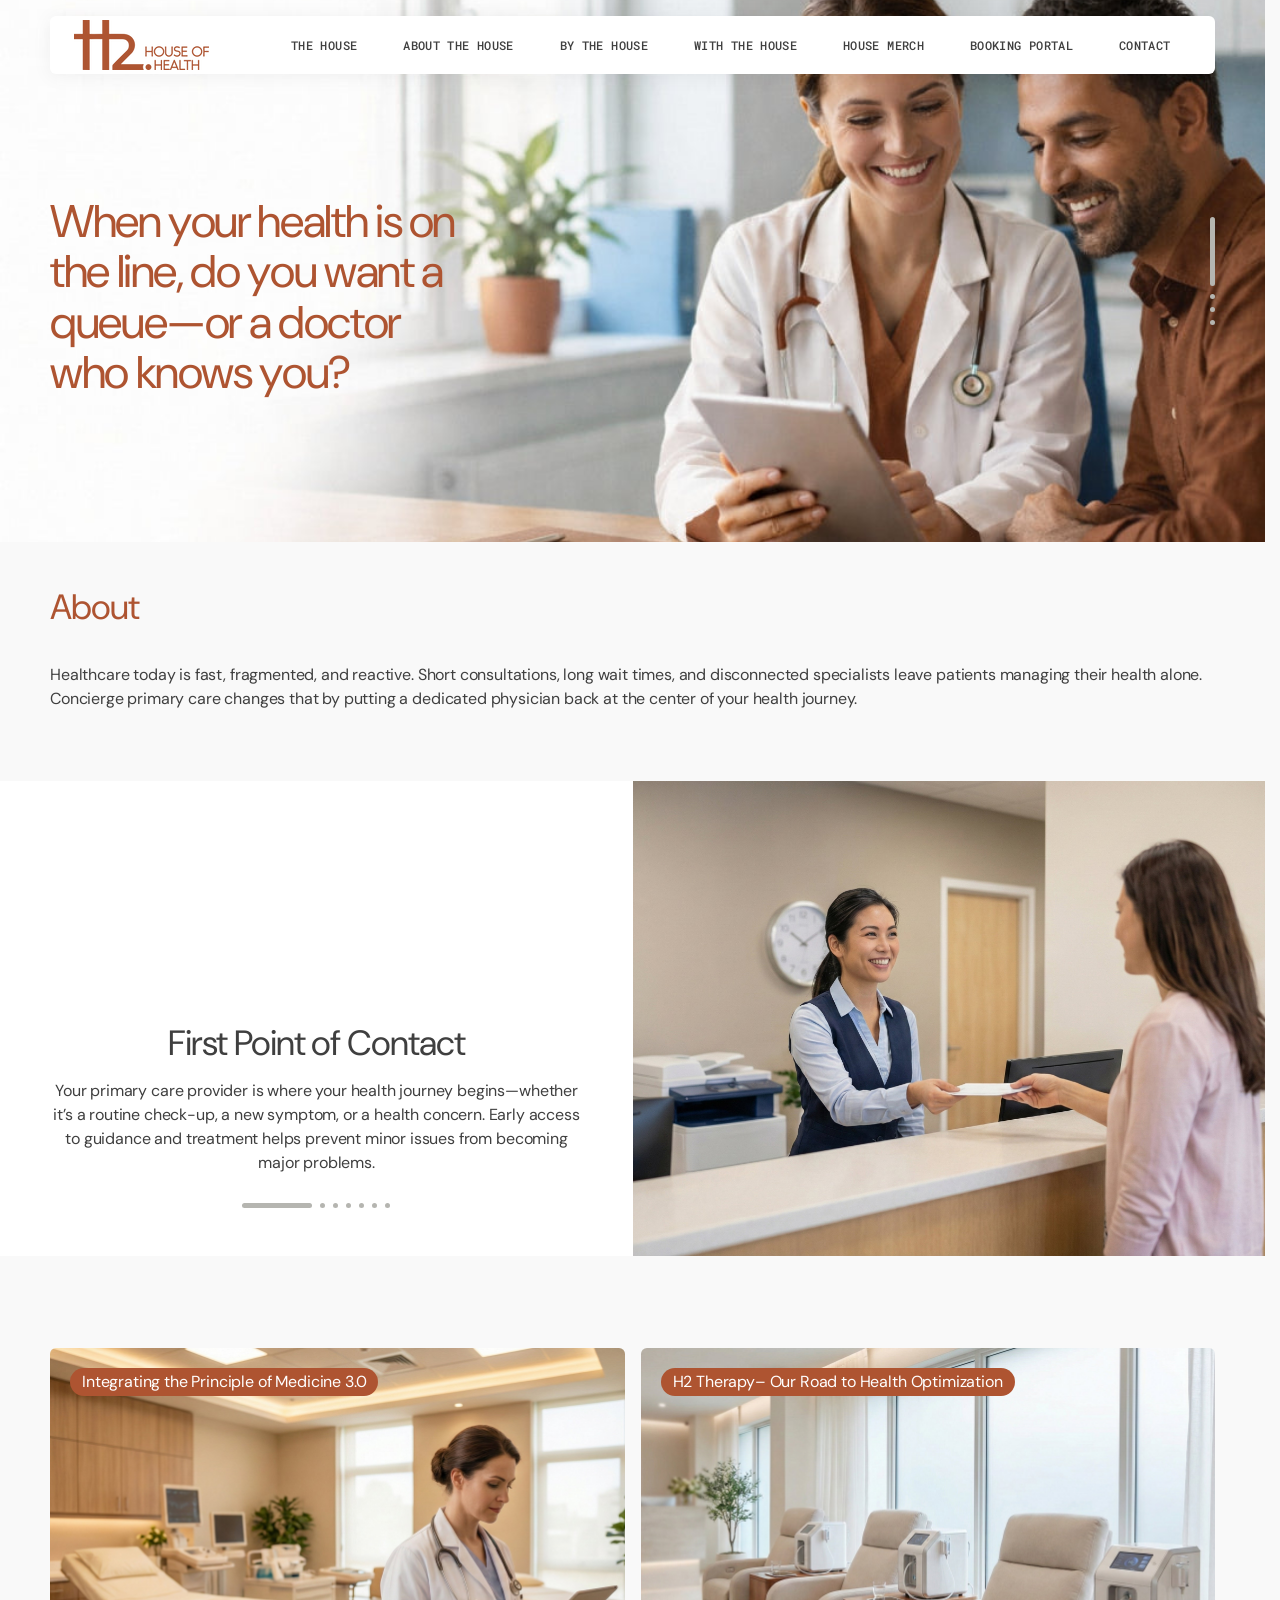
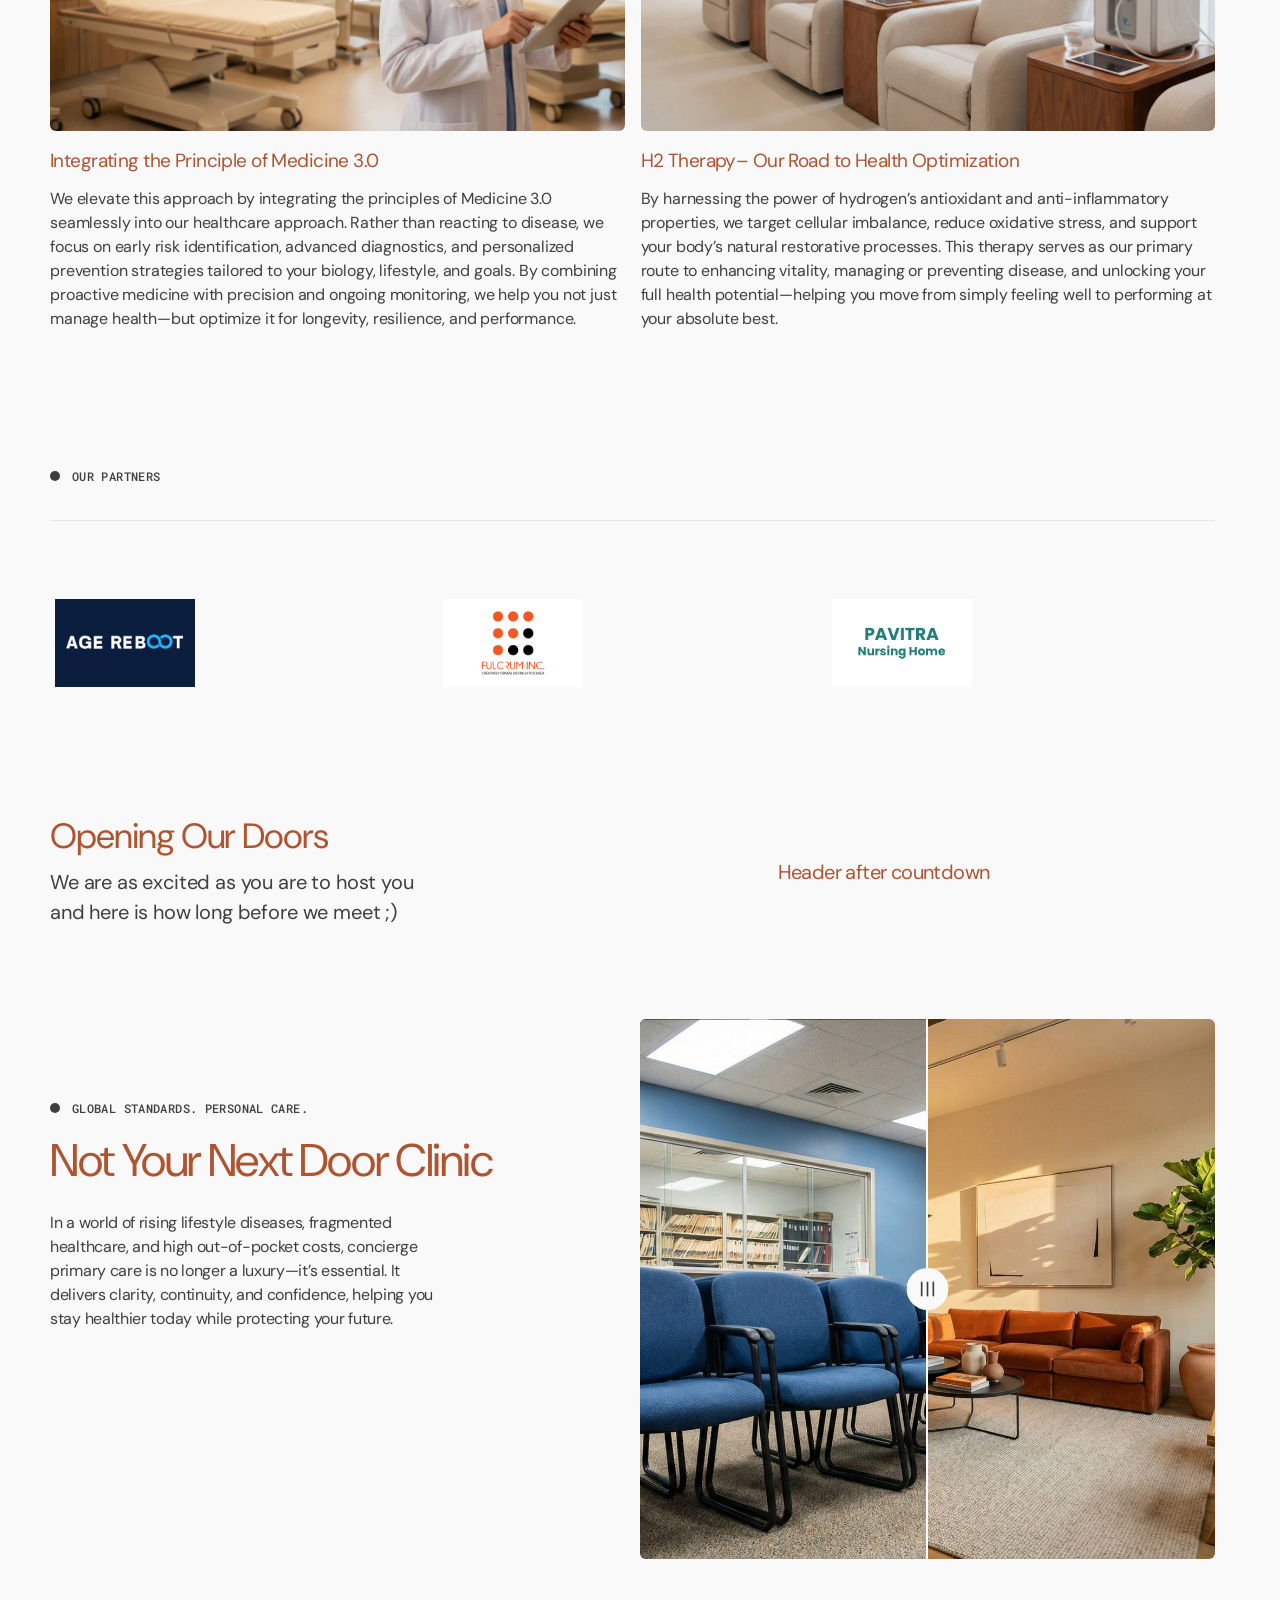
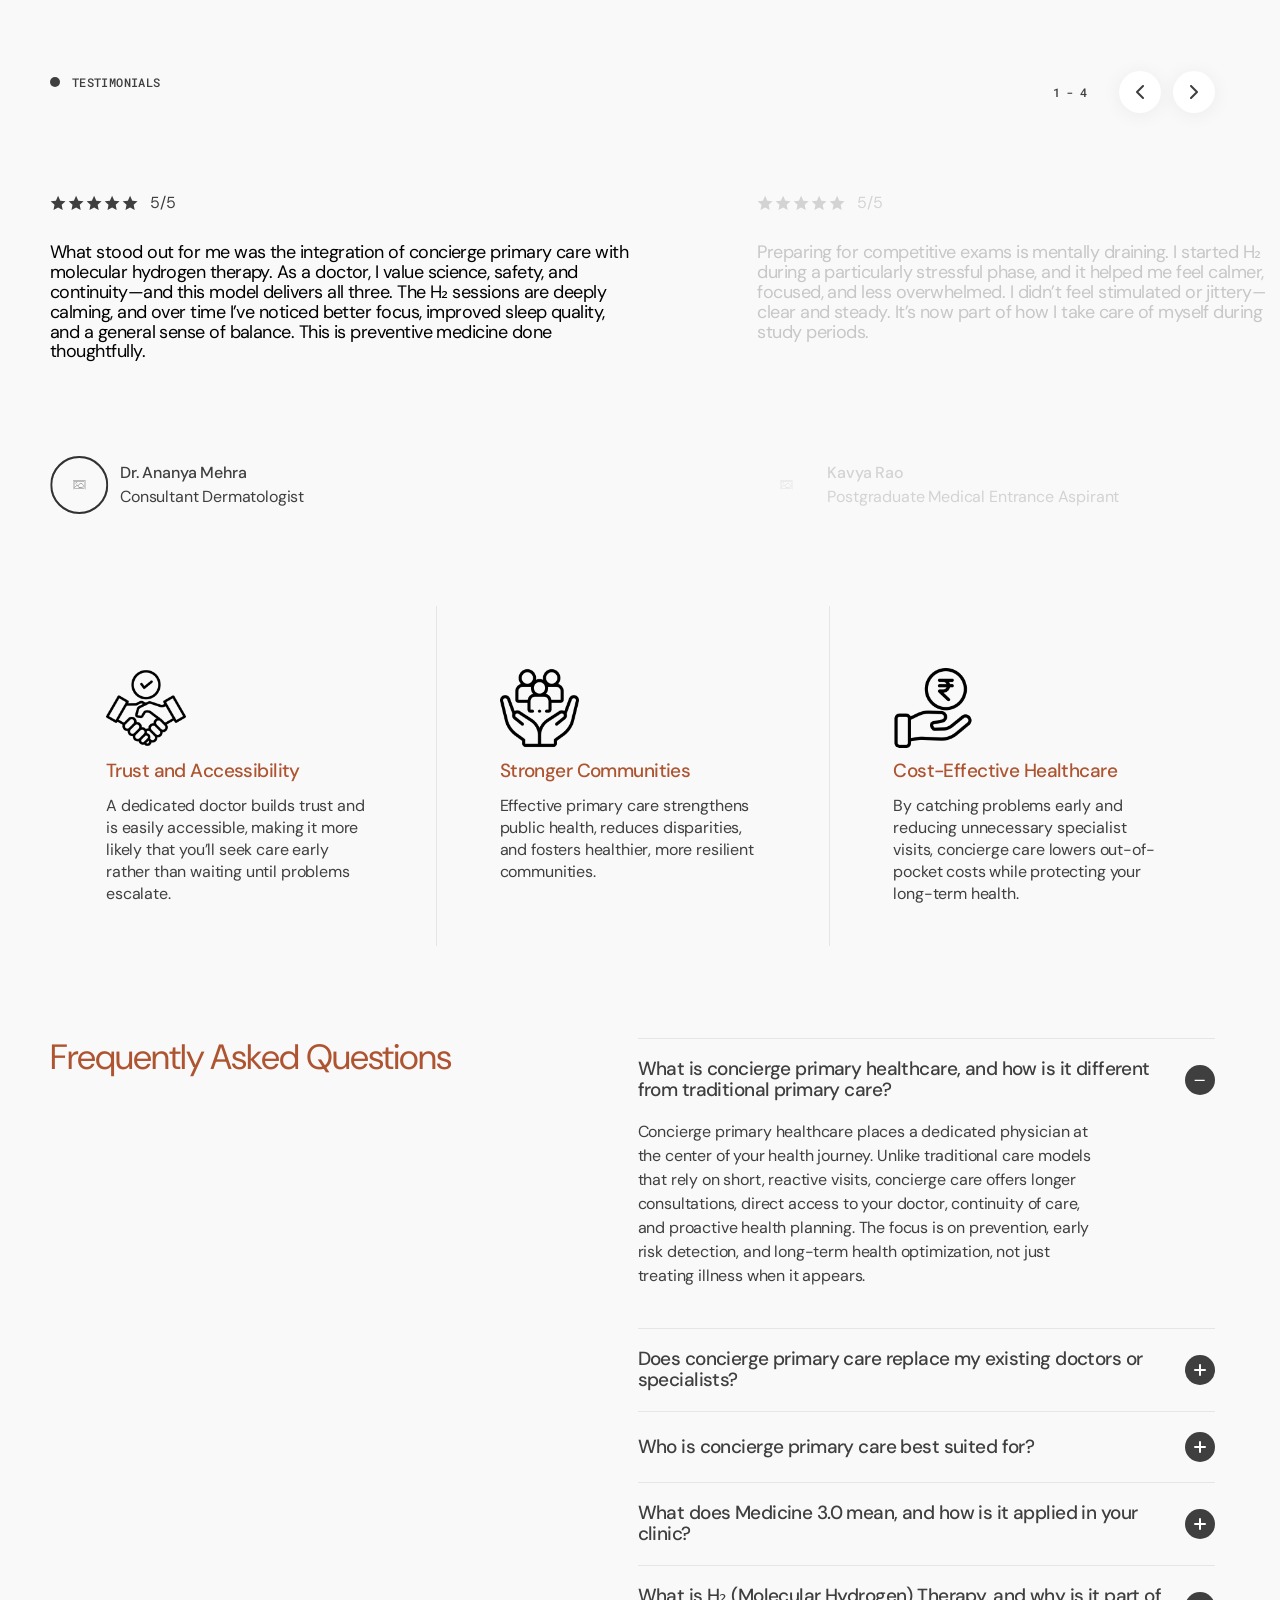
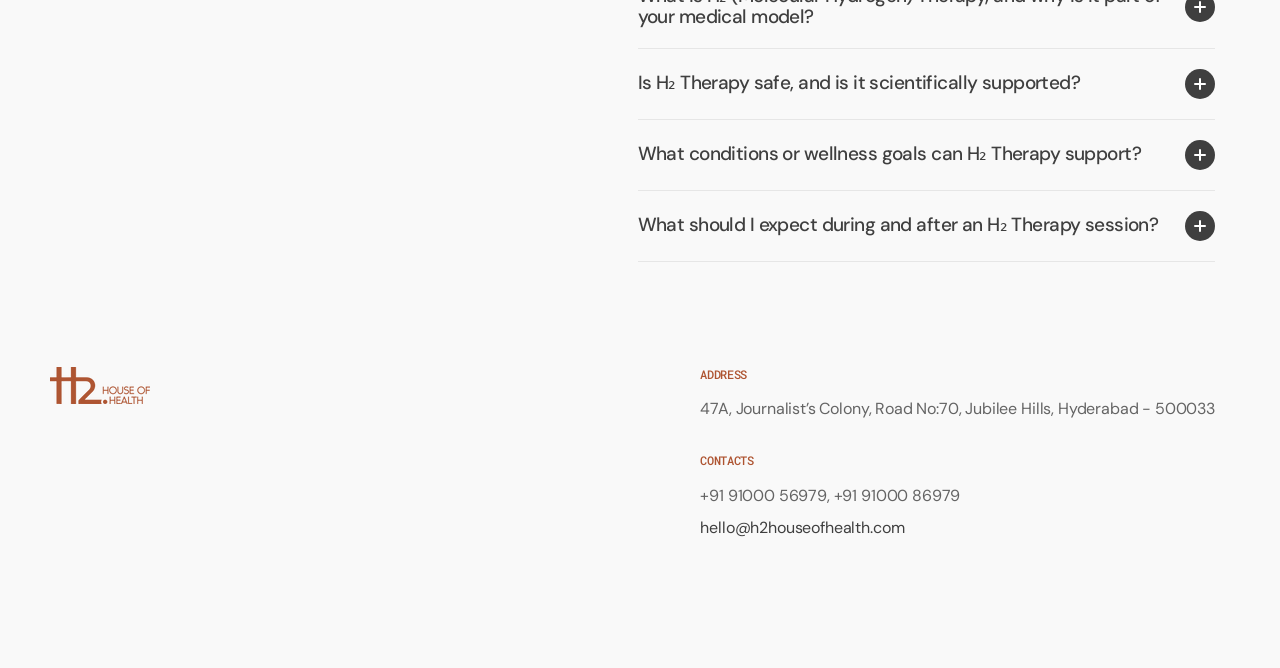
==== commit a218f942: "Add booking portal nav link" ====
--- a/index.html
+++ b/index.html
@@ -1935,6 +1935,13 @@
                       >
                         House Merch
                       </a></li><li><a
+                        href="/booking/"
+                        class="menu-drawer__menu-item list-menu__item link link--text focus-inset"
+                        
+                        aria-label="Booking Portal"
+                      >
+                        Booking Portal
+                      </a></li><li><a
                         href="pages/contact.html"
                         class="menu-drawer__menu-item list-menu__item link link--text focus-inset"
                         
@@ -2044,6 +2051,20 @@
                 >
                   <span title="House Merch">
                     House Merch
+                  </span>
+                </a>
+              </li>
+
+            
+<li class="list-menu-item">
+                <a
+                  href="/booking/"
+                  class="header__menu-item list-menu__item link focus-inset"
+                  
+                  aria-label="Booking Portal"
+                >
+                  <span title="Booking Portal">
+                    Booking Portal
                   </span>
                 </a>
               </li>
@@ -4847,6 +4868,6 @@
 
 
 
-		</script><style> .testimonials__slide-review {color: #000; font-size: 18px !important;}  /* Hide cart icon */.header__icon--cart,cart-notification,#cart-icon-bubble {display: none !important;}  /* Hide account icon */.header__icon--account,account-icon {display: none !important;} .numbered-items-card__text {font-size: 16px;} .multicolumn-card__picture .medium {width: 30%; height: auto; border-radius: 6px;} .blockquote .blockquote-section-header .section-header__subtitle {margin-right: 1rem !important;} .image-with-text__content--image_left .section-header,.image-with-text__content--image_right .section-header,.image-with-text__content--image_left .image-with-text__text,.image-with-text__content--image_right .image-with-text__text {max-width: 100%;} .footer__content-bottom-container {display: none;} .list-menu--inline .list-menu-item {margin: 0px 28px;} .header__menu-item:hover {color: #af5431;} .rich-text__heading {max-width: 100% !important;} .footer__content-top {padding-block: 2em 8em;} .rich-text__wrapper--column .rich-text__text {max-width: 100% !important;} @media only screen and (max-width: 768px) {.image-banner__heading {left: 0; transform: none; margin: 0px 22px; }} </style>
+		</script><style> .testimonials__slide-review {color: #000; font-size: 18px !important;}  /* Hide cart icon */.header__icon--cart,cart-notification,#cart-icon-bubble {display: none !important;}  /* Hide account icon */.header__icon--account,account-icon {display: none !important;} .numbered-items-card__text {font-size: 16px;} .multicolumn-card__picture .medium {width: 30%; height: auto; border-radius: 6px;} .blockquote .blockquote-section-header .section-header__subtitle {margin-right: 1rem !important;} .image-with-text__content--image_left .section-header,.image-with-text__content--image_right .section-header,.image-with-text__content--image_left .image-with-text__text,.image-with-text__content--image_right .image-with-text__text {max-width: 100%;} .footer__content-bottom-container {display: none;} .list-menu--inline .list-menu-item {margin: 0px 18px;} .header__menu-item:hover {color: #af5431;} .rich-text__heading {max-width: 100% !important;} .footer__content-top {padding-block: 2em 8em;} .rich-text__wrapper--column .rich-text__text {max-width: 100% !important;} @media only screen and (max-width: 768px) {.image-banner__heading {left: 0; transform: none; margin: 0px 22px; }} </style>
 </body>
 </html>
